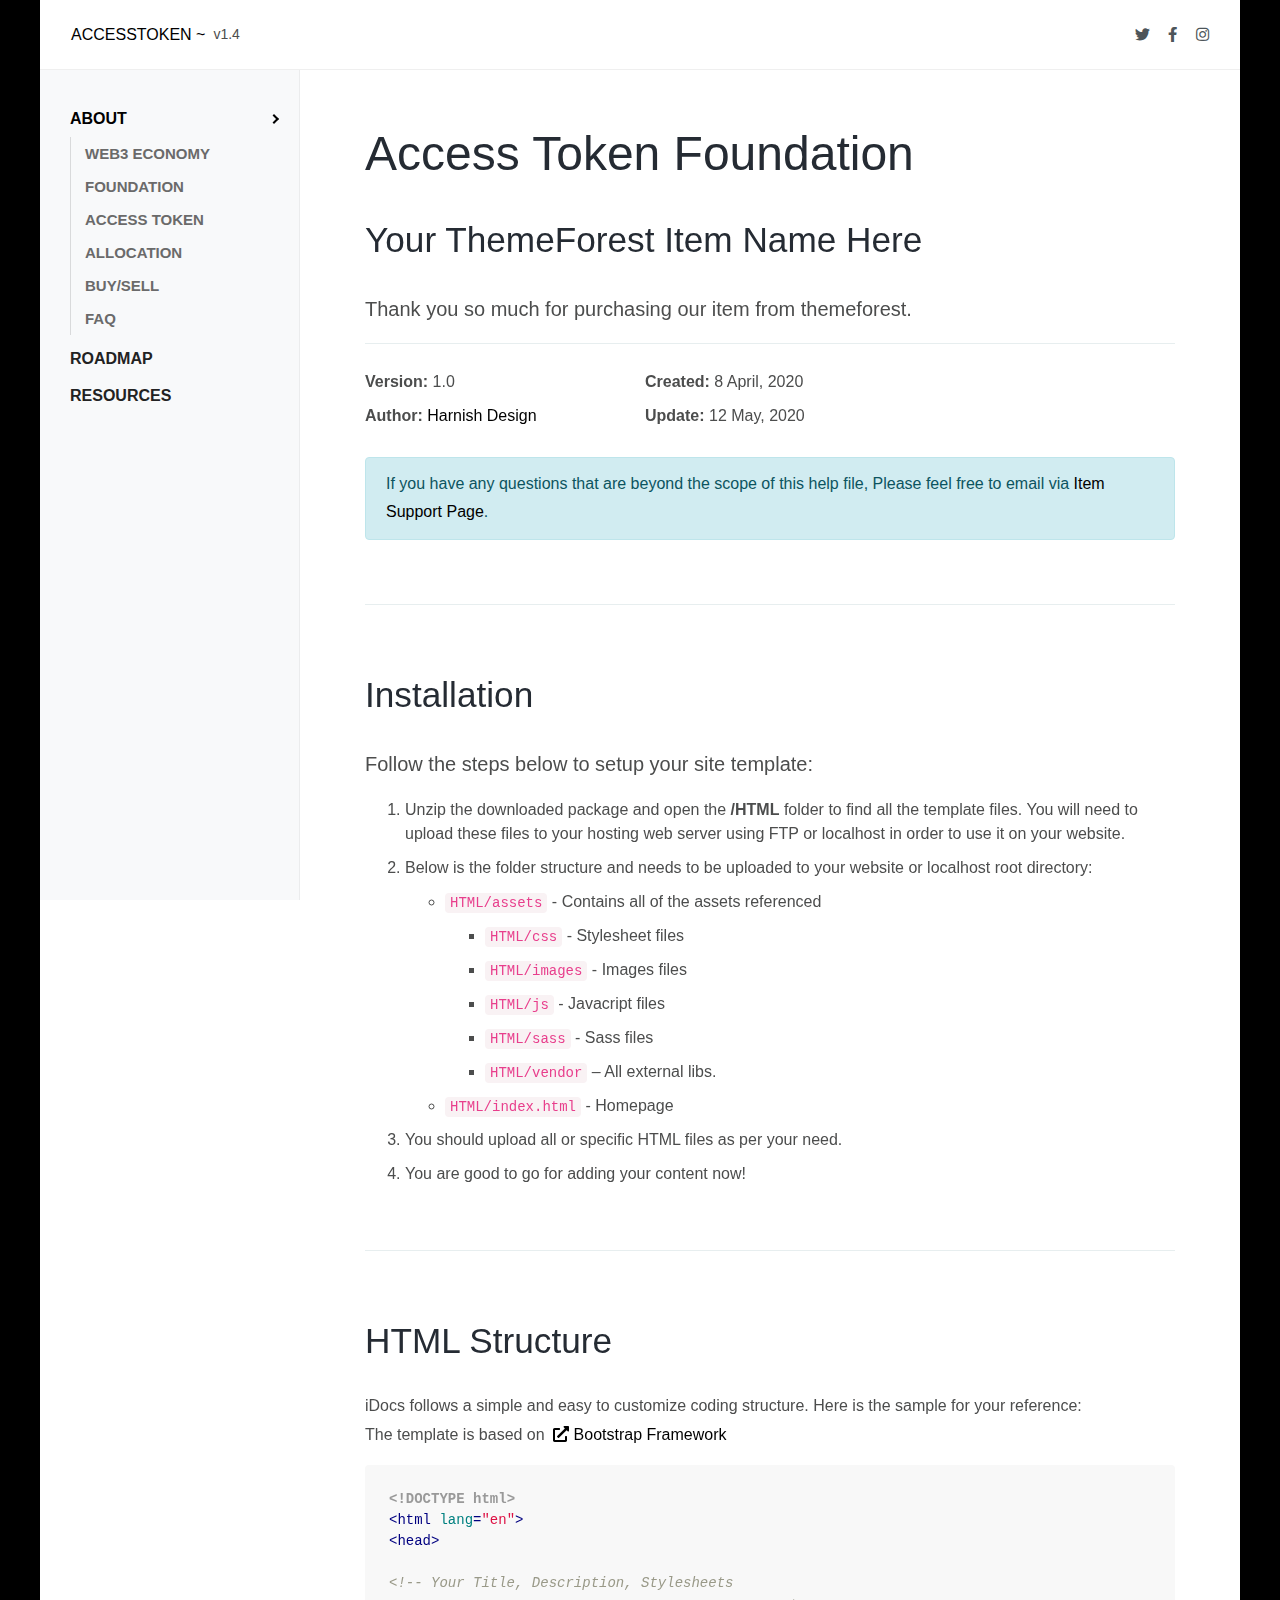
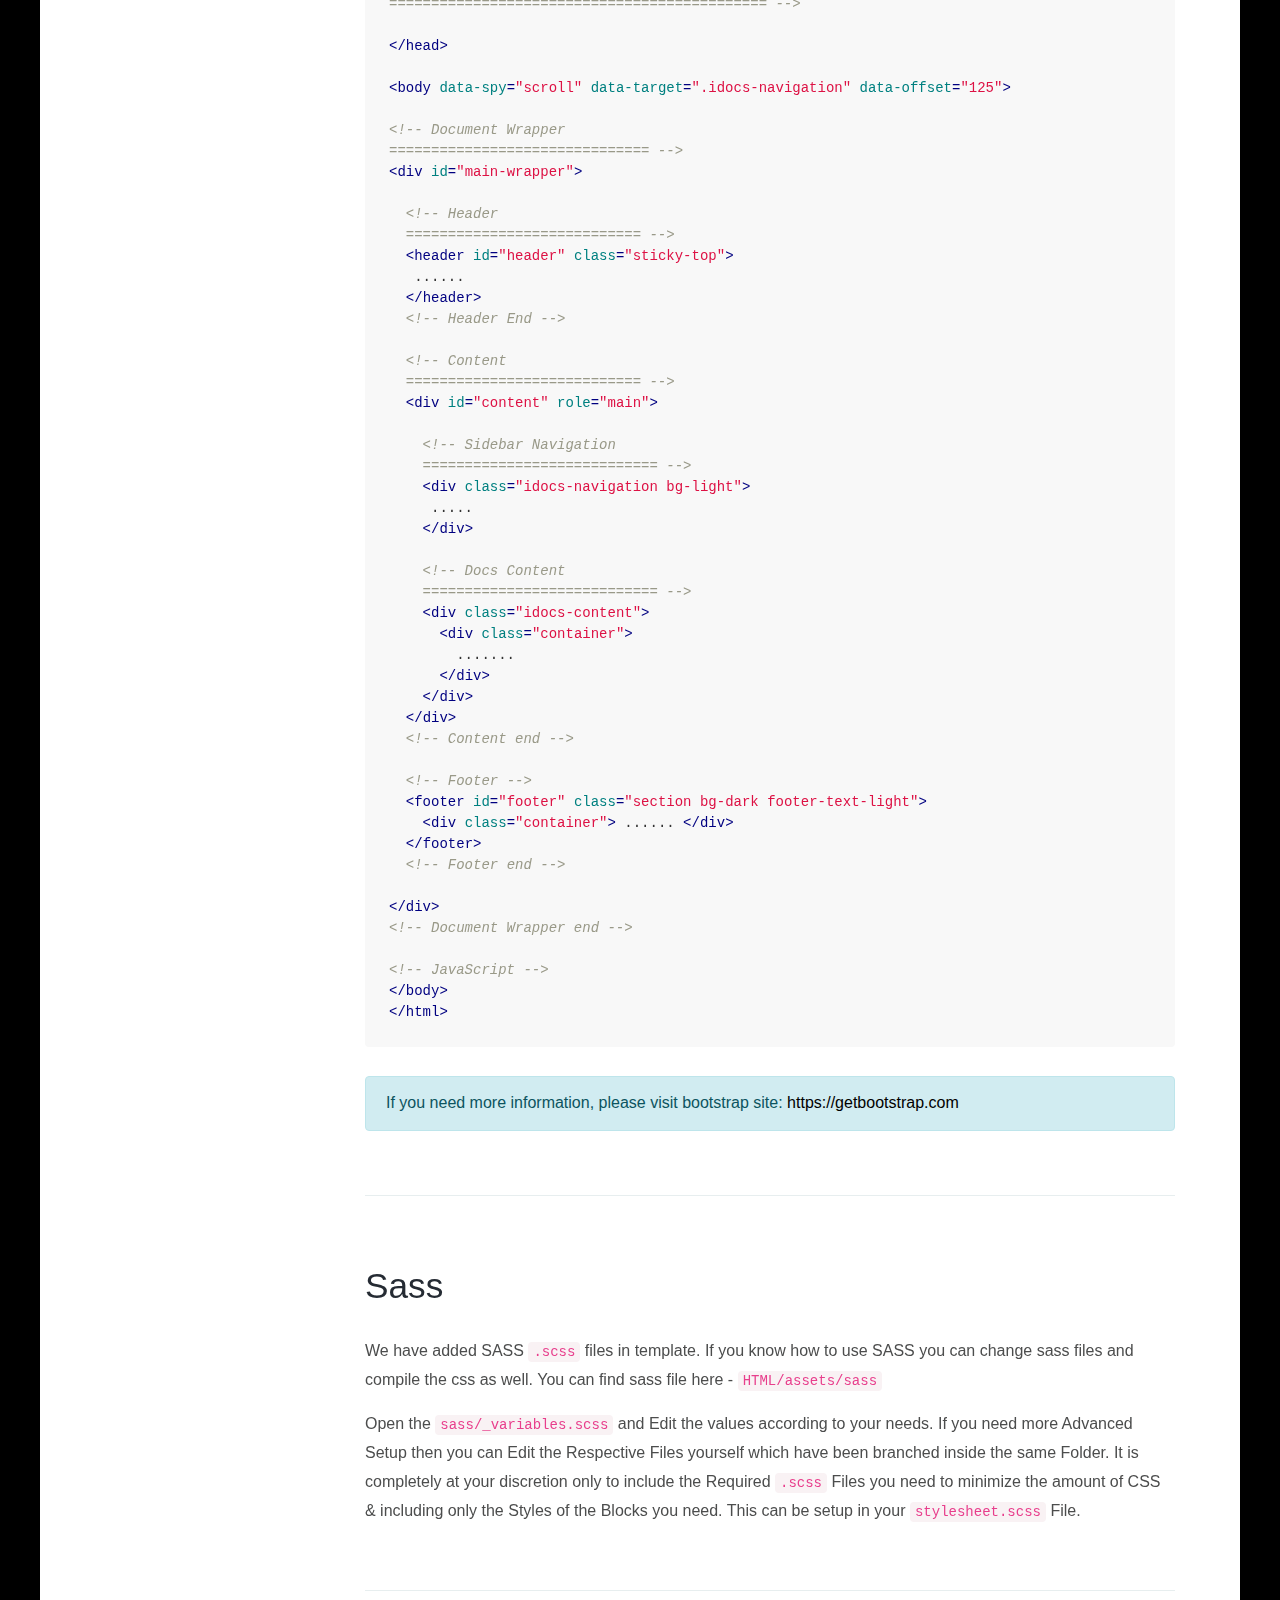
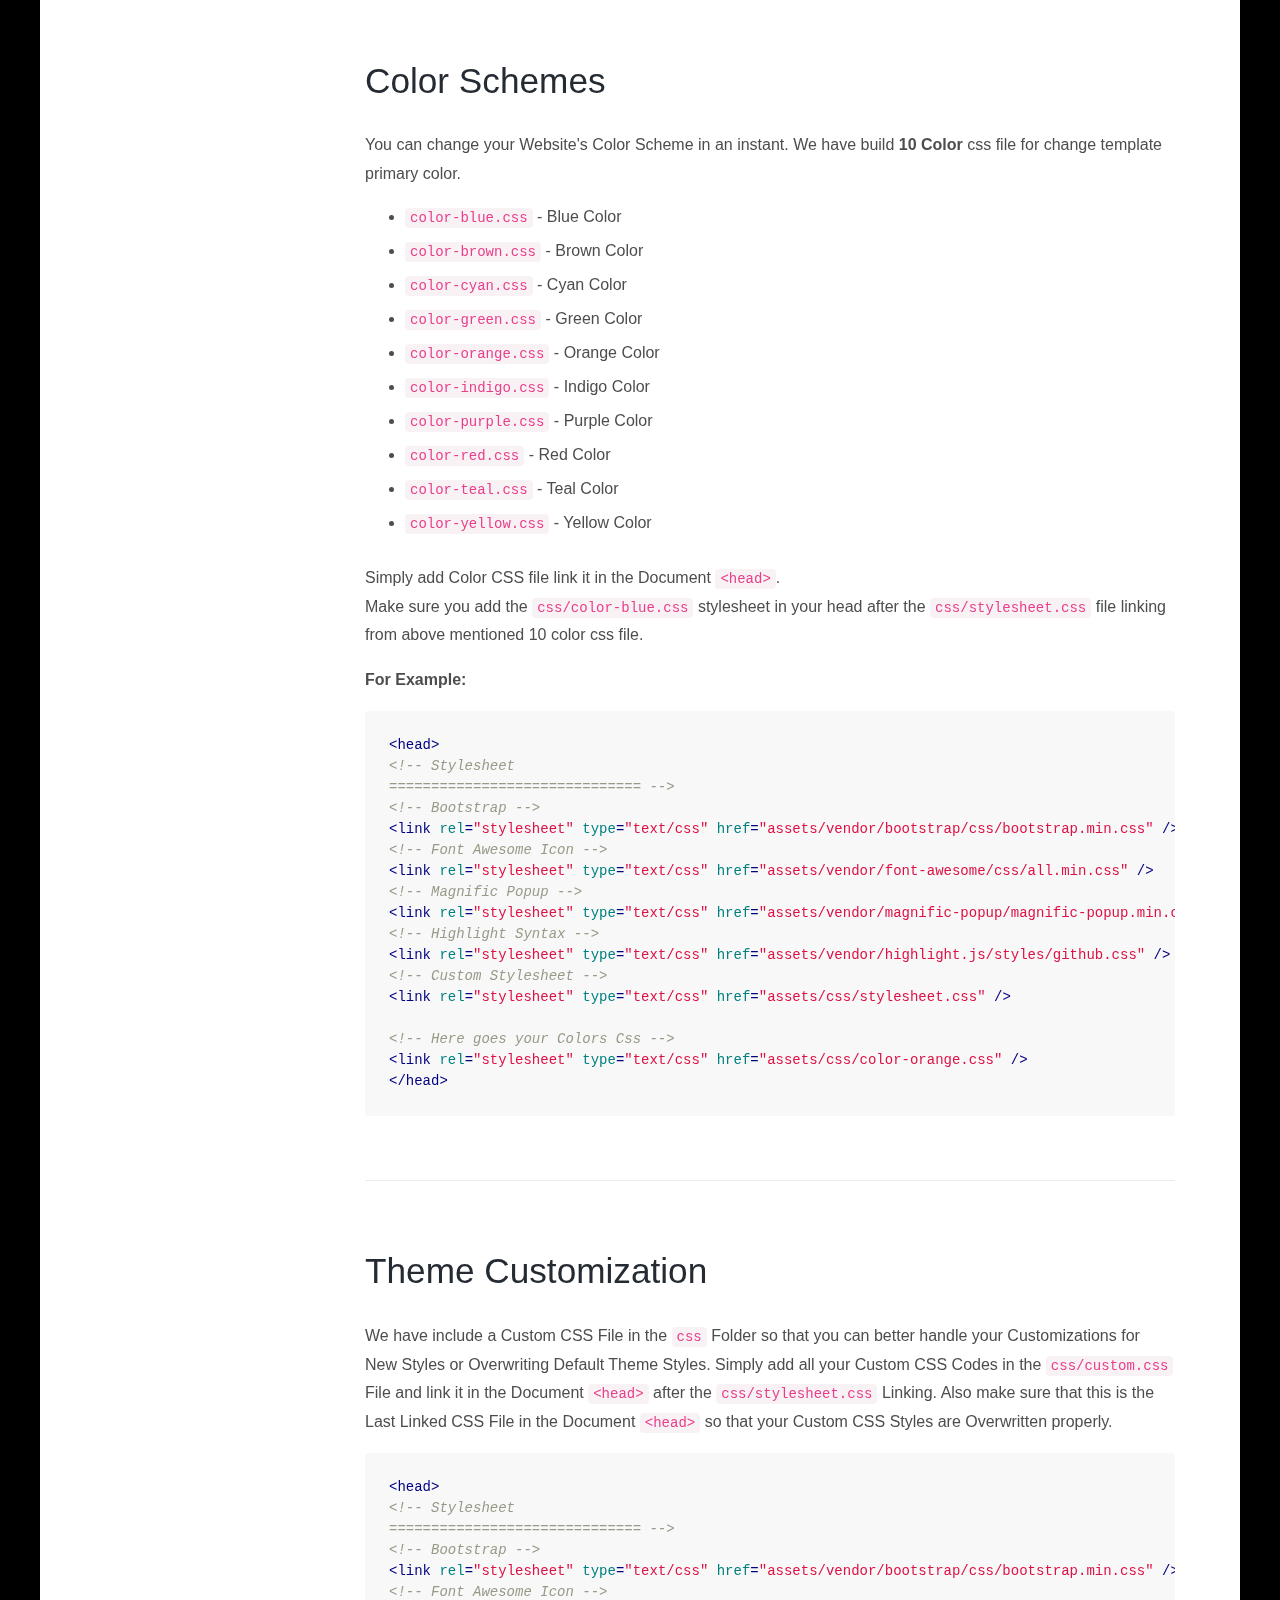
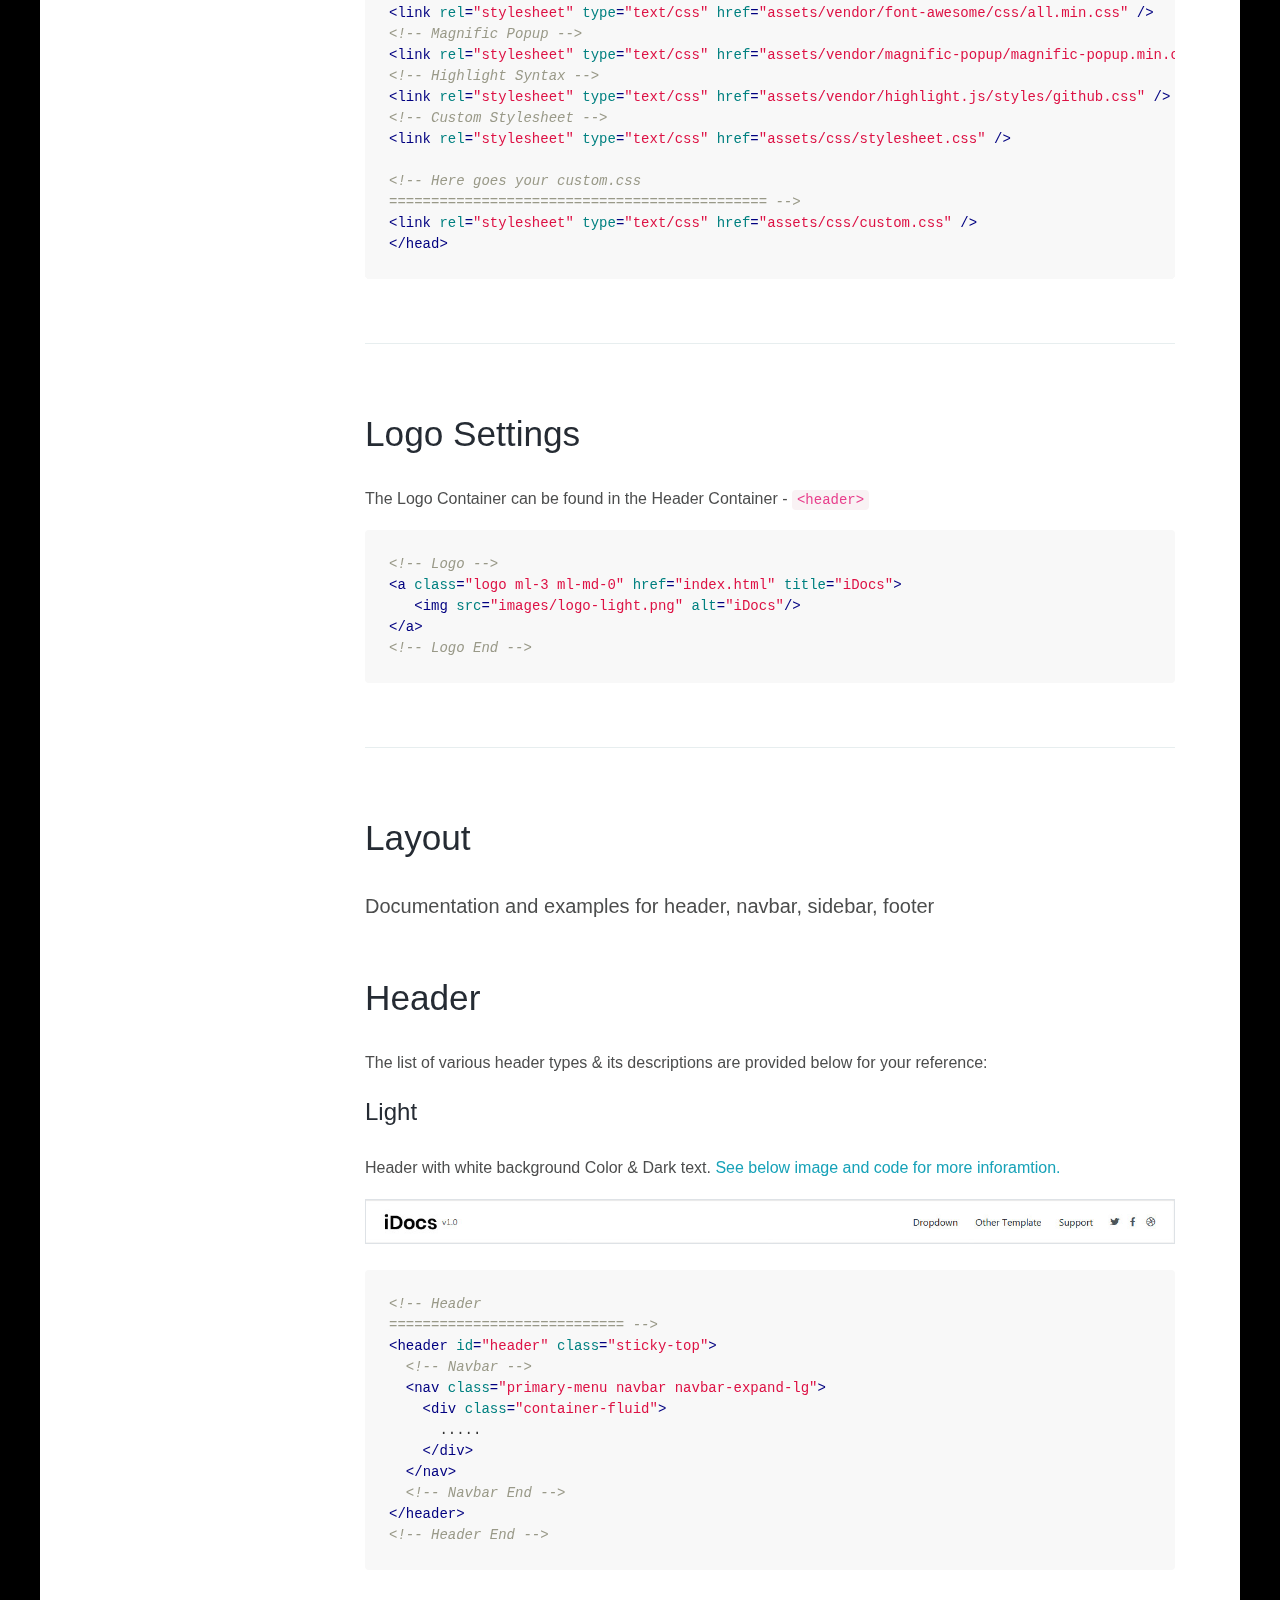
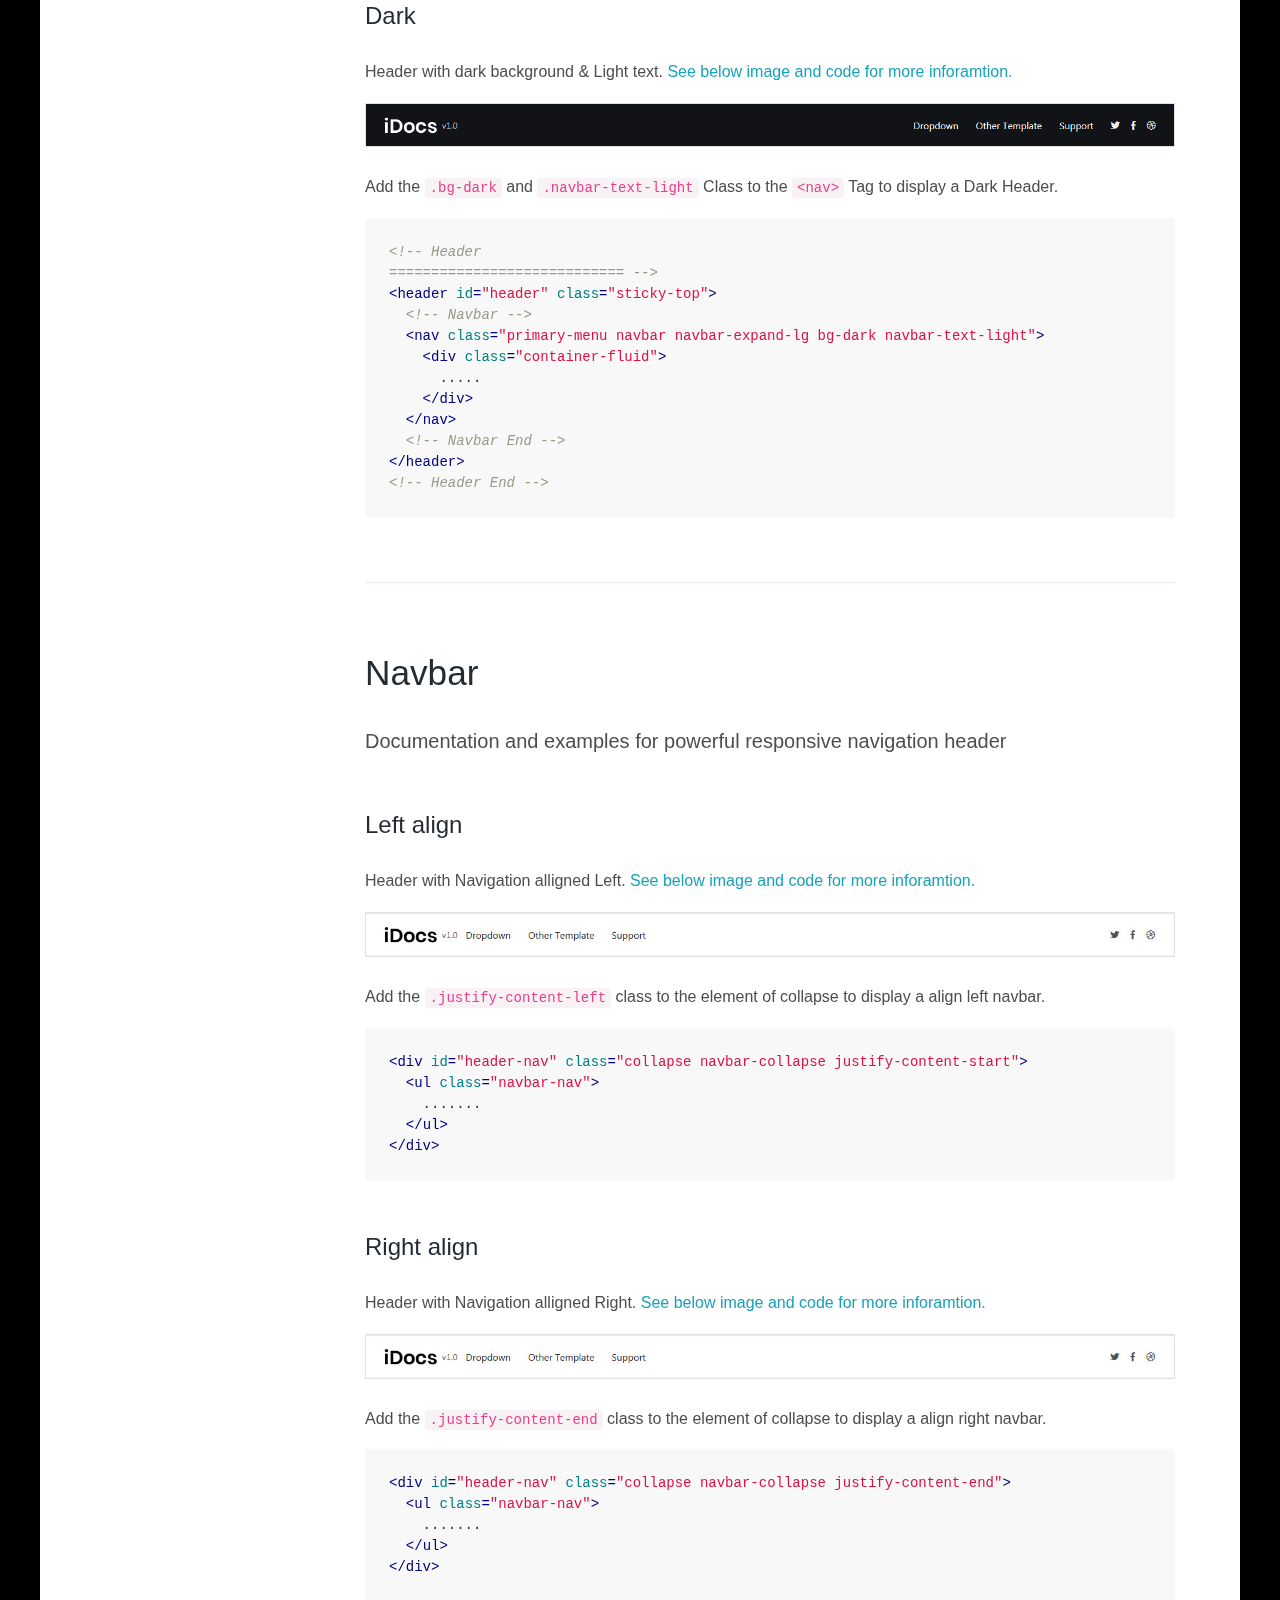
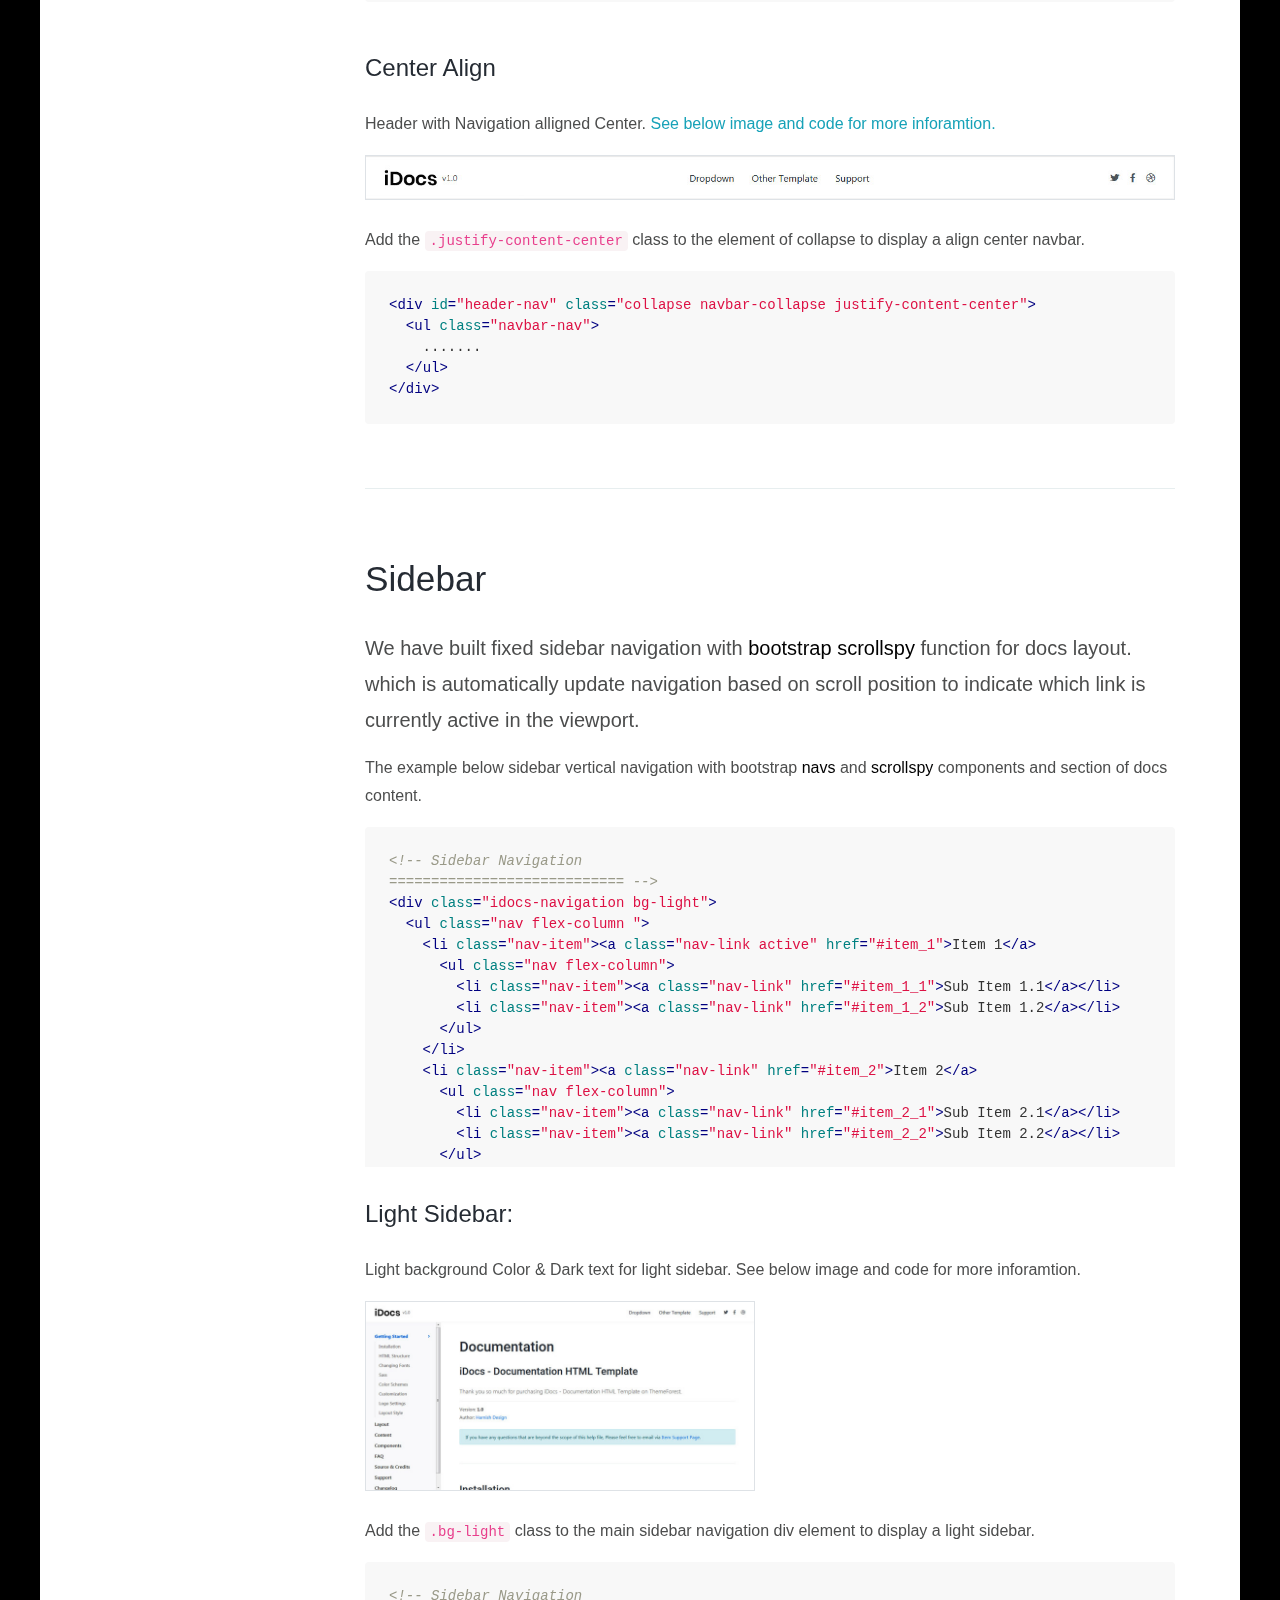
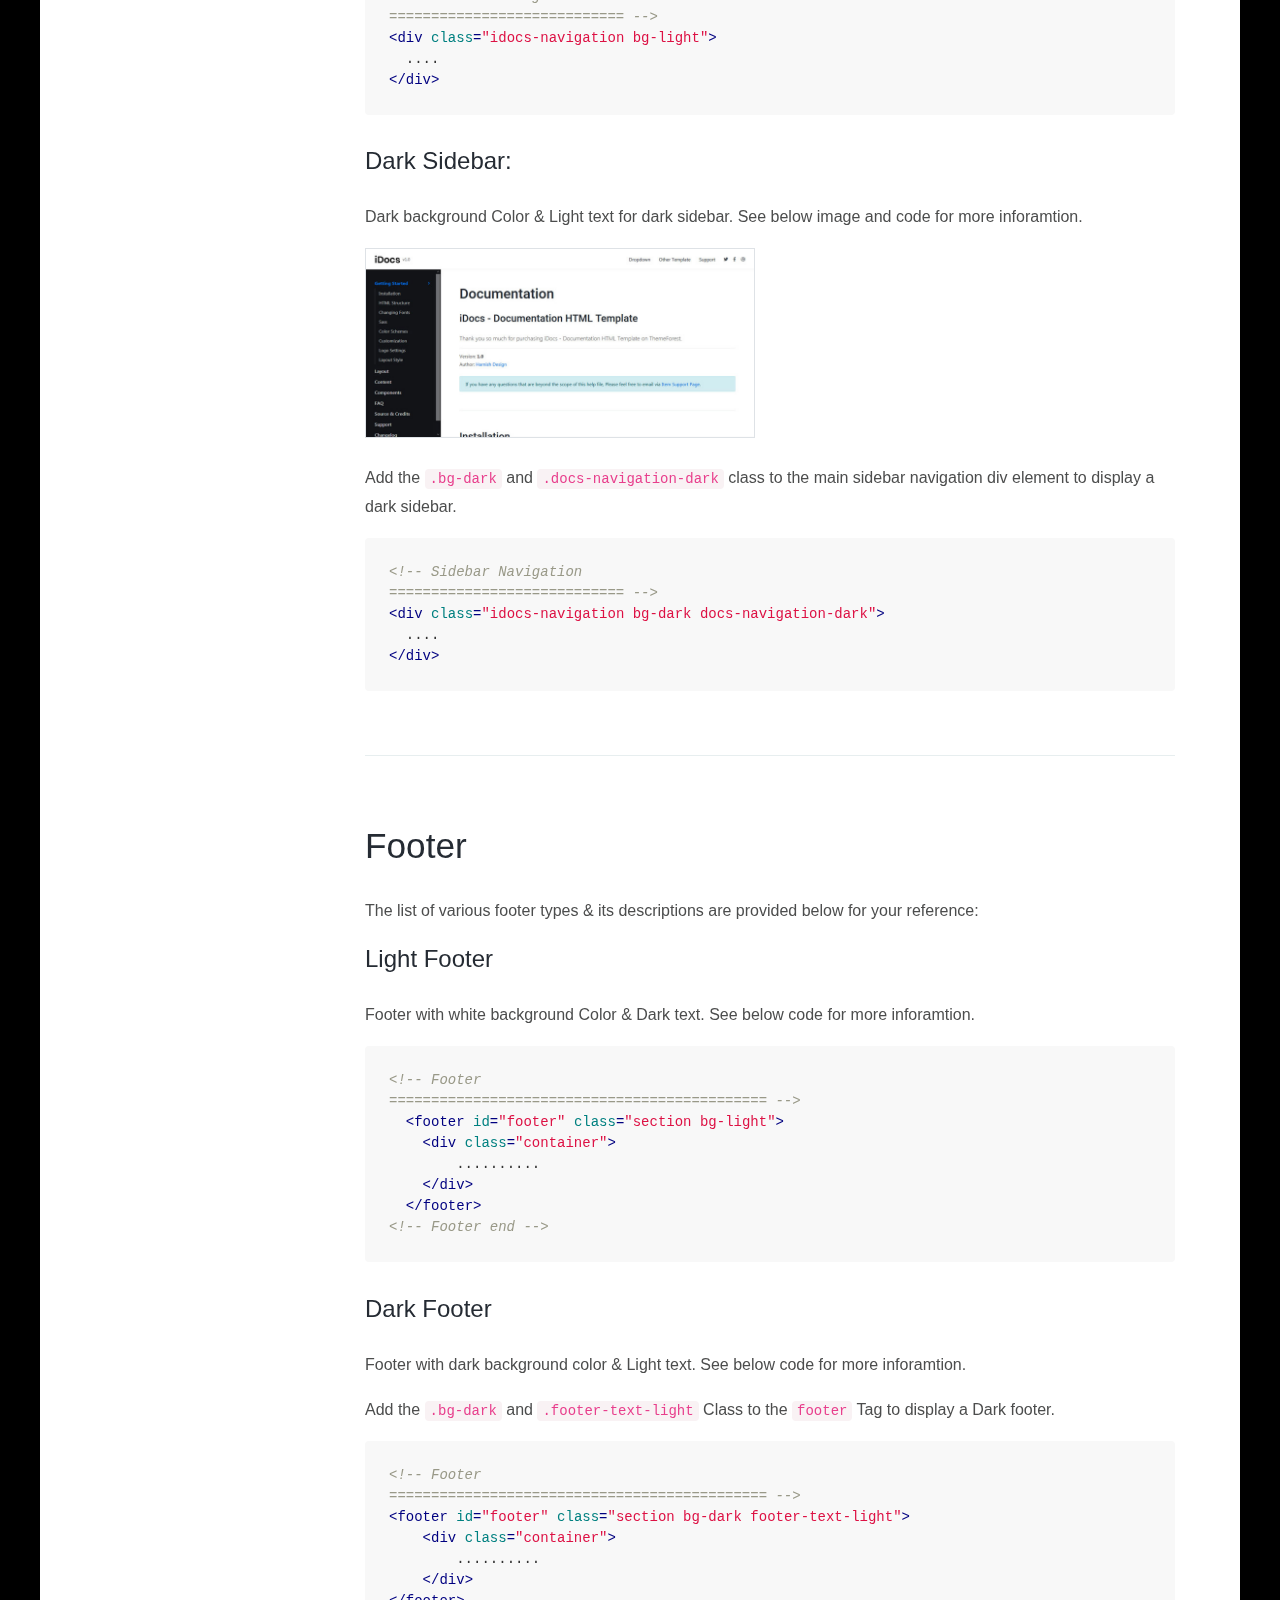
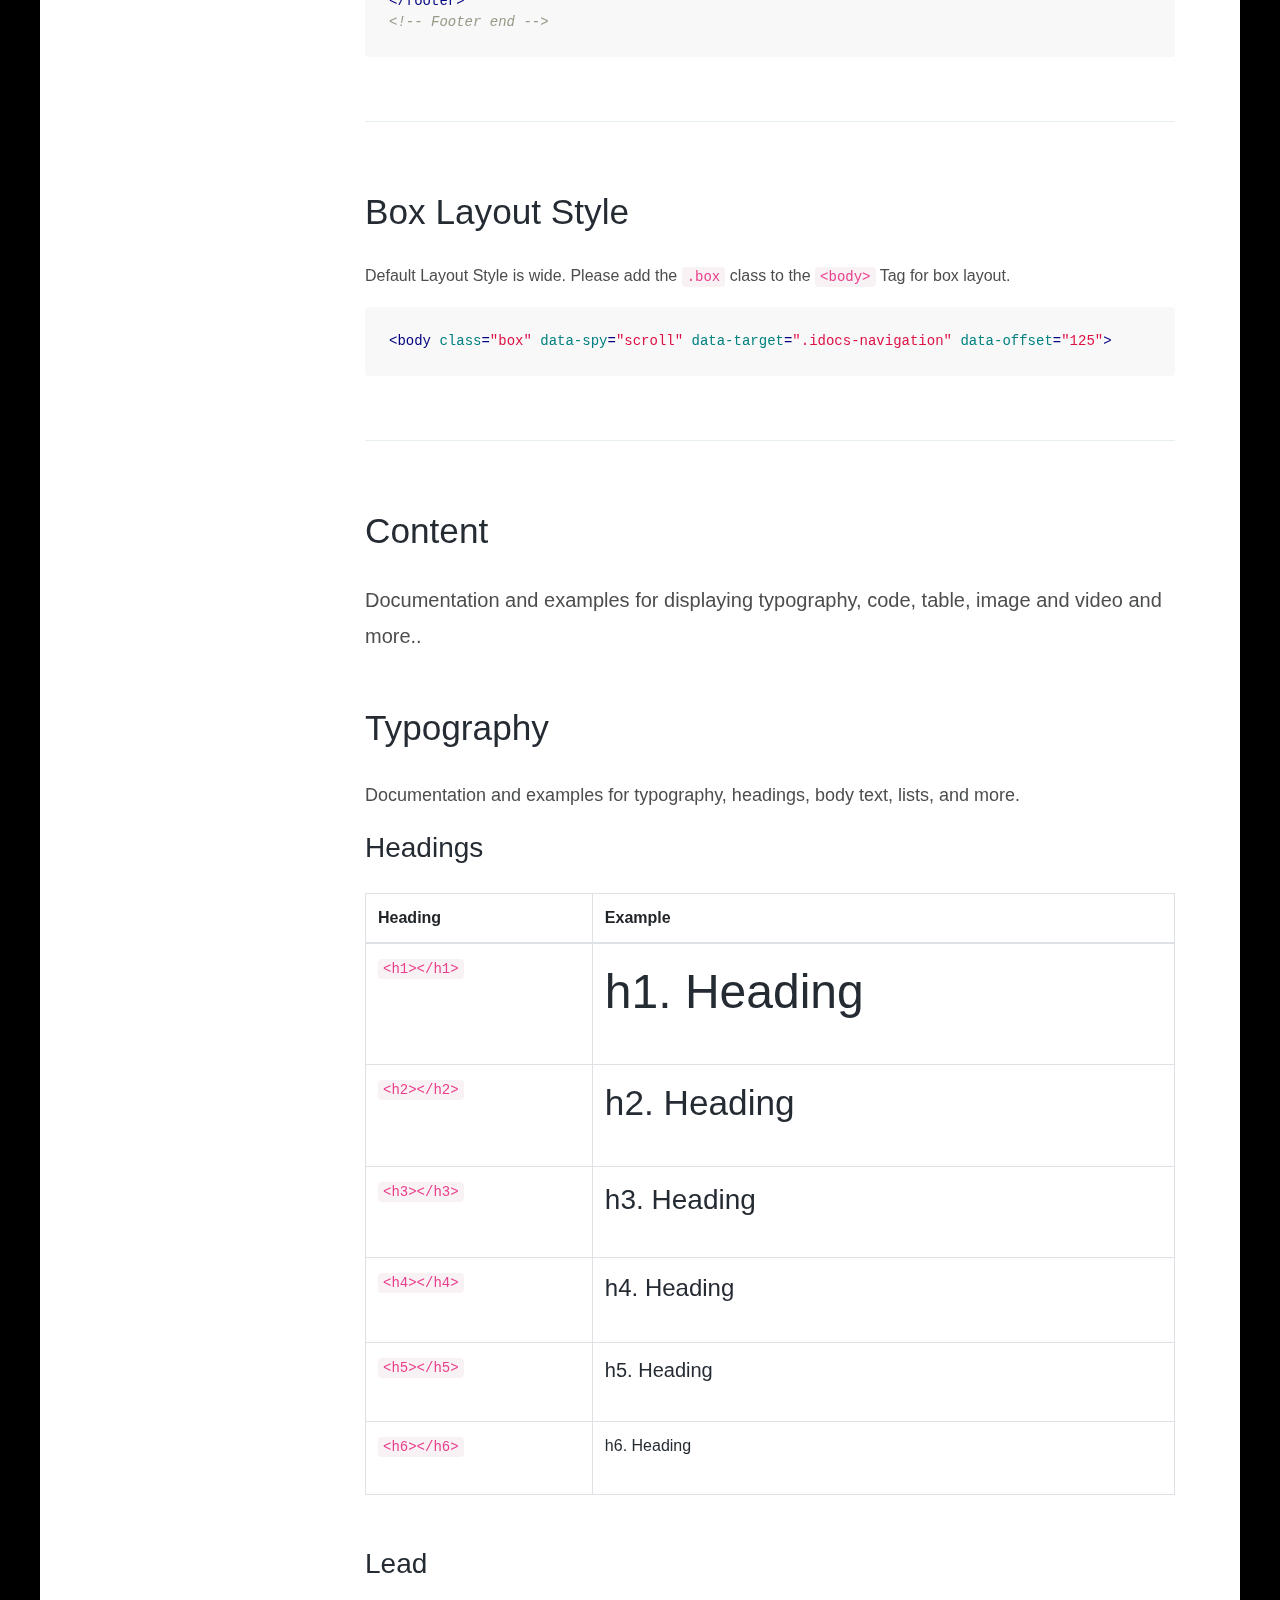
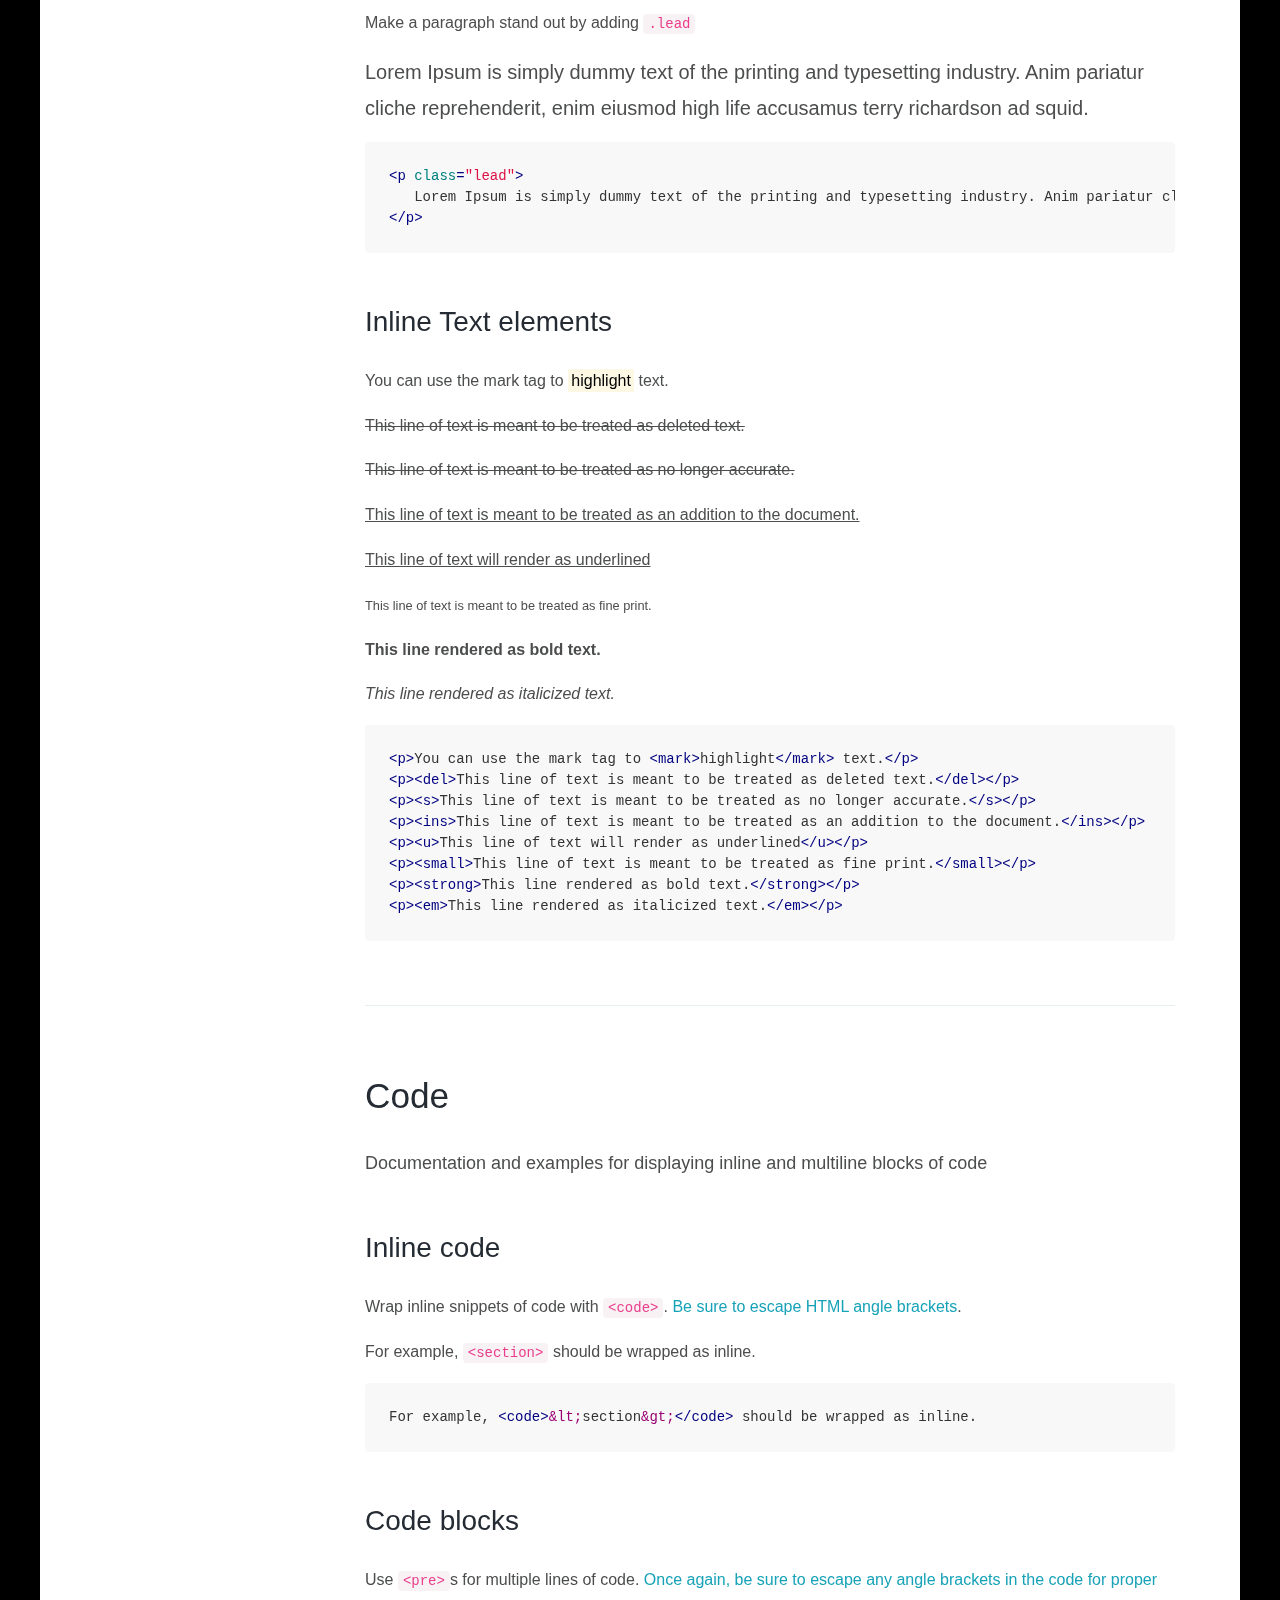
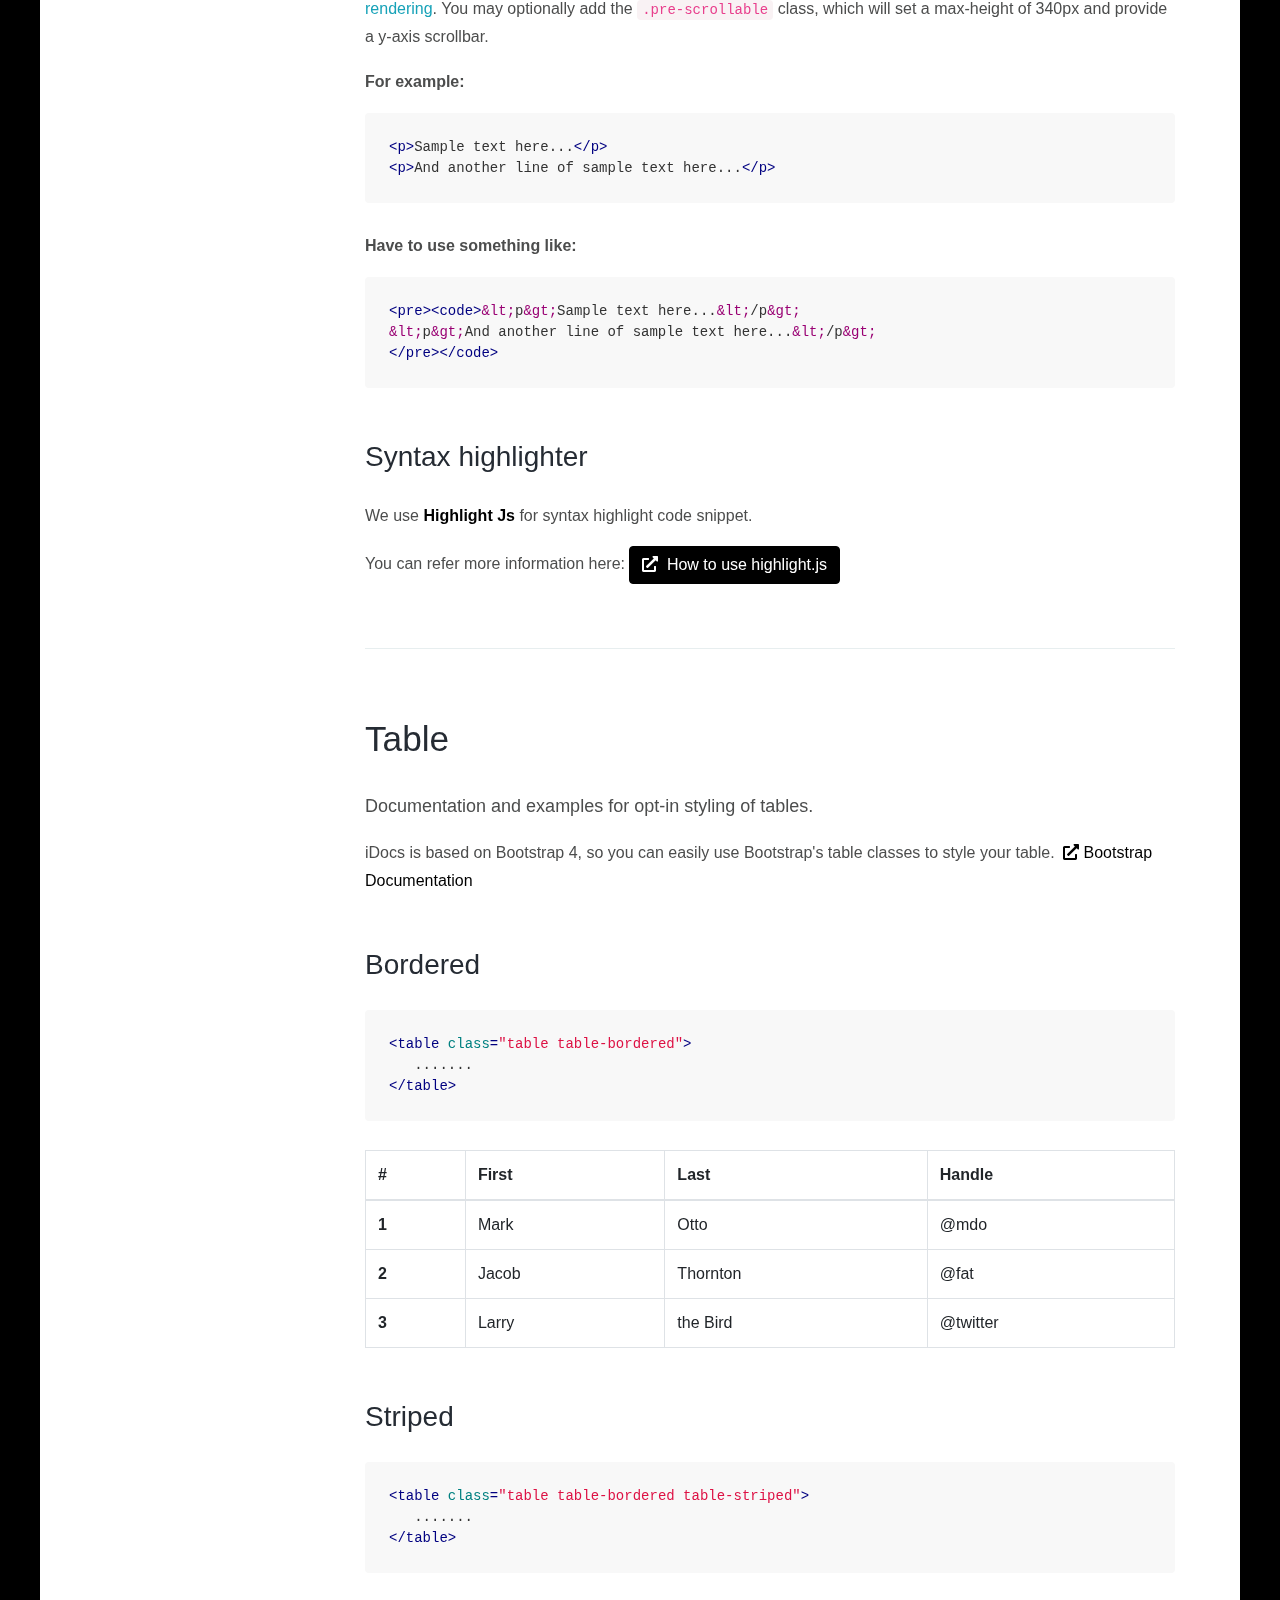
==== main/index.html @ e16f58d1 "initial push" ====
<!DOCTYPE html>
<html lang="en">

<head>
    <meta charset="UTF-8" />
    <meta http-equiv="X-UA-Compatible" content="IE=edge">
    <meta name="viewport" content="width=device-width, initial-scale=1, minimum-scale=1.0, shrink-to-fit=no">
    <title>AccessToken ~</title>
    <meta name="description" content="AccessToken Foundation">

    <!-- Stylesheet
============================== -->
    <!-- Bootstrap -->
    <link rel="stylesheet" type="text/css" href="assets/vendor/bootstrap/css/bootstrap.min.css" />
    <!-- Font Awesome Icon -->
    <link rel="stylesheet" type="text/css" href="assets/vendor/font-awesome/css/all.min.css" />
    <!-- Magnific Popup -->
    <link rel="stylesheet" type="text/css" href="assets/vendor/magnific-popup/magnific-popup.min.css" />
    <!-- Highlight Syntax -->
    <link rel="stylesheet" type="text/css" href="assets/vendor/highlight.js/styles/github.css" />
    <!-- Custom Stylesheet -->
    <link rel="stylesheet" type="text/css" href="assets/css/stylesheet.css" />
</head>

<body class="box" data-spy="scroll" data-target=".idocs-navigation" data-offset="125">

    <!-- Preloader -->
    <div class="preloader">
        <div class="lds-ellipsis">
            <div></div>
            <div></div>
            <div></div>
            <div></div>
        </div>
    </div>
    <!-- Preloader End -->

    <!-- Document Wrapper   
=============================== -->
    <div id="main-wrapper">

        <!-- Header
  ============================ -->
        <header id="header" class="sticky-top">
            <!-- Navbar -->
            <nav class="primary-menu navbar navbar-expand-lg navbar-dropdown-dark">
                <div class="container-fluid">
                    <!-- Sidebar Toggler -->
                    <button id="sidebarCollapse" class="navbar-toggler d-block d-md-none" type="button"><span></span><span class="w-75"></span><span class="w-50"></span></button>

                    <!-- Logo -->
                    <a class="logo ml-md-3" href="index.html" title="ACCESSTOKEN">ACCESSTOKEN ~</a>
                    <span class="text-2 ml-2">v1.4</span>
                    <!-- Logo End -->

                    <!-- Navbar Toggler -->
                    <button class="navbar-toggler ml-auto" type="button" data-toggle="collapse" data-target="#header-nav"><span></span><span></span><span></span></button>

                    <div id="header-nav" class="collapse navbar-collapse justify-content-end">
                    </div>
                    <ul class="social-icons social-icons-sm ml-lg-2 mr-2">
                        <li class="social-icons-twitter"><a data-toggle="tooltip" href="#" target="_blank" title="" data-original-title="Twitter"><i class="fab fa-twitter"></i></a></li>
                        <li class="social-icons-facebook"><a data-toggle="tooltip" href="#" target="_blank" title="" data-original-title="Facebook"><i class="fab fa-facebook-f"></i></a></li>
                        <li class="social-icons-Instagram"><a data-toggle="tooltip" href="#" target="_blank" title="" data-original-title="Instagram"><i class="fab fa-instagram"></i></a></li>

                    </ul>
                </div>
            </nav>
            <!-- Navbar End -->
        </header>
        <!-- Header End -->

        <!-- Content
  ============================ -->
        <div id="content" role="main">

            <!-- Sidebar Navigation
	============================ -->
            <div class="idocs-navigation bg-light">
                <ul class="nav flex-column ">
                    <li class="nav-item"><a class="nav-link active" href="#access_about">ABOUT</a>
                        <ul class="nav flex-column">
                            <li class="nav-item"><a class="nav-link" href="#access_web3economy">WEB3 ECONOMY</a></li>
                            <li class="nav-item"><a class="nav-link" href="#access_foundation">FOUNDATION</a></li>
                            <li class="nav-item"><a class="nav-link" href="#access_accesstoken">ACCESS TOKEN</a></li>
                            <li class="nav-item"><a class="nav-link" href="#access_allocation">ALLOCATION</a></li>
                            <li class="nav-item"><a class="nav-link" href="#access_buysell">BUY/SELL</a></li>
                            <li class="nav-item"><a class="nav-link" href="#access_faq">FAQ</a></li>
                        </ul>
                    </li>
                    <li class="nav-item"><a class="nav-link" href="#access_roadmap">ROADMAP</a>
                        <ul class="nav flex-column">
                        </ul>
                    </li>
                    <li class="nav-item"><a class="nav-link" href="#access_resources">RESOURCES</a>
                        <ul class="nav flex-column">
                            <li class="nav-item"><a class="nav-link" href="#access_whitepaper">WHITEPAPER</a></li>
                            <li class="nav-item"><a class="nav-link" href="#access_tokenmetrics">TOKEN METRICS</a></li>
                            <li class="nav-item"><a class="nav-link" href="#access_terms">TERMS</a></li>
                            <li class="nav-item"><a class="nav-link" href="#access_privacy">PRIVACY</a></li>
                        </ul>
                    </li>
                </ul>
            </div>

            <!-- Docs Content
	============================ -->
            <div class="idocs-content">
                <div class="container">

                    <!-- Getting Started
		============================ -->
                    <section id="idocs_start">
                        <h1>Access Token Foundation</h1>
                        <h2>Your ThemeForest Item Name Here</h2>
                        <p class="lead">Thank you so much for purchasing our item from themeforest.</p>
                        <hr>
                        <div class="row">
                            <div class="col-sm-6 col-lg-4">
                                <ul class="list-unstyled">
                                    <li><strong>Version:</strong> 1.0</li>
                                    <li><strong>Author:</strong> <a href="http://www.harnishdesign.net" target="_blank">Harnish Design</a></li>
                                </ul>
                            </div>
                            <div class="col-sm-6 col-lg-4">
                                <ul class="list-unstyled">
                                    <li><strong class="font-weight-700">Created:</strong> 8 April, 2020</li>
                                    <li><strong>Update:</strong> 12 May, 2020</li>
                                </ul>
                            </div>
                        </div>
                        <p class="alert alert-info">If you have any questions that are beyond the scope of this help file, Please feel free to email via <a target="_blank" href="https://themeforest.net/user/harnishdesign/#contact?ref=HarnishDesign">Item Support Page</a>.</p>
                    </section>

                    <hr class="divider">

                    <!-- Installation
		============================ -->
                    <section id="idocs_installation">
                        <h2>Installation</h2>
                        <p class="lead">Follow the steps below to setup your site template:</p>
                        <ol>
                            <li>Unzip the downloaded package and open the <strong>/HTML</strong> folder to find all the template files. You will need to upload these files to your hosting web server using FTP or localhost in order to use it on your website.</li>
                            <li>Below is the folder structure and needs to be uploaded to your website or localhost root directory:
                                <ul>
                                    <li><code>HTML/assets</code> - Contains all of the assets referenced
                                        <ul>
                                            <li><code>HTML/css</code> - Stylesheet files</li>
                                            <li><code>HTML/images</code> - Images files</li>
                                            <li><code>HTML/js</code> - Javacript files</li>
                                            <li><code>HTML/sass</code> - Sass files</li>
                                            <li><code>HTML/vendor</code> – All external libs.</li>
                                        </ul>
                                    </li>
                                    <li><code>HTML/index.html</code> - Homepage
                                </ul>
                                </li>
                                <li>You should upload all or specific HTML files as per your need.</li>
                                <li>You are good to go for adding your content now!</li>
                        </ol>
                    </section>

                    <hr class="divider">

                    <!-- HTML Structure
		============================ -->
                    <section id="idocs_html_structure">
                        <h2>HTML Structure</h2>
                        <p>iDocs follows a simple and easy to customize coding structure. Here is the sample for your reference:<br> The template is based on <a class="ml-1" target="_blank" href="https://getbootstrap.com/"><i class="fas fa-external-link-alt"></i> Bootstrap Framework</a></p>
                        <pre><code class="html">&lt;!DOCTYPE html&gt;
&lt;html lang=&quot;en&quot;&gt;
&lt;head&gt;

&lt;!-- Your Title, Description, Stylesheets
============================================= --&gt;

&lt;/head&gt;

&lt;body data-spy=&quot;scroll&quot; data-target=&quot;.idocs-navigation&quot; data-offset=&quot;125&quot;&gt;

&lt;!-- Document Wrapper   
=============================== --&gt;
&lt;div id=&quot;main-wrapper&quot;&gt; 
  
  &lt;!-- Header
  ============================ --&gt;
  &lt;header id=&quot;header&quot; class=&quot;sticky-top&quot;&gt;
   ......
  &lt;/header&gt;
  &lt;!-- Header End --&gt; 
  
  &lt;!-- Content
  ============================ --&gt;
  &lt;div id=&quot;content&quot; role=&quot;main&quot;&gt; 
    
    &lt;!-- Sidebar Navigation
    ============================ --&gt;
    &lt;div class=&quot;idocs-navigation bg-light&quot;&gt;
     .....
    &lt;/div&gt;
    
    &lt;!-- Docs Content
    ============================ --&gt;
    &lt;div class=&quot;idocs-content&quot;&gt;
      &lt;div class=&quot;container&quot;&gt;
        .......
      &lt;/div&gt;
    &lt;/div&gt;
  &lt;/div&gt;
  &lt;!-- Content end --&gt; 
  
  &lt;!-- Footer --&gt;
  &lt;footer id=&quot;footer&quot; class=&quot;section bg-dark footer-text-light&quot;&gt;
    &lt;div class=&quot;container&quot;&gt; ...... &lt;/div&gt;
  &lt;/footer&gt;
  &lt;!-- Footer end --&gt; 
  
&lt;/div&gt;
&lt;!-- Document Wrapper end --&gt; 

&lt;!-- JavaScript --&gt;
&lt;/body&gt;
&lt;/html&gt;</code></pre>
                        <p class="alert alert-info">If you need more information, please visit bootstrap site: <a target="_blank" href="https://getbootstrap.com/docs/4.4/layout/grid/">https://getbootstrap.com</a></p>
                    </section>

                    <hr class="divider">

                    <!-- Sass
		============================ -->
                    <section id="idocs_sass">
                        <h2>Sass</h2>
                        <p>We have added SASS <code>.scss</code> files in template. If you know how to use SASS you can change sass files and compile the css as well. You can find sass file here - <code>HTML/assets/sass</code></p>
                        <p>Open the <code>sass/_variables.scss</code> and Edit the values according to your needs. If you need more Advanced Setup then you can Edit the Respective Files yourself which have been branched inside the same Folder. It is completely
                            at your discretion only to include the Required <code>.scss</code> Files you need to minimize the amount of CSS & including only the Styles of the Blocks you need. This can be setup in your <code>stylesheet.scss</code> File.</p>
                    </section>

                    <hr class="divider">

                    <!-- Color Schemes
		============================ -->
                    <section id="idocs_color_schemes">
                        <h2>Color Schemes</h2>
                        <p>You can change your Website's Color Scheme in an instant. We have build <strong>10 Color</strong> css file for change template primary color.</p>
                        <ul>
                            <li><code>color-blue.css</code> - Blue Color</li>
                            <li><code>color-brown.css</code> - Brown Color</li>
                            <li><code>color-cyan.css</code> - Cyan Color</li>
                            <li><code>color-green.css</code> - Green Color</li>
                            <li><code>color-orange.css</code> - Orange Color</li>
                            <li><code>color-indigo.css</code> - Indigo Color</li>
                            <li><code>color-purple.css</code> - Purple Color</li>
                            <li><code>color-red.css</code> - Red Color</li>
                            <li><code>color-teal.css</code> - Teal Color</li>
                            <li><code>color-yellow.css</code> - Yellow Color</li>
                        </ul>
                        <p>Simply add Color CSS file link it in the Document <code>&lt;head&gt;</code>.<br> Make sure you add the <code>css/color-blue.css</code> stylesheet in your head after the <code>css/stylesheet.css</code> file linking from above mentioned
                            10 color css file.</p>
                        <p><strong>For Example:</strong></p>
                        <pre><code class="html">&lt;head&gt;
&lt;!-- Stylesheet
============================== --&gt;
&lt;!-- Bootstrap --&gt;
&lt;link rel=&quot;stylesheet&quot; type=&quot;text/css&quot; href=&quot;assets/vendor/bootstrap/css/bootstrap.min.css&quot; /&gt;
&lt;!-- Font Awesome Icon --&gt;
&lt;link rel=&quot;stylesheet&quot; type=&quot;text/css&quot; href=&quot;assets/vendor/font-awesome/css/all.min.css&quot; /&gt;
&lt;!-- Magnific Popup --&gt;
&lt;link rel=&quot;stylesheet&quot; type=&quot;text/css&quot; href=&quot;assets/vendor/magnific-popup/magnific-popup.min.css&quot; /&gt;
&lt;!-- Highlight Syntax --&gt;
&lt;link rel=&quot;stylesheet&quot; type=&quot;text/css&quot; href=&quot;assets/vendor/highlight.js/styles/github.css&quot; /&gt;
&lt;!-- Custom Stylesheet --&gt;
&lt;link rel=&quot;stylesheet&quot; type=&quot;text/css&quot; href=&quot;assets/css/stylesheet.css&quot; /&gt;

&lt;!-- Here goes your Colors Css --&gt;
&lt;link rel=&quot;stylesheet&quot; type=&quot;text/css&quot; href=&quot;assets/css/color-orange.css&quot; /&gt;
&lt;/head&gt;</code></pre>
                    </section>

                    <hr class="divider">

                    <!-- Customization
		============================ -->
                    <section id="idocs_theme_customization">
                        <h2>Theme Customization</h2>
                        <p>We have include a Custom CSS File in the <code>css</code> Folder so that you can better handle your Customizations for New Styles or Overwriting Default Theme Styles. Simply add all your Custom CSS Codes in the <code>css/custom.css</code>                            File and link it in the Document <code>&lt;head&gt;</code> after the <code>css/stylesheet.css</code> Linking. Also make sure that this is the Last Linked CSS File in the Document <code>&lt;head&gt;</code> so that your Custom
                            CSS Styles are Overwritten properly.</p>
                        <pre><code class="html">&lt;head&gt;
&lt;!-- Stylesheet
============================== --&gt;
&lt;!-- Bootstrap --&gt;
&lt;link rel=&quot;stylesheet&quot; type=&quot;text/css&quot; href=&quot;assets/vendor/bootstrap/css/bootstrap.min.css&quot; /&gt;
&lt;!-- Font Awesome Icon --&gt;
&lt;link rel=&quot;stylesheet&quot; type=&quot;text/css&quot; href=&quot;assets/vendor/font-awesome/css/all.min.css&quot; /&gt;
&lt;!-- Magnific Popup --&gt;
&lt;link rel=&quot;stylesheet&quot; type=&quot;text/css&quot; href=&quot;assets/vendor/magnific-popup/magnific-popup.min.css&quot; /&gt;
&lt;!-- Highlight Syntax --&gt;
&lt;link rel=&quot;stylesheet&quot; type=&quot;text/css&quot; href=&quot;assets/vendor/highlight.js/styles/github.css&quot; /&gt;
&lt;!-- Custom Stylesheet --&gt;
&lt;link rel=&quot;stylesheet&quot; type=&quot;text/css&quot; href=&quot;assets/css/stylesheet.css&quot; /&gt;

&lt;!-- Here goes your custom.css
============================================= --&gt;
&lt;link rel=&quot;stylesheet&quot; type=&quot;text/css&quot; href=&quot;assets/css/custom.css&quot; /&gt;
&lt;/head&gt;</code></pre>
                    </section>

                    <hr class="divider">

                    <!-- Logo Settings
		============================ -->
                    <section id="idocs_logo_settings">
                        <h2>Logo Settings</h2>
                        <p>The Logo Container can be found in the Header Container - <code>&lt;header&gt;</code></p>
                        <pre><code class="html">&lt;!-- Logo --&gt; 
&lt;a class=&quot;logo ml-3 ml-md-0&quot; href=&quot;index.html&quot; title=&quot;iDocs&quot;&gt;
   &lt;img src=&quot;images/logo-light.png&quot; alt=&quot;iDocs&quot;/&gt;
&lt;/a&gt;
&lt;!-- Logo End --&gt;
</code></pre>
                    </section>


                    <hr class="divider">

                    <!-- Layout
		============================ -->
                    <section id="idocs_layout">
                        <h2>Layout</h2>
                        <p class="lead mb-5">Documentation and examples for header, navbar, sidebar, footer</p>
                    </section>


                    <!-- Header
		============================ -->
                    <section id="idocs_header">
                        <h2>Header</h2>
                        <p>The list of various header types & its descriptions are provided below for your reference:</p>

                        <h4>Light</h4>
                        <p>Header with white background Color & Dark text. <span class="text-info">See below image and code for more inforamtion.</span></p>
                        <p>
                            <a class="popup-img" href="assets/images/header-light.jpg"><img class="img-fluid border" src="assets/images/header-light.jpg" alt=""></a>
                        </p>
                        <pre><code class="html">&lt;!-- Header
============================ --&gt;
&lt;header id=&quot;header&quot; class=&quot;sticky-top&quot;&gt; 
  &lt;!-- Navbar --&gt;
  &lt;nav class=&quot;primary-menu navbar navbar-expand-lg&quot;&gt;
    &lt;div class=&quot;container-fluid&quot;&gt; 
      .....
    &lt;/div&gt;
  &lt;/nav&gt;
  &lt;!-- Navbar End --&gt; 
&lt;/header&gt;
&lt;!-- Header End --&gt;
</code></pre>

                        <h4>Dark</h4>
                        <p>Header with dark background & Light text. <span class="text-info">See below image and code for more inforamtion.</span></p>
                        <p>
                            <a class="popup-img" href="assets/images/header-dark.jpg"><img class="img-fluid border" src="assets/images/header-dark.jpg" alt=""></a>
                        </p>
                        <p>Add the <code>.bg-dark</code> and <code>.navbar-text-light</code> Class to the <code>&lt;nav&gt;</code> Tag to display a Dark Header.</p>
                        <pre><code class="html">&lt;!-- Header
============================ --&gt;
&lt;header id=&quot;header&quot; class=&quot;sticky-top&quot;&gt; 
  &lt;!-- Navbar --&gt;
  &lt;nav class=&quot;primary-menu navbar navbar-expand-lg bg-dark navbar-text-light&quot;&gt;
    &lt;div class=&quot;container-fluid&quot;&gt; 
      .....
    &lt;/div&gt;
  &lt;/nav&gt;
  &lt;!-- Navbar End --&gt; 
&lt;/header&gt;
&lt;!-- Header End --&gt;
</code></pre>
                    </section>

                    <hr class="divider">

                    <!-- Navbar
		============================ -->
                    <section id="idocs_navbar">
                        <h2>Navbar</h2>
                        <p class="lead">Documentation and examples for powerful responsive navigation header</p>
                        <h4 class="mt-5">Left align</h4>
                        <p>Header with Navigation alligned Left. <span class="text-info">See below image and code for more inforamtion.</span></p>
                        <p>
                            <a class="popup-img" href="assets/images/navbar-left.jpg"><img class="img-fluid border" src="assets/images/navbar-left.jpg" alt=""></a>
                        </p>
                        <p>Add the <code>.justify-content-left</code> class to the element of collapse to display a align left navbar.</p>
                        <pre><code class="html">&lt;div id=&quot;header-nav&quot; class=&quot;collapse navbar-collapse justify-content-start&quot;&gt;
  &lt;ul class=&quot;navbar-nav&quot;&gt;
    .......
  &lt;/ul&gt;
&lt;/div&gt;
</code></pre>

                        <h4 class="mt-5">Right align</h4>
                        <p>Header with Navigation alligned Right. <span class="text-info">See below image and code for more inforamtion.</span></p>
                        <p>
                            <a class="popup-img" href="assets/images/navbar-right.jpg"><img class="img-fluid border" src="assets/images/navbar-left.jpg" alt=""></a>
                        </p>
                        <p>Add the <code>.justify-content-end</code> class to the element of collapse to display a align right navbar.</p>
                        <pre><code class="html">&lt;div id=&quot;header-nav&quot; class=&quot;collapse navbar-collapse justify-content-end&quot;&gt;
  &lt;ul class=&quot;navbar-nav&quot;&gt;
    .......
  &lt;/ul&gt;
&lt;/div&gt;
</code></pre>

                        <h4 class="mt-5">Center Align</h4>
                        <p>Header with Navigation alligned Center. <span class="text-info">See below image and code for more inforamtion.</span></p>
                        <p><img class="img-fluid border" src="assets/images/navbar-center.jpg" alt=""></p>
                        <p>Add the <code>.justify-content-center</code> class to the element of collapse to display a align center navbar.</p>
                        <pre><code class="html">&lt;div id=&quot;header-nav&quot; class=&quot;collapse navbar-collapse justify-content-center&quot;&gt;
  &lt;ul class=&quot;navbar-nav&quot;&gt;
    .......
  &lt;/ul&gt;
&lt;/div&gt;
</code></pre>
                    </section>

                    <hr class="divider">

                    <!-- Sidebar
		============================ -->
                    <section id="idocs_sidebar">
                        <h2>Sidebar</h2>
                        <p class="lead">We have built fixed sidebar navigation with <a target="_blank" href="https://getbootstrap.com/docs/4.4/components/scrollspy/">bootstrap scrollspy</a> function for docs layout. which is automatically update navigation based on scroll
                            position to indicate which link is currently active in the viewport.</p>
                        <p>The example below sidebar vertical navigation with bootstrap <a target="_blank" href="https://getbootstrap.com/docs/4.4/components/navs/">navs</a> and <a target="_blank" href="https://getbootstrap.com/docs/4.4/components/scrollspy/">scrollspy</a>                            components and section of docs content.</p>
                        <pre class="pre-scrollable"><code class="html">&lt;!-- Sidebar Navigation
============================ --&gt;
&lt;div class=&quot;idocs-navigation bg-light&quot;&gt;
  &lt;ul class=&quot;nav flex-column &quot;&gt;
    &lt;li class=&quot;nav-item&quot;&gt;&lt;a class=&quot;nav-link active&quot; href=&quot;#item_1&quot;&gt;Item 1&lt;/a&gt;
      &lt;ul class=&quot;nav flex-column&quot;&gt;
        &lt;li class=&quot;nav-item&quot;&gt;&lt;a class=&quot;nav-link&quot; href=&quot;#item_1_1&quot;&gt;Sub Item 1.1&lt;/a&gt;&lt;/li&gt;
        &lt;li class=&quot;nav-item&quot;&gt;&lt;a class=&quot;nav-link&quot; href=&quot;#item_1_2&quot;&gt;Sub Item 1.2&lt;/a&gt;&lt;/li&gt;
      &lt;/ul&gt;
    &lt;/li&gt;
    &lt;li class=&quot;nav-item&quot;&gt;&lt;a class=&quot;nav-link&quot; href=&quot;#item_2&quot;&gt;Item 2&lt;/a&gt;
      &lt;ul class=&quot;nav flex-column&quot;&gt;
        &lt;li class=&quot;nav-item&quot;&gt;&lt;a class=&quot;nav-link&quot; href=&quot;#item_2_1&quot;&gt;Sub Item 2.1&lt;/a&gt;&lt;/li&gt;
        &lt;li class=&quot;nav-item&quot;&gt;&lt;a class=&quot;nav-link&quot; href=&quot;#item_2_2&quot;&gt;Sub Item 2.2&lt;/a&gt;&lt;/li&gt;
      &lt;/ul&gt;
    &lt;/li&gt;
    &lt;li class=&quot;nav-item&quot;&gt;&lt;a class=&quot;nav-link&quot; href=&quot;#item_3&quot;&gt;Item 3&lt;/a&gt;&lt;/li&gt;
    &lt;li class=&quot;nav-item&quot;&gt;&lt;a class=&quot;nav-link&quot; href=&quot;#item_4&quot;&gt;Item 4&lt;/a&gt;&lt;/li&gt;
  &lt;/ul&gt;
&lt;/div&gt;

&lt;!-- Docs Content
============================ --&gt;
&lt;div class=&quot;idocs-content&quot;&gt;
  &lt;div class=&quot;container&quot;&gt; 
    
    &lt;!-- Item 1 --&gt;
    &lt;section id=&quot;item_1&quot;&gt;
      &lt;h2&gt;Item 1&lt;/h2&gt;
      &lt;p&gt;...&lt;/p&gt;
    &lt;/section&gt;
    &lt;hr class=&quot;divider&quot;&gt;
    
        &lt;!-- Item 1.1 --&gt;
        &lt;section id=&quot;item_1_1&quot;&gt;
          &lt;h2&gt;Item 1.1&lt;/h2&gt;
          &lt;p&gt;...&lt;/p&gt;
        &lt;/section&gt;
        &lt;hr class=&quot;divider&quot;&gt;
        
        &lt;!-- Item 1.2 --&gt;
        &lt;section id=&quot;item_1_2&quot;&gt;
          &lt;h2&gt;Item 1.2&lt;/h2&gt;
          &lt;p&gt;...&lt;/p&gt;
        &lt;/section&gt;
        &lt;hr class=&quot;divider&quot;&gt;
    
    &lt;!-- Item 2 --&gt;
    &lt;section id=&quot;item_2&quot;&gt;
      &lt;h2&gt;Item 2&lt;/h2&gt;
      &lt;p&gt;...&lt;/p&gt;
    &lt;/section&gt;
    &lt;hr class=&quot;divider&quot;&gt;
    
        &lt;!-- Item 2.1 --&gt;
        &lt;section id=&quot;item_2_1&quot;&gt;
          &lt;h2&gt;Item 2.1&lt;/h2&gt;
          &lt;p&gt;...&lt;/p&gt;
        &lt;/section&gt;
        &lt;hr class=&quot;divider&quot;&gt;
        
        &lt;!-- Item 2.2 --&gt;
        &lt;section id=&quot;item_2_2&quot;&gt;
          &lt;h2&gt;Item 2.2&lt;/h2&gt;
          &lt;p&gt;...&lt;/p&gt;
        &lt;/section&gt;
        &lt;hr class=&quot;divider&quot;&gt;
    
    &lt;!-- Item 3 --&gt;
    &lt;section id=&quot;item_3&quot;&gt;
      &lt;h2&gt;Item 3&lt;/h2&gt;
      &lt;p&gt;...&lt;/p&gt;
    &lt;/section&gt;
    &lt;hr class=&quot;divider&quot;&gt;
    
    &lt;!-- Item 4 --&gt;
    &lt;section id=&quot;item_4&quot;&gt;
      &lt;h2&gt;Item 4&lt;/h2&gt;
      &lt;p&gt;...&lt;/p&gt;
    &lt;/section&gt;
    
  &lt;/div&gt;
&lt;/div&gt;
</code></pre>

                        <h4>Light Sidebar:</h4>
                        <p>Light background Color & Dark text for light sidebar. See below image and code for more inforamtion.</p>

                        <div class="row">
                            <div class="col-lg-6">
                                <p>
                                    <a class="popup-img" href="assets/images/sidebar-light.jpg"><img class="img-fluid border" src="assets/images/sidebar-light.jpg" alt=""></a>
                                </p>
                            </div>
                        </div>

                        <p>Add the <code>.bg-light</code> class to the main sidebar navigation div element to display a light sidebar.</p>
                        <pre><code>&lt;!-- Sidebar Navigation
============================ --&gt;
&lt;div class=&quot;idocs-navigation bg-light&quot;&gt;
  ....
&lt;/div&gt;</code></pre>

                        <h4>Dark Sidebar:</h4>
                        <p>Dark background Color & Light text for dark sidebar. See below image and code for more inforamtion.</p>

                        <div class="row">
                            <div class="col-lg-6">
                                <p>
                                    <a class="popup-img" href="assets/images/sidebar-dark.jpg"><img class="img-fluid border" src="assets/images/sidebar-dark.jpg" alt=""></a>
                                </p>
                            </div>
                        </div>

                        <p>Add the <code>.bg-dark</code> and <code>.docs-navigation-dark</code> class to the main sidebar navigation div element to display a dark sidebar.</p>
                        <pre><code>&lt;!-- Sidebar Navigation
============================ --&gt;
&lt;div class=&quot;idocs-navigation bg-dark docs-navigation-dark&quot;&gt;
  ....
&lt;/div&gt;</code></pre>
                    </section>

                    <hr class="divider">

                    <!-- Footer
		============================ -->
                    <section id="idocs_footer">
                        <h2>Footer</h2>
                        <p>The list of various footer types & its descriptions are provided below for your reference:</p>
                        <h4>Light Footer</h4>
                        <p>Footer with white background Color & Dark text. See below code for more inforamtion.</p>
                        <pre><code class="html">&lt;!-- Footer
============================================= --&gt;
  &lt;footer id=&quot;footer&quot; class=&quot;section bg-light&quot;&gt;
    &lt;div class=&quot;container&quot;&gt;
    	..........
    &lt;/div&gt;
  &lt;/footer&gt;
&lt;!-- Footer end --&gt;</code></pre>
                        <h4>Dark Footer</h4>
                        <p>Footer with dark background color & Light text. See below code for more inforamtion.</p>
                        <p>Add the <code>.bg-dark</code> and <code>.footer-text-light</code> Class to the <code>footer</code> Tag to display a Dark footer.</p>
                        <pre><code class="html">&lt;!-- Footer
============================================= --&gt;
&lt;footer id=&quot;footer&quot; class=&quot;section bg-dark footer-text-light&quot;&gt;
    &lt;div class=&quot;container&quot;&gt;
    	..........
    &lt;/div&gt;
&lt;/footer&gt;
&lt;!-- Footer end --&gt;</code></pre>
                    </section>

                    <hr class="divider">

                    <!-- Box Layout Style
		============================ -->
                    <section id="idocs_box_layout">
                        <h2>Box Layout Style</h2>
                        <div>
                            <p>Default Layout Style is wide. Please add the <code>.box</code> class to the <code>&lt;body&gt;</code> Tag for box layout.</p>
                            <pre><code class="html">&lt;body class="box" data-spy="scroll" data-target=".idocs-navigation" data-offset="125"&gt;</code></pre>
                        </div>
                    </section>

                    <hr class="divider">

                    <!-- Content
		============================ -->
                    <section id="idocs_content">
                        <h2>Content</h2>
                        <p class="lead mb-5">Documentation and examples for displaying typography, code, table, image and video and more..</p>
                    </section>

                    <!-- Typography
		============================ -->
                    <section id="idocs_typography">
                        <h2>Typography</h2>
                        <p class="text-4">Documentation and examples for typography, headings, body text, lists, and more.</p>
                        <h3>Headings</h3>
                        <table class="table table-bordered">
                            <thead>
                                <tr>
                                    <th>Heading</th>
                                    <th>Example</th>
                                </tr>
                            </thead>
                            <tbody>
                                <tr>
                                    <td><code>&lt;h1&gt;&lt;/h1&gt;</code></td>
                                    <td>
                                        <h1>h1. Heading</h1>
                                    </td>
                                </tr>
                                <tr>
                                    <td><code>&lt;h2&gt;&lt;/h2&gt;</code></td>
                                    <td>
                                        <h2>h2. Heading</h2>
                                    </td>
                                </tr>
                                <tr>
                                    <td><code>&lt;h3&gt;&lt;/h3&gt;</code></td>
                                    <td>
                                        <h3>h3. Heading</h3>
                                    </td>
                                </tr>
                                <tr>
                                    <td><code>&lt;h4&gt;&lt;/h4&gt;</code></td>
                                    <td>
                                        <h4>h4. Heading</h4>
                                    </td>
                                </tr>
                                <tr>
                                    <td><code>&lt;h5&gt;&lt;/h5&gt;</code></td>
                                    <td>
                                        <h5>h5. Heading</h5>
                                    </td>
                                </tr>
                                <tr>
                                    <td><code>&lt;h6&gt;&lt;/h6&gt;</code></td>
                                    <td>
                                        <h6>h6. Heading</h6>
                                    </td>
                                </tr>
                            </tbody>
                        </table>

                        <h3 class="mt-5">Lead</h3>
                        <p>Make a paragraph stand out by adding <code>.lead</code></p>
                        <p class="lead">Lorem Ipsum is simply dummy text of the printing and typesetting industry. Anim pariatur cliche reprehenderit, enim eiusmod high life accusamus terry richardson ad squid.</p>
                        <pre><code class="html">&lt;p class=&quot;lead&quot;&gt;
   Lorem Ipsum is simply dummy text of the printing and typesetting industry. Anim pariatur cliche reprehenderit, enim eiusmod high life accusamus terry richardson ad squid.
&lt;/p&gt;</code></pre>

                        <h3 class="mt-5">Inline Text elements</h3>
                        <p>You can use the mark tag to <mark>highlight</mark> text.</p>
                        <p><del>This line of text is meant to be treated as deleted text.</del></p>
                        <p><s>This line of text is meant to be treated as no longer accurate.</s></p>
                        <p><ins>This line of text is meant to be treated as an addition to the document.</ins></p>
                        <p><u>This line of text will render as underlined</u></p>
                        <p><small>This line of text is meant to be treated as fine print.</small></p>
                        <p><strong>This line rendered as bold text.</strong></p>
                        <p><em>This line rendered as italicized text.</em></p>

                        <pre><code class="html">&lt;p&gt;You can use the mark tag to &lt;mark&gt;highlight&lt;/mark&gt; text.&lt;/p&gt;
&lt;p&gt;&lt;del&gt;This line of text is meant to be treated as deleted text.&lt;/del&gt;&lt;/p&gt;
&lt;p&gt;&lt;s&gt;This line of text is meant to be treated as no longer accurate.&lt;/s&gt;&lt;/p&gt;
&lt;p&gt;&lt;ins&gt;This line of text is meant to be treated as an addition to the document.&lt;/ins&gt;&lt;/p&gt;
&lt;p&gt;&lt;u&gt;This line of text will render as underlined&lt;/u&gt;&lt;/p&gt;
&lt;p&gt;&lt;small&gt;This line of text is meant to be treated as fine print.&lt;/small&gt;&lt;/p&gt;
&lt;p&gt;&lt;strong&gt;This line rendered as bold text.&lt;/strong&gt;&lt;/p&gt;
&lt;p&gt;&lt;em&gt;This line rendered as italicized text.&lt;/em&gt;&lt;/p&gt;
</code></pre>
                    </section>

                    <hr class="divider">

                    <!-- Code
		============================ -->
                    <section id="idocs_code">
                        <h2>Code</h2>
                        <p class="text-4">Documentation and examples for displaying inline and multiline blocks of code</p>

                        <h3 class="mt-5">Inline code</h3>
                        <p>Wrap inline snippets of code with <code>&lt;code&gt;</code>. <span class="text-info">Be sure to escape HTML angle brackets</span>.</p>

                        <p>For example, <code>&lt;section&gt;</code> should be wrapped as inline.</p>
                        <pre><code class="html">For example, &lt;code&gt;&amp;lt;section&amp;gt;&lt;/code&gt; should be wrapped as inline.</code></pre>


                        <h3 class="mt-5">Code blocks</h3>
                        <p>Use <code>&lt;pre&gt;</code>s for multiple lines of code. <span class="text-info">Once again, be sure to escape any angle brackets in the code for proper rendering</span>. You may optionally add the <code>.pre-scrollable</code>                            class, which will set a max-height of 340px and provide a y-axis scrollbar.</p>
                        <p><strong>For example:</strong></p>
                        <pre><code class="html">&lt;p&gt;Sample text here...&lt;/p&gt;
&lt;p&gt;And another line of sample text here...&lt;/p&gt;
</code></pre>
                        <p><strong>Have to use something like:</strong></p>
                        <pre><code class="html">&lt;pre&gt;&lt;code&gt;&amp;lt;p&amp;gt;Sample text here...&amp;lt;/p&amp;gt;
&amp;lt;p&amp;gt;And another line of sample text here...&amp;lt;/p&amp;gt;
&lt;/pre&gt;&lt;/code&gt;
</code></pre>

                        <h3 class="mt-5">Syntax highlighter</h3>
                        <p>We use <strong><a target="_blank" href="https://highlightjs.org/">Highlight Js</a></strong> for syntax highlight code snippet.</p>
                        <p>You can refer more information here: <a class="btn btn-primary" target="_blank" href="https://highlightjs.org/usage/"><i class="fas fa-external-link-alt mr-1"></i> How to use highlight.js</a></p>
                    </section>

                    <hr class="divider">

                    <!-- Table
		============================ -->
                    <section id="idocs_table">
                        <h2>Table</h2>
                        <p class="text-4">Documentation and examples for opt-in styling of tables.</p>
                        <p>iDocs is based on Bootstrap 4, so you can easily use Bootstrap's table classes to style your table. <a class="ml-1" target="_blank" href="https://getbootstrap.com/docs/4.4/content/tables/"><i class="fas fa-external-link-alt"></i> Bootstrap Documentation</a></p>

                        <h3 class="mt-5">Bordered</h3>
                        <pre><code class="html">&lt;table class=&quot;table table-bordered&quot;&gt;
   .......
&lt;/table&gt;</code></pre>

                        <table class="table table-bordered">
                            <thead>
                                <tr>
                                    <th scope="col">#</th>
                                    <th scope="col">First</th>
                                    <th scope="col">Last</th>
                                    <th scope="col">Handle</th>
                                </tr>
                            </thead>
                            <tbody>
                                <tr>
                                    <th scope="row">1</th>
                                    <td>Mark</td>
                                    <td>Otto</td>
                                    <td>@mdo</td>
                                </tr>
                                <tr>
                                    <th scope="row">2</th>
                                    <td>Jacob</td>
                                    <td>Thornton</td>
                                    <td>@fat</td>
                                </tr>
                                <tr>
                                    <th scope="row">3</th>
                                    <td>Larry</td>
                                    <td>the Bird</td>
                                    <td>@twitter</td>
                                </tr>
                            </tbody>
                        </table>

                        <h3 class="mt-5">Striped</h3>
                        <pre><code class="html">&lt;table class=&quot;table table-bordered table-striped&quot;&gt;
   .......
&lt;/table&gt;</code></pre>

                        <table class="table table-bordered table-striped">
                            <thead>
                                <tr>
                                    <th scope="col">#</th>
                                    <th scope="col">First</th>
                                    <th scope="col">Last</th>
                                    <th scope="col">Handle</th>
                                </tr>
                            </thead>
                            <tbody>
                                <tr>
                                    <th scope="row">1</th>
                                    <td>Mark</td>
                                    <td>Otto</td>
                                    <td>@mdo</td>
                                </tr>
                                <tr>
                                    <th scope="row">2</th>
                                    <td>Jacob</td>
                                    <td>Thornton</td>
                                    <td>@fat</td>
                                </tr>
                                <tr>
                                    <th scope="row">3</th>
                                    <td>Larry</td>
                                    <td>the Bird</td>
                                    <td>@twitter</td>
                                </tr>
                            </tbody>
                        </table>
                        <p><span class="badge badge-danger text-uppercase mr-2">Note</span>You can refer more information in Bootstrap Documentation here:
                            <a class="btn btn-primary" target="_blank" href="https://getbootstrap.com/docs/4.4/content/tables/"><i class="fas fa-external-link-alt mr-1"></i> Bootstrap Documentation</a>
                        </p>
                    </section>

                    <hr class="divider">

                    <!-- Icons
		============================ -->
                    <section id="idocs_icons">
                        <h2>Icons</h2>
                        <p><strong>Font Awesome</strong> icon sets are used in iDocs.</p>

                        <pre><code class="html">&lt;i class=&quot;fas fa-mobile-alt&quot;&gt;&lt;/i&gt;
&lt;i class=&quot;fab fa-twitter&quot;&gt;&lt;/i&gt;
&lt;i class=&quot;fas fa-credit-card&quot;&gt;&lt;/i&gt;
&lt;i class=&quot;fab fa-facebook-f&quot;&gt;&lt;/i&gt;
</code></pre>
                        <p><span class="badge badge-danger text-uppercase mr-2">Note</span>Please go to their official documentation pages for a full list of icons: <a class="btn btn-primary" target="_blank" href="https://fontawesome.com/icons"><i class="fas fa-external-link-alt mr-1"></i> Font Awesome</a></p>
                    </section>

                    <hr class="divider">

                    <!-- Image
		============================ -->
                    <section id="idocs_image">
                        <h2>Image</h2>
                        <p class="text-4">Documentation and examples for opting images into responsive behavior and add lightweight styles to them—all via classes.</p>

                        <h3 class="mt-5">Responsive Images</h3>
                        <p>Images in Bootstrap are made responsive with <code>.img-fluid.</code> <code>max-width: 100%;</code> and <code>height: auto;</code> are applied to the image so that it scales with the parent element.</p>
                        <p><img src="assets/images/screenshot.jpg" class="img-fluid" alt="Responsive image"></p>
                        <pre><code class="html">&lt;img src=&quot;assets/images/screenshot.jpg&quot; class=&quot;img-fluid&quot; alt=&quot;Responsive image&quot;&gt;</code></pre>

                        <h3 class="mt-5">Image lightbox</h3>
                        <p>Show image popup when click on image:</p>
                        <p>
                            <a class="popup-img" href="assets/images/screenshot.jpg"><img src="assets/images/screenshot-thumb.jpg" class="img-fluid img-thumbnail" alt="image"></a>
                        </p>
                        <pre><code class="html">&lt;a class=&quot;popup-img&quot; href=&quot;assets/images/screenshot.jpg&quot;&gt;
  &lt;img src=&quot;assets/images/screenshot-thumb.jpg&quot; class=&quot;img-fluid img-thumbnail&quot; alt=&quot;image&quot;&gt;
&lt;/a&gt;</code></pre>

                        <h3 class="mt-5">Image Lightbox with Link</h3>
                        <p>Show image popup when click on link: <a class="popup-img" href="assets/images/screenshot.jpg">Click Here for Popup Image</a></p>
                        <pre><code class="html">&lt;a class=&quot;popup-img&quot; href=&quot;assets/images/screenshot.jpg&quot;&gt;Click Here for Popup Image&lt;/a&gt;</code></pre>

                        <h3 class="mt-5">Image lightbox with Button</h3>
                        <p>Show image popup when click on button: <a class="btn btn-primary popup-img" href="assets/images/screenshot.jpg">Click Here for Popup Image</a></p>
                        <pre><code class="html">&lt;a class=&quot;btn btn-primary popup-img&quot; href=&quot;assets/images/screenshot.jpg&quot;&gt;Click Here for Popup Image&lt;/a&gt;</code></pre>
                    </section>

                    <hr class="divider">

                    <!-- Video
		============================ -->
                    <section id="idocs_video">
                        <h2>Video</h2>
                        <p class="text-4">Create responsive video embeds based on the width of the parent by creating an intrinsic ratio that scales on any device.</p>

                        <h3 class="mt-5">Embedded Video</h3>
                        <p>Wrap any embed like an <code>&lt;iframe&gt;</code> in a parent element with <code>.embed-responsive</code> and an aspect ratio. The <code>.embed-responsive-item</code> isn’t strictly required, but we encourage it.</p>
                        <div class="embed-responsive embed-responsive-16by9">
                            <iframe class="embed-responsive-item" src="https://www.youtube.com/embed/7e90gBu4pas" allowfullscreen></iframe>
                        </div>
                        <pre><code class="html">&lt;div class=&quot;embed-responsive embed-responsive-16by9&quot;&gt;
  &lt;iframe class=&quot;embed-responsive-item&quot; src=&quot;https://www.youtube.com/embed/7e90gBu4pas&quot; allowfullscreen&gt;&lt;/iframe&gt;
&lt;/div&gt;</code></pre>
                        <p><span class="badge badge-danger text-uppercase mr-2">Note</span>Please go to official bootstrap documentation for a full information of embed video:
                            <a class="btn btn-primary" target="_blank" href="https://getbootstrap.com/docs/4.4/utilities/embed/"><i class="fas fa-external-link-alt mr-1"></i> Bootstrap Documentation</a>
                        </p>

                        <h3 class="mt-5">Popup with Video</h3>
                        <p>Show <strong>Youtube</strong> and <strong>Vimeo</strong> video popup when click on link:</p>
                        <p><a class="popup-youtube" href="http://www.youtube.com/watch?v=7e90gBu4pas">Open Popup YouTube Video </a></p>
                        <pre><code class="html">&lt;a class=&quot;popup-youtube&quot; href=&quot;http://www.youtube.com/watch?v=7e90gBu4pas&quot;&gt;Open Popup YouTube Video &lt;/a&gt;</code></pre>

                        <p><a class="popup-vimeo" href="https://vimeo.com/45830194">Open Popup Vimeo video</a></p>
                        <pre><code class="html">&lt;a class=&quot;popup-vimeo&quot; href=&quot;https://vimeo.com/45830194&quot;&gt;Open Popup Vimeo video&lt;/a&gt;</code></pre>
                    </section>

                    <hr class="divider">

                    <!-- Components
		============================ -->
                    <section id="idocs_components">
                        <h2>Components</h2>
                        <p class="mb-5">Setting up components is very easy. Here is the Some of shortcodes describe. also, <strong>iDocs</strong> is based on Bootstrap 4, so you can easily use Bootstrap's components:
                            <a class="ml-1" target="_blank" href="https://getbootstrap.com/docs/4.4/components/"><i class="fas fa-external-link-alt"></i> Bootstrap Documentation</a>
                        </p>
                    </section>

                    <!-- Accordion
		  ============================ -->
                    <section id="idocs_accordion">
                        <h2>Accordion</h2>
                        <p>You can extend the default collapse behavior to create an accordion. To properly achieve the accordion style, be sure to use <code>.accordion</code> as a wrapper.</p>
                        <p>See below image and code for more inforamtion.</p>
                        <p>
                            <a class="popup-img" href="assets/images/accordion.jpg"><img class="img-fluid border" src="assets/images/accordion.jpg" alt=""></a>
                        </p>
                        <pre><code class="html">&lt;div class=&quot;accordion&quot; id=&quot;accordionDefault&quot;&gt;
  &lt;div class=&quot;card&quot;&gt;
    &lt;div class=&quot;card-header&quot; id=&quot;headingOne&quot;&gt;
      &lt;h5 class=&quot;mb-0&quot;&gt; &lt;a href=&quot;#&quot; data-toggle=&quot;collapse&quot; data-target=&quot;#collapseOne&quot; aria-expanded=&quot;true&quot; aria-controls=&quot;collapseOne&quot;&gt;Accordion Title&lt;/a&gt; &lt;/h5&gt;
    &lt;/div&gt;
    &lt;div id=&quot;collapseOne&quot; class=&quot;collapse show&quot; aria-labelledby=&quot;headingOne&quot; data-parent=&quot;#accordionDefault&quot;&gt;
      &lt;div class=&quot;card-body&quot;&gt;This is Accordion Content&lt;/div&gt;
    &lt;/div&gt;
  &lt;/div&gt;
  &lt;div class=&quot;card&quot;&gt;
    &lt;div class=&quot;card-header&quot; id=&quot;headingTwo&quot;&gt;
      &lt;h5 class=&quot;mb-0&quot;&gt; &lt;a href=&quot;#&quot; class=&quot;collapsed&quot; data-toggle=&quot;collapse&quot; data-target=&quot;#collapseTwo&quot; aria-expanded=&quot;false&quot; aria-controls=&quot;collapseTwo&quot;&gt;Accordion Title&lt;/a&gt; &lt;/h5&gt;
    &lt;/div&gt;
    &lt;div id=&quot;collapseTwo&quot; class=&quot;collapse&quot; aria-labelledby=&quot;headingTwo&quot; data-parent=&quot;#accordionDefault&quot;&gt;
      &lt;div class=&quot;card-body&quot;&gt;This is Accordion Content&lt;/div&gt;
    &lt;/div&gt;
  &lt;/div&gt;
  &lt;div class=&quot;card&quot;&gt;
    &lt;div class=&quot;card-header&quot; id=&quot;headingThree&quot;&gt;
      &lt;h5 class=&quot;mb-0&quot;&gt; &lt;a href=&quot;#&quot; class=&quot;collapsed&quot; data-toggle=&quot;collapse&quot; data-target=&quot;#collapseThree&quot; aria-expanded=&quot;false&quot; aria-controls=&quot;collapseThree&quot;&gt;Accordion Title&lt;/a&gt; &lt;/h5&gt;
    &lt;/div&gt;
    &lt;div id=&quot;collapseThree&quot; class=&quot;collapse&quot; aria-labelledby=&quot;headingThree&quot; data-parent=&quot;#accordionDefault&quot;&gt;
      &lt;div class=&quot;card-body&quot;&gt;This is Accordion Content&lt;/div&gt;
    &lt;/div&gt;
  &lt;/div&gt;
&lt;/div&gt;
</code></pre>
                        <h4>Options:</h4>
                        <div class="table-responsive">
                            <table class="table table-bordered">
                                <thead>
                                    <tr>
                                        <th>Type Class</th>
                                        <th>Features</th>
                                        <th>Code Example</th>
                                    </tr>
                                </thead>
                                <tbody>
                                    <tr>
                                        <td><code>.accordion-alternate</code></td>
                                        <td>Alternate Minimal Style for the accordions.</td>
                                        <td><pre class="mb-0"><code>&lt;div class=&quot;accordion accordion-alternate&quot; id=&quot;accordionDefault&quot;&gt;
  .......
&lt;/div&gt;</code></pre></td>
                                    </tr>
                                    <tr>
                                        <td><code>.arrow-right</code></td>
                                        <td>For set arrow in right side in accordions</td>
                                        <td><pre class="mb-0"><code>&lt;div class=&quot;accordion arrow-right&quot; id=&quot;accordionDefault&quot;&gt;
  .......
&lt;/div&gt;</code></pre></td>
                                    </tr>
                                </tbody>
                            </table>
                        </div>
                    </section>

                    <hr class="divider">

                    <!-- Tabs
		  ============================ -->
                    <section id="idocs_tabs">
                        <h2>Tabs</h2>
                        <p class="text-4">Default <a href="https://getbootstrap.com/docs/4.4/components/navs/#javascript-behavior">Bootstrap Nav</a> component combined with iDocs for unique tabs.</p>
                        <p>See below image and code for more inforamtion.</p>
                        <p>
                            <a class="popup-img" href="assets/images/tabs.jpg"><img class="img-fluid border" src="assets/images/tabs.jpg" alt=""></a>
                        </p>

                        <pre><code class="html">&lt;ul class=&quot;nav nav-tabs&quot; id=&quot;myTab&quot; role=&quot;tablist&quot;&gt;
  &lt;li class=&quot;nav-item&quot; role=&quot;presentation&quot;&gt;
    &lt;a class=&quot;nav-link active&quot; id=&quot;home-tab&quot; data-toggle=&quot;tab&quot; href=&quot;#home&quot; role=&quot;tab&quot; aria-controls=&quot;home&quot; aria-selected=&quot;true&quot;&gt;Home&lt;/a&gt;
  &lt;/li&gt;
  &lt;li class=&quot;nav-item&quot; role=&quot;presentation&quot;&gt;
    &lt;a class=&quot;nav-link&quot; id=&quot;profile-tab&quot; data-toggle=&quot;tab&quot; href=&quot;#profile&quot; role=&quot;tab&quot; aria-controls=&quot;profile&quot; aria-selected=&quot;false&quot;&gt;Profile&lt;/a&gt;
  &lt;/li&gt;
  &lt;li class=&quot;nav-item&quot; role=&quot;presentation&quot;&gt;
    &lt;a class=&quot;nav-link&quot; id=&quot;contact-tab&quot; data-toggle=&quot;tab&quot; href=&quot;#contact&quot; role=&quot;tab&quot; aria-controls=&quot;contact&quot; aria-selected=&quot;false&quot;&gt;Contact&lt;/a&gt;
  &lt;/li&gt;
&lt;/ul&gt;
&lt;div class=&quot;tab-content my-3&quot; id=&quot;myTabContent&quot;&gt;
  &lt;div class=&quot;tab-pane fade show active&quot; id=&quot;home&quot; role=&quot;tabpanel&quot; aria-labelledby=&quot;home-tab&quot;&gt;This is Tab Content Home&lt;/div&gt;
  &lt;div class=&quot;tab-pane fade&quot; id=&quot;profile&quot; role=&quot;tabpanel&quot; aria-labelledby=&quot;profile-tab&quot;&gt;This is Tab Content Profile&lt;/div&gt;
  &lt;div class=&quot;tab-pane fade&quot; id=&quot;contact&quot; role=&quot;tabpanel&quot; aria-labelledby=&quot;contact-tab&quot;&gt;This is Tab Content Contact&lt;/div&gt;
&lt;/div&gt;</code></pre>

                        <h4>Options:</h4>
                        <div class="table-responsive">
                            <table class="table table-bordered">
                                <thead>
                                    <tr>
                                        <th>Type Class</th>
                                        <th>Features</th>
                                        <th>Code Example</th>
                                    </tr>
                                </thead>
                                <tbody>
                                    <tr>
                                        <td><code>Basic Navs</code></td>
                                        <td>Basic Navs Style for the Tabs</td>
                                        <td><pre class="mb-0"><code>&lt;ul class=&quot;nav &quot; id=&quot;myTab&quot; role=&quot;tablist&quot;&gt;
  .......
&lt;/ul&gt;</code></pre></td>
                                    </tr>
                                    <tr>
                                        <td><code>.nav-separator</code></td>
                                        <td>Basic Navs Style with Separator for the Tabs</td>
                                        <td><pre class="mb-0"><code>&lt;ul class=&quot;nav &quot; id=&quot;myTab&quot; role=&quot;tablist&quot;&gt;
  .......
&lt;/ul&gt;</code></pre></td>
                                    </tr>
                                    <tr>
                                        <td><code>.nav-tabs</code></td>
                                        <td>Tabs Navs Style for the Tabs. For example - above Preview Example.</td>
                                        <td><pre class="mb-0"><code>&lt;ul class=&quot;nav nav-tabs&quot; id=&quot;myTab&quot; role=&quot;tablist&quot;&gt;
  .......
&lt;/ul&gt;</code></pre></td>
                                    </tr>
                                    <tr>
                                        <td><code>.nav-pills</code></td>
                                        <td>Pills Navs Style for the Tabs</td>
                                        <td><pre class="mb-0"><code>&lt;ul class=&quot;nav nav-pills&quot; id=&quot;myTab&quot; role=&quot;tablist&quot;&gt;
  .......
&lt;/ul&gt;</code></pre></td>
                                    </tr>

                                </tbody>
                            </table>
                        </div>
                    </section>

                    <hr class="divider">

                    <!-- Social Icon
		  ============================ -->
                    <section id="idocs_social_icon">
                        <h3>Social Icon</h3>
                        <p>Social links with different styles. See below code for more information.</p>
                        <pre><code class="html">&lt;div class=&quot;d-flex flex-column&quot;&gt;
  &lt;ul class=&quot;social-icons&quot;&gt;
    &lt;li&gt;&lt;a data-toggle=&quot;tooltip&quot; href=&quot;http://www.facebook.com/&quot; target=&quot;_blank&quot; title=&quot;&quot; data-original-title=&quot;Facebook&quot;&gt;&lt;i class=&quot;fab fa-facebook-f&quot;&gt;&lt;/i&gt;&lt;/a&gt;&lt;/li&gt;
    &lt;li&gt;&lt;a data-toggle=&quot;tooltip&quot; href=&quot;http://www.twitter.com/&quot; target=&quot;_blank&quot; title=&quot;&quot; data-original-title=&quot;Twitter&quot;&gt;&lt;i class=&quot;fab fa-twitter&quot;&gt;&lt;/i&gt;&lt;/a&gt;&lt;/li&gt;
    &lt;li&gt;&lt;a data-toggle=&quot;tooltip&quot; href=&quot;http://www.google.com/&quot; target=&quot;_blank&quot; title=&quot;&quot; data-original-title=&quot;Google&quot;&gt;&lt;i class=&quot;fab fa-google&quot;&gt;&lt;/i&gt;&lt;/a&gt;&lt;/li&gt;
    &lt;li&gt;&lt;a data-toggle=&quot;tooltip&quot; href=&quot;http://www.linkedin.com/&quot; target=&quot;_blank&quot; title=&quot;&quot; data-original-title=&quot;Linkedin&quot;&gt;&lt;i class=&quot;fab fa-linkedin-in&quot;&gt;&lt;/i&gt;&lt;/a&gt;&lt;/li&gt;
    &lt;li&gt;&lt;a data-toggle=&quot;tooltip&quot; href=&quot;http://www.youtube.com/&quot; target=&quot;_blank&quot; title=&quot;&quot; data-original-title=&quot;Youtube&quot;&gt;&lt;i class=&quot;fab fa-youtube&quot;&gt;&lt;/i&gt;&lt;/a&gt;&lt;/li&gt;
    &lt;li&gt;&lt;a data-toggle=&quot;tooltip&quot; href=&quot;http://www.instagram.com/&quot; target=&quot;_blank&quot; title=&quot;&quot; data-original-title=&quot;Instagram&quot;&gt;&lt;i class=&quot;fab fa-instagram&quot;&gt;&lt;/i&gt;&lt;/a&gt;&lt;/li&gt;
  &lt;/ul&gt;
&lt;/div&gt;
</code></pre>
                        <h4>Options:</h4>
                        <div class="table-responsive">
                            <table class="table table-bordered">
                                <thead>
                                    <tr>
                                        <th>Type Class</th>
                                        <th>Features</th>
                                        <th>Code Example</th>
                                    </tr>
                                </thead>
                                <tbody>
                                    <tr>
                                        <td>Default (Dark)</td>
                                        <td>Default Social Icon with Dark Color</td>
                                        <td><pre class="mb-0"><code>&lt;ul class=&quot;social-icons&quot;&gt;
  .......
&lt;/ul&gt;</code></pre></td>
                                    </tr>
                                    <tr>
                                        <td><code>.social-icons-light</code></td>
                                        <td>Social Icon with Light Color</td>
                                        <td><pre class="mb-0"><code>&lt;ul class=&quot;social-icons social-icons-light&quot;&gt;
  .......
&lt;/ul&gt;</code></pre></td>
                                    </tr>
                                    <tr>
                                        <td><code>.social-icons-muted</code></td>
                                        <td>Social Icon with Muted Color</td>
                                        <td><pre class="mb-0"><code>&lt;ul class=&quot;social-icons social-icons-muted&quot;&gt;
  .......
&lt;/ul&gt;</code></pre></td>
                                    </tr>
                                    <tr>
                                        <td><code>.social-icons-sm</code></td>
                                        <td>Social Icon with Small Icon Size</td>
                                        <td>
                                            <pre class="mb-0"><code>&lt;ul class=&quot;social-icons social-icons-sm&quot;&gt;
  .......
&lt;/ul&gt;</code></pre>
                                        </td>
                                    </tr>
                                    <tr>
                                        <td><code>.social-icons-lg</code></td>
                                        <td>Social Icon with Large Icon Size</td>
                                        <td><pre class="mb-0"><code>&lt;ul class=&quot;social-icons social-icons-lg&quot;&gt;
  .......
&lt;/ul&gt;</code></pre></td>
                                    </tr>

                                </tbody>
                            </table>
                        </div>
                    </section>

                    <hr class="divider">

                    <!-- Helper Classes
		  ============================ -->
                    <section id="idocs_helper_classes">
                        <h3>Helper Classes</h3>
                        <p>We have created some really useful helper classes for you. Here are a few of them. also, You can refer other default bootstrap helper classes here:
                            <a class="ml-1" target="_blank" href="https://getbootstrap.com/docs/4.4/utilities/"><i class="fas fa-external-link-alt"></i> Bootstrap Documentation</a>
                        </p>

                        <h5>Text Size:</h5>
                        <ul>
                            <li><code>.text-0</code> - Changes the Font size to 11px.</li>
                            <li><code>.text-1</code> - Changes the Font size to 12px.</li>
                            <li><code>.text-2</code> - Changes the Font size to 14px.</li>
                            <li><code>.text-3</code> - Changes the Font size to 16px.</li>
                            <li><code>.text-4</code> - Changes the Font size to 18px.</li>
                            <li><code>.text-5</code> - Changes the Font size to 21px.</li>
                            <li><code>.text-6</code> - Changes the Font size to 24px.</li>
                            <li><code>.text-7</code> - Changes the Font size to 28px.</li>
                            <li><code>.text-8</code> - Changes the Font size to 32px.</li>
                            <li><code>.text-9</code> - Changes the Font size to 36px.</li>
                            <li><code>.text-10</code> - Changes the Font size to 40px.</li>
                            <li><code>.text-11</code> - Changes the Font size to 44px.</li>
                            <li><code>.text-12</code> - Changes the Font size to 48px.</li>
                            <li><code>.text-13</code> - Changes the Font size to 52px.</li>
                            <li><code>.text-14</code> - Changes the Font size to 56px.</li>
                            <li><code>.text-15</code> - Changes the Font size to 60px.</li>
                            <li><code>.text-16</code> - Changes the Font size to 64px.</li>
                            <li><code>.text-17</code> - Changes the Font size to 72px.</li>
                            <li><code>.text-18</code> - Changes the Font size to 80px.</li>
                            <li><code>.text-19</code> - Changes the Font size to 84px.</li>
                            <li><code>.text-20</code> - Changes the Font size to 92px.</li>
                        </ul>
                        <h5>Font Weight:</h5>
                        <ul>
                            <li><code>.font-weight-100</code> - For font weight of 100.</li>
                            <li><code>.font-weight-200</code> - For font weight of 200.</li>
                            <li><code>.font-weight-300</code> - For font weight of 300.</li>
                            <li><code>.font-weight-400</code> - For font weight of 400.</li>
                            <li><code>.font-weight-500</code> - For font weight of 500.</li>
                            <li><code>.font-weight-600</code> - For font weight of 600.</li>
                            <li><code>.font-weight-700</code> - For font weight of 700.</li>
                            <li><code>.font-weight-800</code> - For font weight of 800.</li>
                            <li><code>.font-weight-900</code> - For font weight of 900.</li>
                        </ul>
                        <h5>Background Color:</h5>
                        <ul>
                            <li><code>.bg-transparent</code> - For background color of transparent</li>
                            <li><code>.bg-light</code> - For background color of light gray</li>
                            <li><code>.bg-light-1</code> - For background color of more light gray</li>
                            <li><code>.bg-light-2</code> - For background color of more light gray</li>
                            <li><code>.bg-light-3</code> - For background color of more light gray</li>
                            <li><code>.bg-light-4</code> - For background color of more light gray</li>
                            <li><code>.bg-dark</code> - For background color of dark</li>
                            <li><code>.bg-dark-1</code> - For background color of dark gray</li>
                            <li><code>.bg-dark-2</code> - For background color of more dark gray</li>
                            <li><code>.bg-dark-3</code> - For background color of more dark gray</li>
                            <li><code>.bg-dark-4</code> - For background color of more dark gray</li>
                        </ul>
                        <h5>Box Shadow</h5>
                        <ul>
                            <li><code>.shadow-none</code> - For No shadow to elements with box-shadow utilities.</li>
                            <li><code>.shadow-sm</code> - For Small shadow to elements with box-shadow utilities.</li>
                            <li><code>.shadow</code> - For Regular shadow to elements with box-shadow utilities.</li>
                            <li><code>.shadow-md</code> - For medium light shadows to elements with box-shadow utilities.</li>
                            <li><code>.shadow-lg</code> - For Larger shadows to elements with box-shadow utilities.</li>
                        </ul>
                        <h5>Opacity</h5>
                        <ul>
                            <li><code>.opacity-1</code> - For 10% opacity.</li>
                            <li><code>.opacity-2</code> - For 20% opacity.</li>
                            <li><code>.opacity-3</code> - For 30% opacity.</li>
                            <li><code>.opacity-4</code> - For 40% opacity.</li>
                            <li><code>.opacity-5</code> - For 50% opacity.</li>
                            <li><code>.opacity-6</code> - For 60% opacity.</li>
                            <li><code>.opacity-7</code> - For 70% opacity.</li>
                            <li><code>.opacity-8</code> - For 80% opacity.</li>
                            <li><code>.opacity-9</code> - For 90% opacity.</li>
                        </ul>
                        <h5>Border Radius</h5>
                        <ul>
                            <li><code>.rounded-top-0</code> - No Border Radius for top.</li>
                            <li><code>.rounded-bottom-0</code> - No Border Radius for bottom.</li>
                            <li><code>.rounded-left-0</code> - No Border Radius for left.</li>
                            <li><code>.rounded-right-0</code> - No Border Radius for right.</li>
                        </ul>
                        <h5>Borders, Sizing, Spacing (margin & padding) and also much more....</h5>
                        <div class="alert alert-info">You can refer for use other default bootstrap helper classes here - <a href="https://getbootstrap.com/docs/4.4/utilities/">https://getbootstrap.com/docs/4.4/utilities/</a></div>
                    </section>


                    <hr class="divider">

                    <!-- FAQ
		============================ -->
                    <section id="idocs_faq">
                        <h2>FAQ</h2>
                        <p class="text-4">A FAQ is a list of frequently asked questions (FAQs) and answers on a particular topic.</p>

                        <div class="row">
                            <div class="col-lg-12">
                                <div class="accordion accordion-alterate arrow-right" id="popularTopics">
                                    <div class="card">
                                        <div class="card-header" id="heading1">
                                            <h5 class="mb-0"> <a href="#" class="collapsed" data-toggle="collapse" data-target="#collapse1" aria-expanded="false" aria-controls="collapse1">What does royalty free mean?</a> </h5>
                                        </div>
                                        <div id="collapse1" class="collapse" aria-labelledby="heading1" data-parent="#popularTopics">
                                            <div class="card-body"> Lorem Ipsum is simply dummy text of the printing and typesetting industry. Lorem Ipsum has been the industry's standard dummy text ever since the 1500s, when an unknown printer took a galley of type and scrambled
                                                it to make a type specimen book. It has survived not only five centuries, but also the leap into electronic typesetting, remaining essentially unchanged. </div>
                                        </div>
                                    </div>
                                    <div class="card">
                                        <div class="card-header" id="heading2">
                                            <h5 class="mb-0"> <a href="#" class="collapsed" data-toggle="collapse" data-target="#collapse2" aria-expanded="false" aria-controls="collapse2">What is a single application?</a> </h5>
                                        </div>
                                        <div id="collapse2" class="collapse" aria-labelledby="heading2" data-parent="#popularTopics">
                                            <div class="card-body"> Iisque Anim pariatur cliche reprehenderit, enim eiusmod high life accusamus terry richardson ad squid. Food truck quinoa nesciunt laborum eiusmod. Brunch 3 wolf moon tempor, sunt aliqua put a bird on it squid
                                                single-origin coffee nulla assumenda shoreditch et. Nihil anim keffiyeh helvetica, craft beer labore wes anderson cred nesciunt sapiente ea proident. Ad vegan excepteur butcher vice lomo. </div>
                                        </div>
                                    </div>
                                    <div class="card">
                                        <div class="card-header" id="heading3">
                                            <h5 class="mb-0"> <a href="#" class="collapsed" data-toggle="collapse" data-target="#collapse3" aria-expanded="false" aria-controls="collapse3">What are some examples of permitted end products?</a> </h5>
                                        </div>
                                        <div id="collapse3" class="collapse" aria-labelledby="heading3" data-parent="#popularTopics">
                                            <div class="card-body"> Iisque persius interesset his et, in quot quidam persequeris vim, ad mea essent possim iriure. Mutat tacimates id sit. Ridens mediocritatem ius an, eu nec magna imperdiet. </div>
                                        </div>
                                    </div>
                                    <div class="card">
                                        <div class="card-header" id="heading4">
                                            <h5 class="mb-0"> <a href="#" class="collapsed" data-toggle="collapse" data-target="#collapse4" aria-expanded="false" aria-controls="collapse4">I'm not sure if my use is covered. What should I do?</a> </h5>
                                        </div>
                                        <div id="collapse4" class="collapse" aria-labelledby="heading4" data-parent="#popularTopics">
                                            <div class="card-body"> Lorem Ipsum is simply dummy text of the printing and typesetting industry. Anim pariatur cliche reprehenderit, enim eiusmod high life accusamus terry richardson ad squid. Food truck quinoa nesciunt laborum eiusmod.
                                                Brunch 3 wolf moon tempor, sunt aliqua put a bird on it squid single-origin coffee nulla assumenda shoreditch et. Nihil anim keffiyeh helvetica, craft beer labore wes anderson cred nesciunt sapiente ea proident.
                                                Ad vegan excepteur butcher vice lomo. </div>
                                        </div>
                                    </div>
                                    <div class="card">
                                        <div class="card-header" id="heading5">
                                            <h5 class="mb-0"> <a href="#" class="collapsed" data-toggle="collapse" data-target="#collapse5" aria-expanded="false" aria-controls="collapse5">What is a single application?</a> </h5>
                                        </div>
                                        <div id="collapse5" class="collapse" aria-labelledby="heading5" data-parent="#popularTopics">
                                            <div class="card-body"> Lorem Ipsum is simply dummy text of the printing and typesetting industry. Food truck quinoa nesciunt laborum eiusmod. Brunch 3 wolf moon tempor, sunt aliqua put a bird on it squid single-origin coffee nulla
                                                assumenda shoreditch et. Nihil anim keffiyeh helvetica, craft beer labore wes anderson cred nesciunt sapiente ea proident. Ad vegan excepteur butcher vice lomo. </div>
                                        </div>
                                    </div>
                                    <div class="card">
                                        <div class="card-header" id="heading6">
                                            <h5 class="mb-0"> <a href="#" class="collapsed" data-toggle="collapse" data-target="#collapse6" aria-expanded="false" aria-controls="collapse6">Am I allowed to modify the item that I purchased?</a> </h5>
                                        </div>
                                        <div id="collapse6" class="collapse" aria-labelledby="heading6" data-parent="#popularTopics">
                                            <div class="card-body"> Lorem Ipsum is simply dummy text of the printing and typesetting industry. Food truck quinoa nesciunt laborum eiusmod. Brunch 3 wolf moon tempor, sunt aliqua put a bird on it squid single-origin coffee nulla
                                                assumenda shoreditch et. Ad vegan excepteur butcher vice lomo. </div>
                                        </div>
                                    </div>
                                </div>
                            </div>
                        </div>

                    </section>

                    <hr class="divider">

                    <!-- Source & Credits
		============================ -->
                    <section id="idocs_source_credits">
                        <h2>Source & Credits</h2>
                        <h4>Images:</h4>
                        <ul>
                            <li>Unsplash - <a target="_blank" href="https://unsplash.com/">https://unsplash.com/</a></li>
                        </ul>
                        <h4>Fonts:</h4>
                        <ul>
                            <li>Icons Font Face - <a target="_blank" href="https://fontawesome.com/">https://fontawesome.com/</a></li>
                        </ul>
                        <h4>Scripts:</h4>
                        <ul>
                            <li>jQuery - <a target="_blank" href="http://www.jquery.com/">http://www.jquery.com/</a></li>
                            <li>Bootstrap 4 - <a target="_blank" href="http://getbootstrap.com/">http://getbootstrap.com/</a></li>
                            <li>Highlight Js - <a target="_blank" href="https://highlightjs.org/">https://highlightjs.org/</a></li>
                            <li>jQuery easing - <a target="_blank" href="http://gsgd.co.uk/sandbox/jquery/easing/">http://gsgd.co.uk/sandbox/jquery/easing/</a></li>
                            <li>Magnific Popup - <a target="_blank" href="http://dimsemenov.com/plugins/magnific-popup/">http://dimsemenov.com/plugins/magnific-popup/</a></li>
                        </ul>
                    </section>

                    <hr class="divider">

                    <!-- Support
		============================ -->
                    <section id="idocs_support">
                        <h2>Support</h2>
                        <p>If this documentation doesn't answer your questions, So, Please send us Email via <a class="btn btn-primary" target="_blank" href="https://themeforest.net/user/harnishdesign#contact">Item Support Page</a></p>
                        <p> We are located in GMT +5:30 time zone and we answer all questions within 12-24 hours in weekdays. In some rare cases the waiting time can be to 48 hours. (except holiday seasons which might take longer).</p>
                        <div class="alert alert-warning mb-4"><span class="badge badge-danger text-uppercase">Note:</span> While we aim to provide the best support possible, please keep in mind that it only extends to verified buyers and only to issues related to our template like bugs and
                            errors. Custom modifications or third party module implementations are not included.</div>
                        <h4>Don’t forget to Rate this template
                            <i class="fas fa-star text-warning"></i> <i class="fas fa-star text-warning"></i> <i class="fas fa-star text-warning"></i> <i class="fas fa-star text-warning"></i> <i class="fas fa-star text-warning"></i>
                        </h4>
                        <div class="alert alert-success">
                            Please Add your Review (Opinion) for Our template. It would be a great support for us.<br> Go to your <strong>Themeforest Profile</strong> > <strong>Downloads Tab</strong> > & then You can Rate & Review for our template.<br>                            Thank You.
                        </div>
                    </section>

                    <hr class="divider">

                    <!-- More Templates
		============================ -->
                    <section id="idocs_templates">
                        <h2>More Templates</h2>
                        <p class="lead">Checkout Our Below Premium Templates</p>

                        <div class="row">
                            <div class="col-4 my-3 text-center">
                                <a target="_blank" href="https://themeforest.net/item/x/28476751?ref=HarnishDesign"><img class="img-fluid border" src="assets/images/templates/simone.jpg" alt="">
                                    <h6 class="pt-2">Simone - Personal Portfolio Template</h6>
                                </a>
                            </div>
                            <div class="col-4 my-3 text-center">
                                <a target="_blank" href="https://themeforest.net/item/x/26454458?ref=HarnishDesign"><img class="img-fluid border" src="assets/images/templates/kenil.jpg" alt="">
                                    <h6 class="pt-2">Kenil - Responsive Bootstrap 4 One Page Portfolio Template</h6>
                                </a>
                            </div>
                            <div class="col-4 my-3 text-center">
                                <a target="_blank" href="https://themeforest.net/item/x/26313677?ref=HarnishDesign"><img class="img-fluid border" src="assets/images/templates/doon.jpg" alt="">
                                    <h6 class="pt-2">Doon - One Page Parallax HTML Template</h6>
                                </a>
                            </div>

                            <div class="col-4 my-3 text-center">
                                <a target="_blank" href="https://themeforest.net/item/x/27172933?ref=HarnishDesign"><img class="img-fluid border" src="assets/images/templates/domainx.jpg" alt="">
                                    <h6 class="pt-2">DomainX- Domain for Sale HTML Template</h6>
                                </a>
                            </div>
                            <div class="col-4 my-3 text-center">
                                <a target="_blank" href="https://themeforest.net/item/x/28848609?ref=HarnishDesign"><img class="img-fluid border" src="assets/images/templates/oxyy.jpg" alt="">
                                    <h6 class="pt-2">Oxyy - Login and Register Form HTML Templates</h6>
                                </a>
                            </div>
                            <div class="col-4 my-3 text-center">
                                <a target="_blank" href="https://themeforest.net/item/x/27034971?ref=HarnishDesign"><img class="img-fluid border" src="assets/images/templates/koice.jpg" alt="">
                                    <h6 class="pt-2">Koice - Invoice HTML Template</h6>
                                </a>
                            </div>

                            <div class="col-4 my-3 text-center">
                                <a target="_blank" href="https://themeforest.net/item/x/24017808?ref=HarnishDesign"><img class="img-fluid border" src="assets/images/templates/payyed.jpg" alt="">
                                    <h6 class="pt-2">Payyed - Money Transfer and Online Payments HTML Template</h6>
                                </a>
                            </div>
                            <div class="col-4 my-3 text-center">
                                <a target="_blank" href="https://themeforest.net/item/x/22375065?ref=HarnishDesign"><img class="img-fluid border" src="assets/images/templates/quickai.jpg" alt="">
                                    <h6 class="pt-2">Quickai - Recharge & Bill Payment, Booking HTML5 Template</h6>
                                </a>
                            </div>
                        </div>

                        <p class="text-center"><a class="btn btn-lg btn-primary my-4" target="_blank" href="https://themeforest.net/user/harnishdesign/portfolio?ref=HarnishDesign">Our Portfolio</a></p>

                    </section>

                    <hr class="divider">

                    <!-- Changelog
		============================ -->

                    <section id="idocs_changelog">
                        <h2>Changelog</h2>
                        <p class="text-4">See what's new added, changed, fixed, improved or updated in the latest versions. </p>
                        <p class="alert alert-info mb-5"> For Future Updates Follow Us <a target="_blank" href="http://themeforest.net/user/harnishdesign?ref=HarnishDesign">@themeforest</a> / <a target="_blank" href="http://facebook.com/harnishdesign">@facebook</a> / <a target="_blank"
                                href="http://twitter.com/harnishdesign">@twitter</a> / <a target="_blank" href="https://dribbble.com/harnishdesign">@Dribbble</a></p>

                        <h3 id="v1-1">Version 1.1 <small class="text-muted">(12 Oct, 2020)</small></h3>
                        <ul class="changelog">
                            <li><span class="badge badge-success">Added</span> Your information here for added new feature</li>
                            <li><span class="badge badge-danger">Fixed</span> Some minor bugs for browser compatibility</li>
                            <li><span class="badge badge-danger">Fixed</span> Some minor bugs for responsive</li>
                            <li><span class="badge badge-info">Updated</span> FontAwesome to Latest Version</li>
                            <li><span class="badge badge-info">Updated</span> Bootstrap to Latest Version</li>
                            <li><span class="badge badge-info">Updated</span> Improvements in CSS and JS</li>
                        </ul>

                        <hr class="divider">

                        <h3 id="v1-0">Version 1.0 <small class="text-muted">(8 April, 2020)</small></h3>
                        <p>Initial Release</p>
                    </section>

                </div>
            </div>

        </div>
        <!-- Content end -->

        <!-- Footer
  ============================ -->
        <footer id="footer" class="section bg-dark footer-text-light">
            <div class="container">
                <ul class="social-icons social-icons-lg social-icons-muted justify-content-center mb-3">
                    <li><a data-toggle="tooltip" href="https://twitter.com/harnishdesign/" target="_blank" title="" data-original-title="Twitter"><i class="fab fa-twitter"></i></a></li>
                    <li><a data-toggle="tooltip" href="http://www.facebook.com/harnishdesign/" target="_blank" title="" data-original-title="Facebook"><i class="fab fa-facebook-f"></i></a></li>
                    <li><a data-toggle="tooltip" href="http://www.dribbble.com/harnishdesign/" target="_blank" title="" data-original-title="Dribbble"><i class="fab fa-dribbble"></i></a></li>
                    <li><a data-toggle="tooltip" href="http://www.github.com/" target="_blank" title="" data-original-title="GitHub"><i class="fab fa-github"></i></a></li>
                </ul>
                <p class="text-center">Copyright &copy; 2020 <a href="http://www.harnishdesign.net/idocs-one-page-documentation-html-template/">iDocs</a>. All Rights Reserved.</p>
                <p class="text-2 text-center mb-0">Design &amp; Develop by <a class="btn-link" target="_blank" href="http://www.harnishdesign.net/">HarnishDesign</a>.</p>
            </div>
        </footer>
        <!-- Footer end -->

    </div>
    <!-- Document Wrapper end -->

    <!-- Back To Top -->
    <a id="back-to-top" data-toggle="tooltip" title="Back to Top" href="javascript:void(0)"><i class="fa fa-chevron-up"></i></a>

    <!-- JavaScript
============================ -->
    <script src="assets/vendor/jquery/jquery.min.js"></script>
    <script src="assets/vendor/bootstrap/js/bootstrap.bundle.min.js"></script>
    <!-- Highlight JS -->
    <script src="assets/vendor/highlight.js/highlight.min.js"></script>
    <!-- Easing -->
    <script src="assets/vendor/jquery.easing/jquery.easing.min.js"></script>
    <!-- Magnific Popup -->
    <script src="assets/vendor/magnific-popup/jquery.magnific-popup.min.js"></script>
    <!-- Custom Script -->
    <script src="assets/js/theme.js"></script>
</body>

</html>
---- main/assets/vendor/highlight.js/styles/github.css ----
/*

github.com style (c) Vasily Polovnyov <vast@whiteants.net>

*/

.hljs {
  display: block;
  overflow-x: auto;
  padding: 0.5em;
  color: #333;
  background: #f8f8f8;
}

.hljs-comment,
.hljs-quote {
  color: #998;
  font-style: italic;
}

.hljs-keyword,
.hljs-selector-tag,
.hljs-subst {
  color: #333;
  font-weight: bold;
}

.hljs-number,
.hljs-literal,
.hljs-variable,
.hljs-template-variable,
.hljs-tag .hljs-attr {
  color: #008080;
}

.hljs-string,
.hljs-doctag {
  color: #d14;
}

.hljs-title,
.hljs-section,
.hljs-selector-id {
  color: #900;
  font-weight: bold;
}

.hljs-subst {
  font-weight: normal;
}

.hljs-type,
.hljs-class .hljs-title {
  color: #458;
  font-weight: bold;
}

.hljs-tag,
.hljs-name,
.hljs-attribute {
  color: #000080;
  font-weight: normal;
}

.hljs-regexp,
.hljs-link {
  color: #009926;
}

.hljs-symbol,
.hljs-bullet {
  color: #990073;
}

.hljs-built_in,
.hljs-builtin-name {
  color: #0086b3;
}

.hljs-meta {
  color: #999;
  font-weight: bold;
}

.hljs-deletion {
  background: #fdd;
}

.hljs-addition {
  background: #dfd;
}

.hljs-emphasis {
  font-style: italic;
}

.hljs-strong {
  font-weight: bold;
}
---- main/assets/css/stylesheet.css ----
/*
	1. Basic
	2. Helpers Classes
	3. Layouts
		3.1 Side Navigation
		3.2 Docs Content
		3.3 Section Divider
	4. Header
		4.1 Main Navigation
	5 Elements
		5.1 List Style
		5.2 Changelog
		5.3 Accordion & Toggle
		5.4 Nav
		5.5 Tabs
		5.6 Popup Img
		5.7 Featured Box
	6 Footer
		6.1 Social Icons
		6.2 Back to Top
	7 Extra

=======================================================*/


/* =================================== */


/*  1. Basic Style 
/* =================================== */

body,
html {
    height: 100%;
}

body {
    background: #000;
    color: #4c4d4d;
}


/*-------- Preloader --------*/

.preloader {
    position: fixed;
    width: 100%;
    height: 100%;
    z-index: 999999999 !important;
    background-color: #fff;
    top: 0;
    left: 0;
    right: 0;
    bottom: 0;
}

.preloader .lds-ellipsis {
    display: inline-block;
    position: absolute;
    width: 80px;
    height: 80px;
    margin-top: -40px;
    margin-left: -40px;
    top: 50%;
    left: 50%;
}

.preloader .lds-ellipsis div {
    position: absolute;
    top: 33px;
    width: 13px;
    height: 13px;
    border-radius: 50%;
    background: #000;
    animation-timing-function: cubic-bezier(0, 1, 1, 0);
}

.preloader .lds-ellipsis div:nth-child(1) {
    left: 8px;
    animation: lds-ellipsis1 0.6s infinite;
}

.preloader .lds-ellipsis div:nth-child(2) {
    left: 8px;
    animation: lds-ellipsis2 0.6s infinite;
}

.preloader .lds-ellipsis div:nth-child(3) {
    left: 32px;
    animation: lds-ellipsis2 0.6s infinite;
}

.preloader .lds-ellipsis div:nth-child(4) {
    left: 56px;
    animation: lds-ellipsis3 0.6s infinite;
}

@keyframes lds-ellipsis1 {
    0% {
        transform: scale(0);
    }
    100% {
        transform: scale(1);
    }
}

@keyframes lds-ellipsis3 {
    0% {
        transform: scale(1);
    }
    100% {
        transform: scale(0);
    }
}

@keyframes lds-ellipsis2 {
    0% {
        transform: translate(0, 0);
    }
    100% {
        transform: translate(24px, 0);
    }
}


/*--- Preloader Magnific Popup ----*/

.mfp-container .preloader {
    background: transparent;
}

.mfp-container .preloader .lds-ellipsis div {
    background: #fff;
}

::selection {
    background: #000;
    color: #fff;
    text-shadow: none;
}

code {
    padding: 2px 5px;
    background-color: #f9f2f4;
    border-radius: 4px;
}

form {
    padding: 0;
    margin: 0;
    display: inline;
}

img {
    vertical-align: inherit;
}

a,
a:focus {
    color: #000;
    -webkit-transition: all 0.2s ease;
    transition: all 0.2s ease;
}

a:hover,
a:active {
    color: #000;
    -webkit-transition: all 0.2s ease;
    transition: all 0.2s ease;
}

a:focus,
a:active,
.btn.active.focus,
.btn.active:focus,
.btn.focus,
.btn:active.focus,
.btn:active:focus,
.btn:focus,
button:focus,
button:active {
    outline: none;
}

p {
    line-height: 1.8;
}

blockquote {
    border-left: 5px solid #eee;
    padding: 10px 20px;
}

iframe {
    border: 0 !important;
}

h1,
h2,
h3,
h4,
h5,
h6 {
    color: #252b33;
    line-height: 1.5;
    margin: 0 0 1.5rem 0;
    font-family: Roboto, sans-serif;
}

h1 {
    font-size: 3rem;
}

h2 {
    font-size: 2.2rem;
}

dl,
ol,
ul,
pre,
blockquote,
.table {
    margin-bottom: 1.8rem;
}


/*=== Highlight Js ===*/

.hljs {
    padding: 1.5rem;
}


/* =================================== */


/*  2. Helpers Classes
/* =================================== */


/* Box Shadow */

.shadow-md {
    -webkit-box-shadow: 0px 0px 50px -35px rgba(0, 0, 0, 0.4) !important;
    box-shadow: 0px 0px 50px -35px rgba(0, 0, 0, 0.4) !important;
}


/* Border Radius */

.rounded-lg {
    border-radius: 0.6rem !important;
}

.rounded-top-0 {
    border-top-left-radius: 0px !important;
    border-top-right-radius: 0px !important;
}

.rounded-bottom-0 {
    border-bottom-left-radius: 0px !important;
    border-bottom-right-radius: 0px !important;
}

.rounded-left-0 {
    border-top-left-radius: 0px !important;
    border-bottom-left-radius: 0px !important;
}

.rounded-right-0 {
    border-top-right-radius: 0px !important;
    border-bottom-right-radius: 0px !important;
}


/* Border Size */

.border-1 {
    border-width: 1px !important;
}

.border-2 {
    border-width: 2px !important;
}

.border-3 {
    border-width: 3px !important;
}

.border-4 {
    border-width: 4px !important;
}

.border-5 {
    border-width: 5px !important;
}


/* Text Size */

.text-0 {
    font-size: 11px !important;
    font-size: 0.6875rem !important;
}

.text-1 {
    font-size: 12px !important;
    font-size: 0.75rem !important;
}

.text-2 {
    font-size: 14px !important;
    font-size: 0.875rem !important;
}

.text-3 {
    font-size: 16px !important;
    font-size: 1rem !important;
}

.text-4 {
    font-size: 18px !important;
    font-size: 1.125rem !important;
}

.text-5 {
    font-size: 21px !important;
    font-size: 1.3125rem !important;
}

.text-6 {
    font-size: 24px !important;
    font-size: 1.50rem !important;
}

.text-7 {
    font-size: 28px !important;
    font-size: 1.75rem !important;
}

.text-8 {
    font-size: 32px !important;
    font-size: 2rem !important;
}

.text-9 {
    font-size: 36px !important;
    font-size: 2.25rem !important;
}

.text-10 {
    font-size: 40px !important;
    font-size: 2.50rem !important;
}

.text-11 {
    font-size: 2.75rem !important;
}

@media (max-width: 992px) {
    .text-11 {
        font-size: calc(1.4rem + 2.1774193548vw) !important;
    }
}

.text-12 {
    font-size: 3rem !important;
}

@media (max-width: 992px) {
    .text-12 {
        font-size: calc(1.425rem + 2.5403225806vw) !important;
    }
}

.text-13 {
    font-size: 3.25rem !important;
}

@media (max-width: 992px) {
    .text-13 {
        font-size: calc(1.45rem + 2.9032258065vw) !important;
    }
}

.text-14 {
    font-size: 3.5rem !important;
}

@media (max-width: 992px) {
    .text-14 {
        font-size: calc(1.475rem + 3.2661290323vw) !important;
    }
}

.text-15 {
    font-size: 3.75rem !important;
}

@media (max-width: 992px) {
    .text-15 {
        font-size: calc(1.5rem + 3.6290322581vw) !important;
    }
}

.text-16 {
    font-size: 4rem !important;
}

@media (max-width: 992px) {
    .text-16 {
        font-size: calc(1.525rem + 3.9919354839vw) !important;
    }
}

.text-17 {
    font-size: 4.5rem !important;
}

@media (max-width: 992px) {
    .text-17 {
        font-size: calc(1.575rem + 4.7177419355vw) !important;
    }
}

.text-18 {
    font-size: 5rem !important;
}

@media (max-width: 992px) {
    .text-18 {
        font-size: calc(1.625rem + 5.4435483871vw) !important;
    }
}

.text-19 {
    font-size: 5.25rem !important;
}

@media (max-width: 992px) {
    .text-19 {
        font-size: calc(1.65rem + 5.8064516129vw) !important;
    }
}

.text-20 {
    font-size: 5.75rem !important;
}

@media (max-width: 992px) {
    .text-20 {
        font-size: calc(1.7rem + 6.5322580645vw) !important;
    }
}

.text-21 {
    font-size: 6.5rem !important;
}

@media (max-width: 992px) {
    .text-21 {
        font-size: calc(1.775rem + 7.6209677419vw) !important;
    }
}

.text-22 {
    font-size: 7rem !important;
}

@media (max-width: 992px) {
    .text-22 {
        font-size: calc(1.825rem + 8.3467741935vw) !important;
    }
}

.text-23 {
    font-size: 7.75rem !important;
}

@media (max-width: 992px) {
    .text-23 {
        font-size: calc(1.9rem + 9.435483871vw) !important;
    }
}

.text-24 {
    font-size: 8.25rem !important;
}

@media (max-width: 992px) {
    .text-24 {
        font-size: calc(1.95rem + 10.1612903226vw) !important;
    }
}

.text-25 {
    font-size: 9rem !important;
}

@media (max-width: 992px) {
    .text-25 {
        font-size: calc(2.025rem + 11.25vw) !important;
    }
}

.text-11,
.text-12,
.text-13,
.text-14,
.text-15,
.text-16,
.text-17,
.text-18,
.text-19,
.text-20,
.text-21,
.text-22,
.text-23,
.text-24,
.text-25 {
    line-height: 1.3;
}


/* Line height */

.line-height-07 {
    line-height: 0.7 !important;
}

.line-height-1 {
    line-height: 1 !important;
}

.line-height-2 {
    line-height: 1.2 !important;
}

.line-height-3 {
    line-height: 1.4 !important;
}

.line-height-4 {
    line-height: 1.6 !important;
}

.line-height-5 {
    line-height: 1.8 !important;
}


/* Font Weight */

.font-weight-100 {
    font-weight: 100 !important;
}

.font-weight-200 {
    font-weight: 200 !important;
}

.font-weight-300 {
    font-weight: 300 !important;
}

.font-weight-400 {
    font-weight: 400 !important;
}

.font-weight-500 {
    font-weight: 500 !important;
}

.font-weight-600 {
    font-weight: 600 !important;
}

.font-weight-700 {
    font-weight: 700 !important;
}

.font-weight-800 {
    font-weight: 800 !important;
}

.font-weight-900 {
    font-weight: 900 !important;
}


/* Opacity */

.opacity-0 {
    opacity: 0;
}

.opacity-1 {
    opacity: 0.1;
}

.opacity-2 {
    opacity: 0.2;
}

.opacity-3 {
    opacity: 0.3;
}

.opacity-4 {
    opacity: 0.4;
}

.opacity-5 {
    opacity: 0.5;
}

.opacity-6 {
    opacity: 0.6;
}

.opacity-7 {
    opacity: 0.7;
}

.opacity-8 {
    opacity: 0.8;
}

.opacity-9 {
    opacity: 0.9;
}

.opacity-10 {
    opacity: 1;
}


/* Background light */

.bg-light-1 {
    background-color: #e9ecef !important;
}

.bg-light-2 {
    background-color: #dee2e6 !important;
}

.bg-light-3 {
    background-color: #ced4da !important;
}

.bg-light-4 {
    background-color: #adb5bd !important;
}


/* Background Dark */

.bg-dark {
    background-color: #111418 !important;
}

.bg-dark-1 {
    background-color: #212529 !important;
}

.bg-dark-2 {
    background-color: #343a40 !important;
}

.bg-dark-3 {
    background-color: #495057 !important;
}

.bg-dark-4 {
    background-color: #6c757d !important;
}


/* Progress Bar */

.progress-sm {
    height: 0.5rem !important;
}

.progress-lg {
    height: 1.5rem !important;
}

hr {
    border-top: 1px solid rgba(16, 85, 96, 0.1);
}


/* =================================== */


/*  3. Layouts
/* =================================== */

#main-wrapper {
    background: #fff;
}

.box #main-wrapper {
    max-width: 1200px;
    margin: 0 auto;
    -webkit-box-shadow: 0px 0px 10px rgba(0, 0, 0, 0.1);
    box-shadow: 0px 0px 10px rgba(0, 0, 0, 0.1);
}

.box .idocs-navigation {
    left: auto;
}

@media (min-width: 1200px) {
    .container {
        max-width: 1170px !important;
    }
}


/*=== 3.1 Side Navigation ===*/

.idocs-navigation {
    position: fixed;
    top: 70px;
    left: 0;
    overflow: hidden;
    overflow-y: auto;
    width: 260px;
    height: calc(100% - 70px);
    z-index: 1;
    border-right: 1px solid rgba(0, 0, 0, 0.05);
    transition: all 0.3s;
}

.idocs-navigation>.nav {
    padding: 30px 0;
}

.idocs-navigation .nav .nav-item {
    position: relative;
}

.idocs-navigation .nav .nav {
    margin: 0 0 5px;
}

.idocs-navigation .nav .nav-link {
    position: relative;
    padding: 6px 30px;
    line-height: 25px;
    font-weight: 600;
}

.idocs-navigation .nav .nav-item:hover>.nav-link,
.idocs-navigation .nav .nav-item .nav-link.active {
    font-weight: 700;
}

.idocs-navigation .nav .nav {
    display: none;
    border-left: 1px solid regba(0, 0, 0, 0.3);
}

.idocs-navigation .nav .nav .nav-item .nav-link:after {
    content: "";
    position: absolute;
    left: 30px;
    height: 100%;
    border-left: 1px solid rgba(0, 0, 0, 0.12);
    width: 1px;
    top: 0;
}

.idocs-navigation .nav .nav .nav-item .nav-link.active:after {
    border-color: #000;
    border-width: 2px;
}

.idocs-navigation .nav .nav-item .nav-link.active+.nav {
    display: block;
}

.idocs-navigation .nav .nav .nav-link {
    color: #6a6a6a;
    padding: 4px 30px 4px 45px;
    font-size: 15px;
    text-transform: none;
}

.idocs-navigation .nav .nav .nav .nav-link {
    padding: 4px 30px 4px 60px;
    font-size: 15px;
}

.idocs-navigation .nav .nav .nav .nav-item .nav-link:after {
    left: 45px;
}

.idocs-navigation>.nav>.nav-item>.nav-link.active:after {
    position: absolute;
    content: " ";
    top: 50%;
    right: 18px;
    border-color: #000;
    border-top: 2px solid;
    border-right: 2px solid;
    width: 7px;
    height: 7px;
    -webkit-transform: translate(-50%, -50%) rotate(45deg);
    transform: translate(-50%, -50%) rotate(45deg);
    -webkit-transition: all 0.2s ease;
    transition: all 0.2s ease;
}

.idocs-navigation.docs-navigation-dark .nav .nav-link {
    color: rgba(250, 250, 250, 0.85);
}

.idocs-navigation.docs-navigation-dark .nav .nav .nav-link {
    color: rgba(250, 250, 250, 0.7);
}

.idocs-navigation.docs-navigation-dark .nav .nav .nav-item .nav-link:after {
    border-color: rgba(250, 250, 250, 0.2);
}

.idocs-navigation.docs-navigation-dark .nav .nav .nav-item .nav-link.active:after {
    border-color: #000;
}


/*=== 3.2 Docs Content ===*/

.idocs-content {
    position: relative;
    margin-left: 260px;
    padding: 0px 50px 50px;
    min-height: 750px;
    transition: all 0.3s;
}

.idocs-content section:first-child {
    padding-top: 3rem;
}

.idocs-content ol li,
.idocs-content ul li {
    margin-top: 10px;
}

@media (max-width: 767.98px) {
    .idocs-navigation {
        margin-left: -260px;
    }
    .idocs-navigation.active {
        margin-left: 0;
    }
    .idocs-content {
        margin-left: 0px;
        padding: 0px;
    }
}


/*=== 3.3 Section Divider ===*/

.divider {
    margin: 4rem 0;
}


/* =================================== */


/*  4. Header
/* =================================== */

#header {
    -webkit-transition: all 0.5s ease;
    transition: all 0.5s ease;
}

#header .navbar {
    padding: 0px;
    min-height: 70px;
}

#header .logo {
    -webkit-box-align: center;
    -ms-flex-align: center;
    align-items: center;
    display: -webkit-box;
    display: -ms-flexbox;
    display: flex;
    -ms-flex-item-align: stretch;
    align-self: stretch;
}


/*=== 4.1 Main Navigation ===*/

.navbar-light .navbar-nav .active>.nav-link {
    color: #0c2f55;
}

.navbar-light .navbar-nav .nav-link.active,
.navbar-light .navbar-nav .nav-link.show {
    color: #0c2f55;
}

.navbar-light .navbar-nav .show>.nav-link {
    color: #0c2f55;
}

.primary-menu {
    display: -webkit-box !important;
    display: -ms-flexbox !important;
    display: flex !important;
    height: auto !important;
    -webkit-box-ordinal-group: 0;
    -ms-flex-item-align: stretch;
    align-self: stretch;
    background: #fff;
    border-bottom: 1px solid #efefef;
}

.primary-menu.bg-transparent {
    position: absolute;
    z-index: 999;
    top: 0;
    left: 0;
    width: 100%;
    box-shadow: none;
    border-bottom: 1px solid rgba(250, 250, 250, 0.3);
}

.primary-menu.sticky-on {
    position: fixed;
    top: 0;
    width: 100%;
    z-index: 1020;
    left: 0;
    -webkit-box-shadow: 0px 0px 10px rgba(0, 0, 0, 0.05);
    box-shadow: 0px 0px 10px rgba(0, 0, 0, 0.05);
    -webkit-animation: slide-down 0.7s;
    -moz-animation: slide-down 0.7s;
    animation: slide-down 0.7s;
}

@-webkit-keyframes slide-down {
    0% {
        opacity: 0;
        transform: translateY(-100%);
    }
    100% {
        opacity: 1;
        transform: translateY(0);
    }
}

@-moz-keyframes slide-down {
    0% {
        opacity: 0;
        transform: translateY(-100%);
    }
    100% {
        opacity: 1;
        transform: translateY(0);
    }
}

@keyframes slide-down {
    0% {
        opacity: 0;
        transform: translateY(-100%);
    }
    100% {
        opacity: 1;
        transform: translateY(0);
    }
}

.primary-menu.sticky-on .none-on-sticky {
    display: none !important;
}

.primary-menu ul.navbar-nav>li {
    display: -webkit-box;
    display: -ms-flexbox;
    display: flex;
    height: 100%;
}

.primary-menu ul.navbar-nav>li+li {
    margin-left: 2px;
}

.primary-menu ul.navbar-nav>li a {
    display: -webkit-box;
    display: -ms-flexbox;
    display: flex;
    -webkit-box-align: center;
    -ms-flex-align: center;
    align-items: center;
}

.primary-menu ul.navbar-nav>li>a:not(.btn) {
    height: 70px;
    padding: 0px 0.85em;
    color: #252b33;
    -webkit-transition: all 0.2s ease;
    transition: all 0.2s ease;
    position: relative;
    position: relative;
}

.primary-menu ul.navbar-nav>li:hover>a:not(.btn),
.primary-menu ul.navbar-nav>li>a.active:not(.btn) {
    color: #000;
    text-decoration: none;
    -webkit-transition: all 0.2s ease;
    transition: all 0.2s ease;
}

.primary-menu ul.navbar-nav>li a.btn {
    padding: 0.4rem 1.4rem;
}

.primary-menu ul.navbar-nav>li.dropdown .dropdown-menu li>a:not(.btn) {
    padding: 8px 0px;
    background-color: transparent;
    text-transform: none;
    color: #777;
    -webkit-transition: all 0.2s ease;
    transition: all 0.2s ease;
}

.primary-menu ul.navbar-nav>li.dropdown .dropdown-menu li:hover>a:not(.btn) {
    color: #000;
    -webkit-transition: all 0.2s ease;
    transition: all 0.2s ease;
}

.primary-menu ul.navbar-nav>li.dropdown:hover>a:after {
    clear: both;
    content: ' ';
    display: block;
    width: 0;
    height: 0;
    border-style: solid;
    border-color: transparent transparent #fff transparent;
    position: absolute;
    border-width: 0px 7px 6px 7px;
    bottom: 0px;
    left: 50%;
    margin: 0 0 0 -5px;
    z-index: 1022;
}

.primary-menu ul.navbar-nav>li.dropdown .dropdown-menu {
    -webkit-box-shadow: 0px 0px 12px rgba(0, 0, 0, 0.176);
    box-shadow: 0px 0px 12px rgba(0, 0, 0, 0.176);
    border: 0px none;
    padding: 10px 15px;
    min-width: 220px;
    margin: 0;
    font-size: 14px;
    font-size: 0.875rem;
    z-index: 1021;
}

.primary-menu ul.navbar-nav>li.dropdown>.dropdown-toggle .arrow {
    display: none;
}

.primary-menu .dropdown-menu-right {
    left: auto !important;
    right: 100% !important;
}

.primary-menu ul.navbar-nav>li.dropdown-mega {
    position: static;
}

.primary-menu ul.navbar-nav>li.dropdown-mega>.dropdown-menu {
    width: 100%;
    padding: 20px 20px;
    margin-left: 0px !important;
}

.primary-menu ul.navbar-nav>li.dropdown-mega .dropdown-mega-content>.row>div {
    padding: 5px 5px 5px 20px;
    border-right: 1px solid #eee;
}

.primary-menu ul.navbar-nav>li.dropdown-mega .dropdown-mega-content>.row>div:last-child {
    border-right: 0;
}

.primary-menu ul.navbar-nav>li.dropdown-mega .sub-title {
    display: block;
    font-size: 16px;
    margin-top: 1rem;
    padding-bottom: 5px;
}

.primary-menu ul.navbar-nav>li.dropdown-mega .dropdown-mega-submenu {
    list-style-type: none;
    padding-left: 0px;
}

.primary-menu ul.navbar-nav>li a.btn {
    font-size: 14px;
    padding: 0.65rem 2rem;
    text-transform: uppercase;
}

.primary-menu ul.navbar-nav>li.dropdown .dropdown-menu .dropdown-menu {
    left: 100%;
    margin-top: -40px;
}

.primary-menu ul.navbar-nav>li.dropdown .dropdown-menu .dropdown-toggle:after {
    border-top: .4em solid transparent;
    border-right: 0;
    border-bottom: 0.4em solid transparent;
    border-left: 0.4em solid;
}

.primary-menu ul.navbar-nav>li.dropdown .dropdown-toggle .arrow {
    position: absolute;
    min-width: 30px;
    height: 100%;
    right: 0px;
    top: 0;
    -webkit-transition: all 0.2s ease;
    transition: all 0.2s ease;
}

.primary-menu ul.navbar-nav>li.dropdown .dropdown-toggle .arrow:after {
    content: " ";
    position: absolute;
    top: 50%;
    left: 50%;
    border-color: #000;
    border-top: 1px solid;
    border-right: 1px solid;
    width: 6px;
    height: 6px;
    -webkit-transform: translate(-50%, -50%) rotate(45deg);
    transform: translate(-50%, -50%) rotate(45deg);
}

.primary-menu .dropdown-toggle:after {
    content: none;
}

.primary-menu.navbar-line-under-text ul.navbar-nav>li>a:not(.btn):after {
    position: absolute;
    content: "";
    height: 2px;
    width: 0;
    left: 50%;
    right: 0;
    bottom: 14px;
    background-color: transparent;
    color: #fff;
    border-bottom: 2px solid #000;
    -webkit-transition: all 0.3s ease-in-out;
    transition: all 0.3s ease-in-out;
    transform: translate(-50%, 0) translateZ(0);
    -webkit-transform: translate(-50%, 0) translateZ(0);
}

.primary-menu.navbar-line-under-text ul.navbar-nav>li>a:hover:not(.logo):after,
.primary-menu.navbar-line-under-text ul.navbar-nav>li>a.active:after {
    width: calc(100% - 0.99em);
}


/*== Color Options ==*/

.primary-menu.navbar-text-light .navbar-toggler span {
    background: #fff;
}

.primary-menu.navbar-text-light .navbar-nav>li>a:not(.btn) {
    color: #fff;
}

.primary-menu.navbar-text-light .navbar-nav>li:hover>a:not(.btn),
.primary-menu.navbar-text-light .navbar-nav>li>a.active:not(.btn) {
    color: rgba(250, 250, 250, 0.75);
}

.primary-menu.navbar-text-light.navbar-line-under-text .navbar-nav>li>a:not(.logo):after,
.primary-menu.navbar-text-light.navbar-line-under-text .navbar-nav>li>a.active:after {
    border-color: rgba(250, 250, 250, 0.6);
}

.primary-menu.navbar-dropdown-dark ul.navbar-nav>li.dropdown .dropdown-menu {
    background-color: #252A2C;
    color: #fff;
}

.primary-menu.navbar-dropdown-dark ul.navbar-nav>li.dropdown .dropdown-menu .dropdown-menu {
    background-color: #272c2e;
}

.primary-menu.navbar-dropdown-dark ul.navbar-nav>li.dropdown:hover>a:after {
    border-color: transparent transparent #252A2C transparent;
}

.primary-menu.navbar-dropdown-dark ul.navbar-nav>li.dropdown .dropdown-menu li>a:not(.btn) {
    color: rgba(250, 250, 250, 0.8);
}

.primary-menu.navbar-dropdown-dark ul.navbar-nav>li.dropdown .dropdown-menu li:hover>a:not(.btn) {
    color: #fafafa;
    font-weight: 600;
}

.primary-menu.navbar-dropdown-dark ul.navbar-nav>li.dropdown-mega .dropdown-mega-content>.row>div {
    border-color: #3a3a3a;
}

.primary-menu.navbar-dropdown-primary ul.navbar-nav>li.dropdown .dropdown-menu {
    background-color: #000;
    color: #fff;
}

.primary-menu.navbar-dropdown-primary ul.navbar-nav>li.dropdown .dropdown-menu .dropdown-menu {
    background-color: #000;
}

.primary-menu.navbar-dropdown-primary ul.navbar-nav>li.dropdown:hover>a:after {
    border-color: transparent transparent #000 transparent;
}

.primary-menu.navbar-dropdown-primary ul.navbar-nav>li.dropdown .dropdown-menu li>a:not(.btn) {
    color: rgba(250, 250, 250, 0.95);
}

.primary-menu.navbar-dropdown-primary ul.navbar-nav>li.dropdown .dropdown-menu li:hover>a:not(.btn) {
    color: #fafafa;
    font-weight: 600;
}

.primary-menu.navbar-dropdown-primary ul.navbar-nav>li.dropdown-mega .dropdown-mega-content>.row>div {
    border-color: rgba(250, 250, 250, 0.2);
}


/* Hamburger Menu Button */

.navbar-toggler {
    width: 25px;
    height: 30px;
    padding: 10px;
    margin: 18px 15px;
    position: relative;
    border: none;
    -webkit-transform: rotate(0deg);
    transform: rotate(0deg);
    -webkit-transition: 0.5s ease-in-out;
    transition: 0.5s ease-in-out;
    cursor: pointer;
    display: block;
}

.navbar-toggler span {
    display: block;
    position: absolute;
    height: 2px;
    width: 100%;
    background: #3c3636;
    border-radius: 2px;
    opacity: 1;
    left: 0;
    -webkit-transform: rotate(0deg);
    transform: rotate(0deg);
    -webkit-transition: 0.25s ease-in-out;
    transition: 0.25s ease-in-out;
}

.navbar-toggler span:nth-child(1) {
    top: 7px;
    -webkit-transform-origin: left center;
    -moz-transform-origin: left center;
    -o-transform-origin: left center;
    transform-origin: left center;
}

.navbar-toggler span:nth-child(2) {
    top: 14px;
    -webkit-transform-origin: left center;
    -moz-transform-origin: left center;
    -o-transform-origin: left center;
    transform-origin: left center;
}

.navbar-toggler span:nth-child(3) {
    top: 21px;
    -webkit-transform-origin: left center;
    -moz-transform-origin: left center;
    -o-transform-origin: left center;
    transform-origin: left center;
}

.navbar-toggler.show span:nth-child(1) {
    top: 4px;
    left: 3px;
    -webkit-transform: rotate(45deg);
    transform: rotate(45deg);
}

.navbar-toggler.show span:nth-child(2) {
    width: 0%;
    opacity: 0;
}

.navbar-toggler.show span:nth-child(3) {
    top: 22px;
    left: 3px;
    -webkit-transform: rotate(-45deg);
    transform: rotate(-45deg);
}

.navbar-accordion {
    position: initial;
}

.navbar-expand-none .navbar-collapse {
    position: absolute;
    top: 99%;
    right: 0;
    left: 0;
    background: #fff;
    margin-top: 0px;
    z-index: 1000;
    -webkit-box-shadow: 0px 0px 15px rgba(0, 0, 0, 0.1);
    box-shadow: 0px 0px 15px rgba(0, 0, 0, 0.1);
}

.navbar-expand-none .navbar-collapse .navbar-nav {
    overflow: hidden;
    overflow-y: auto;
    max-height: 65vh;
    padding: 15px;
}

.navbar-expand-none ul.navbar-nav li {
    display: block;
    border-bottom: 1px solid #eee;
    margin: 0;
    padding: 0;
}

.navbar-expand-none ul.navbar-nav li:last-child {
    border: none;
}

.navbar-expand-none ul.navbar-nav li+li {
    margin-left: 0px;
}

.navbar-expand-none ul.navbar-nav li.dropdown>.dropdown-toggle>.arrow.show:after {
    -webkit-transform: translate(-50%, -50%) rotate(-45deg);
    transform: translate(-50%, -50%) rotate(-45deg);
    -webkit-transition: all 0.2s ease;
    transition: all 0.2s ease;
}

.navbar-expand-none ul.navbar-nav li>a:hover:after,
.navbar-expand-none ul.navbar-nav li>a.active:after {
    content: none !important;
    width: 0px !important;
}

.navbar-expand-none ul.navbar-nav li.dropdown>.dropdown-toggle .arrow {
    display: block;
}

.navbar-expand-none ul.navbar-nav>li>a:not(.btn) {
    height: auto;
    padding: 8px 0;
    position: relative;
}

.navbar-expand-none ul.navbar-nav>li.dropdown .dropdown-menu li>a:not(.btn) {
    padding: 8px 0;
    position: relative;
}

.navbar-expand-none ul.navbar-nav>li.dropdown:hover>a:after {
    content: none;
}

.navbar-expand-none ul.navbar-nav>li.dropdown .dropdown-toggle .arrow:after {
    -webkit-transform: translate(-50%, -50%) rotate(134deg);
    transform: translate(-50%, -50%) rotate(134deg);
    -webkit-transition: all 0.2s ease;
    transition: all 0.2s ease;
}

.navbar-expand-none ul.navbar-nav>li.dropdown .dropdown-menu {
    margin: 0;
    -webkit-box-shadow: none;
    box-shadow: none;
    border: none;
    padding: 0px 0px 0px 15px;
}

.navbar-expand-none ul.navbar-nav>li.dropdown .dropdown-menu .dropdown-menu {
    margin: 0;
}

.navbar-expand-none ul.navbar-nav>li.dropdown-mega .dropdown-mega-content>.row>div {
    padding: 0px 15px;
}

.navbar-expand-none.navbar-text-light .navbar-collapse {
    background: rgba(0, 0, 0, 0.95);
}

.navbar-expand-none.navbar-text-light .navbar-collapse ul.navbar-nav li {
    border-color: rgba(250, 250, 250, 0.15);
}

.navbar-expand-none.navbar-dropdown-dark .navbar-collapse {
    background-color: #252A2C;
}

.navbar-expand-none.navbar-dropdown-primary .navbar-collapse {
    background-color: #000;
}

.navbar-expand-none.navbar-dropdown-primary ul.navbar-nav>li.dropdown .dropdown-menu .dropdown-menu {
    background-color: #000;
}

.navbar-expand-none.navbar-dropdown-dark ul.navbar-nav li {
    border-color: #444;
}

.navbar-expand-none.navbar-dropdown-dark ul.navbar-nav>li>a {
    color: #a3a2a2;
}

.navbar-expand-none.navbar-dropdown-dark ul.navbar-nav>li:hover>a {
    color: #fff;
}

.navbar-expand-none.navbar-dropdown-primary ul.navbar-nav li {
    border-color: rgba(250, 250, 250, 0.2);
}

.navbar-expand-none.navbar-dropdown-primary ul.navbar-nav>li>a {
    color: rgba(250, 250, 250, 0.8);
}

.navbar-expand-none.navbar-dropdown-primary ul.navbar-nav>li:hover>a {
    color: #fff;
}

@media (max-width: 575.98px) {
    .navbar-expand-sm .navbar-collapse {
        position: absolute;
        top: 99%;
        right: 0;
        left: 0;
        background: #fff;
        margin-top: 0px;
        z-index: 1000;
        -webkit-box-shadow: 0px 0px 15px rgba(0, 0, 0, 0.1);
        box-shadow: 0px 0px 15px rgba(0, 0, 0, 0.1);
    }
    .navbar-expand-sm .navbar-collapse .navbar-nav {
        overflow: hidden;
        overflow-y: auto;
        max-height: 65vh;
        padding: 15px;
    }
    .navbar-expand-sm ul.navbar-nav li {
        display: block;
        border-bottom: 1px solid #eee;
        margin: 0;
        padding: 0;
    }
    .navbar-expand-sm ul.navbar-nav li:last-child {
        border: none;
    }
    .navbar-expand-sm ul.navbar-nav li+li {
        margin-left: 0px;
    }
    .navbar-expand-sm ul.navbar-nav li.dropdown>.dropdown-toggle>.arrow.show:after {
        -webkit-transform: translate(-50%, -50%) rotate(-45deg);
        transform: translate(-50%, -50%) rotate(-45deg);
        -webkit-transition: all 0.2s ease;
        transition: all 0.2s ease;
    }
    .navbar-expand-sm ul.navbar-nav li>a:hover:after,
    .navbar-expand-sm ul.navbar-nav li>a.active:after {
        content: none !important;
        width: 0px !important;
    }
    .navbar-expand-sm ul.navbar-nav li.dropdown>.dropdown-toggle .arrow {
        display: block;
    }
    .navbar-expand-sm ul.navbar-nav>li>a:not(.btn) {
        height: auto;
        padding: 8px 0;
        position: relative;
    }
    .navbar-expand-sm ul.navbar-nav>li.dropdown .dropdown-menu li>a:not(.btn) {
        padding: 8px 0;
        position: relative;
    }
    .navbar-expand-sm ul.navbar-nav>li.dropdown:hover>a:after {
        content: none;
    }
    .navbar-expand-sm ul.navbar-nav>li.dropdown .dropdown-toggle .arrow:after {
        -webkit-transform: translate(-50%, -50%) rotate(134deg);
        transform: translate(-50%, -50%) rotate(134deg);
        -webkit-transition: all 0.2s ease;
        transition: all 0.2s ease;
    }
    .navbar-expand-sm ul.navbar-nav>li.dropdown .dropdown-menu {
        margin: 0;
        -webkit-box-shadow: none;
        box-shadow: none;
        border: none;
        padding: 0px 0px 0px 15px;
    }
    .navbar-expand-sm ul.navbar-nav>li.dropdown .dropdown-menu .dropdown-menu {
        margin: 0;
    }
    .navbar-expand-sm ul.navbar-nav>li.dropdown-mega .dropdown-mega-content>.row>div {
        padding: 0px 15px;
    }
    .navbar-expand-sm.navbar-text-light .navbar-collapse {
        background: rgba(0, 0, 0, 0.95);
    }
    .navbar-expand-sm.navbar-text-light .navbar-collapse ul.navbar-nav li {
        border-color: rgba(250, 250, 250, 0.15);
    }
    .navbar-expand-sm.navbar-dropdown-dark .navbar-collapse {
        background-color: #252A2C;
    }
    .navbar-expand-sm.navbar-dropdown-primary .navbar-collapse {
        background-color: #000;
    }
    .navbar-expand-sm.navbar-dropdown-primary ul.navbar-nav>li.dropdown .dropdown-menu .dropdown-menu {
        background-color: #000;
    }
    .navbar-expand-sm.navbar-dropdown-dark ul.navbar-nav li {
        border-color: #444;
    }
    .navbar-expand-sm.navbar-dropdown-dark ul.navbar-nav>li>a {
        color: #a3a2a2;
    }
    .navbar-expand-sm.navbar-dropdown-dark ul.navbar-nav>li:hover>a {
        color: #fff;
    }
    .navbar-expand-sm.navbar-dropdown-primary ul.navbar-nav li {
        border-color: rgba(250, 250, 250, 0.2);
    }
    .navbar-expand-sm.navbar-dropdown-primary ul.navbar-nav>li>a {
        color: rgba(250, 250, 250, 0.8);
    }
    .navbar-expand-sm.navbar-dropdown-primary ul.navbar-nav>li:hover>a {
        color: #fff;
    }
}

@media (max-width: 767.98px) {
    .navbar-expand-md .navbar-collapse {
        position: absolute;
        top: 99%;
        right: 0;
        left: 0;
        background: #fff;
        margin-top: 0px;
        z-index: 1000;
        -webkit-box-shadow: 0px 0px 15px rgba(0, 0, 0, 0.1);
        box-shadow: 0px 0px 15px rgba(0, 0, 0, 0.1);
    }
    .navbar-expand-md .navbar-collapse .navbar-nav {
        overflow: hidden;
        overflow-y: auto;
        max-height: 65vh;
        padding: 15px;
    }
    .navbar-expand-md ul.navbar-nav li {
        display: block;
        border-bottom: 1px solid #eee;
        margin: 0;
        padding: 0;
    }
    .navbar-expand-md ul.navbar-nav li:last-child {
        border: none;
    }
    .navbar-expand-md ul.navbar-nav li+li {
        margin-left: 0px;
    }
    .navbar-expand-md ul.navbar-nav li.dropdown>.dropdown-toggle>.arrow.show:after {
        -webkit-transform: translate(-50%, -50%) rotate(-45deg);
        transform: translate(-50%, -50%) rotate(-45deg);
        -webkit-transition: all 0.2s ease;
        transition: all 0.2s ease;
    }
    .navbar-expand-md ul.navbar-nav li>a:hover:after,
    .navbar-expand-md ul.navbar-nav li>a.active:after {
        content: none !important;
        width: 0px !important;
    }
    .navbar-expand-md ul.navbar-nav li.dropdown>.dropdown-toggle .arrow {
        display: block;
    }
    .navbar-expand-md ul.navbar-nav>li>a:not(.btn) {
        height: auto;
        padding: 8px 0;
        position: relative;
    }
    .navbar-expand-md ul.navbar-nav>li.dropdown .dropdown-menu li>a:not(.btn) {
        padding: 8px 0;
        position: relative;
    }
    .navbar-expand-md ul.navbar-nav>li.dropdown:hover>a:after {
        content: none;
    }
    .navbar-expand-md ul.navbar-nav>li.dropdown .dropdown-toggle .arrow:after {
        -webkit-transform: translate(-50%, -50%) rotate(134deg);
        transform: translate(-50%, -50%) rotate(134deg);
        -webkit-transition: all 0.2s ease;
        transition: all 0.2s ease;
    }
    .navbar-expand-md ul.navbar-nav>li.dropdown .dropdown-menu {
        margin: 0;
        -webkit-box-shadow: none;
        box-shadow: none;
        border: none;
        padding: 0px 0px 0px 15px;
    }
    .navbar-expand-md ul.navbar-nav>li.dropdown .dropdown-menu .dropdown-menu {
        margin: 0;
    }
    .navbar-expand-md ul.navbar-nav>li.dropdown-mega .dropdown-mega-content>.row>div {
        padding: 0px 15px;
    }
    .navbar-expand-md.navbar-text-light .navbar-collapse {
        background: rgba(0, 0, 0, 0.95);
    }
    .navbar-expand-md.navbar-text-light .navbar-collapse ul.navbar-nav li {
        border-color: rgba(250, 250, 250, 0.15);
    }
    .navbar-expand-md.navbar-dropdown-dark .navbar-collapse {
        background-color: #252A2C;
    }
    .navbar-expand-md.navbar-dropdown-primary .navbar-collapse {
        background-color: #000;
    }
    .navbar-expand-md.navbar-dropdown-primary ul.navbar-nav>li.dropdown .dropdown-menu .dropdown-menu {
        background-color: #000;
    }
    .navbar-expand-md.navbar-dropdown-dark ul.navbar-nav li {
        border-color: #444;
    }
    .navbar-expand-md.navbar-dropdown-dark ul.navbar-nav>li>a {
        color: #a3a2a2;
    }
    .navbar-expand-md.navbar-dropdown-dark ul.navbar-nav>li:hover>a {
        color: #fff;
    }
    .navbar-expand-md.navbar-dropdown-primary ul.navbar-nav li {
        border-color: rgba(250, 250, 250, 0.2);
    }
    .navbar-expand-md.navbar-dropdown-primary ul.navbar-nav>li>a {
        color: rgba(250, 250, 250, 0.8);
    }
    .navbar-expand-md.navbar-dropdown-primary ul.navbar-nav>li:hover>a {
        color: #fff;
    }
}

@media (max-width: 991.98px) {
    .navbar-expand-lg .navbar-collapse {
        position: absolute;
        top: 99%;
        right: 0;
        left: 0;
        background: #fff;
        margin-top: 0px;
        z-index: 1000;
        -webkit-box-shadow: 0px 0px 15px rgba(0, 0, 0, 0.1);
        box-shadow: 0px 0px 15px rgba(0, 0, 0, 0.1);
    }
    .navbar-expand-lg .navbar-collapse .navbar-nav {
        overflow: hidden;
        overflow-y: auto;
        max-height: 65vh;
        padding: 15px;
    }
    .navbar-expand-lg ul.navbar-nav li {
        display: block;
        border-bottom: 1px solid #eee;
        margin: 0;
        padding: 0;
    }
    .navbar-expand-lg ul.navbar-nav li:last-child {
        border: none;
    }
    .navbar-expand-lg ul.navbar-nav li+li {
        margin-left: 0px;
    }
    .navbar-expand-lg ul.navbar-nav li.dropdown>.dropdown-toggle>.arrow.show:after {
        -webkit-transform: translate(-50%, -50%) rotate(-45deg);
        transform: translate(-50%, -50%) rotate(-45deg);
        -webkit-transition: all 0.2s ease;
        transition: all 0.2s ease;
    }
    .navbar-expand-lg ul.navbar-nav li>a:hover:after,
    .navbar-expand-lg ul.navbar-nav li>a.active:after {
        content: none !important;
        width: 0px !important;
    }
    .navbar-expand-lg ul.navbar-nav li.dropdown>.dropdown-toggle .arrow {
        display: block;
    }
    .navbar-expand-lg ul.navbar-nav>li>a:not(.btn) {
        height: auto;
        padding: 8px 0;
        position: relative;
    }
    .navbar-expand-lg ul.navbar-nav>li.dropdown .dropdown-menu li>a:not(.btn) {
        padding: 8px 0;
        position: relative;
    }
    .navbar-expand-lg ul.navbar-nav>li.dropdown:hover>a:after {
        content: none;
    }
    .navbar-expand-lg ul.navbar-nav>li.dropdown .dropdown-toggle .arrow:after {
        -webkit-transform: translate(-50%, -50%) rotate(134deg);
        transform: translate(-50%, -50%) rotate(134deg);
        -webkit-transition: all 0.2s ease;
        transition: all 0.2s ease;
    }
    .navbar-expand-lg ul.navbar-nav>li.dropdown .dropdown-menu {
        margin: 0;
        -webkit-box-shadow: none;
        box-shadow: none;
        border: none;
        padding: 0px 0px 0px 15px;
    }
    .navbar-expand-lg ul.navbar-nav>li.dropdown .dropdown-menu .dropdown-menu {
        margin: 0;
    }
    .navbar-expand-lg ul.navbar-nav>li.dropdown-mega .dropdown-mega-content>.row>div {
        padding: 0px 15px;
    }
    .navbar-expand-lg.navbar-text-light .navbar-collapse {
        background: rgba(0, 0, 0, 0.95);
    }
    .navbar-expand-lg.navbar-text-light .navbar-collapse ul.navbar-nav li {
        border-color: rgba(250, 250, 250, 0.15);
    }
    .navbar-expand-lg.navbar-dropdown-dark .navbar-collapse {
        background-color: #252A2C;
    }
    .navbar-expand-lg.navbar-dropdown-primary .navbar-collapse {
        background-color: #000;
    }
    .navbar-expand-lg.navbar-dropdown-primary ul.navbar-nav>li.dropdown .dropdown-menu .dropdown-menu {
        background-color: #000;
    }
    .navbar-expand-lg.navbar-dropdown-dark ul.navbar-nav li {
        border-color: #444;
    }
    .navbar-expand-lg.navbar-dropdown-dark ul.navbar-nav>li>a {
        color: #a3a2a2;
    }
    .navbar-expand-lg.navbar-dropdown-dark ul.navbar-nav>li:hover>a {
        color: #fff;
    }
    .navbar-expand-lg.navbar-dropdown-primary ul.navbar-nav li {
        border-color: rgba(250, 250, 250, 0.2);
    }
    .navbar-expand-lg.navbar-dropdown-primary ul.navbar-nav>li>a {
        color: rgba(250, 250, 250, 0.8);
    }
    .navbar-expand-lg.navbar-dropdown-primary ul.navbar-nav>li:hover>a {
        color: #fff;
    }
}

@media (max-width: 1199.98px) {
    .navbar-expand-xl .navbar-collapse {
        position: absolute;
        top: 99%;
        right: 0;
        left: 0;
        background: #fff;
        margin-top: 0px;
        z-index: 1000;
        -webkit-box-shadow: 0px 0px 15px rgba(0, 0, 0, 0.1);
        box-shadow: 0px 0px 15px rgba(0, 0, 0, 0.1);
    }
    .navbar-expand-xl .navbar-collapse .navbar-nav {
        overflow: hidden;
        overflow-y: auto;
        max-height: 65vh;
        padding: 15px;
    }
    .navbar-expand-xl ul.navbar-nav li {
        display: block;
        border-bottom: 1px solid #eee;
        margin: 0;
        padding: 0;
    }
    .navbar-expand-xl ul.navbar-nav li:last-child {
        border: none;
    }
    .navbar-expand-xl ul.navbar-nav li+li {
        margin-left: 0px;
    }
    .navbar-expand-xl ul.navbar-nav li.dropdown>.dropdown-toggle>.arrow.show:after {
        -webkit-transform: translate(-50%, -50%) rotate(-45deg);
        transform: translate(-50%, -50%) rotate(-45deg);
        -webkit-transition: all 0.2s ease;
        transition: all 0.2s ease;
    }
    .navbar-expand-xl ul.navbar-nav li>a:hover:after,
    .navbar-expand-xl ul.navbar-nav li>a.active:after {
        content: none !important;
        width: 0px !important;
    }
    .navbar-expand-xl ul.navbar-nav li.dropdown>.dropdown-toggle .arrow {
        display: block;
    }
    .navbar-expand-xl ul.navbar-nav>li>a:not(.btn) {
        height: auto;
        padding: 8px 0;
        position: relative;
    }
    .navbar-expand-xl ul.navbar-nav>li.dropdown .dropdown-menu li>a:not(.btn) {
        padding: 8px 0;
        position: relative;
    }
    .navbar-expand-xl ul.navbar-nav>li.dropdown:hover>a:after {
        content: none;
    }
    .navbar-expand-xl ul.navbar-nav>li.dropdown .dropdown-toggle .arrow:after {
        -webkit-transform: translate(-50%, -50%) rotate(134deg);
        transform: translate(-50%, -50%) rotate(134deg);
        -webkit-transition: all 0.2s ease;
        transition: all 0.2s ease;
    }
    .navbar-expand-xl ul.navbar-nav>li.dropdown .dropdown-menu {
        margin: 0;
        -webkit-box-shadow: none;
        box-shadow: none;
        border: none;
        padding: 0px 0px 0px 15px;
    }
    .navbar-expand-xl ul.navbar-nav>li.dropdown .dropdown-menu .dropdown-menu {
        margin: 0;
    }
    .navbar-expand-xl ul.navbar-nav>li.dropdown-mega .dropdown-mega-content>.row>div {
        padding: 0px 15px;
    }
    .navbar-expand-xl.navbar-text-light .navbar-collapse {
        background: rgba(0, 0, 0, 0.95);
    }
    .navbar-expand-xl.navbar-text-light .navbar-collapse ul.navbar-nav li {
        border-color: rgba(250, 250, 250, 0.15);
    }
    .navbar-expand-xl.navbar-dropdown-dark .navbar-collapse {
        background-color: #252A2C;
    }
    .navbar-expand-xl.navbar-dropdown-primary .navbar-collapse {
        background-color: #000;
    }
    .navbar-expand-xl.navbar-dropdown-primary ul.navbar-nav>li.dropdown .dropdown-menu .dropdown-menu {
        background-color: #000;
    }
    .navbar-expand-xl.navbar-dropdown-dark ul.navbar-nav li {
        border-color: #444;
    }
    .navbar-expand-xl.navbar-dropdown-dark ul.navbar-nav>li>a {
        color: #a3a2a2;
    }
    .navbar-expand-xl.navbar-dropdown-dark ul.navbar-nav>li:hover>a {
        color: #fff;
    }
    .navbar-expand-xl.navbar-dropdown-primary ul.navbar-nav li {
        border-color: rgba(250, 250, 250, 0.2);
    }
    .navbar-expand-xl.navbar-dropdown-primary ul.navbar-nav>li>a {
        color: rgba(250, 250, 250, 0.8);
    }
    .navbar-expand-xl.navbar-dropdown-primary ul.navbar-nav>li:hover>a {
        color: #fff;
    }
}


/* =================================== */


/*  5. Elements
/* =================================== */


/*=== 5.1 List Style ===*/

.list-style-1>li {
    position: relative;
    list-style-type: none;
    line-height: 24px;
}

.list-style-1>li:after {
    content: " ";
    position: absolute;
    top: 12px;
    left: -15px;
    border-color: #000;
    border-top: 1px solid;
    border-right: 1px solid;
    width: 6px;
    height: 6px;
    -webkit-transform: translate(-50%, -50%) rotate(45deg);
    transform: translate(-50%, -50%) rotate(45deg);
}

.list-style-2 {
    padding: 0;
}

.list-style-2>li {
    list-style-type: none;
    border-bottom: 1px solid #eaeaea;
    padding-top: 12px;
    padding-bottom: 12px;
}

.list-style-2.list-style-light>li {
    border-bottom: 1px solid rgba(250, 250, 250, 0.12);
}


/*=== 5.2 Changelog ===*/

.changelog {
    list-style: none;
    padding: 0;
}

.changelog .badge {
    width: 90px;
    margin-right: 10px;
    border-radius: .20rem;
    text-transform: uppercase;
}

.changelog li {
    line-height: 1.8;
}


/*=== 5.3 Accordion & Toggle ===*/

.accordion .card {
    border: none;
    margin-bottom: 16px;
    margin-bottom: 1rem;
    background-color: transparent;
}

.accordion .card-header {
    padding: 0;
    border: none;
    background: none;
}

.accordion .card-header a {
    font-size: 16px;
    font-weight: normal;
    padding: 1rem 1.25rem 1rem 2.25rem;
    display: block;
    border-radius: 4px;
    position: relative;
}

.accordion .card-header a:hover {
    text-decoration: none;
}

.accordion .card-header a:hover.collapsed {
    color: #000 !important;
}

.accordion:not(.accordion-alternate) .card-header a {
    background-color: #000;
    color: #fff;
}

.accordion:not(.accordion-alternate) .card-header a.collapsed {
    background-color: #f1f2f4;
    color: #4c4d4d;
}

.accordion .card-header a:before {
    position: absolute;
    content: " ";
    left: 20px;
    top: calc(50% + 2px);
    width: 9px;
    height: 9px;
    border-color: #CCC;
    border-top: 2px solid;
    border-right: 2px solid;
    -webkit-transform: translate(-50%, -50%) rotate(-45deg);
    transform: translate(-50%, -50%) rotate(-45deg);
    -webkit-transition: all 0.2s ease;
    transition: all 0.2s ease;
    -webkit-backface-visibility: hidden;
    backface-visibility: hidden;
}

.accordion .card-header a.collapsed:before {
    top: calc(50% - 2px);
    -webkit-transform: translate(-50%, -50%) rotate(135deg);
    transform: translate(-50%, -50%) rotate(135deg);
}

.accordion .card-body {
    line-height: 26px;
}

.accordion.arrow-right .card-header a {
    padding-left: 1.25rem;
}

.accordion.arrow-right .card-header a:before {
    right: 15px;
    left: auto;
}

.accordion.accordion-alternate .card {
    margin: 0;
}

.accordion.accordion-alternate .card-header a {
    padding-left: 1.40rem;
    border-top: 1px solid #e4e9ec;
    border-radius: 0px;
}

.accordion.accordion-alternate .card:first-of-type .card-header a {
    border-top: 0px;
}

.accordion.accordion-alternate .card-header a:before {
    left: 6px;
}

.accordion.accordion-alternate .card-header a.collapsed {
    color: #4c4d4d;
}

.accordion.accordion-alternate .card-body {
    padding: 0rem 0 1rem 1.25rem;
}

.accordion.accordion-alternate.arrow-right .card-header a {
    padding-left: 0;
}

.accordion.accordion-alternate.arrow-right .card-header a:before {
    right: 0px;
    left: auto;
}

.accordion.toggle .card-header a:before {
    content: "-";
    border: none;
    font-size: 20px;
    height: auto;
    top: calc(50% + 2px);
    width: auto;
    -webkit-transform: translate(-50%, -50%) rotate(180deg);
    transform: translate(-50%, -50%) rotate(180deg);
}

.accordion.toggle .card-header a.collapsed:before {
    content: "+";
    top: calc(50% - 1px);
    -webkit-transform: translate(-50%, -50%) rotate(0deg);
    transform: translate(-50%, -50%) rotate(0deg);
}

.accordion.accordion-alternate.style-2 .card-header a {
    padding-left: 0px;
}

.accordion.accordion-alternate.style-2 .card-header a:before {
    right: 2px;
    left: auto;
    -webkit-transform: translate(-50%, -50%) rotate(135deg);
    transform: translate(-50%, -50%) rotate(135deg);
    top: 50%;
}

.accordion.accordion-alternate.style-2 .card-header a.collapsed:before {
    -webkit-transform: translate(-50%, -50%) rotate(45deg);
    transform: translate(-50%, -50%) rotate(45deg);
}

.accordion.accordion-alternate.style-2 .card-body {
    padding-left: 0px;
}

.accordion.accordion-alternate.popularRoutes .card-header .nav {
    margin-top: 3px;
}

.accordion.accordion-alternate.popularRoutes .card-header .nav a {
    font-size: 14px;
}

.accordion.accordion-alternate.popularRoutes .card-header a {
    padding: 0px 8px 0px 0px;
    border: none;
    font-size: inherit;
}

.accordion.accordion-alternate.popularRoutes .card-header a:before {
    content: none;
}

.accordion.accordion-alternate.popularRoutes .card-header h5 {
    cursor: pointer;
}

.accordion.accordion-alternate.popularRoutes .card-header h5:before {
    position: absolute;
    content: " ";
    right: 0px;
    top: 24px;
    width: 10px;
    height: 10px;
    opacity: 0.6;
    border-top: 2px solid;
    border-right: 2px solid;
    -webkit-transform: translate(-50%, -50%) rotate(-45deg);
    transform: translate(-50%, -50%) rotate(-45deg);
    -webkit-transition: all 0.2s ease;
    transition: all 0.2s ease;
    -webkit-backface-visibility: hidden;
    backface-visibility: hidden;
}

.accordion.accordion-alternate.popularRoutes .card-header h5.collapsed:before {
    top: 24px;
    -webkit-transform: translate(-50%, -50%) rotate(135deg);
    transform: translate(-50%, -50%) rotate(135deg);
}

.accordion.accordion-alternate.popularRoutes .card-body {
    padding: 0;
}

.accordion.accordion-alternate.popularRoutes .card {
    border-bottom: 2px solid #e4e9ec;
    padding: 15px 0px;
}

.accordion.accordion-alternate.popularRoutes .routes-list {
    margin: 1rem 0px 0px 0px;
    padding: 0px;
    list-style: none;
}

.accordion.accordion-alternate.popularRoutes .routes-list a {
    color: inherit;
    display: -ms-flexbox !important;
    display: flex !important;
    -ms-flex-align: center !important;
    align-items: center !important;
}

.accordion.accordion-alternate.popularRoutes .routes-list a:hover {
    color: #0071cc;
    text-decoration: underline;
}


/* 5.4 Nav */

.nav .nav-item .nav-link {
    color: #222222;
}

.nav.nav-light .nav-item .nav-link {
    color: #ddd;
}

.nav:not(.nav-pills) .nav-item .nav-link.active,
.nav:not(.nav-pills) .nav-item .nav-link:hover {
    color: #000;
}

.nav-pills .nav-link:not(.active):hover {
    color: #000;
}

.nav-pills .nav-link.active,
.nav-pills.nav-light .nav-link.active,
.nav-pills .show>.nav-link {
    color: #fff;
}

.nav.nav-separator .nav-item .nav-link {
    position: relative;
}

.nav.nav-separator .nav-item+.nav-item .nav-link:after {
    height: 14px;
    width: 1px;
    content: ' ';
    background-color: rgba(0, 0, 0, 0.2);
    display: block;
    position: absolute;
    top: 50%;
    left: 0;
    -webkit-transform: translateY(-7px);
    transform: translateY(-7px);
}

.nav.nav-separator.nav-separator-light .nav-item+.nav-item .nav-link:after {
    background-color: rgba(250, 250, 250, 0.2);
}

.nav.nav-sm .nav-item .nav-link {
    font-size: 14px;
}


/*=== 5.5 Tabs ===*/

.nav-tabs {
    border-bottom: 1px solid #d7dee3;
}

.nav-tabs .nav-item .nav-link {
    border: 0;
    background: transparent;
    position: relative;
    border-radius: 0;
    padding: 0.6rem 1rem;
    color: #7b8084;
    white-space: nowrap !important;
}

.nav-tabs .nav-item .nav-link.active {
    color: #0c2f55;
}

.nav-tabs .nav-item .nav-link.active:after {
    height: 2px;
    width: 100%;
    content: ' ';
    background-color: #000;
    display: block;
    position: absolute;
    bottom: -3px;
    left: 0;
    -webkit-transform: translateY(-3px);
    transform: translateY(-3px);
}

.nav-tabs .nav-item .nav-link:not(.active):hover {
    color: #000;
}

.nav-tabs.flex-column {
    border-right: 1px solid #d7dee3;
    border-bottom: 0px;
    padding: 1.5rem 0;
}

.nav-tabs.flex-column .nav-item .nav-link {
    border: 1px solid #d7dee3;
    border-right: 0px;
    background-color: #f6f7f8;
    font-size: 14px;
    padding: 0.75rem 1rem;
    color: #535b61;
}

.nav-tabs.flex-column .nav-item:first-of-type .nav-link {
    border-top-left-radius: 4px;
}

.nav-tabs.flex-column .nav-item:last-of-type .nav-link {
    border-bottom-left-radius: 4px;
}

.nav-tabs.flex-column .nav-item .nav-link.active {
    background-color: transparent;
    color: #000;
}

.nav-tabs.flex-column .nav-item .nav-link.active:after {
    height: 100%;
    width: 2px;
    background: #fff;
    right: -1px;
    left: auto;
}

.nav-tabs:not(.flex-column) {
    flex-wrap: nowrap;
    overflow: hidden;
    overflow-x: auto;
    -ms-overflow-style: -ms-autohiding-scrollbar;
    -webkit-overflow-scrolling: touch;
}

.nav-tabs:not(.flex-column) .nav-item {
    margin-bottom: 0px;
}

@media (max-width: 575.98px) {
    .nav-tabs .nav-item .nav-link {
        padding-left: 0px;
        padding-right: 0px;
        margin-right: 10px;
        font-size: 0.875rem;
    }
}


/*=== 5.6 Popup Img ===*/

.popup-img img {
    -webkit-transition: all 0.2s ease-in-out;
    transition: all 0.2s ease-in-out;
}

.popup-img:hover img {
    opacity: 0.8;
    cursor: -webkit-zoom-in;
    cursor: -moz-zoom-in;
    cursor: zoom-in;
}


/*=== 5.7 Featured Box ===*/

.featured-box {
    box-sizing: border-box;
    position: relative;
}

.featured-box h3,
.featured-box h4 {
    font-size: 1.25rem;
    font-size: 20px;
    margin-bottom: 10px;
    font-weight: 500;
}

.featured-box:not(.style-5) .featured-box-icon {
    display: inline-block;
    font-size: 48px;
    min-width: 55px;
    min-height: 55px;
    padding: 0;
    margin-top: 0;
    margin-bottom: 0.8rem;
    color: #4c4d4d;
    border-radius: 0;
}

.featured-box.style-1,
.featured-box.style-2,
.featured-box.style-3 {
    padding-left: 50px;
    padding-top: 8px;
}

.featured-box.style-1 .featured-box-icon,
.featured-box.style-2 .featured-box-icon,
.featured-box.style-3 .featured-box-icon {
    position: absolute;
    top: 0;
    left: 0;
    margin-bottom: 0;
    font-size: 30px;
    -ms-flex-pack: center !important;
    justify-content: center !important;
    text-align: center;
}

.featured-box.style-2 p {
    margin-left: -50px;
}

.featured-box.style-3 {
    padding-left: 90px;
    padding-top: 0px;
}

.featured-box.style-3 .featured-box-icon {
    width: 70px;
    height: 70px;
    -ms-flex-negative: 0;
    flex-shrink: 0;
    display: -webkit-box;
    display: -ms-flexbox;
    display: flex;
    -webkit-box-align: center;
    -ms-flex-align: center;
    align-items: center;
}

.featured-box.style-4 {
    text-align: center;
}

.featured-box.style-4 .featured-box-icon {
    margin: 0 auto 24px;
    margin: 0 auto 1.5rem;
    width: 120px;
    height: 120px;
    text-align: center;
    -ms-flex-negative: 0;
    flex-shrink: 0;
    display: -webkit-box;
    display: -ms-flexbox;
    display: flex;
    -webkit-box-align: center;
    -ms-flex-align: center;
    align-items: center;
    -ms-flex-pack: center;
    justify-content: center;
    -webkit-box-shadow: 0px 0px 50px rgba(0, 0, 0, 0.03);
    box-shadow: 0px 0px 50px rgba(0, 0, 0, 0.03);
}

.featured-box.style-5 {
    text-align: center;
    background: #fff;
    border: 1px solid #f0f2f3;
    -webkit-box-shadow: 0px 2px 5px rgba(0, 0, 0, 0.05);
    box-shadow: 0px 2px 5px rgba(0, 0, 0, 0.05);
    -webkit-transition: all 0.3s ease-in-out;
    transition: all 0.3s ease-in-out;
}

.featured-box.style-5:hover {
    border: 1px solid #ebeded;
    -webkit-box-shadow: 0px 5px 1.5rem rgba(0, 0, 0, 0.15);
    box-shadow: 0px 5px 1.5rem rgba(0, 0, 0, 0.15);
}

.featured-box.style-5 h3 {
    background: #f1f5f6;
    font-size: 16px;
    padding: 8px 0;
    margin-bottom: 0px;
}

.featured-box.style-5 .featured-box-icon {
    font-size: 50px;
    margin: 44px 0px;
}

.featured-box.featured-box-reverse {
    text-align: right;
}

.featured-box.featured-box-reverse.style-1,
.featured-box.featured-box-reverse.style-2 {
    padding-right: 50px;
    padding-left: 0px;
}

.featured-box.featured-box-reverse.style-1 .featured-box-icon,
.featured-box.featured-box-reverse.style-2 .featured-box-icon {
    left: auto;
    right: 0px;
}

.featured-box.featured-box-reverse.style-2 p {
    margin-right: -50px;
    margin-left: 0;
}

.featured-box.featured-box-reverse.style-3 {
    padding-left: 0;
    padding-right: 90px;
}

.featured-box.featured-box-reverse.style-3 .featured-box-icon {
    left: auto;
    right: 0px;
}

.featured-box.featured-box-reverse-sm {
    text-align: right;
}

.featured-box.featured-box-reverse-sm.style-1,
.featured-box.featured-box-reverse-sm.style-2 {
    padding-right: 50px;
    padding-left: 0px;
}

.featured-box.featured-box-reverse-sm.style-1 .featured-box-icon,
.featured-box.featured-box-reverse-sm.style-2 .featured-box-icon {
    left: auto;
    right: 0px;
}

.featured-box.featured-box-reverse-sm.style-2 p {
    margin-right: -50px;
    margin-left: 0;
}

.featured-box.featured-box-reverse-sm.style-3 {
    padding-left: 0;
    padding-right: 90px;
}

.featured-box.featured-box-reverse-sm.style-3 .featured-box-icon {
    left: auto;
    right: 0px;
}

@media (min-width: 576px) {
    .featured-box.featured-box-reverse-md {
        text-align: right;
    }
    .featured-box.featured-box-reverse-md.style-1,
    .featured-box.featured-box-reverse-md.style-2 {
        padding-right: 50px;
        padding-left: 0px;
    }
    .featured-box.featured-box-reverse-md.style-1 .featured-box-icon,
    .featured-box.featured-box-reverse-md.style-2 .featured-box-icon {
        left: auto;
        right: 0px;
    }
    .featured-box.featured-box-reverse-md.style-2 p {
        margin-right: -50px;
        margin-left: 0;
    }
    .featured-box.featured-box-reverse-md.style-3 {
        padding-left: 0;
        padding-right: 90px;
    }
    .featured-box.featured-box-reverse-md.style-3 .featured-box-icon {
        left: auto;
        right: 0px;
    }
}

@media (min-width: 768px) {
    .featured-box.featured-box-reverse-lg {
        text-align: right;
    }
    .featured-box.featured-box-reverse-lg.style-1,
    .featured-box.featured-box-reverse-lg.style-2 {
        padding-right: 50px;
        padding-left: 0px;
    }
    .featured-box.featured-box-reverse-lg.style-1 .featured-box-icon,
    .featured-box.featured-box-reverse-lg.style-2 .featured-box-icon {
        left: auto;
        right: 0px;
    }
    .featured-box.featured-box-reverse-lg.style-2 p {
        margin-right: -50px;
        margin-left: 0;
    }
    .featured-box.featured-box-reverse-lg.style-3 {
        padding-left: 0;
        padding-right: 90px;
    }
    .featured-box.featured-box-reverse-lg.style-3 .featured-box-icon {
        left: auto;
        right: 0px;
    }
}

@media (min-width: 992px) {
    .featured-box.featured-box-reverse-xl {
        text-align: right;
    }
    .featured-box.featured-box-reverse-xl.style-1,
    .featured-box.featured-box-reverse-xl.style-2 {
        padding-right: 50px;
        padding-left: 0px;
    }
    .featured-box.featured-box-reverse-xl.style-1 .featured-box-icon,
    .featured-box.featured-box-reverse-xl.style-2 .featured-box-icon {
        left: auto;
        right: 0px;
    }
    .featured-box.featured-box-reverse-xl.style-2 p {
        margin-right: -50px;
        margin-left: 0;
    }
    .featured-box.featured-box-reverse-xl.style-3 {
        padding-left: 0;
        padding-right: 90px;
    }
    .featured-box.featured-box-reverse-xl.style-3 .featured-box-icon {
        left: auto;
        right: 0px;
    }
}


/* =================================== */


/*  6. Footer
/* =================================== */

#footer {
    background: #fff;
    color: #252b33;
    margin-left: 260px;
    padding: 66px 0px;
    padding: 4.125rem 0;
}

#footer .nav .nav-item {
    display: inline-block;
    line-height: 12px;
    margin: 0;
}

#footer .nav .nav-item .nav-link {
    color: #252b33;
    -webkit-transition: all 0.2s ease;
    transition: all 0.2s ease;
}

#footer .nav .nav-item .nav-link:focus {
    color: #000;
    -webkit-transition: all 0.2s ease;
    transition: all 0.2s ease;
}

#footer .nav .nav-item:first-child .nav-link {
    padding-left: 0px;
}

#footer .nav .nav-item:last-child .nav-link {
    padding-right: 0px;
}

#footer .nav .nav-link:hover {
    color: #000;
    -webkit-transition: all 0.2s ease;
    transition: all 0.2s ease;
}

#footer .footer-copyright {
    border-top: 1px solid #e2e8ea;
    padding: 0px 0px;
    color: #67727c;
}

#footer .footer-copyright .nav .nav-item .nav-link {
    color: #67727c;
}

#footer .footer-copyright .nav .nav-link:hover {
    color: #000;
    -webkit-transition: all 0.2s ease;
    transition: all 0.2s ease;
}

#footer .nav.flex-column .nav-item {
    padding: 0px;
}

#footer .nav.flex-column .nav-item .nav-link {
    margin: 0.7rem 0px;
}

#footer.footer-text-light {
    color: rgba(250, 250, 250, 0.8);
}

#footer.footer-text-light .nav .nav-item .nav-link {
    color: rgba(250, 250, 250, 0.8);
}

#footer.footer-text-light .nav .nav-item .nav-link:hover {
    color: #fafafa;
}

#footer.footer-text-light .footer-copyright {
    border-color: rgba(250, 250, 250, 0.15);
    color: rgba(250, 250, 250, 0.5);
}

#footer.footer-text-light:not(.bg-primary) .social-icons-light.social-icons li a {
    color: rgba(250, 250, 250, 0.8);
}

#footer.footer-text-light:not(.bg-primary) .social-icons-light.social-icons li a:hover {
    color: #fafafa;
}

#footer.footer-text-light.bg-primary {
    color: #fff;
}

#footer.footer-text-light.bg-primary .nav .nav-item .nav-link {
    color: #fff;
}

#footer.footer-text-light.bg-primary .nav .nav-item .nav-link:hover {
    color: rgba(250, 250, 250, 0.7);
}

#footer.footer-text-light.bg-primary .footer-copyright {
    border-color: rgba(250, 250, 250, 0.15);
    color: rgba(250, 250, 250, 0.9);
}

#footer.footer-text-light.bg-primary :not(.social-icons) a {
    color: #fff;
}

#footer.footer-text-light.bg-primary :not(.social-icons) a:hover {
    color: rgba(250, 250, 250, 0.7);
}

@media (max-width: 767.98px) {
    #footer {
        margin-left: 0px;
    }
}


/*=== 6.1 Social Icons ===*/

.social-icons {
    margin: 0;
    padding: 0;
    display: -ms-flexbox;
    display: flex;
    -ms-flex-wrap: wrap;
    flex-wrap: wrap;
    list-style: none;
}

.social-icons li {
    margin: 0px 6px;
    padding: 0;
    overflow: visible;
}

.social-icons li a {
    display: block;
    height: 26px;
    line-height: 26px;
    width: 26px;
    font-size: 18px;
    text-align: center;
    color: #4d555a;
    text-decoration: none;
    -webkit-transition: all 0.2s ease;
    transition: all 0.2s ease;
}

.social-icons li i {
    line-height: inherit;
}

.social-icons.social-icons-sm li {
    margin: 0px 4px;
}

.social-icons.social-icons-sm li a {
    font-size: 15px;
    width: 22px;
}

.social-icons.social-icons-lg li a {
    width: 34px;
    height: 34px;
    line-height: 34px;
    font-size: 22px;
}

.social-icons.social-icons-light li a {
    color: #eee;
}

.social-icons.social-icons-muted li a {
    color: #aab1b8;
}

.social-icons li:hover a {
    color: #999;
}


/*=== 6.2 Back to Top ===*/

#back-to-top {
    display: none;
    position: fixed;
    z-index: 1030;
    bottom: 8px;
    right: 10px;
    background-color: rgba(0, 0, 0, 0.22);
    text-align: center;
    color: #fff;
    font-size: 14px;
    width: 36px;
    height: 36px;
    line-height: 34px;
    border-radius: 3px;
    -webkit-transition: all 0.3s ease-in-out;
    transition: all 0.3s ease-in-out;
    -webkit-box-shadow: 0px 5px 15px rgba(0, 0, 0, 0.15);
    box-shadow: 0px 5px 15px rgba(0, 0, 0, 0.15);
}

#back-to-top:hover {
    background-color: #000;
    -webkit-box-shadow: 0px 5px 15px rgba(0, 0, 0, 0.25);
    box-shadow: 0px 5px 15px rgba(0, 0, 0, 0.25);
    -webkit-transition: all 0.3s ease-in-out;
    transition: all 0.3s ease-in-out;
}

@media (max-width: 575.98px) {
    #back-to-top {
        z-index: 1029;
    }
}


/* =================================== */


/*  Extras
/* =================================== */


/* Bootstrap Specific */

.form-control,
.custom-select {
    border-color: #dae1e3;
    font-size: 16px;
    color: #656565;
}

.form-control:not(.form-control-sm) {
    padding: .810rem .96rem;
    height: inherit;
}

.form-control-sm {
    font-size: 14px;
}

.icon-inside {
    position: absolute;
    right: 15px;
    top: calc(50% - 11px);
    pointer-events: none;
    font-size: 18px;
    font-size: 1.125rem;
    color: #c4c3c3;
    z-index: 3;
}

.form-control-sm+.icon-inside {
    font-size: 0.875rem !important;
    font-size: 14px;
    top: calc(50% - 13px);
}

select.form-control:not([size]):not([multiple]):not(.form-control-sm) {
    height: auto;
    padding-top: .700rem;
    padding-bottom: .700rem;
}

.custom-select:not(.custom-select-sm) {
    height: calc(3.05rem + 2px);
    padding-top: .700rem;
    padding-bottom: .700rem;
}

.col-form-label-sm {
    font-size: 13px;
}

.custom-select-sm {
    padding-left: 5px !important;
    font-size: 14px;
}

.custom-select:not(.custom-select-sm).border-0 {
    height: 3.00rem;
}

.form-control:focus,
.custom-select:focus {
    -webkit-box-shadow: 0 0 5px rgba(128, 189, 255, 0.5);
    box-shadow: 0 0 5px rgba(128, 189, 255, 0.5);
}

.form-control:focus[readonly] {
    box-shadow: none;
}

.input-group-text {
    border-color: #dae1e3;
    background-color: #f1f5f6;
    color: #656565;
}

.form-control::-webkit-input-placeholder {
    color: #b1b4b6;
}

.form-control:-moz-placeholder {
    /* FF 4-18 */
    color: #b1b4b6;
}

.form-control::-moz-placeholder {
    /* FF 19+ */
    color: #b1b4b6;
}

.form-control:-ms-input-placeholder,
.form-control::-ms-input-placeholder {
    /* IE 10+ */
    color: #b1b4b6;
}


/* Form Dark */

.form-dark .form-control,
.form-dark .custom-select {
    border-color: #232a31;
    background: #232a31;
    color: #fff;
}

.form-dark .form-control:focus {
    border-color: #80bdff !important;
}

.form-dark .form-control::-webkit-input-placeholder {
    color: #777b7f;
}

.form-dark .form-control:-moz-placeholder {
    /* FF 4-18 */
    color: #777b7f;
}

.form-dark .form-control::-moz-placeholder {
    /* FF 19+ */
    color: #777b7f;
}

.form-dark .form-control:-ms-input-placeholder,
.form-dark .form-control::-ms-input-placeholder {
    /* IE 10+ */
    color: #777b7f;
}

.form-dark .custom-select {
    color: #777b7f;
    background: url("data:image/svg+xml;charset=utf8,%3Csvg xmlns='http://www.w3.org/2000/svg' viewBox='0 0 4 5'%3E%3Cpath fill='rgba(250,250,250,0.3)' d='M2 0L0 2h4zm0 5L0 3h4z'/%3E%3C/svg%3E") no-repeat right 0.75rem center;
    background-size: 13px 15px;
    border-color: #232a31;
    background-color: #232a31;
}

.form-dark .icon-inside {
    color: #777b7f;
}


/*  Input with only bottom border  */

.form-border .form-control {
    background-color: transparent;
    border: none;
    border-bottom: 2px solid rgba(0, 0, 0, 0.12);
    border-radius: 0px;
    padding-left: 0px !important;
    color: black;
}

.form-border .form-control::-webkit-input-placeholder {
    color: rgba(0, 0, 0, 0.4);
}

.form-border .form-control:-moz-placeholder {
    /* FF 4-18 */
    color: rgba(0, 0, 0, 0.4);
}

.form-border .form-control::-moz-placeholder {
    /* FF 19+ */
    color: rgba(0, 0, 0, 0.4);
}

.form-border .form-control:-ms-input-placeholder,
.form-border .form-control::-ms-input-placeholder {
    /* IE 10+ */
    color: rgba(0, 0, 0, 0.4);
}

.form-border .custom-select {
    background-color: transparent;
    border: none;
    border-bottom: 2px solid rgba(0, 0, 0, 0.12);
    border-radius: 0px;
    padding-left: 0px;
    color: rgba(0, 0, 0, 0.4);
    background: url("data:image/svg+xml;charset=utf8,%3Csvg xmlns='http://www.w3.org/2000/svg' viewBox='0 0 4 5'%3E%3Cpath fill='rgba(0,0,0,0.3)' d='M2 0L0 2h4zm0 5L0 3h4z'/%3E%3C/svg%3E") no-repeat right 0.75rem center;
    background-size: 13px 15px;
}

.form-border .form-control:focus,
.form-border .custom-select:focus {
    box-shadow: none;
    -webkit-box-shadow: none;
    border-bottom: 2px solid rgba(0, 0, 0, 0.7);
}

.form-border .form-control:not(output):-moz-ui-invalid:not(:focus),
.form-border .form-control:not(output):-moz-ui-invalid:-moz-focusring:not(:focus),
.form-border .custom-select:not(output):-moz-ui-invalid:not(:focus),
.form-border .custom-select:not(output):-moz-ui-invalid:-moz-focusring:not(:focus) {
    border-bottom: 2px solid #b00708;
    box-shadow: none;
    -webkit-box-shadow: none;
}

.form-border .icon-inside {
    color: rgba(0, 0, 0, 0.25);
}

.form-border select option {
    color: #666;
}

.form-border-light .form-control {
    border-bottom: 2px solid rgba(250, 250, 250, 0.3);
    color: #fafafa;
}

.form-border-light .form-control::-webkit-input-placeholder {
    color: rgba(250, 250, 250, 0.7);
}

.form-border-light .form-control:-moz-placeholder {
    /* FF 4-18 */
    color: rgba(250, 250, 250, 0.7);
}

.form-border-light .form-control::-moz-placeholder {
    /* FF 19+ */
    color: rgba(250, 250, 250, 0.7);
}

.form-border-light .form-control:-ms-input-placeholder,
.form-border-light .form-control::-ms-input-placeholder {
    /* IE 10+ */
    color: rgba(250, 250, 250, 0.7);
}

.form-border-light .custom-select {
    border-bottom: 2px solid rgba(250, 250, 250, 0.3);
    color: #fafafa;
    background: url("data:image/svg+xml;charset=utf8,%3Csvg xmlns='http://www.w3.org/2000/svg' viewBox='0 0 4 5'%3E%3Cpath fill='rgba(250,250,250,0.6)' d='M2 0L0 2h4zm0 5L0 3h4z'/%3E%3C/svg%3E") no-repeat right 0.75rem center;
    background-size: 13px 15px;
}

.form-border-light .form-control:focus,
.form-border-light .custom-select:focus {
    border-bottom: 2px solid rgba(250, 250, 250, 0.8);
}

.form-border-light .icon-inside {
    color: #999;
}

.form-border-light select option {
    color: #333;
}

.input-group-append .btn,
.input-group-prepend .btn {
    -webkit-box-shadow: none;
    box-shadow: none;
    padding-left: 0.75rem;
    padding-right: 0.75rem;
}

.input-group-append .btn:hover,
.input-group-prepend .btn:hover {
    -webkit-box-shadow: none;
    box-shadow: none;
}

@media (max-width: 575.98px) {
    .input-group>.input-group-append>.btn,
    .input-group>.input-group-prepend>.btn {
        padding: 0 0.75rem;
    }
}

.bg-primary,
.badge-primary {
    background-color: #000 !important;
}

.bg-secondary {
    background-color: #6c757d !important;
}

.text-primary,
.btn-light,
.btn-outline-light:hover,
.btn-link,
.btn-outline-light:not(:disabled):not(.disabled).active,
.btn-outline-light:not(:disabled):not(.disabled):active {
    color: #000 !important;
}

.btn-link:hover {
    color: #0355b3 !important;
}

.text-secondary {
    color: #6c757d !important;
}

.text-light {
    color: #dee3e4 !important;
}

.text-body {
    color: #4c4d4d !important;
}

a.bg-primary:focus,
a.bg-primary:hover,
button.bg-primary:focus,
button.bg-primary:hover {
    background-color: #0355b3 !important;
}

.border-primary {
    border-color: #000 !important;
}

.border-secondary {
    border-color: #6c757d !important;
}

.btn-primary {
    background-color: #000;
    border-color: #000;
}

.btn-primary:hover {
    background-color: #0355b3;
    border-color: #0355b3;
}

.btn-primary:not(:disabled):not(.disabled).active,
.btn-primary:not(:disabled):not(.disabled):active {
    background-color: #0355b3;
    border-color: #0355b3;
}

.btn-primary.focus,
.btn-primary:focus {
    background-color: #0355b3;
    border-color: #0355b3;
}

.btn-primary:not(:disabled):not(.disabled).active:focus,
.btn-primary:not(:disabled):not(.disabled):active:focus,
.show>.btn-primary.dropdown-toggle:focus {
    -webkit-box-shadow: none;
    box-shadow: none;
}

.btn-secondary {
    background-color: #6c757d;
    border-color: #6c757d;
}

.btn-outline-primary,
.btn-outline-primary:not(:disabled):not(.disabled).active,
.btn-outline-primary:not(:disabled):not(.disabled):active {
    color: #000;
    border-color: #000;
}

.btn-outline-primary:hover,
.btn-outline-primary:not(:disabled):not(.disabled).active:hover,
.btn-outline-primary:not(:disabled):not(.disabled):active:hover {
    background-color: #000;
    border-color: #000;
    color: #fff;
}

.btn-outline-secondary {
    color: #6c757d;
    border-color: #6c757d;
}

.btn-outline-secondary:hover {
    background-color: #6c757d;
    border-color: #6c757d;
    color: #fff;
}

.progress-bar,
.nav-pills .nav-link.active,
.nav-pills .show>.nav-link,
.dropdown-item.active,
.dropdown-item:active {
    background-color: #000;
}

.page-item.active .page-link,
.custom-radio .custom-control-input:checked~.custom-control-label:before,
.custom-control-input:checked~.custom-control-label::before,
.custom-checkbox .custom-control-input:checked~.custom-control-label:before,
.custom-control-input:checked~.custom-control-label:before {
    background-color: #000;
    border-color: #000;
}

.list-group-item.active {
    background-color: #000;
    border-color: #000;
}

.page-link {
    color: #000;
}

.page-link:hover {
    color: #0355b3;
}


/* Pagination */

.page-link {
    border: none;
    border-radius: 0.25rem;
    margin: 0 0.22rem;
    font-size: 16px;
    font-size: 1rem;
}

.page-link:hover {
    background-color: #e9eff0;
}


/* Vertical Multilple input group */

.vertical-input-group .input-group:first-child {
    padding-bottom: 0;
}

.vertical-input-group .input-group:first-child * {
    border-bottom-left-radius: 0;
    border-bottom-right-radius: 0;
}

.vertical-input-group .input-group:last-child {
    padding-top: 0;
}

.vertical-input-group .input-group:last-child * {
    border-top-left-radius: 0;
    border-top-right-radius: 0;
}

.vertical-input-group .input-group:not(:last-child):not(:first-child) {
    padding-top: 0;
    padding-bottom: 0;
}

.vertical-input-group .input-group:not(:last-child):not(:first-child) * {
    border-radius: 0;
}

.vertical-input-group .input-group:not(:first-child) * {
    border-top: 0;
}


/* styles-switcher */

#styles-switcher {
    background: #fff;
    width: 202px;
    position: fixed;
    top: 35%;
    z-index: 99;
    padding: 20px;
    left: -202px;
}

#styles-switcher ul {
    padding: 0;
}

#styles-switcher ul li {
    list-style-type: none;
    width: 25px;
    height: 25px;
    margin: 4px 2px;
    border-radius: 50%;
    display: inline-block;
    cursor: pointer;
    transition: all .2s ease-in-out;
}

#styles-switcher ul li.blue {
    background: #007bff;
}

#styles-switcher ul li.brown {
    background: #795548;
}

#styles-switcher ul li.purple {
    background: #6f42c1;
}

#styles-switcher ul li.indigo {
    background: #6610f2;
}

#styles-switcher ul li.red {
    background: #dc3545;
}

#styles-switcher ul li.orange {
    background: #fd7e14;
}

#styles-switcher ul li.yellow {
    background: #ffc107;
}

#styles-switcher ul li.green {
    background: #28a745;
}

#styles-switcher ul li.teal {
    background: #20c997;
}

#styles-switcher ul li.cyan {
    background: #17a2b8;
}

#styles-switcher ul li.active {
    transform: scale(0.7);
    cursor: default;
}

#styles-switcher .switcher-toggle {
    position: absolute;
    background: #333;
    color: #fff;
    font-size: 1.25rem;
    border-radius: 0px 4px 4px 0;
    right: -40px;
    top: 0;
    width: 40px;
    height: 40px;
    padding: 0;
}

#styles-switcher #reset-color {
    background: #e83e8c;
}

input:-internal-autofill-selected {
    background-color: transparent;
}

#styles-switcher.right {
    left: auto;
    right: -202px;
}

#styles-switcher.right .switcher-toggle {
    right: auto;
    left: -40px;
    border-radius: 4px 0px 0px 4px;
}
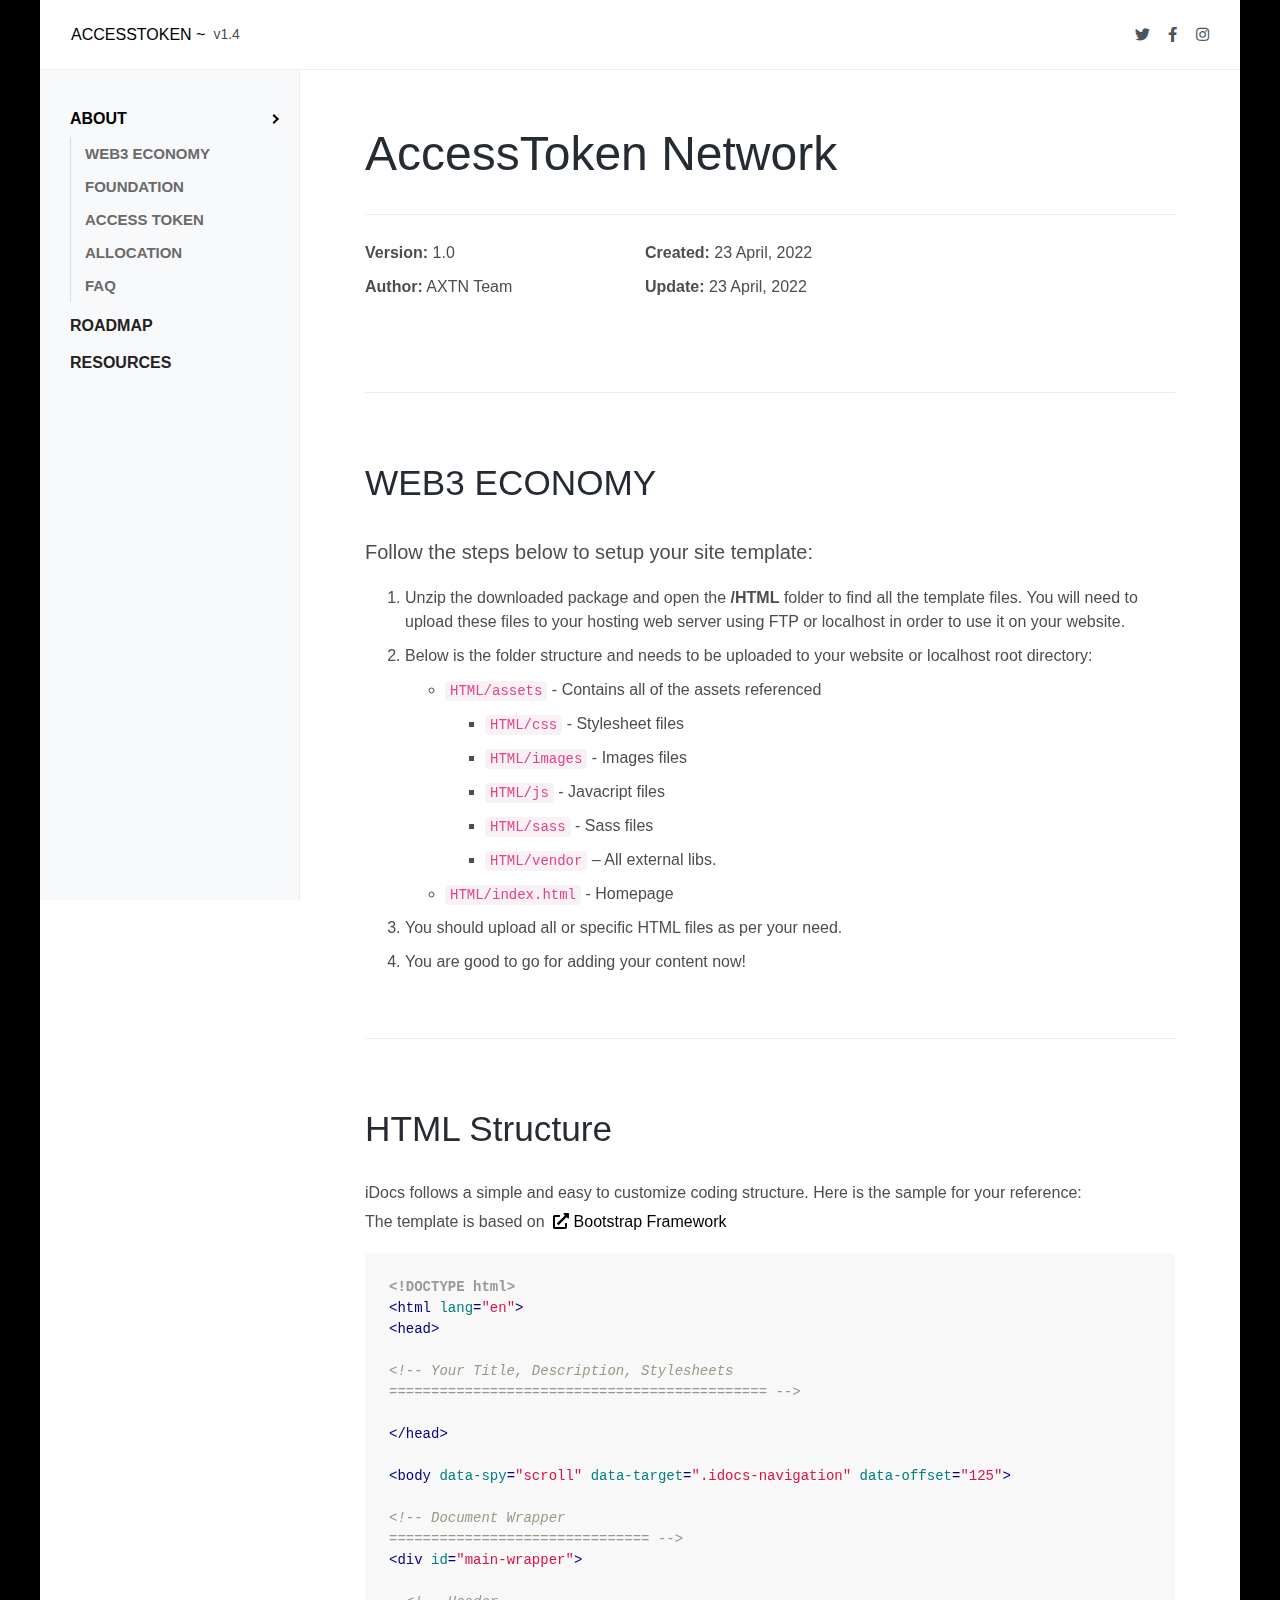
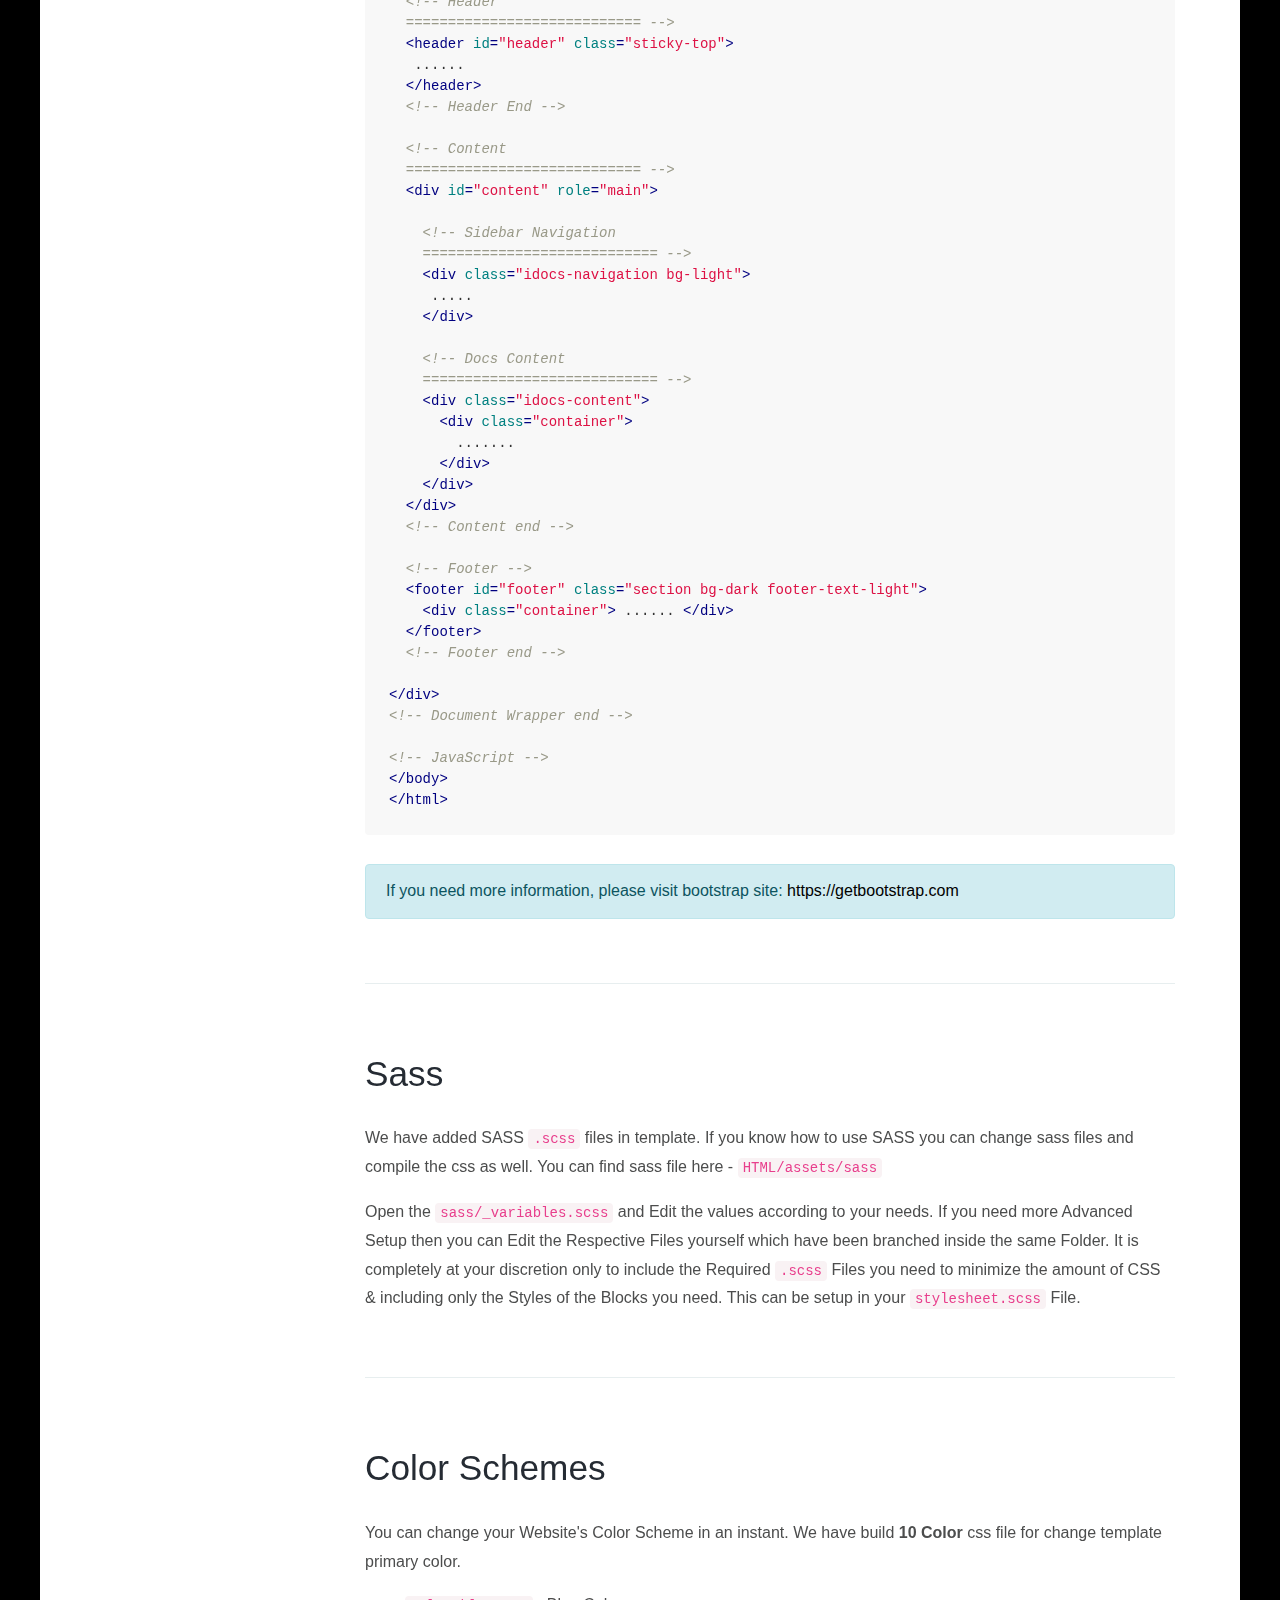
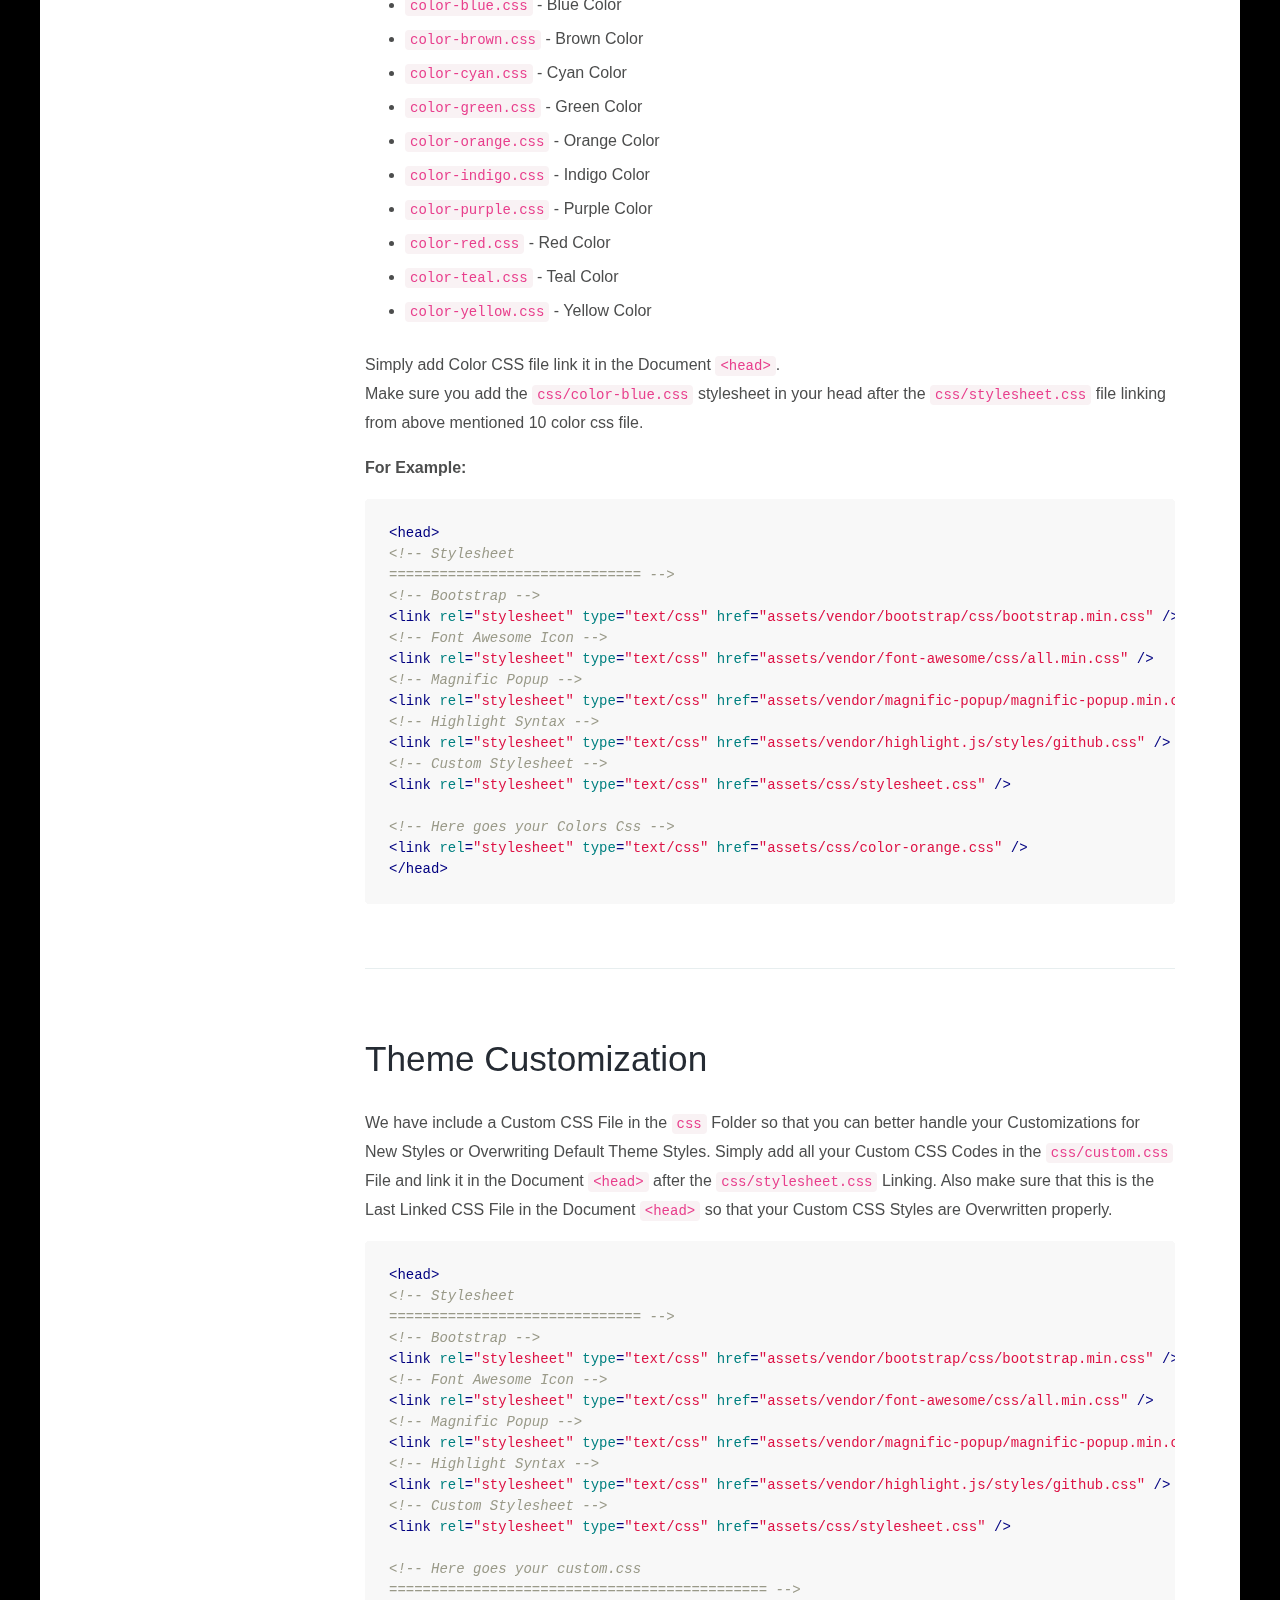
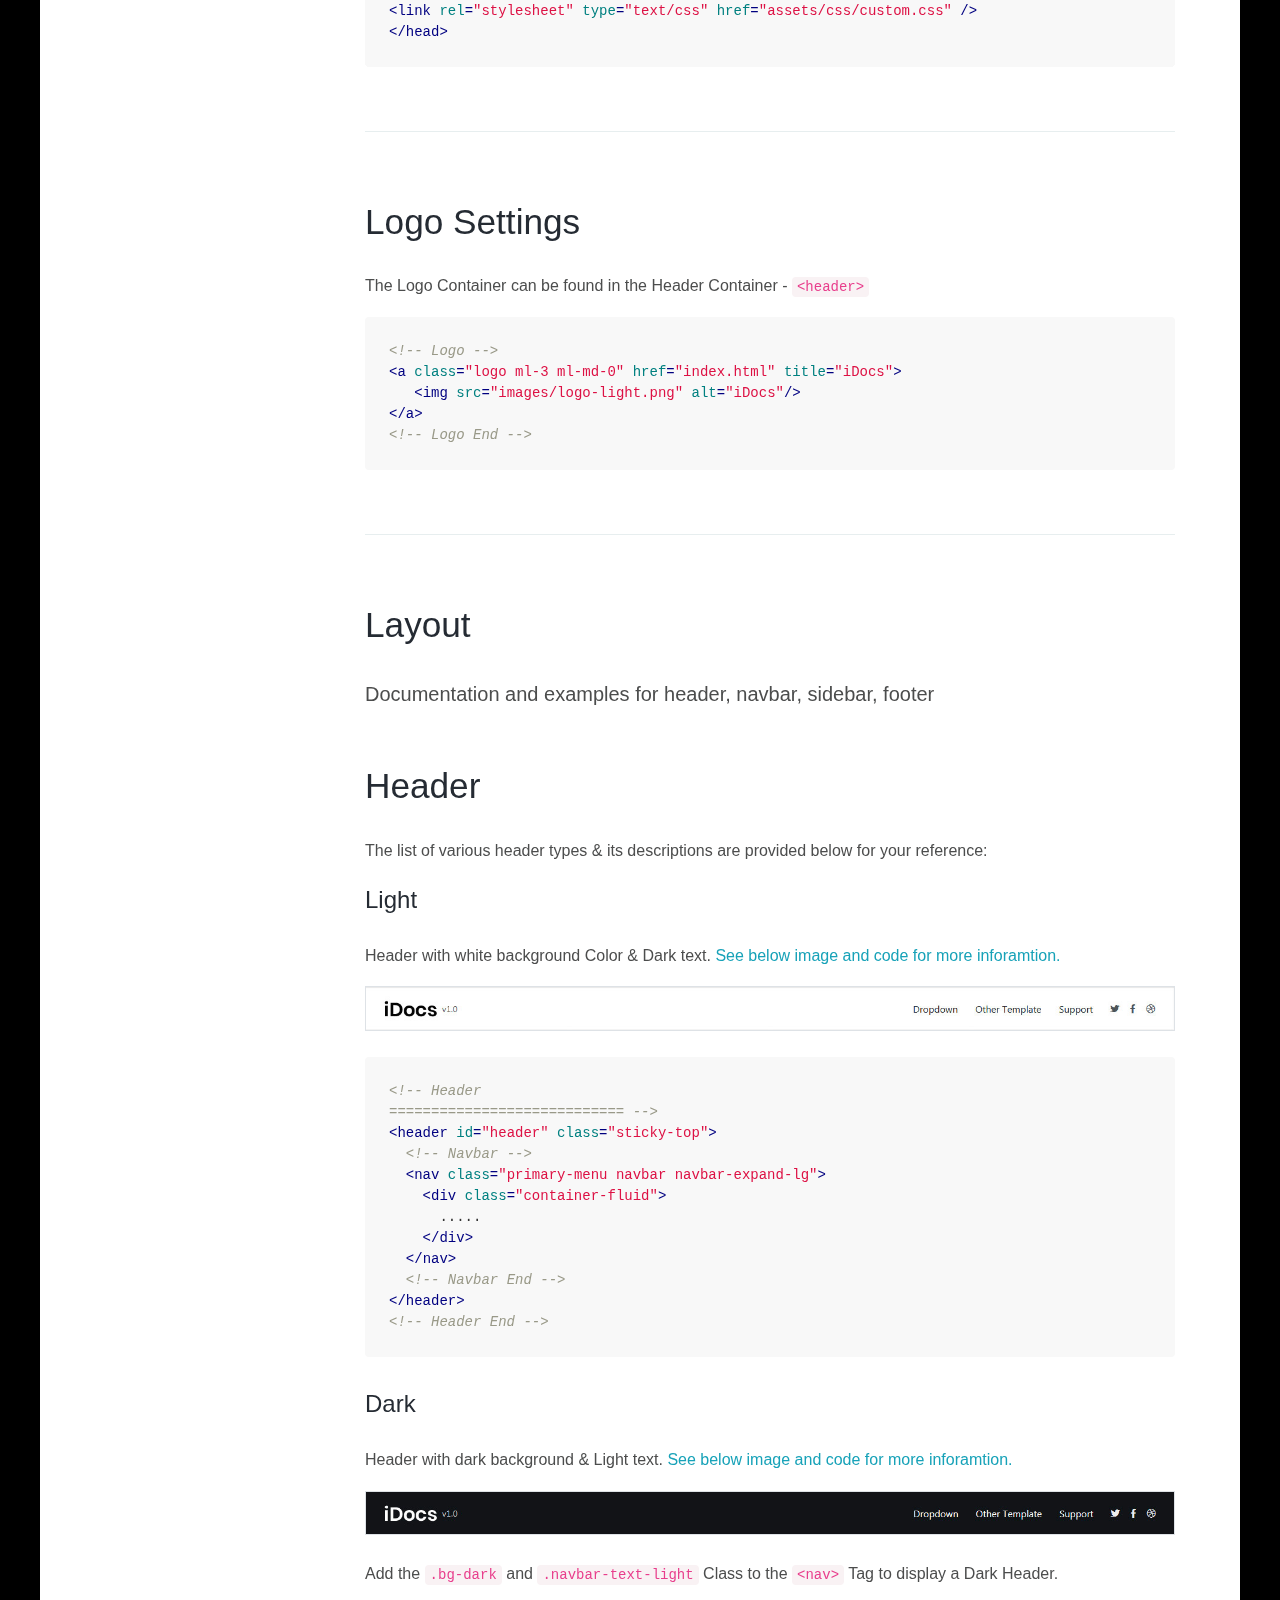
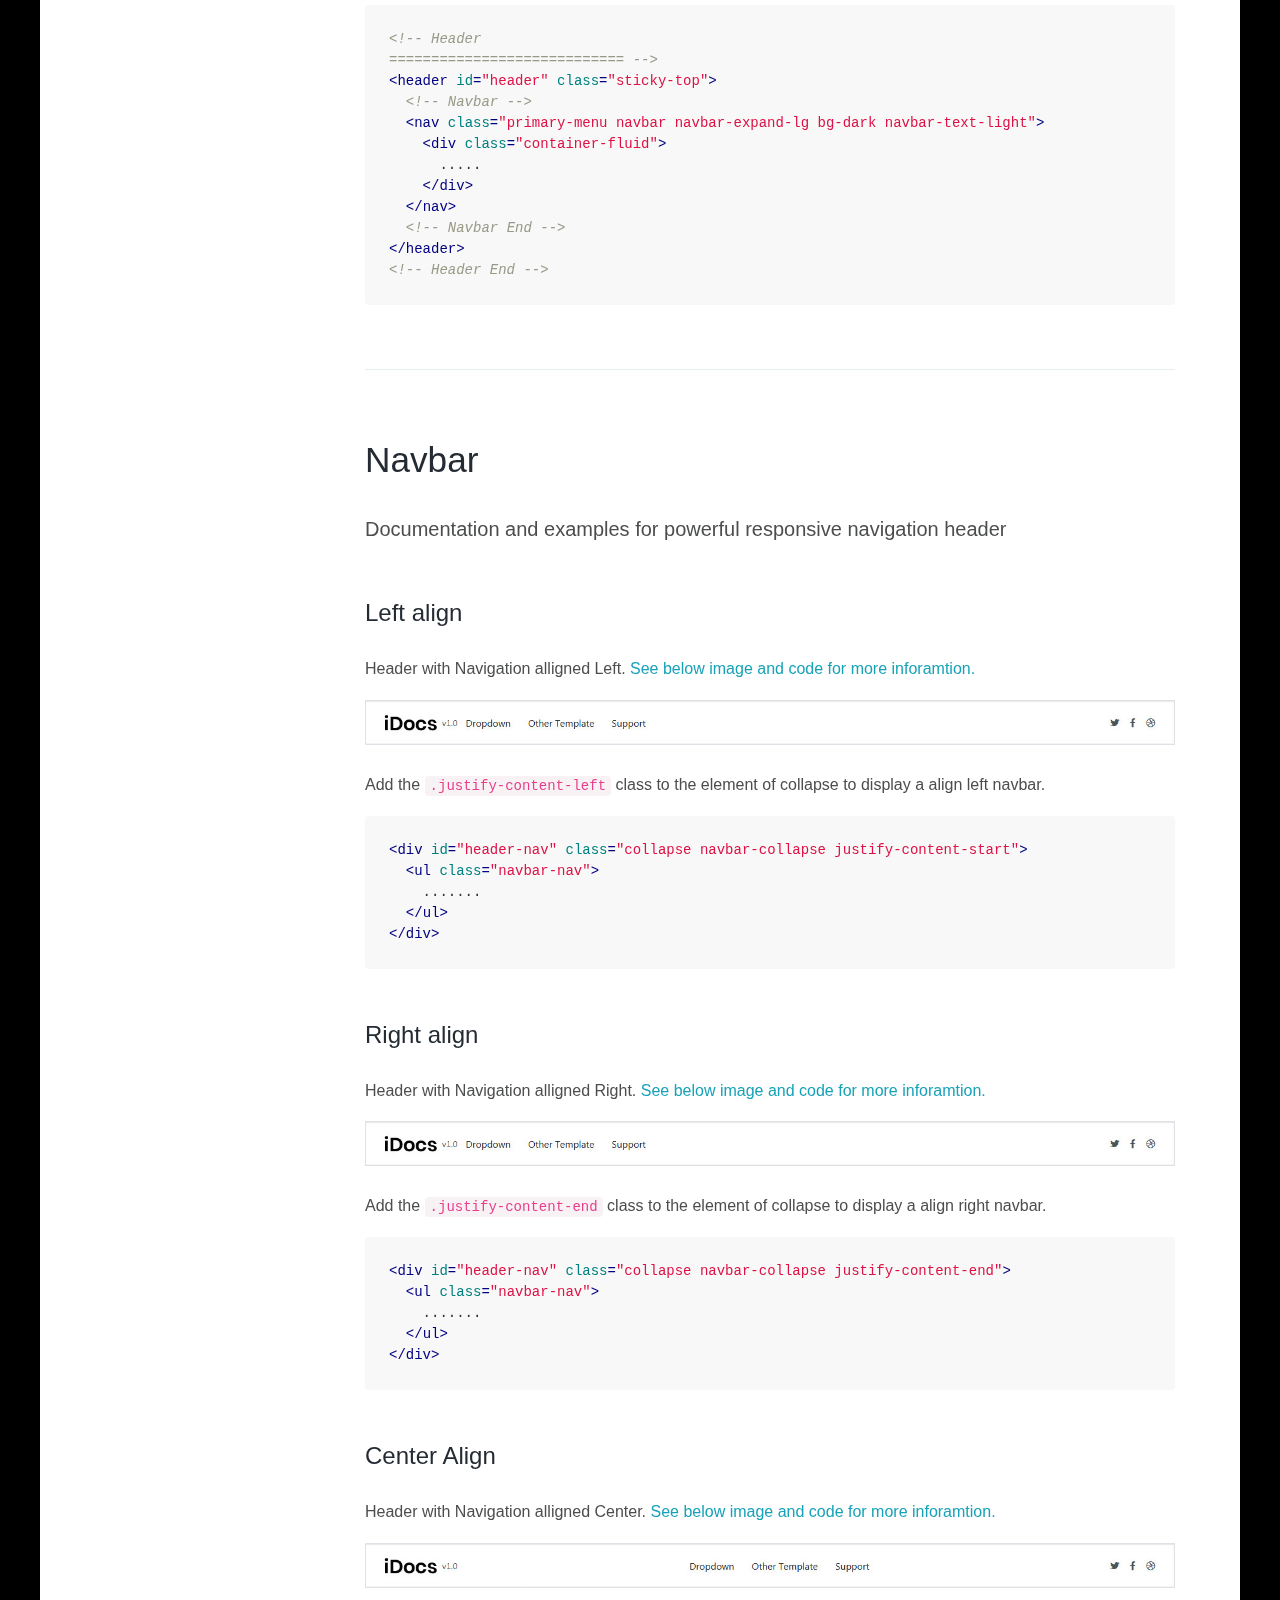
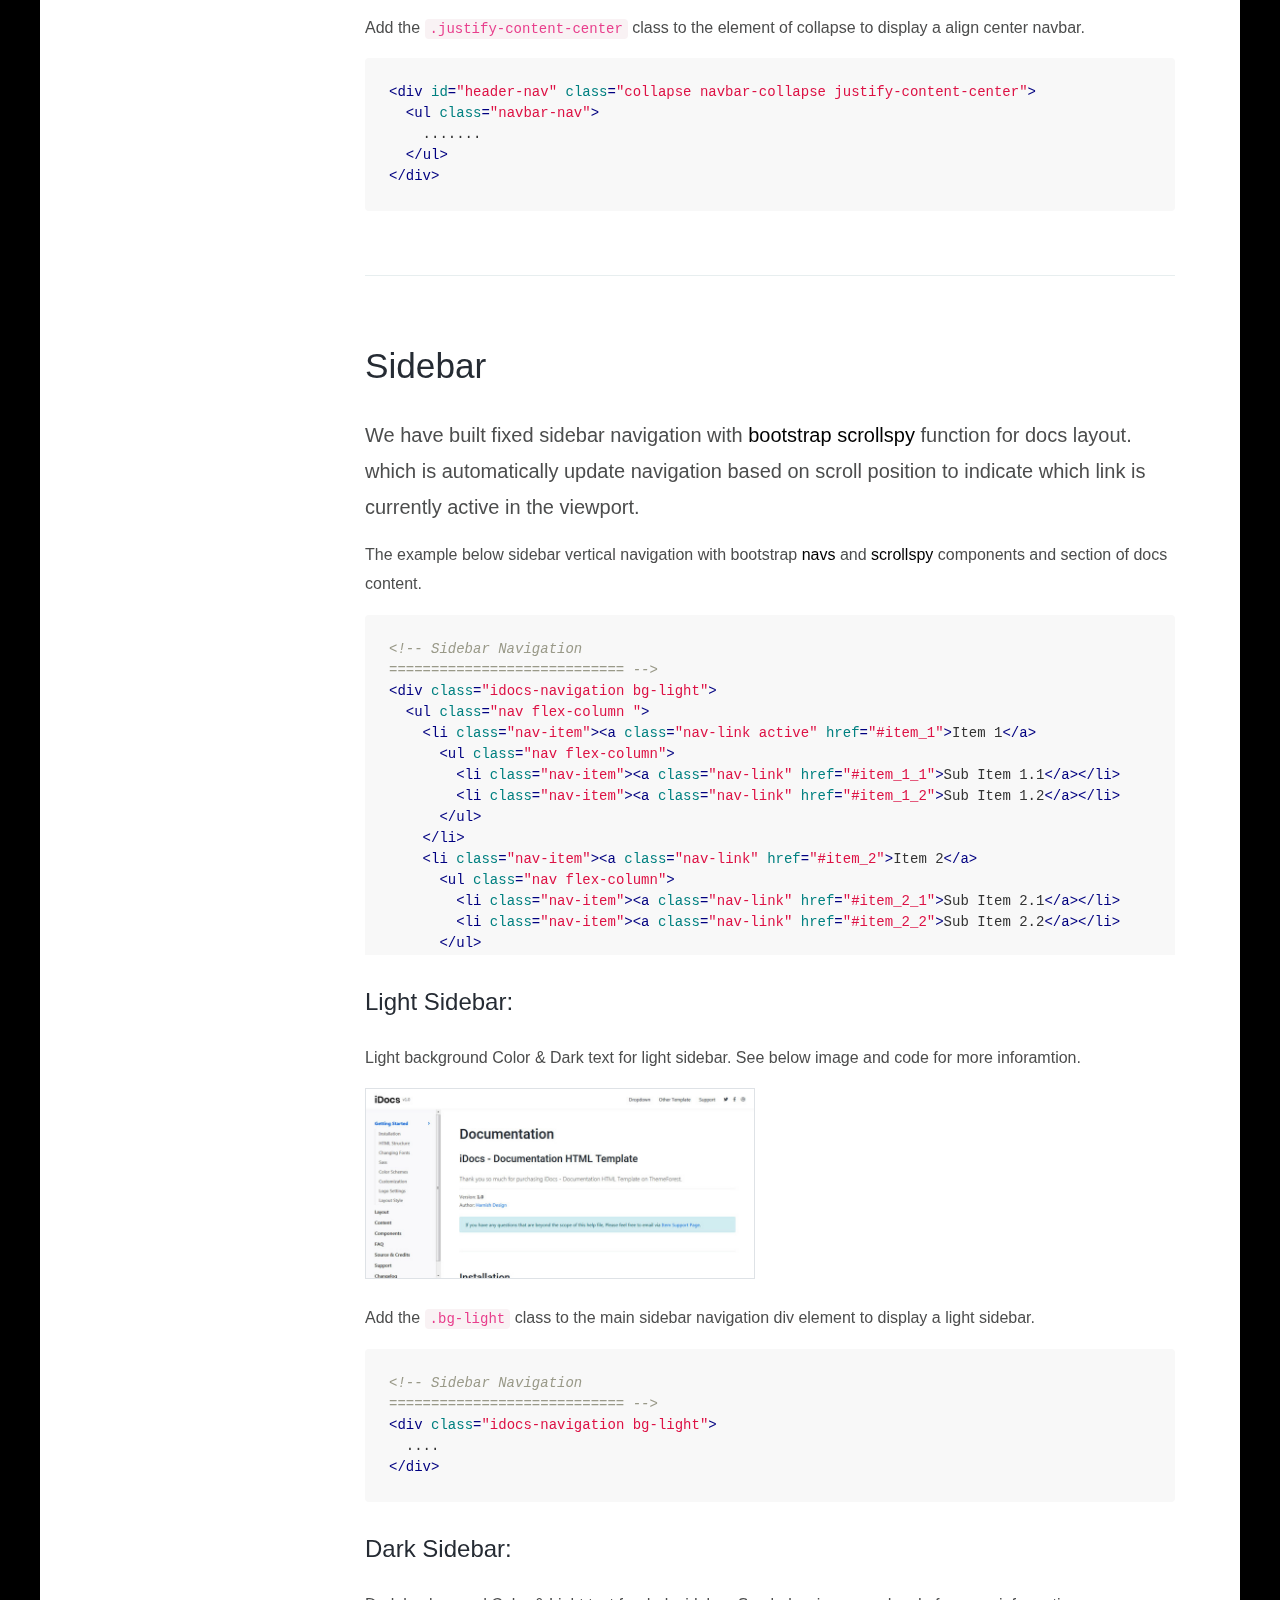
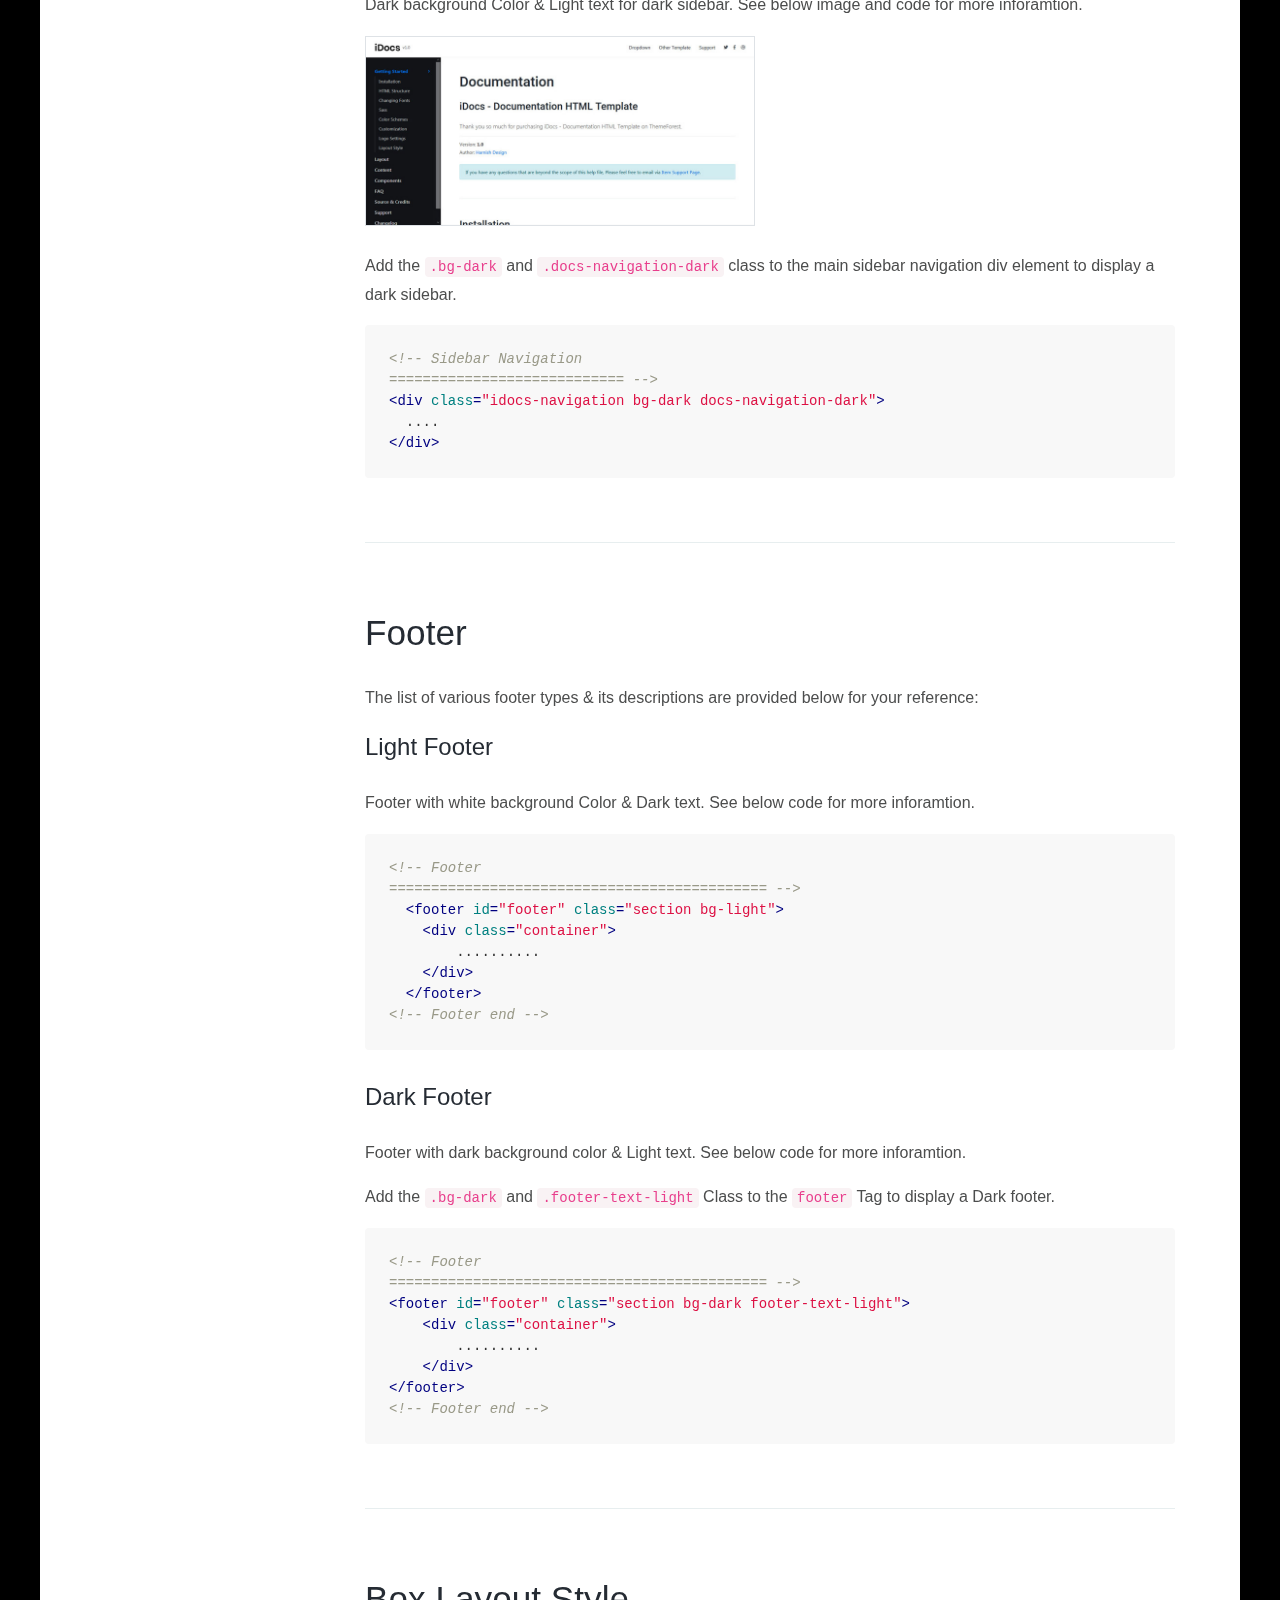
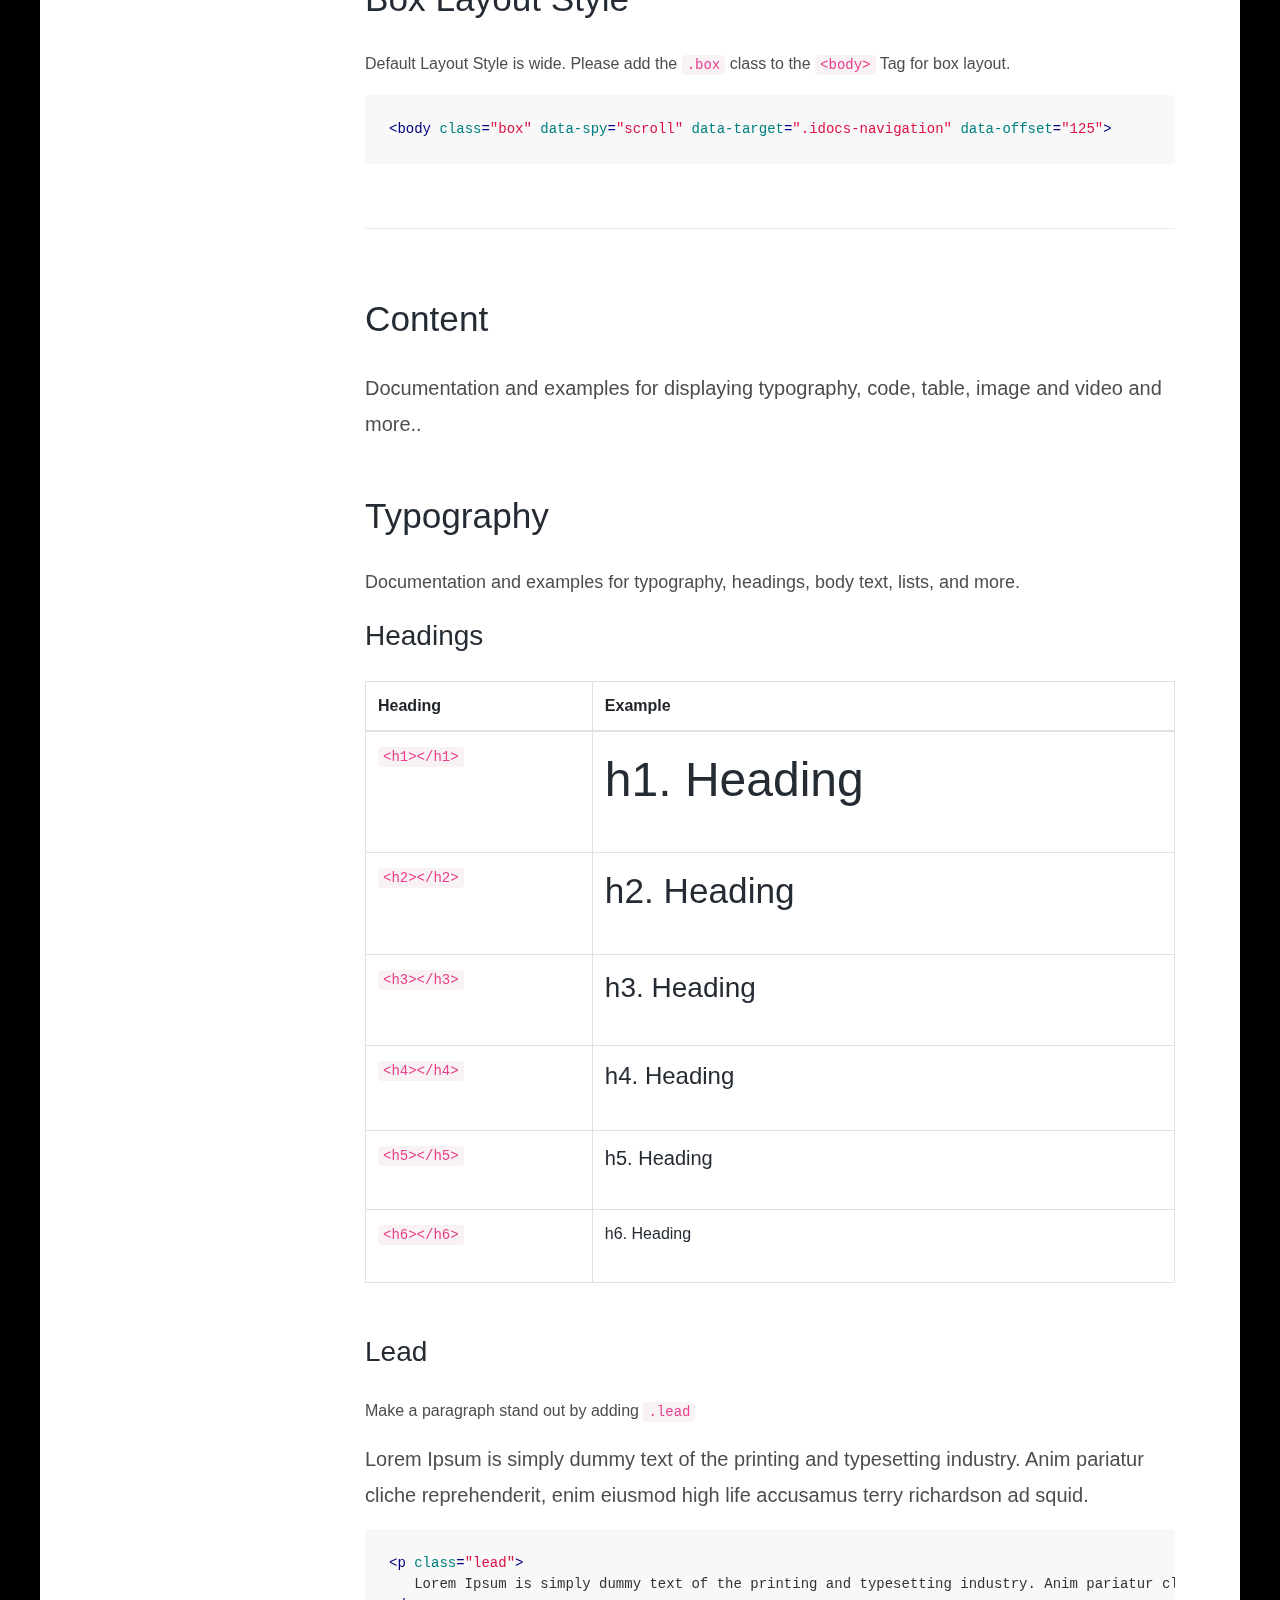
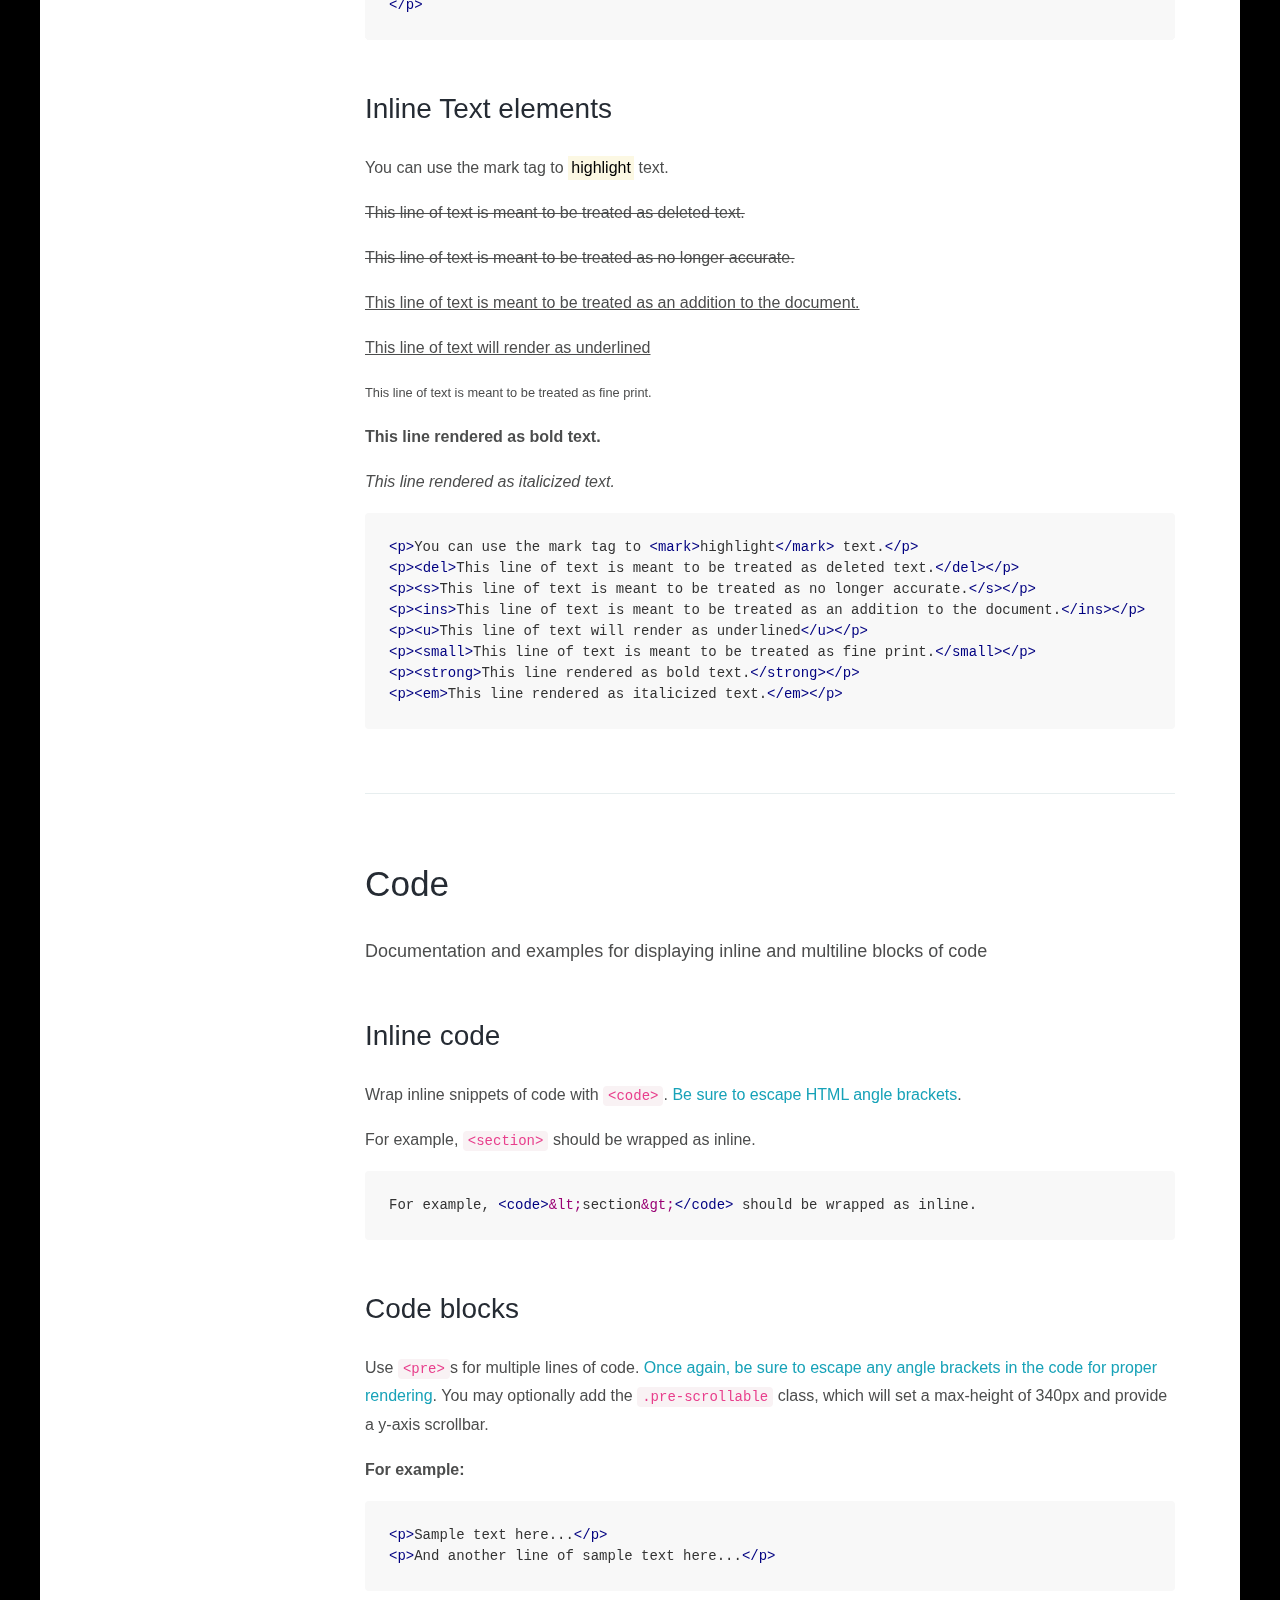
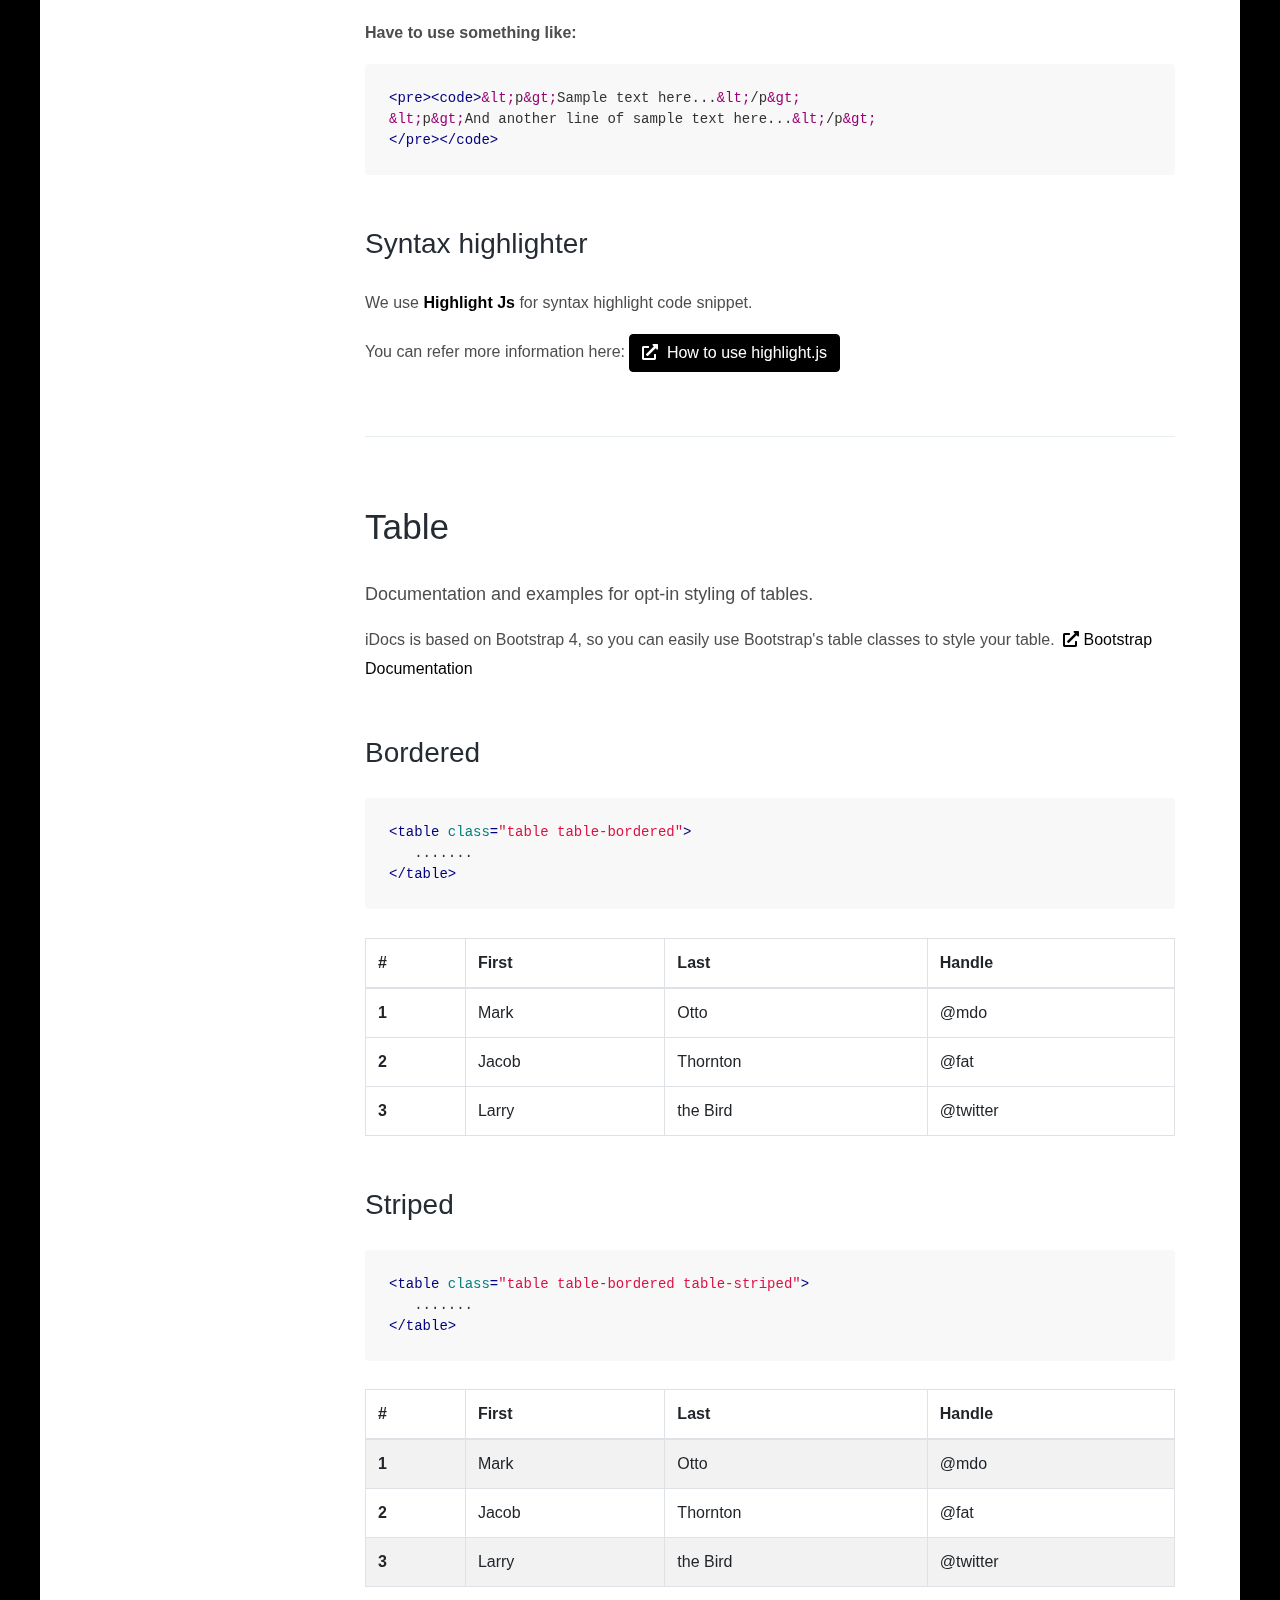
==== commit 83287fe8: "fixed header in /main/index" ====
--- a/main/index.html
+++ b/main/index.html
@@ -84,7 +84,7 @@
                             <li class="nav-item"><a class="nav-link" href="#access_foundation">FOUNDATION</a></li>
                             <li class="nav-item"><a class="nav-link" href="#access_accesstoken">ACCESS TOKEN</a></li>
                             <li class="nav-item"><a class="nav-link" href="#access_allocation">ALLOCATION</a></li>
-                            <li class="nav-item"><a class="nav-link" href="#access_buysell">BUY/SELL</a></li>
+                            <!-- <li class="nav-item"><a class="nav-link" href="#access_buysell">BUY/SELL</a></li> -->
                             <li class="nav-item"><a class="nav-link" href="#access_faq">FAQ</a></li>
                         </ul>
                     </li>
@@ -111,33 +111,30 @@
                     <!-- Getting Started
 		============================ -->
                     <section id="idocs_start">
-                        <h1>Access Token Foundation</h1>
-                        <h2>Your ThemeForest Item Name Here</h2>
-                        <p class="lead">Thank you so much for purchasing our item from themeforest.</p>
+                        <h1>AccessToken Network</h1>
                         <hr>
                         <div class="row">
                             <div class="col-sm-6 col-lg-4">
                                 <ul class="list-unstyled">
                                     <li><strong>Version:</strong> 1.0</li>
-                                    <li><strong>Author:</strong> <a href="http://www.harnishdesign.net" target="_blank">Harnish Design</a></li>
+                                    <li><strong>Author:</strong> <a>AXTN Team</a></li>
                                 </ul>
                             </div>
                             <div class="col-sm-6 col-lg-4">
                                 <ul class="list-unstyled">
-                                    <li><strong class="font-weight-700">Created:</strong> 8 April, 2020</li>
-                                    <li><strong>Update:</strong> 12 May, 2020</li>
+                                    <li><strong class="font-weight-700">Created:</strong> 23 April, 2022</li>
+                                    <li><strong>Update:</strong> 23 April, 2022</li>
                                 </ul>
                             </div>
                         </div>
-                        <p class="alert alert-info">If you have any questions that are beyond the scope of this help file, Please feel free to email via <a target="_blank" href="https://themeforest.net/user/harnishdesign/#contact?ref=HarnishDesign">Item Support Page</a>.</p>
                     </section>
 
                     <hr class="divider">
 
                     <!-- Installation
 		============================ -->
-                    <section id="idocs_installation">
-                        <h2>Installation</h2>
+                    <section id="#access_web3economy">
+                        <h2>WEB3 ECONOMY</h2>
                         <p class="lead">Follow the steps below to setup your site template:</p>
                         <ol>
                             <li>Unzip the downloaded package and open the <strong>/HTML</strong> folder to find all the template files. You will need to upload these files to your hosting web server using FTP or localhost in order to use it on your website.</li>
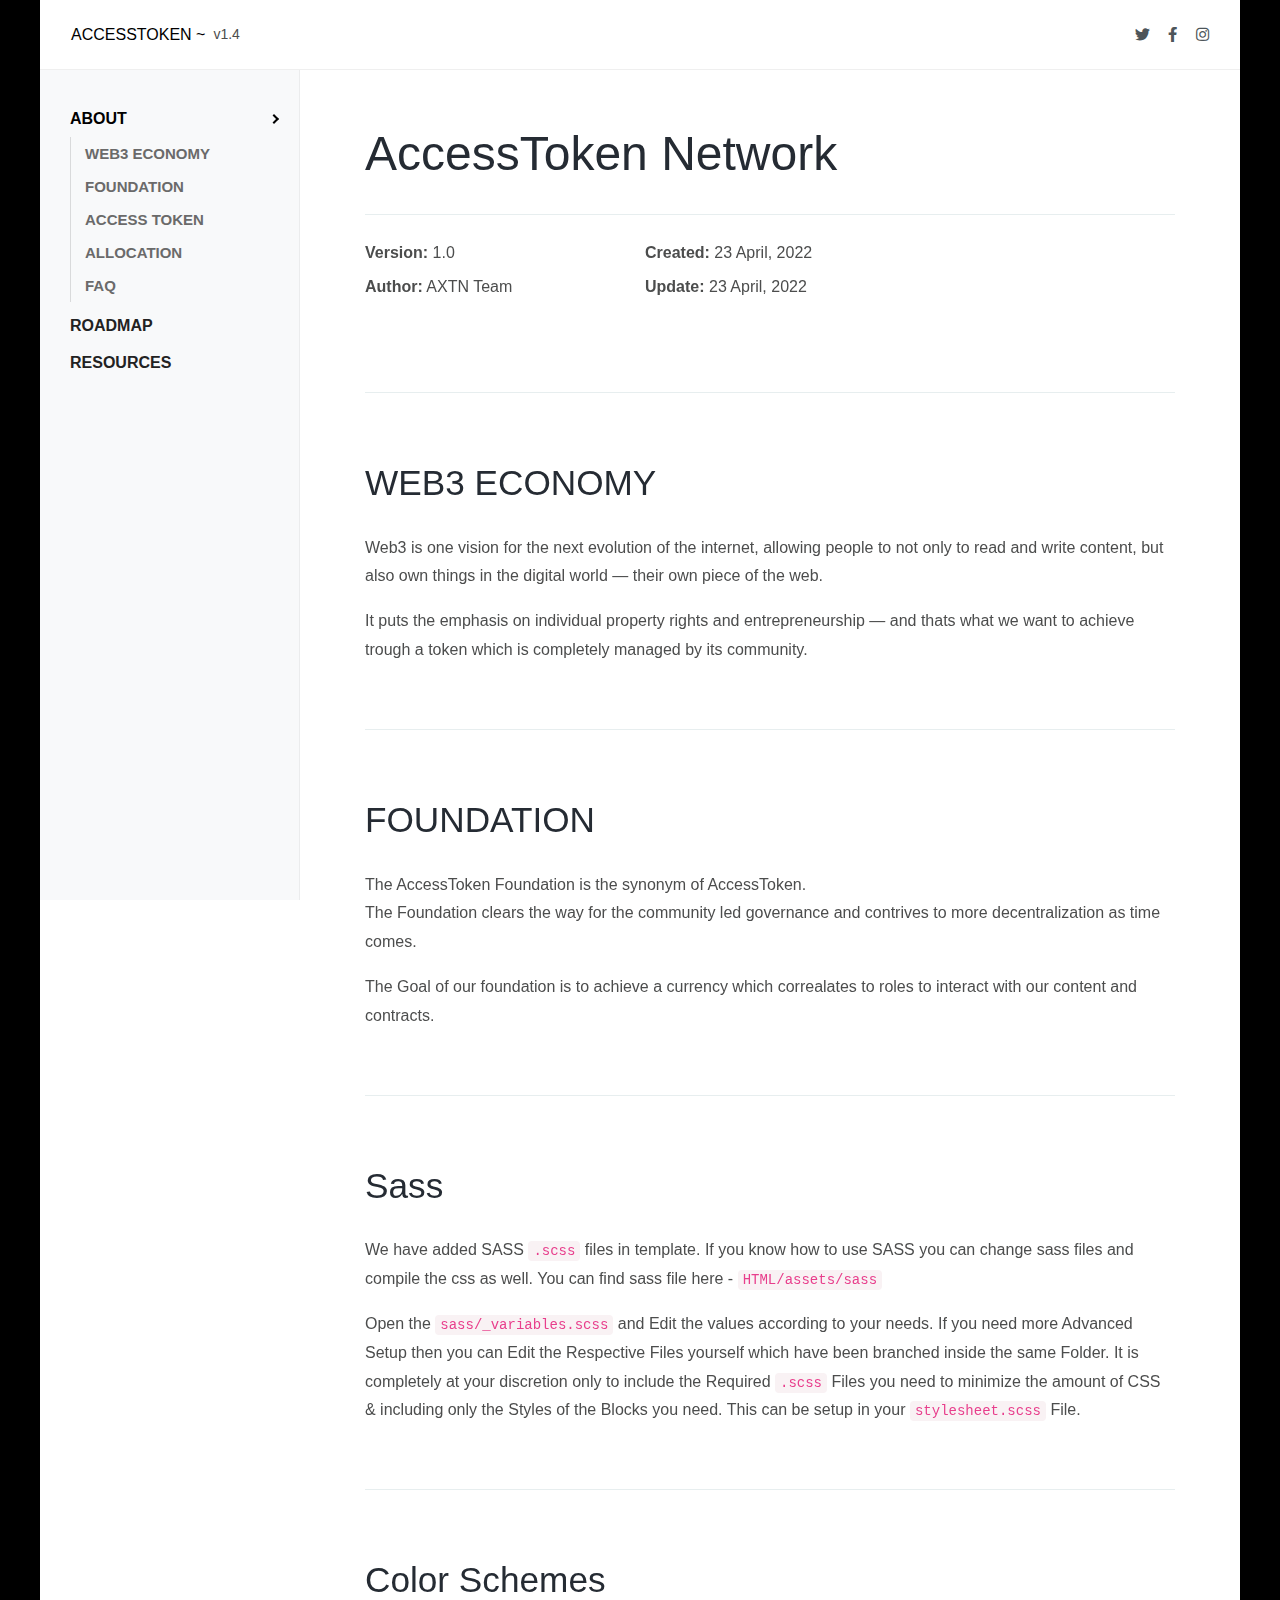
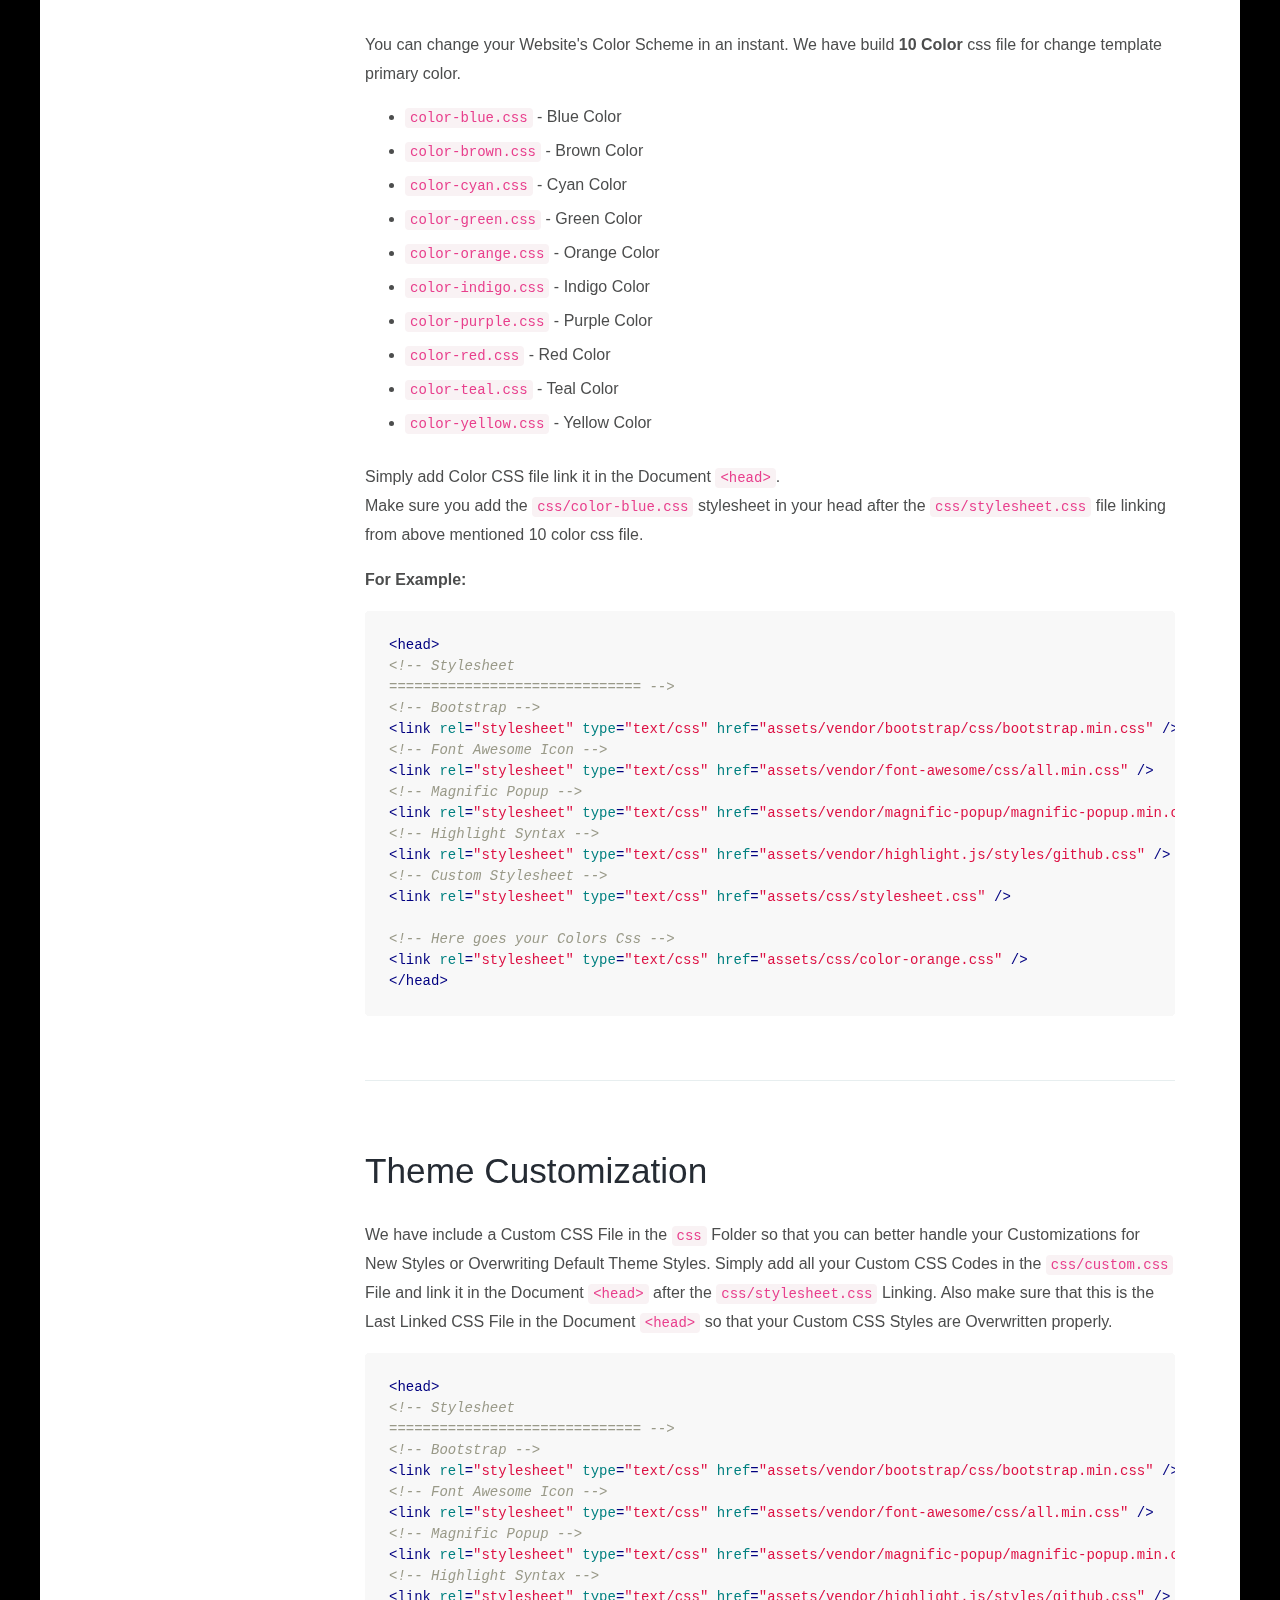
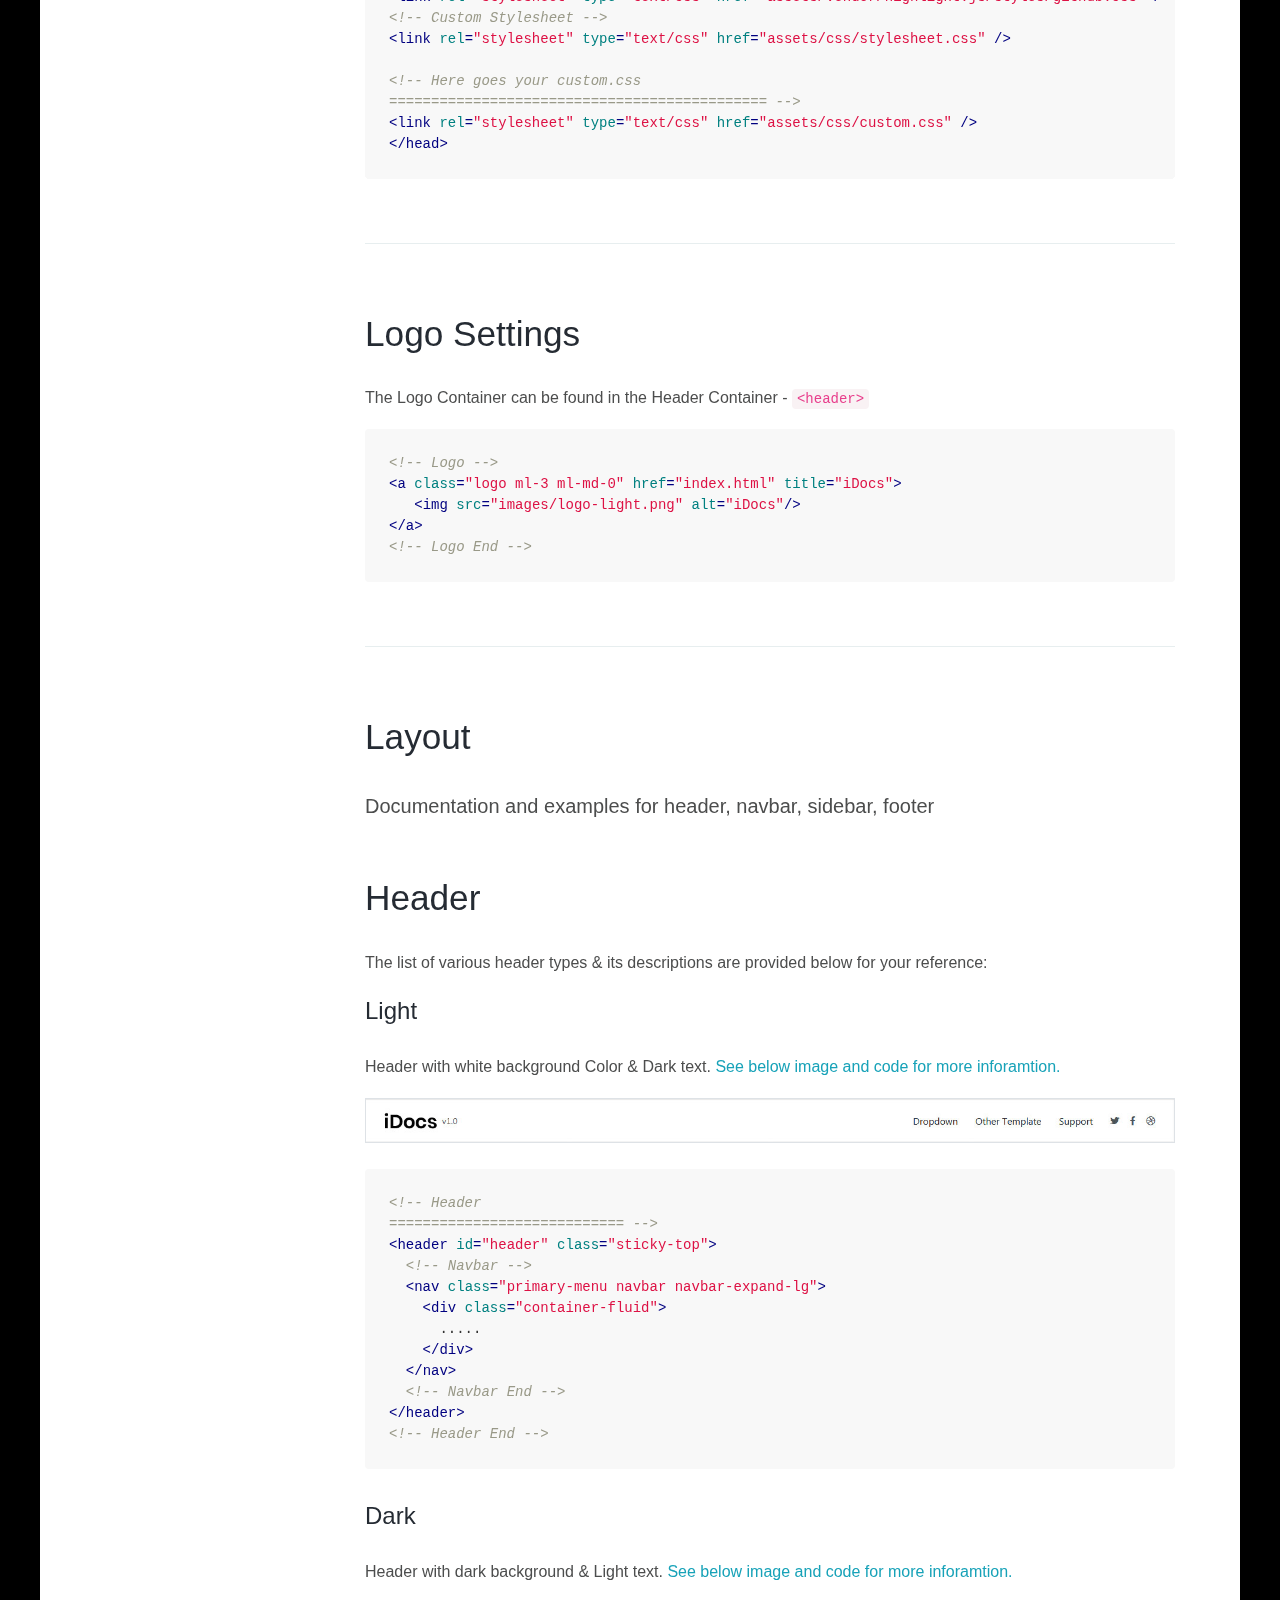
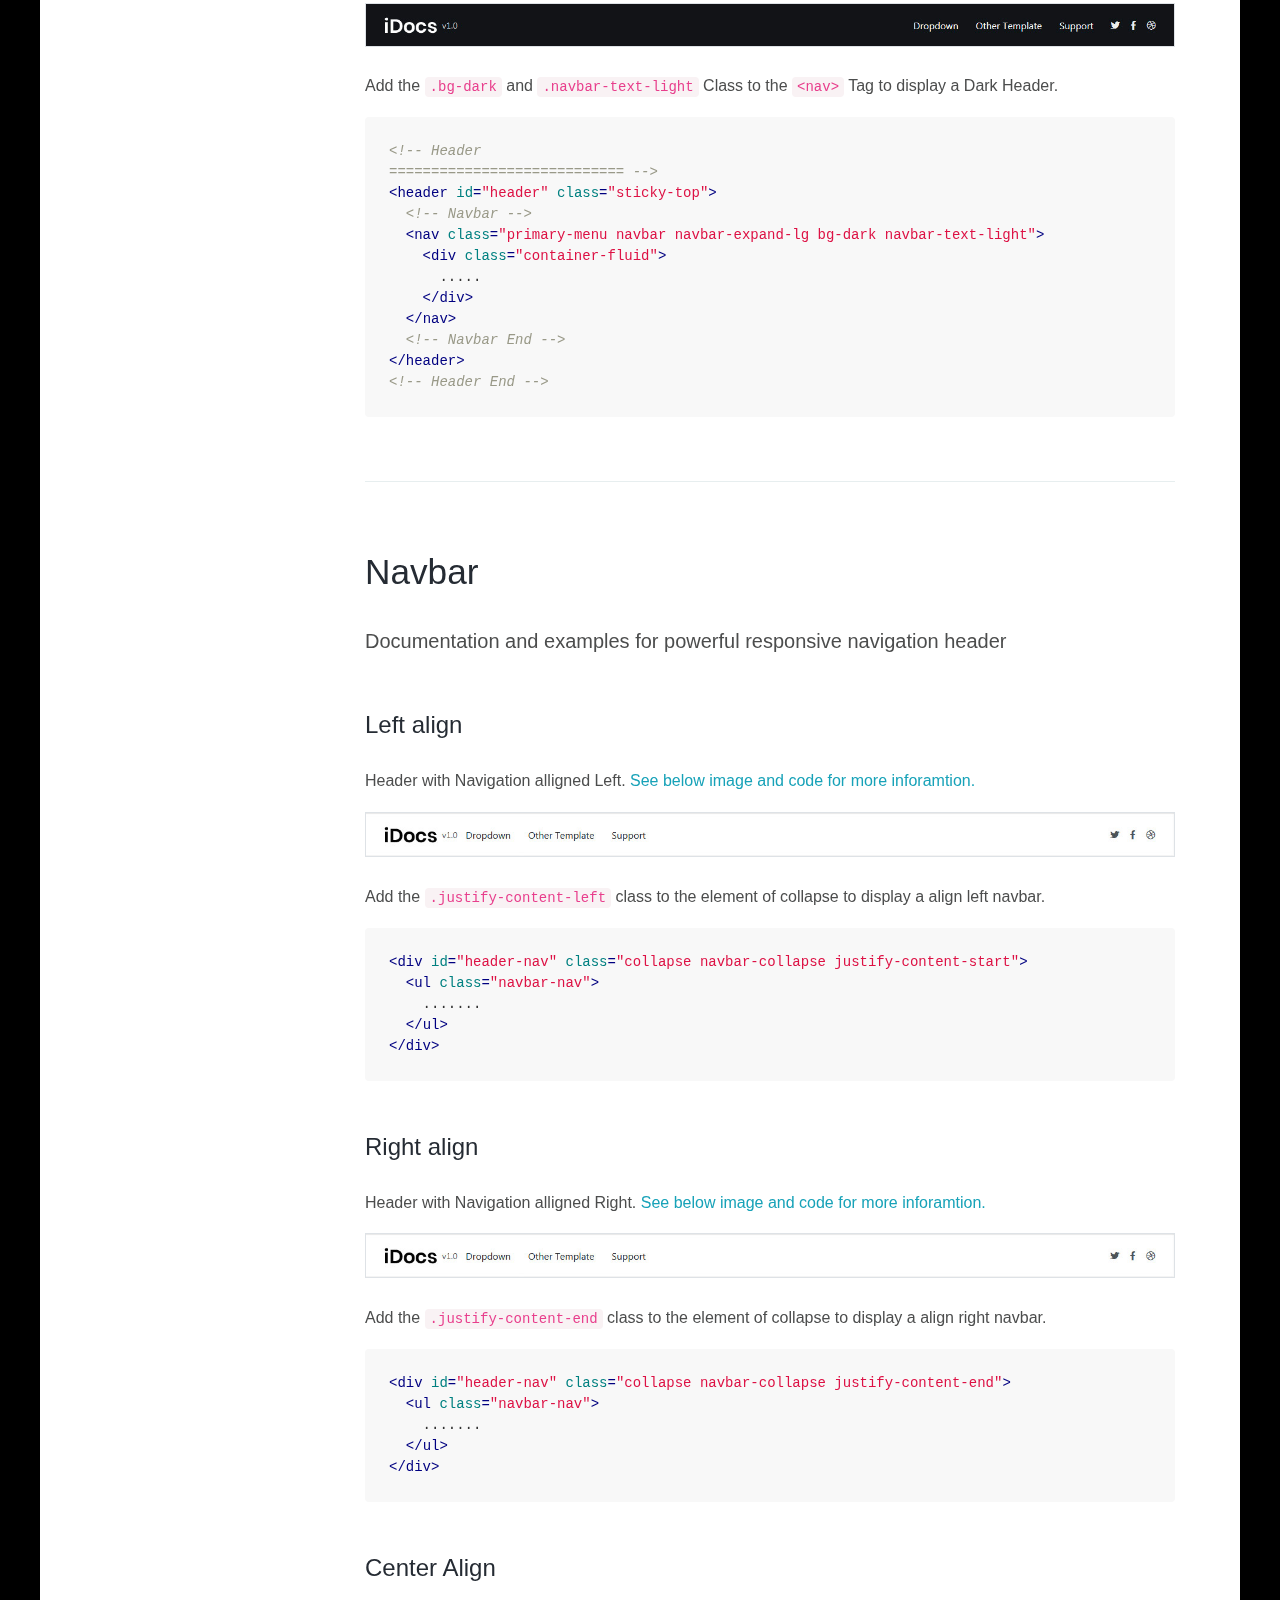
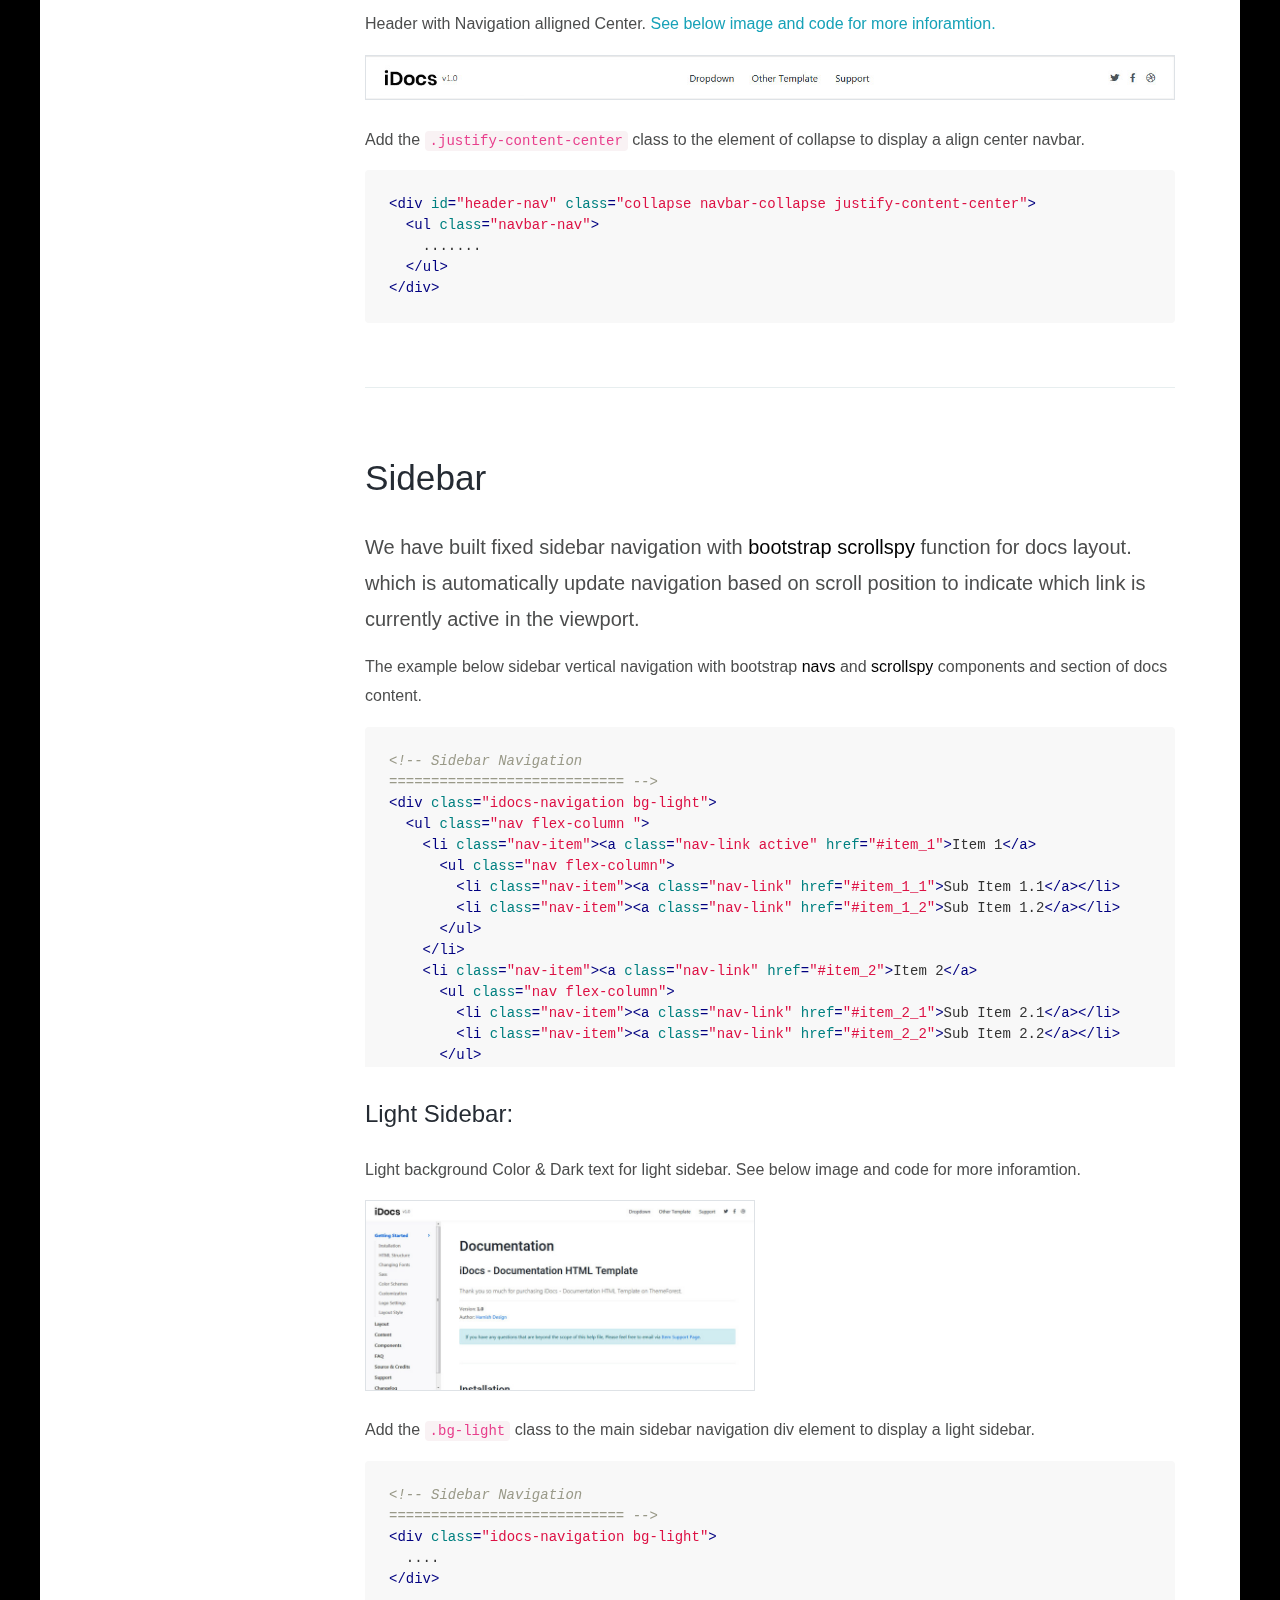
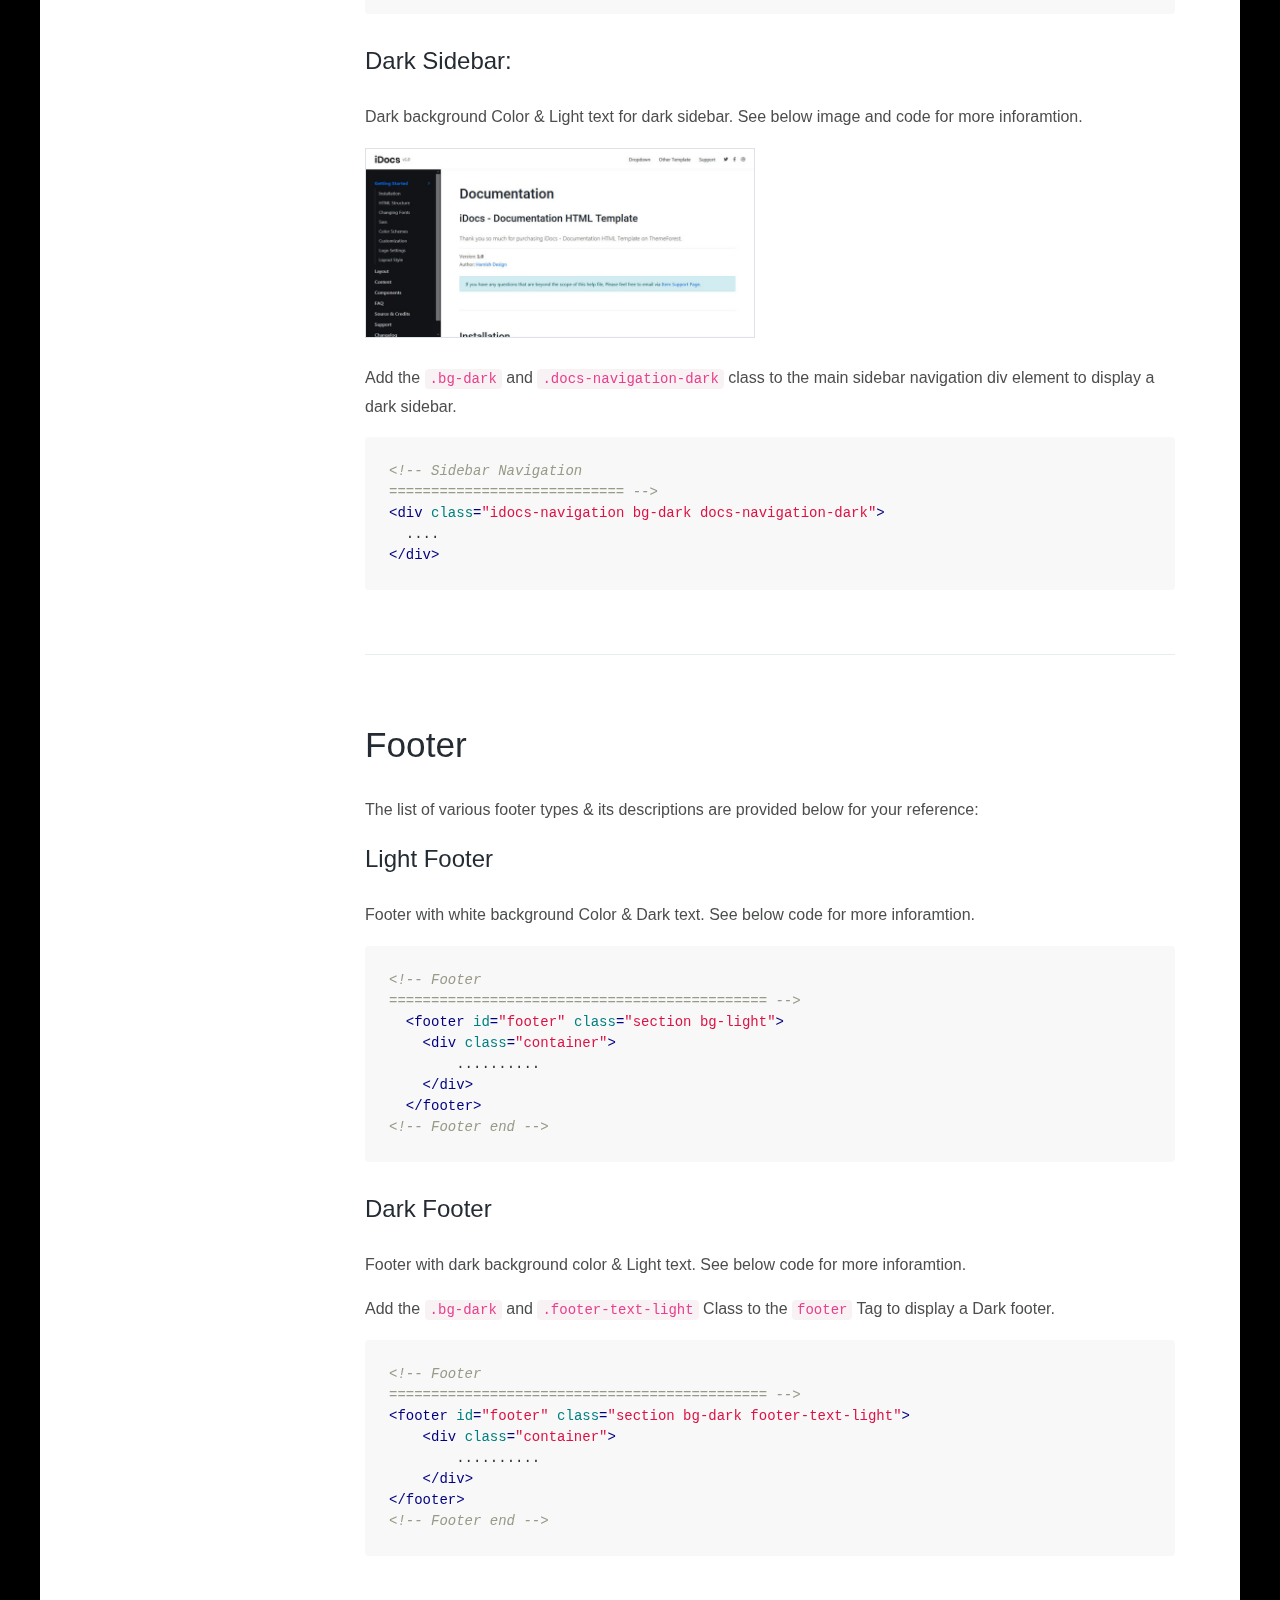
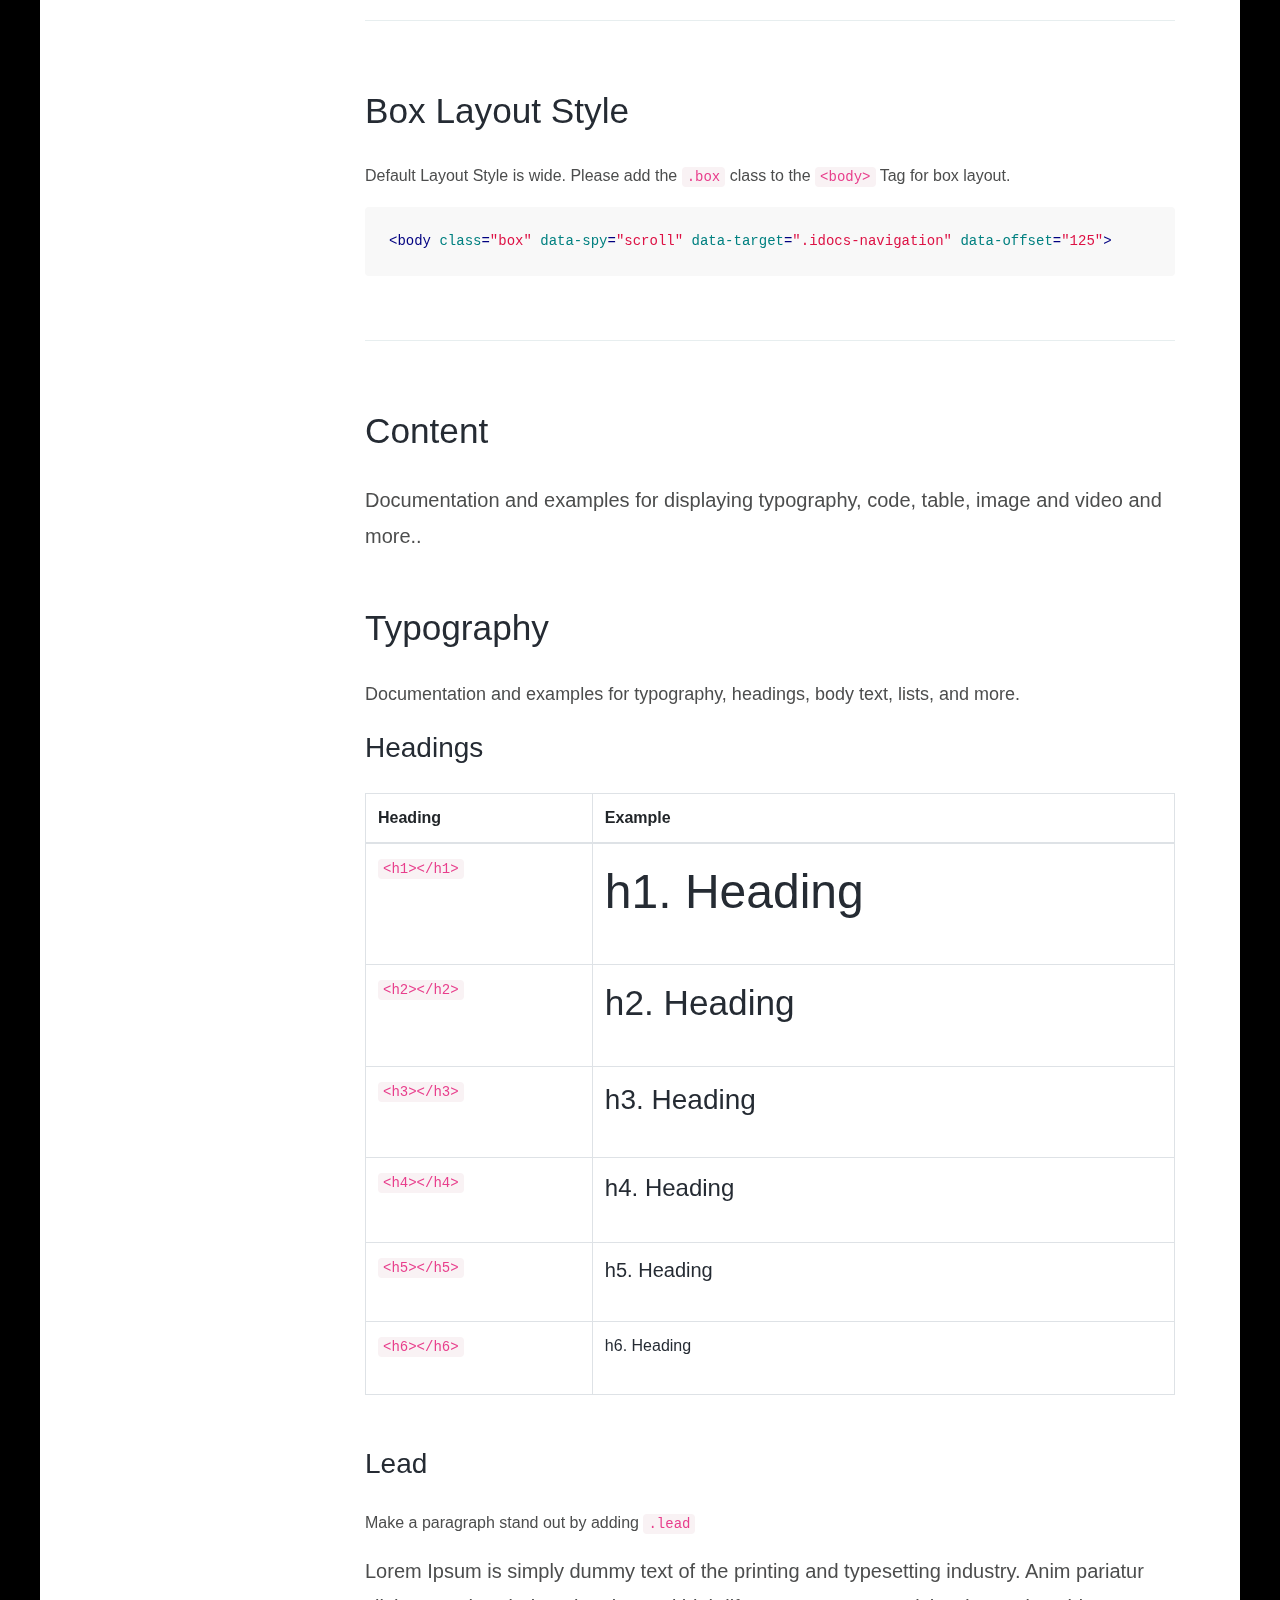
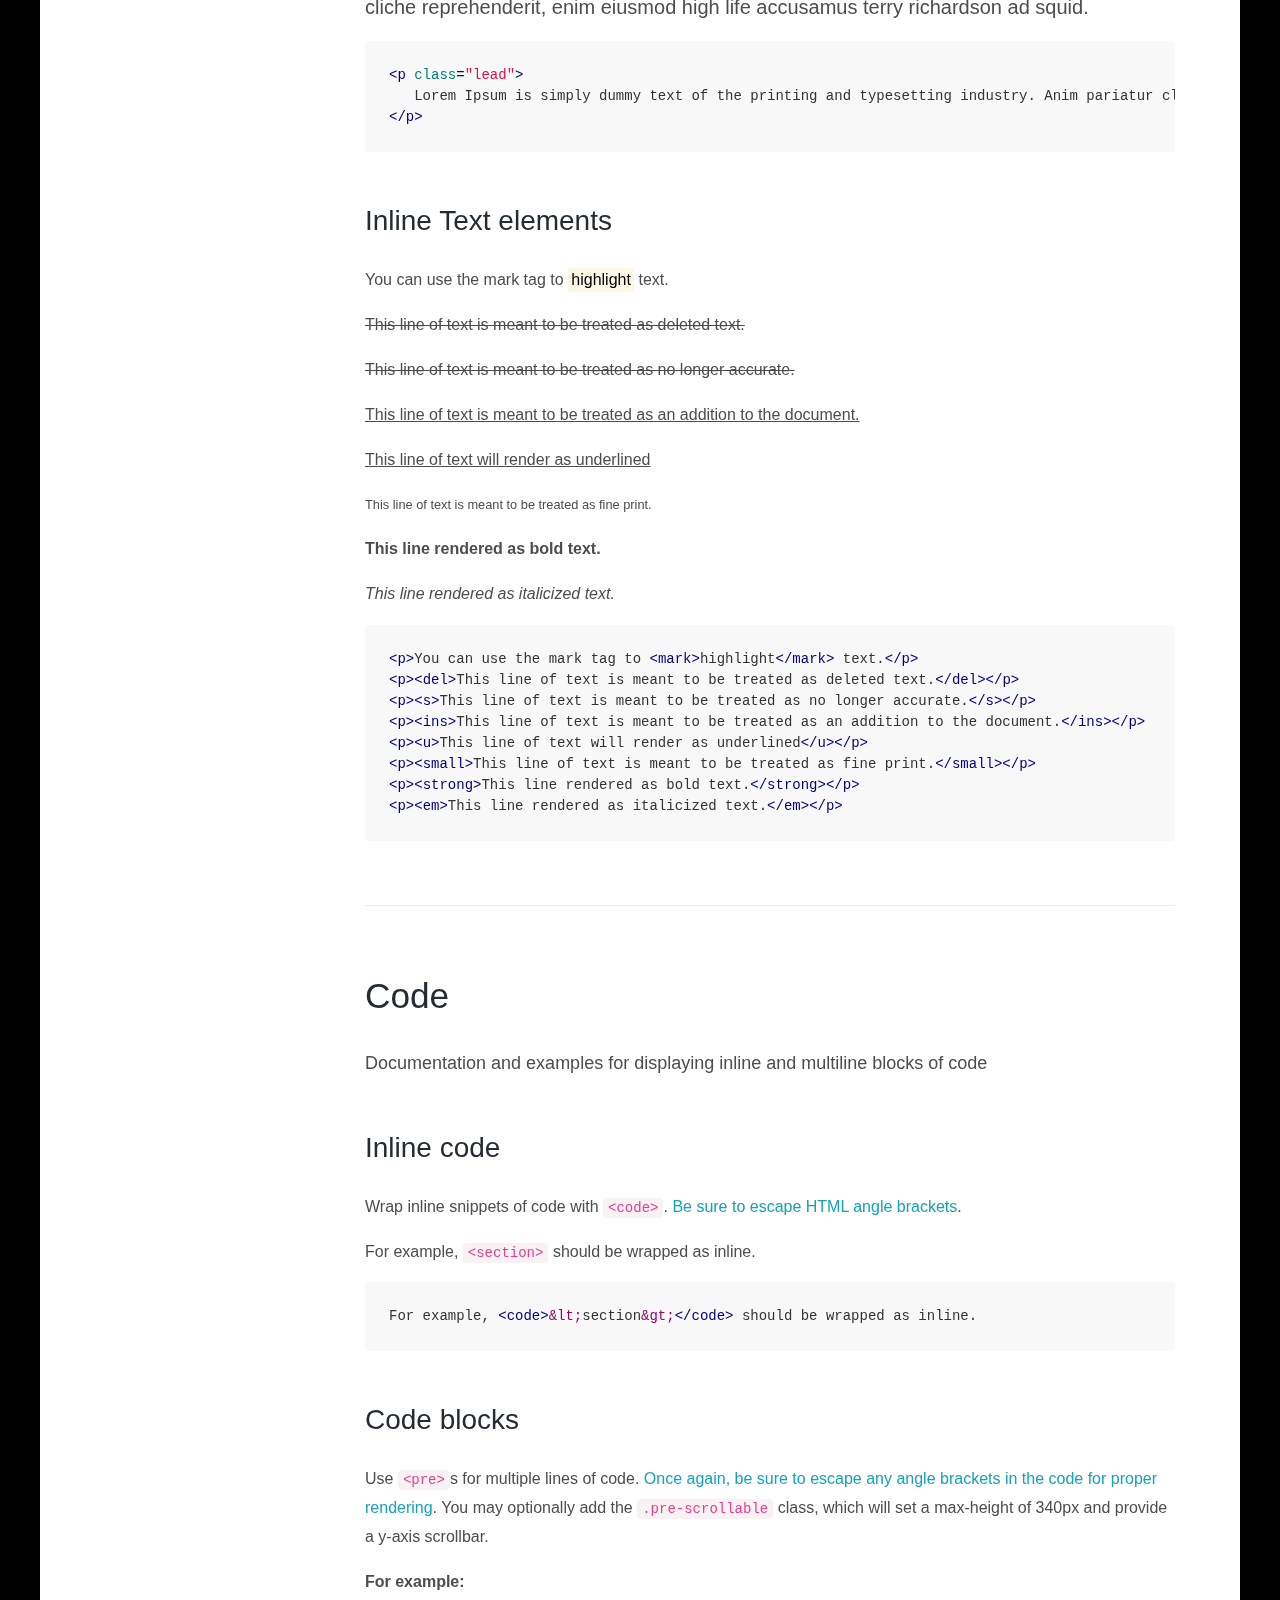
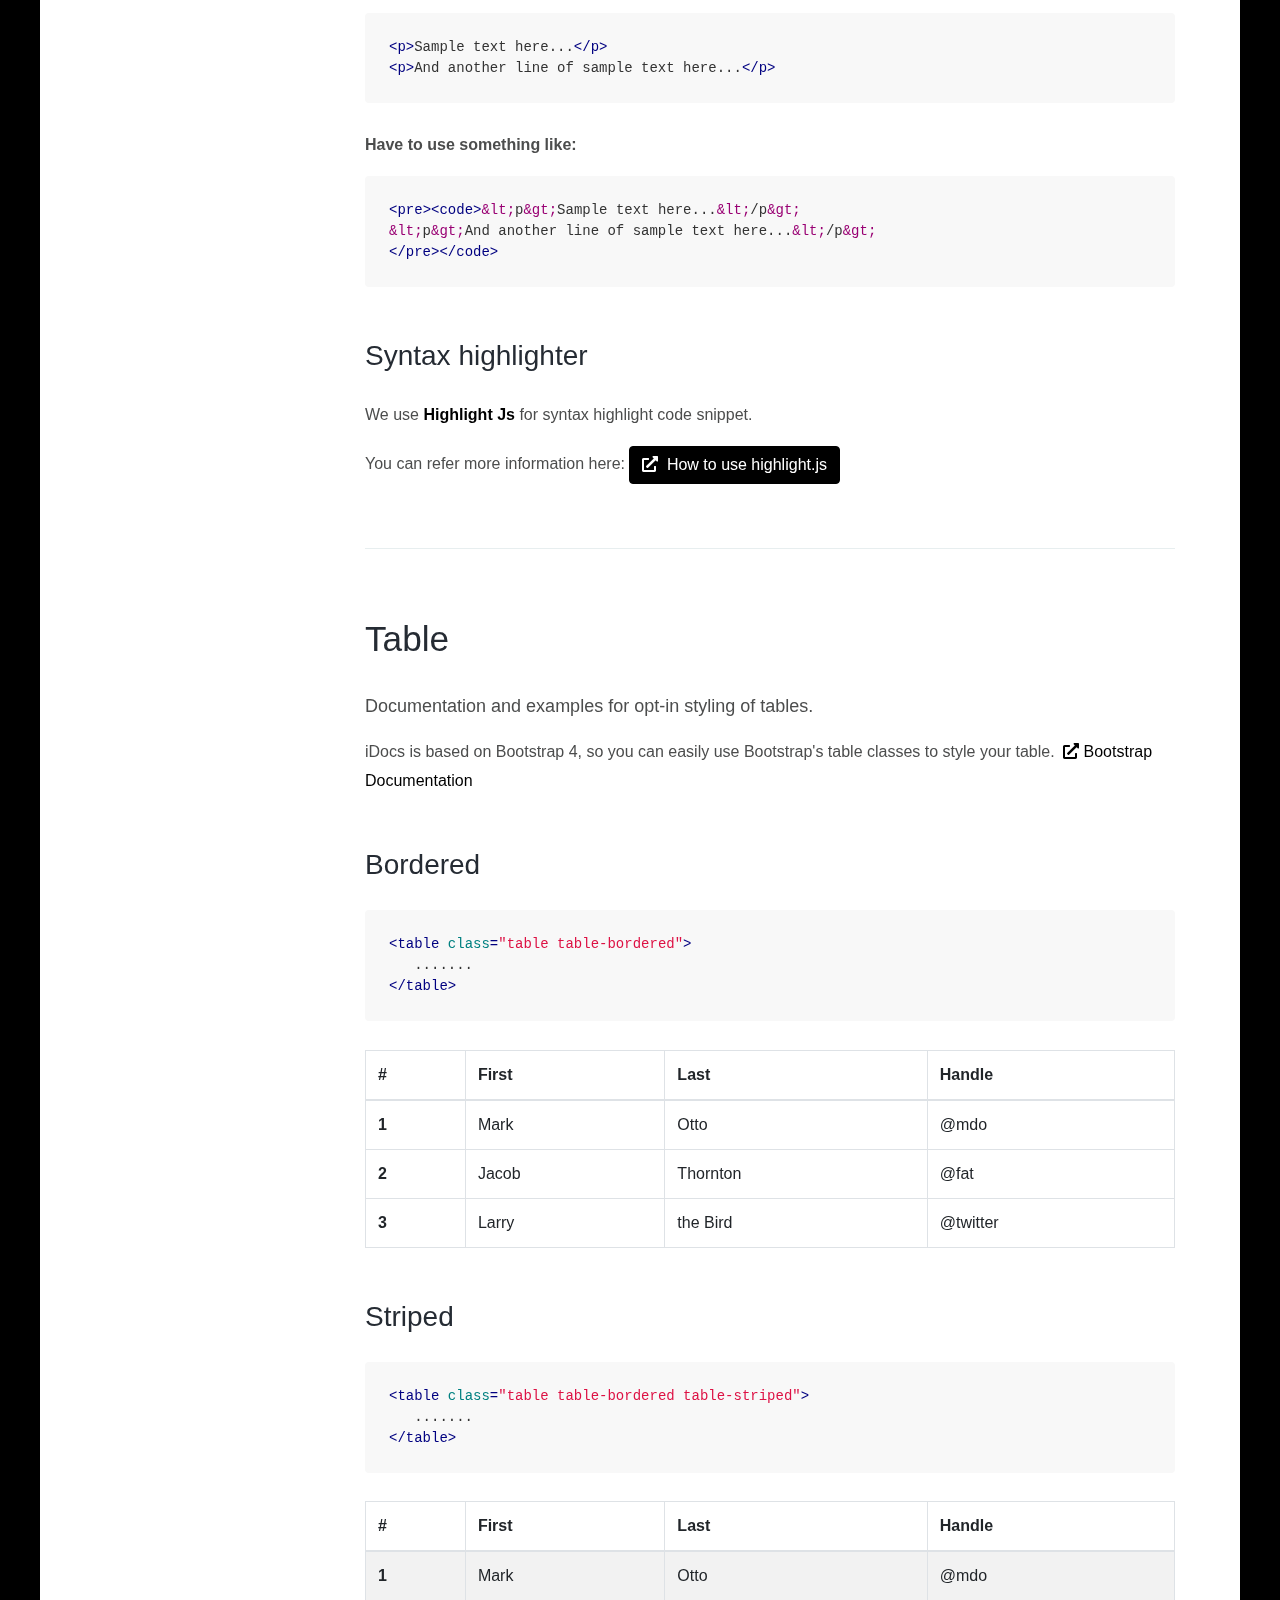
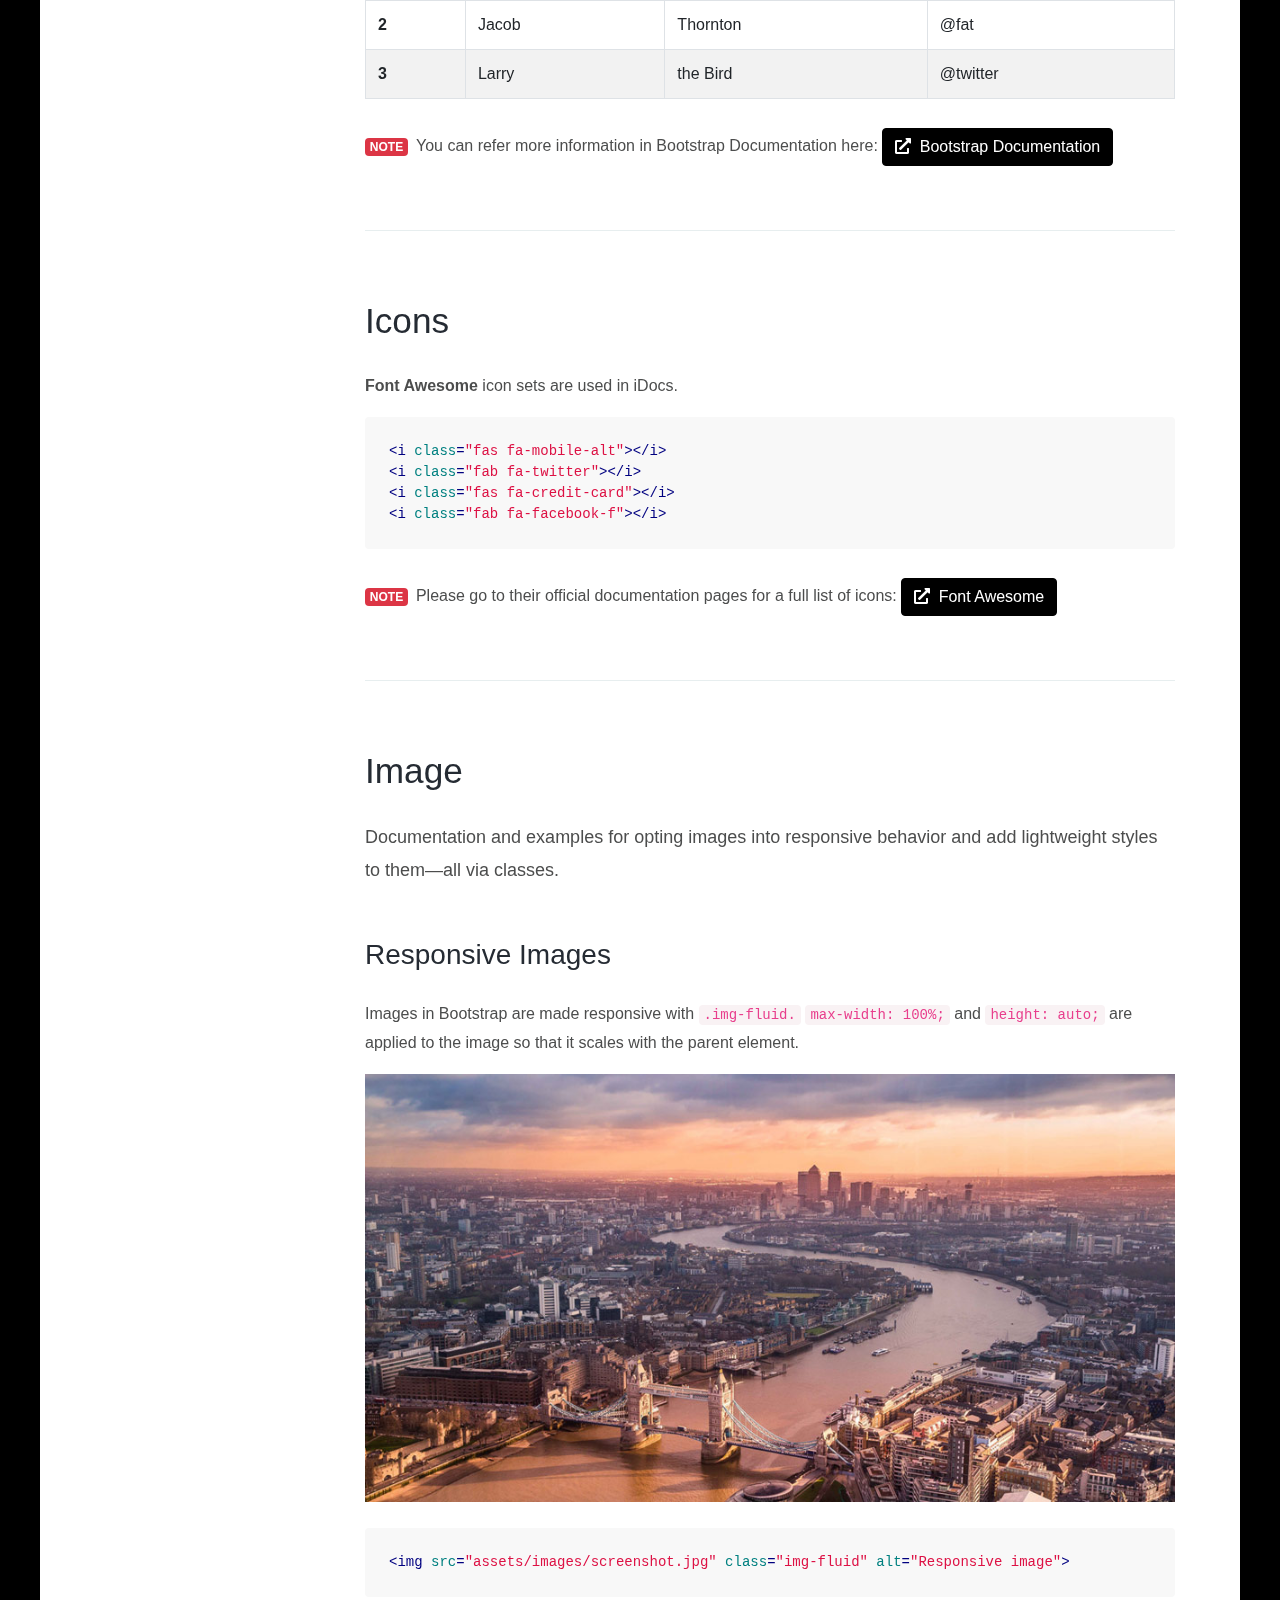
==== commit d6ee5a00: "added web3 & foundation section" ====
--- a/main/index.html
+++ b/main/index.html
@@ -135,97 +135,26 @@
 		============================ -->
                     <section id="#access_web3economy">
                         <h2>WEB3 ECONOMY</h2>
-                        <p class="lead">Follow the steps below to setup your site template:</p>
-                        <ol>
-                            <li>Unzip the downloaded package and open the <strong>/HTML</strong> folder to find all the template files. You will need to upload these files to your hosting web server using FTP or localhost in order to use it on your website.</li>
-                            <li>Below is the folder structure and needs to be uploaded to your website or localhost root directory:
-                                <ul>
-                                    <li><code>HTML/assets</code> - Contains all of the assets referenced
-                                        <ul>
-                                            <li><code>HTML/css</code> - Stylesheet files</li>
-                                            <li><code>HTML/images</code> - Images files</li>
-                                            <li><code>HTML/js</code> - Javacript files</li>
-                                            <li><code>HTML/sass</code> - Sass files</li>
-                                            <li><code>HTML/vendor</code> – All external libs.</li>
-                                        </ul>
-                                    </li>
-                                    <li><code>HTML/index.html</code> - Homepage
-                                </ul>
-                                </li>
-                                <li>You should upload all or specific HTML files as per your need.</li>
-                                <li>You are good to go for adding your content now!</li>
-                        </ol>
+                        <!-- <p class="lead"></p>  keep empty for later use ... -->
+                        <p>Web3 is one vision for the next evolution of the internet, allowing people to not only to read and write content, but also own things in the digital world — their own piece of the web.</p>
+                        <p>It puts the emphasis on individual property rights and entrepreneurship — and thats what we want to achieve trough a token which is completely managed by its community.</p>
                     </section>
 
                     <hr class="divider">
 
                     <!-- HTML Structure
 		============================ -->
-                    <section id="idocs_html_structure">
-                        <h2>HTML Structure</h2>
-                        <p>iDocs follows a simple and easy to customize coding structure. Here is the sample for your reference:<br> The template is based on <a class="ml-1" target="_blank" href="https://getbootstrap.com/"><i class="fas fa-external-link-alt"></i> Bootstrap Framework</a></p>
-                        <pre><code class="html">&lt;!DOCTYPE html&gt;
-&lt;html lang=&quot;en&quot;&gt;
-&lt;head&gt;
-
-&lt;!-- Your Title, Description, Stylesheets
-============================================= --&gt;
-
-&lt;/head&gt;
-
-&lt;body data-spy=&quot;scroll&quot; data-target=&quot;.idocs-navigation&quot; data-offset=&quot;125&quot;&gt;
-
-&lt;!-- Document Wrapper   
-=============================== --&gt;
-&lt;div id=&quot;main-wrapper&quot;&gt; 
-  
-  &lt;!-- Header
-  ============================ --&gt;
-  &lt;header id=&quot;header&quot; class=&quot;sticky-top&quot;&gt;
-   ......
-  &lt;/header&gt;
-  &lt;!-- Header End --&gt; 
-  
-  &lt;!-- Content
-  ============================ --&gt;
-  &lt;div id=&quot;content&quot; role=&quot;main&quot;&gt; 
-    
-    &lt;!-- Sidebar Navigation
-    ============================ --&gt;
-    &lt;div class=&quot;idocs-navigation bg-light&quot;&gt;
-     .....
-    &lt;/div&gt;
-    
-    &lt;!-- Docs Content
-    ============================ --&gt;
-    &lt;div class=&quot;idocs-content&quot;&gt;
-      &lt;div class=&quot;container&quot;&gt;
-        .......
-      &lt;/div&gt;
-    &lt;/div&gt;
-  &lt;/div&gt;
-  &lt;!-- Content end --&gt; 
-  
-  &lt;!-- Footer --&gt;
-  &lt;footer id=&quot;footer&quot; class=&quot;section bg-dark footer-text-light&quot;&gt;
-    &lt;div class=&quot;container&quot;&gt; ...... &lt;/div&gt;
-  &lt;/footer&gt;
-  &lt;!-- Footer end --&gt; 
-  
-&lt;/div&gt;
-&lt;!-- Document Wrapper end --&gt; 
-
-&lt;!-- JavaScript --&gt;
-&lt;/body&gt;
-&lt;/html&gt;</code></pre>
-                        <p class="alert alert-info">If you need more information, please visit bootstrap site: <a target="_blank" href="https://getbootstrap.com/docs/4.4/layout/grid/">https://getbootstrap.com</a></p>
-                    </section>
-
+                    <section id="#access_foundation">
+                        <h2>FOUNDATION</h2>
+                        <p>The AccessToken Foundation is the synonym of AccessToken.<br>The Foundation clears the way for the community led governance and contrives to more decentralization as time comes.</p>
+                        <p>The Goal of our foundation is to achieve a currency which correalates to roles to interact with our content and contracts.</p>
+
+                    </section>
                     <hr class="divider">
 
                     <!-- Sass
 		============================ -->
-                    <section id="idocs_sass">
+                    <section id="#access_accesstoken">
                         <h2>Sass</h2>
                         <p>We have added SASS <code>.scss</code> files in template. If you know how to use SASS you can change sass files and compile the css as well. You can find sass file here - <code>HTML/assets/sass</code></p>
                         <p>Open the <code>sass/_variables.scss</code> and Edit the values according to your needs. If you need more Advanced Setup then you can Edit the Respective Files yourself which have been branched inside the same Folder. It is completely
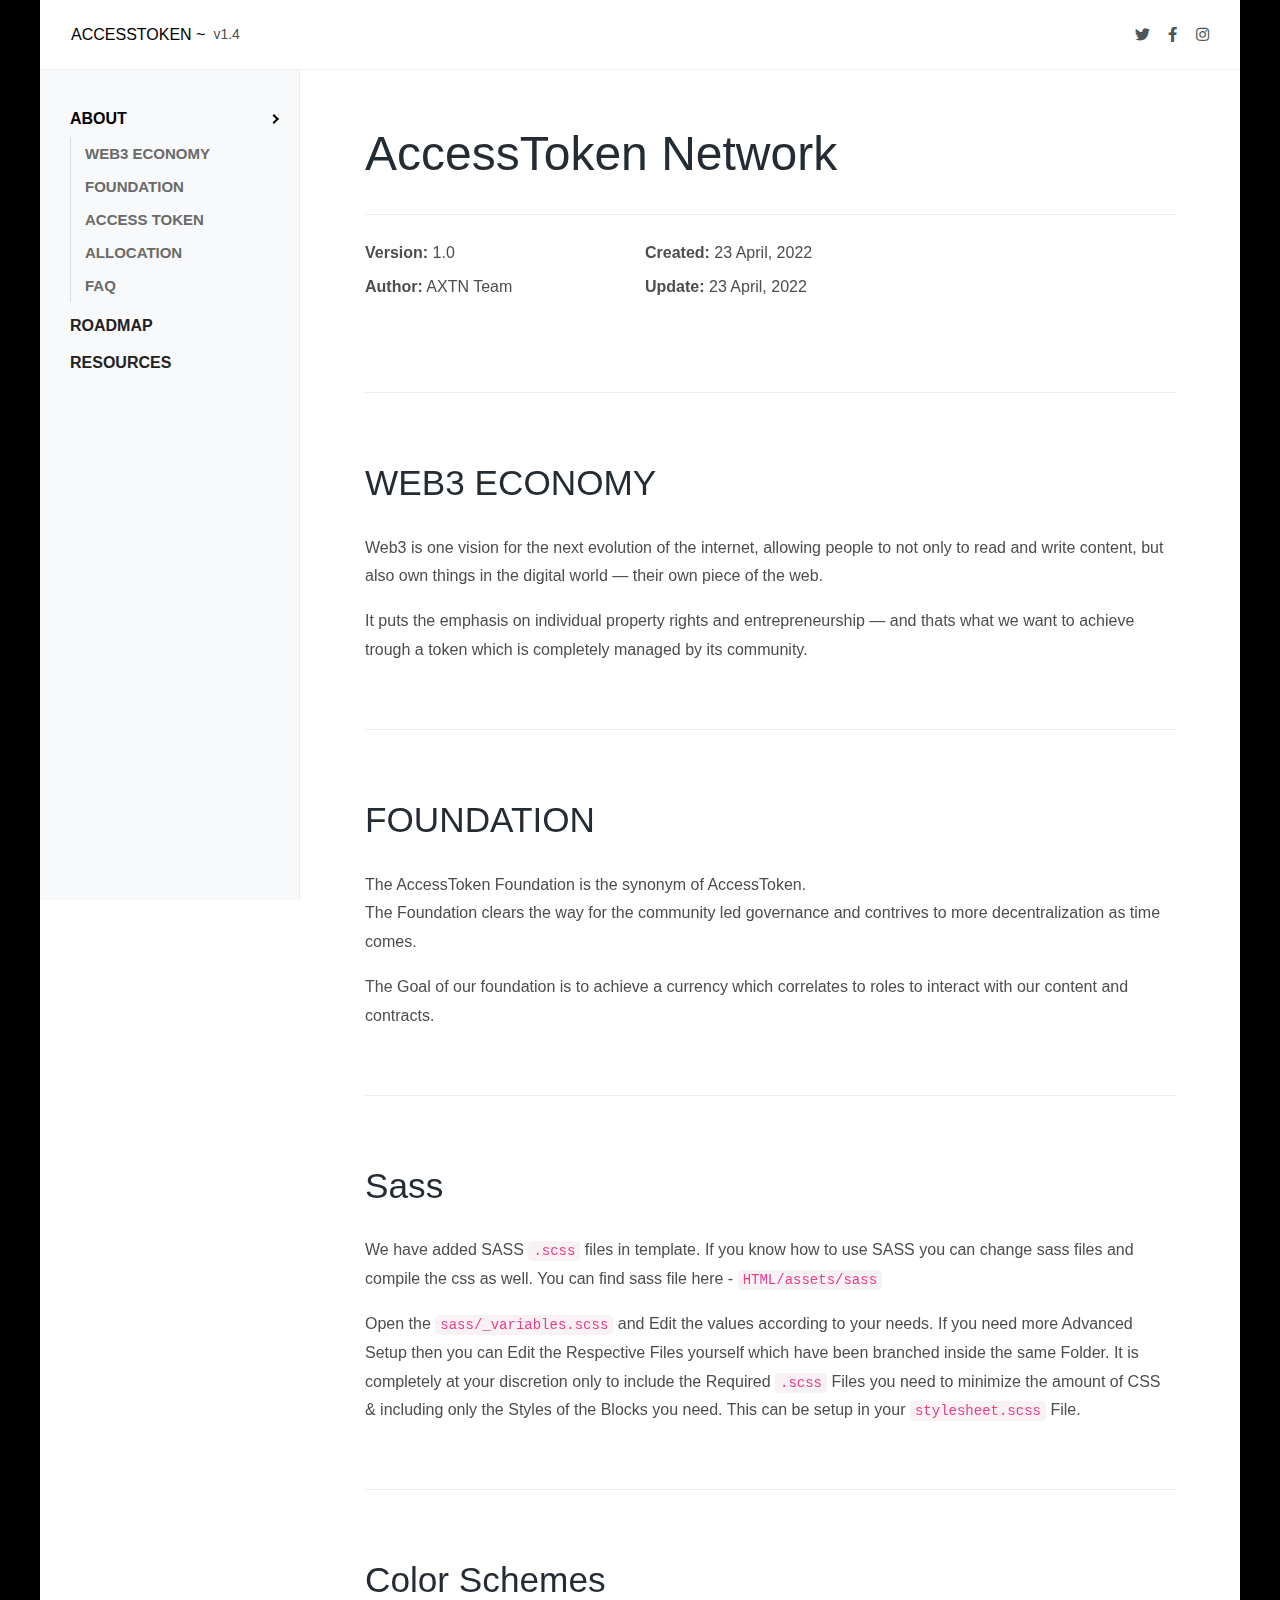
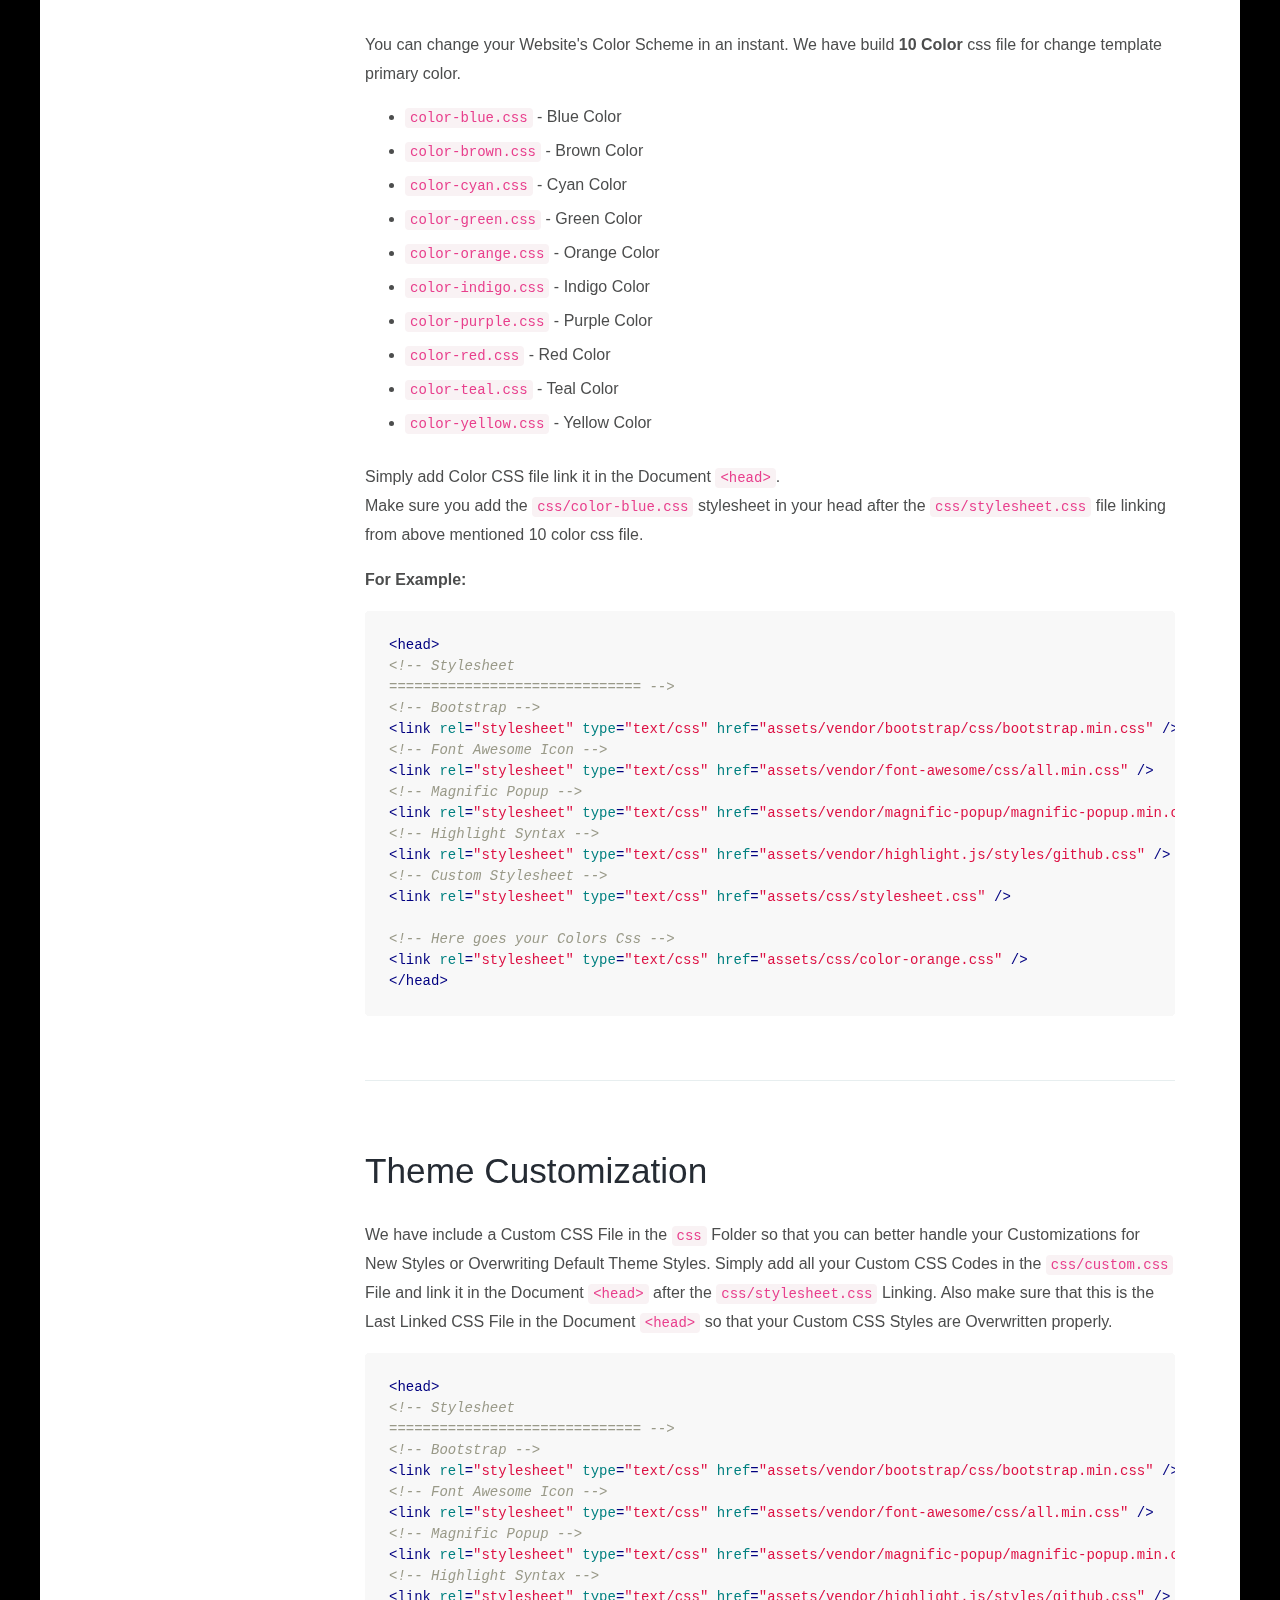
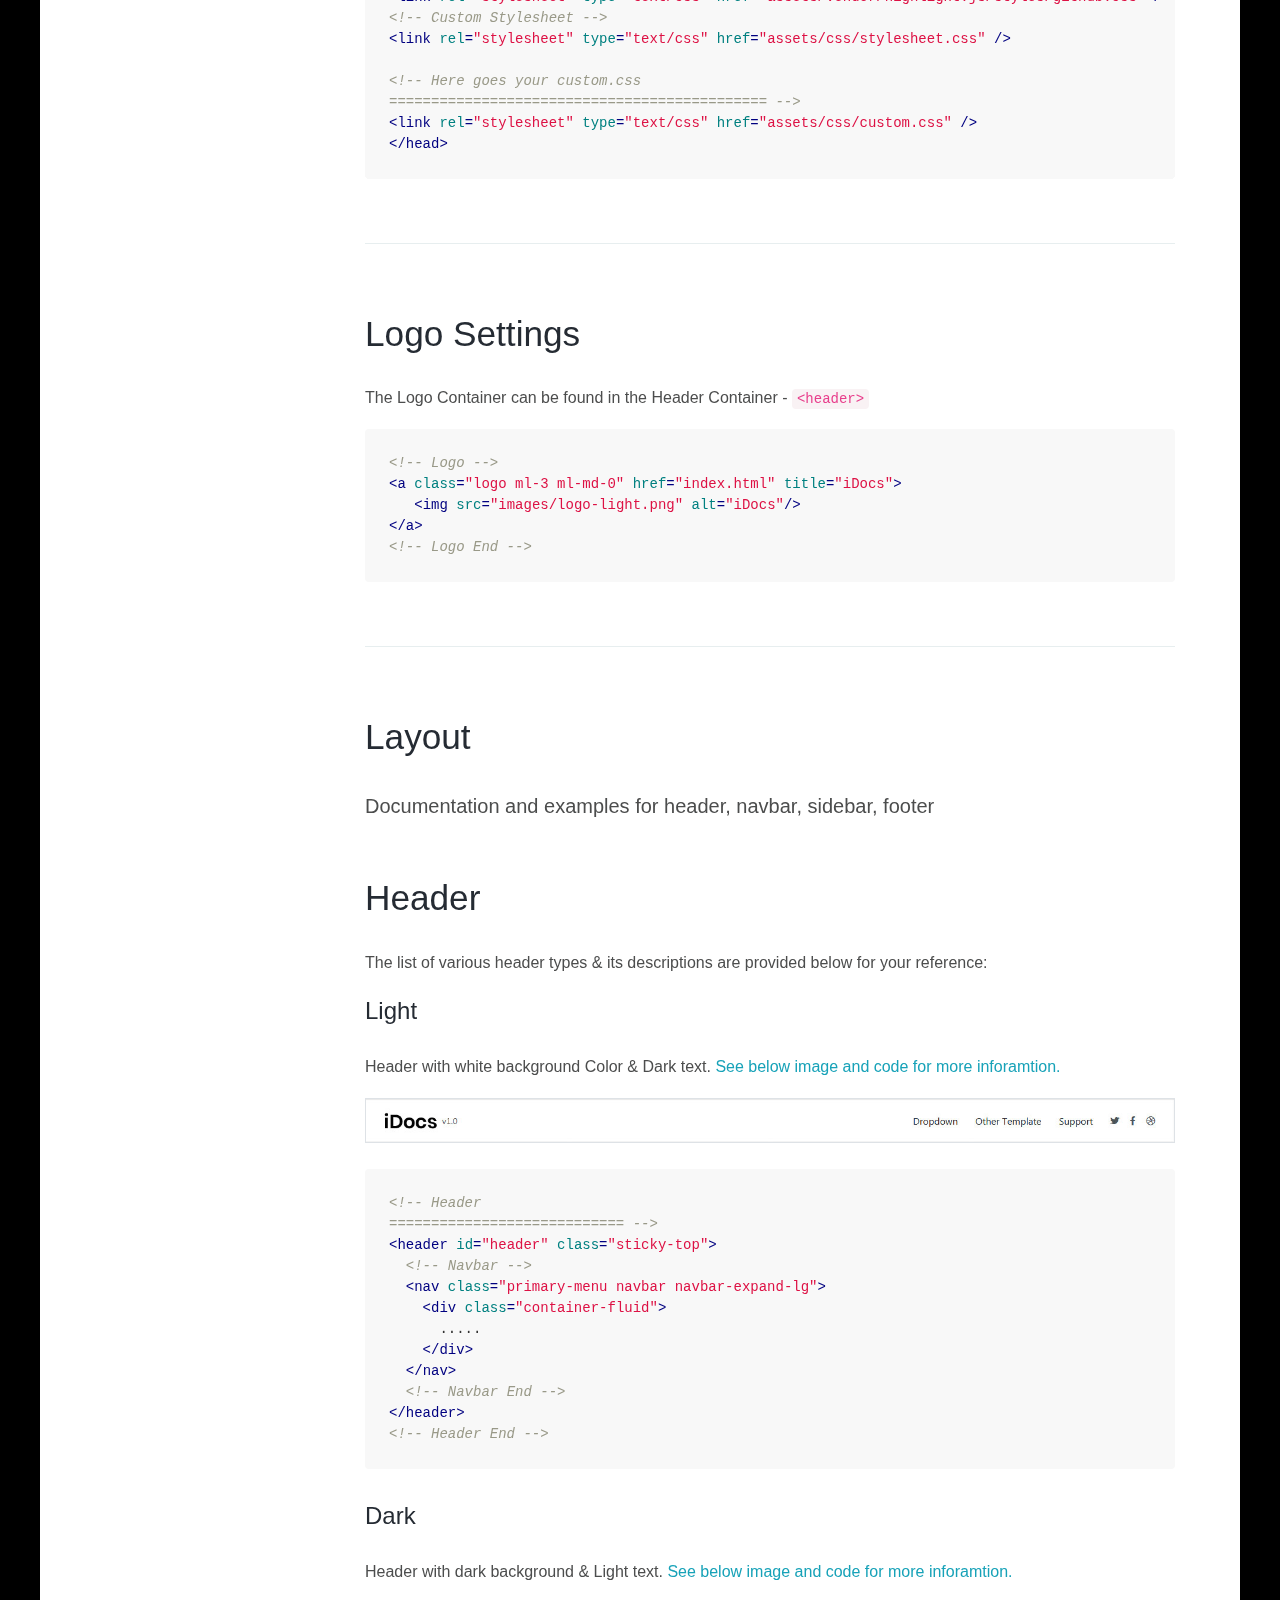
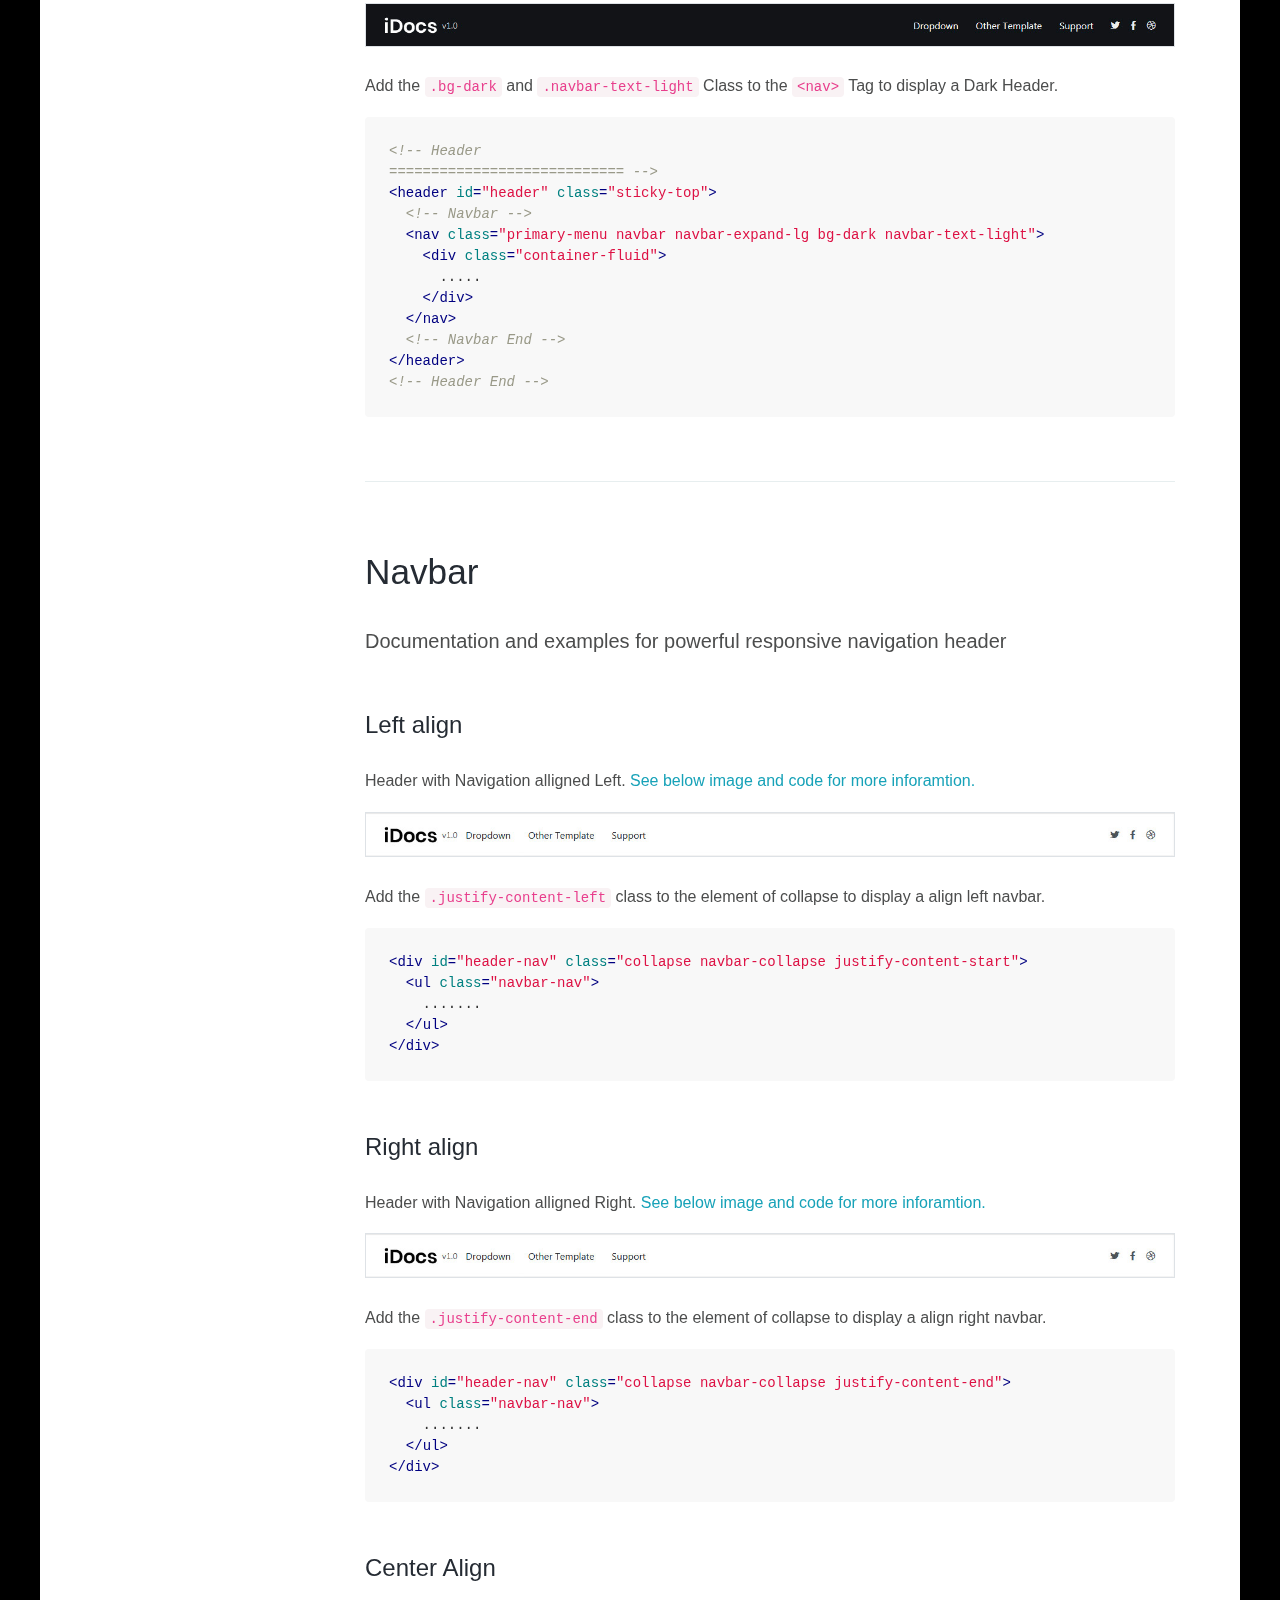
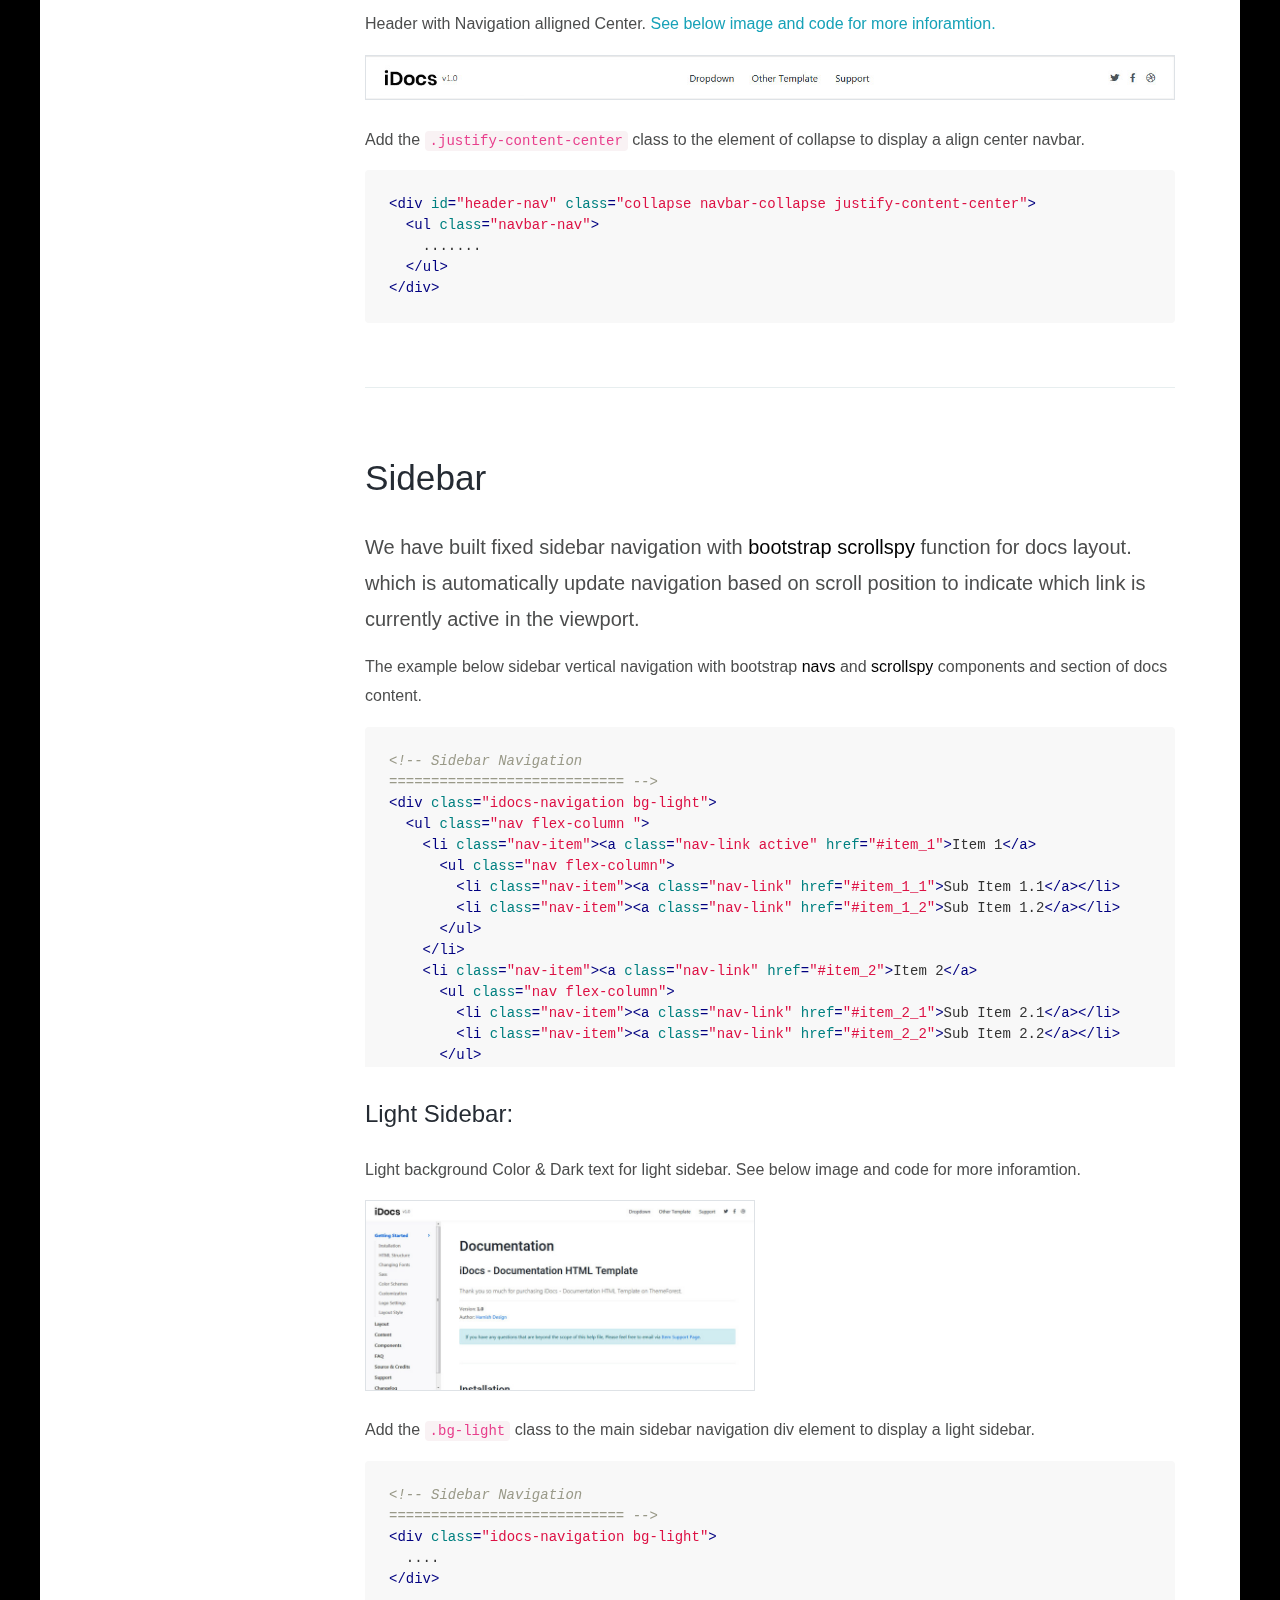
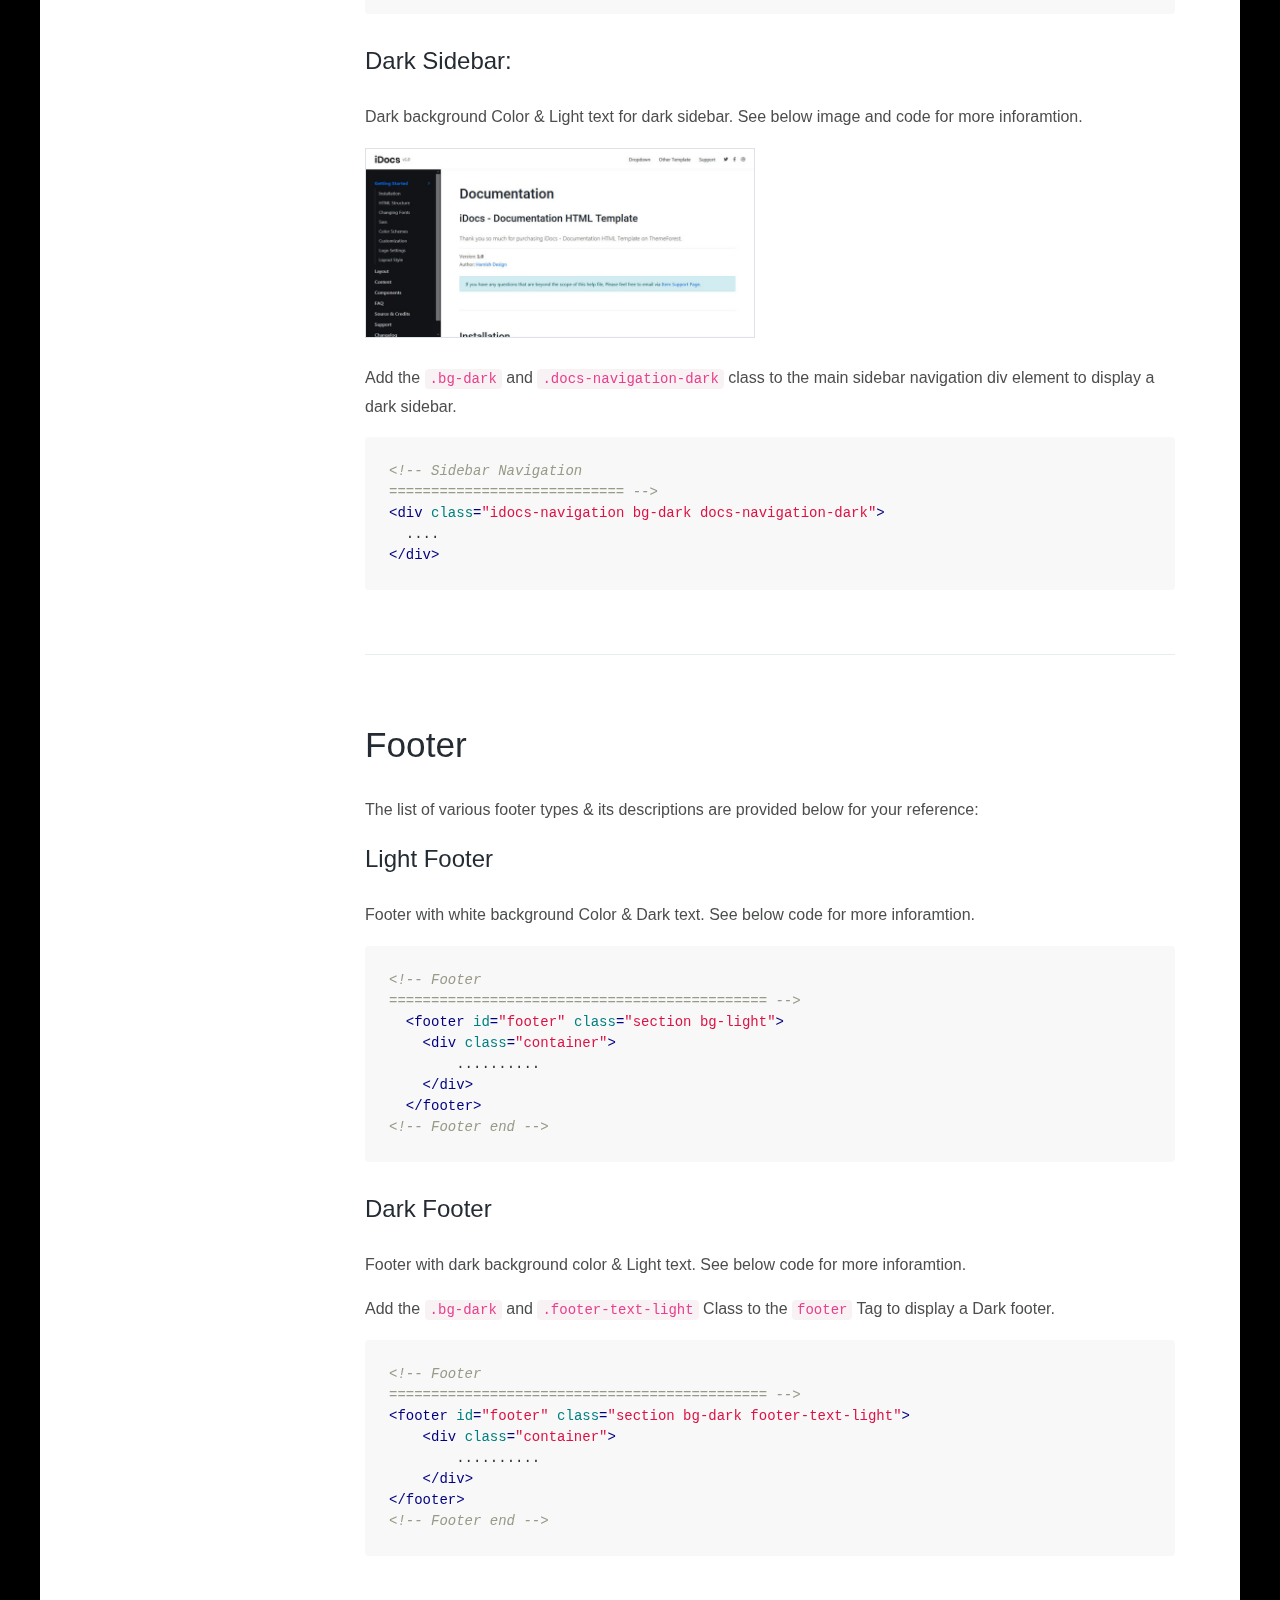
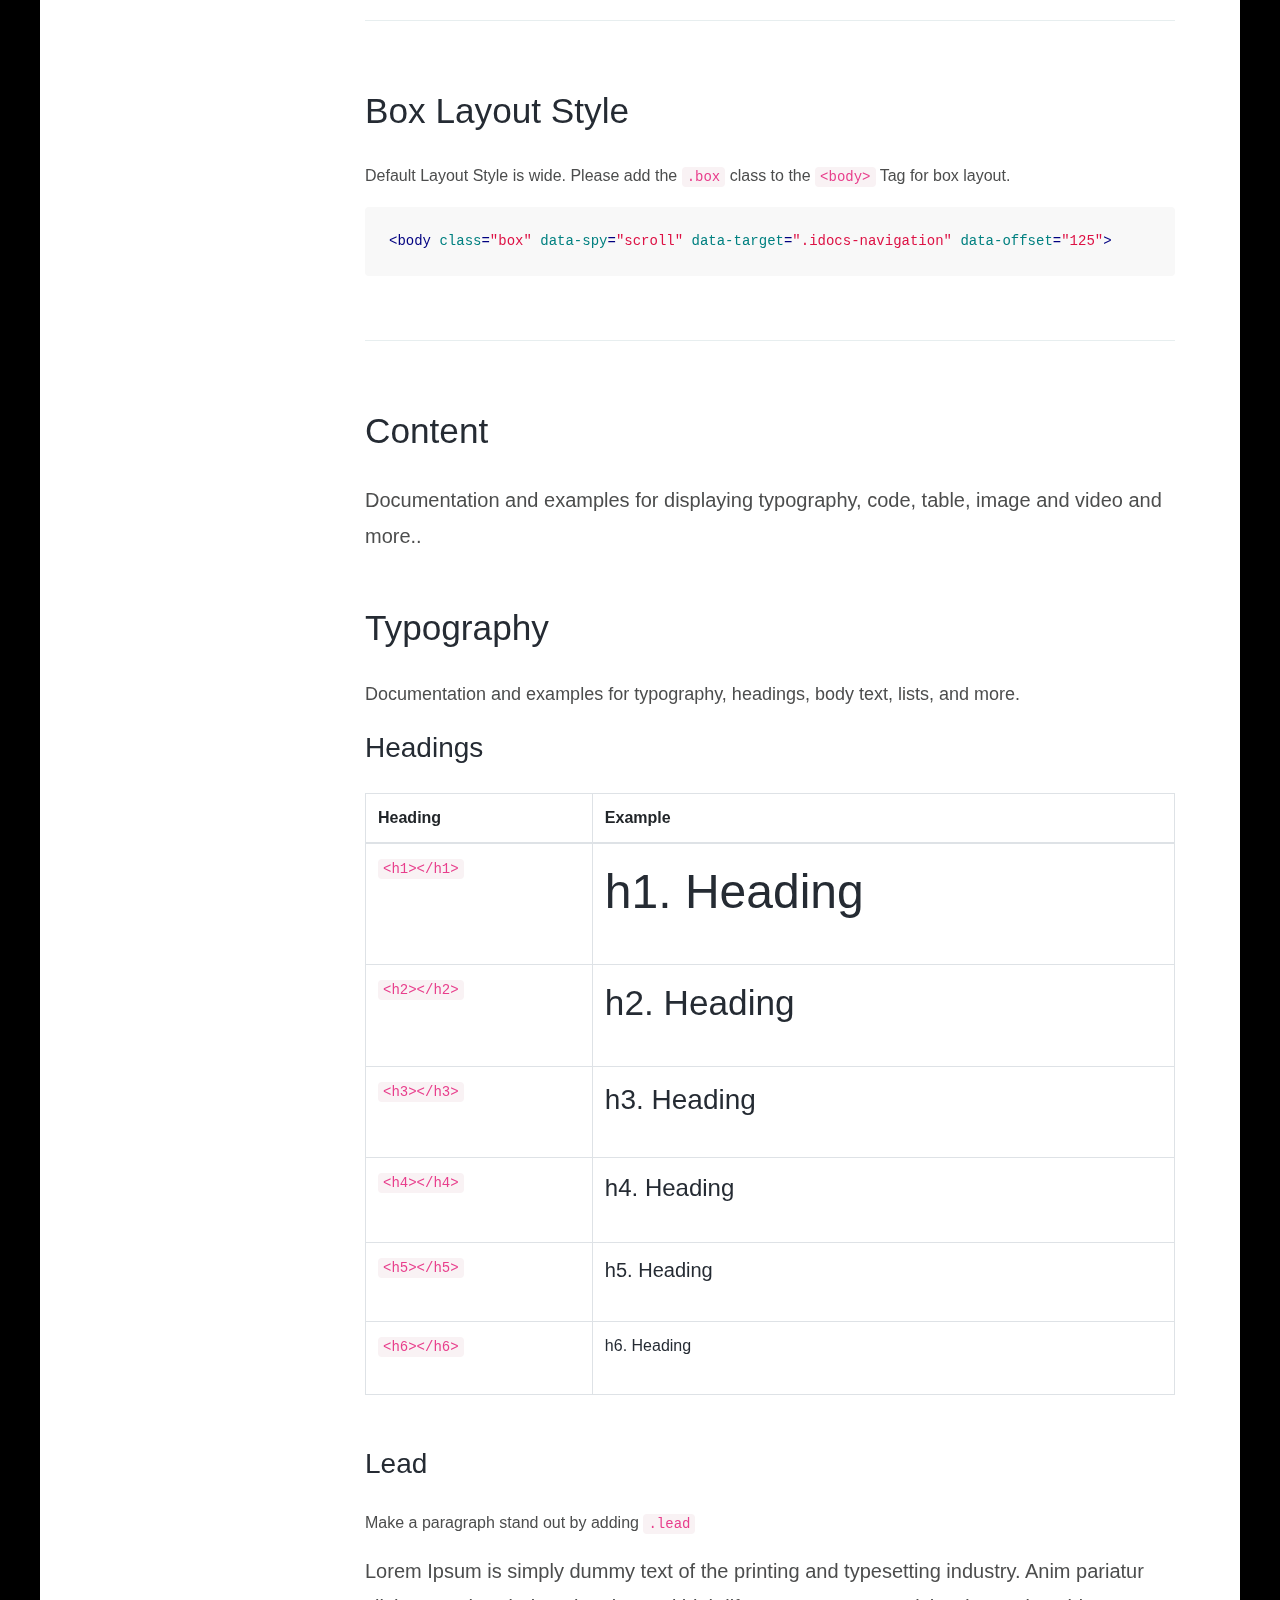
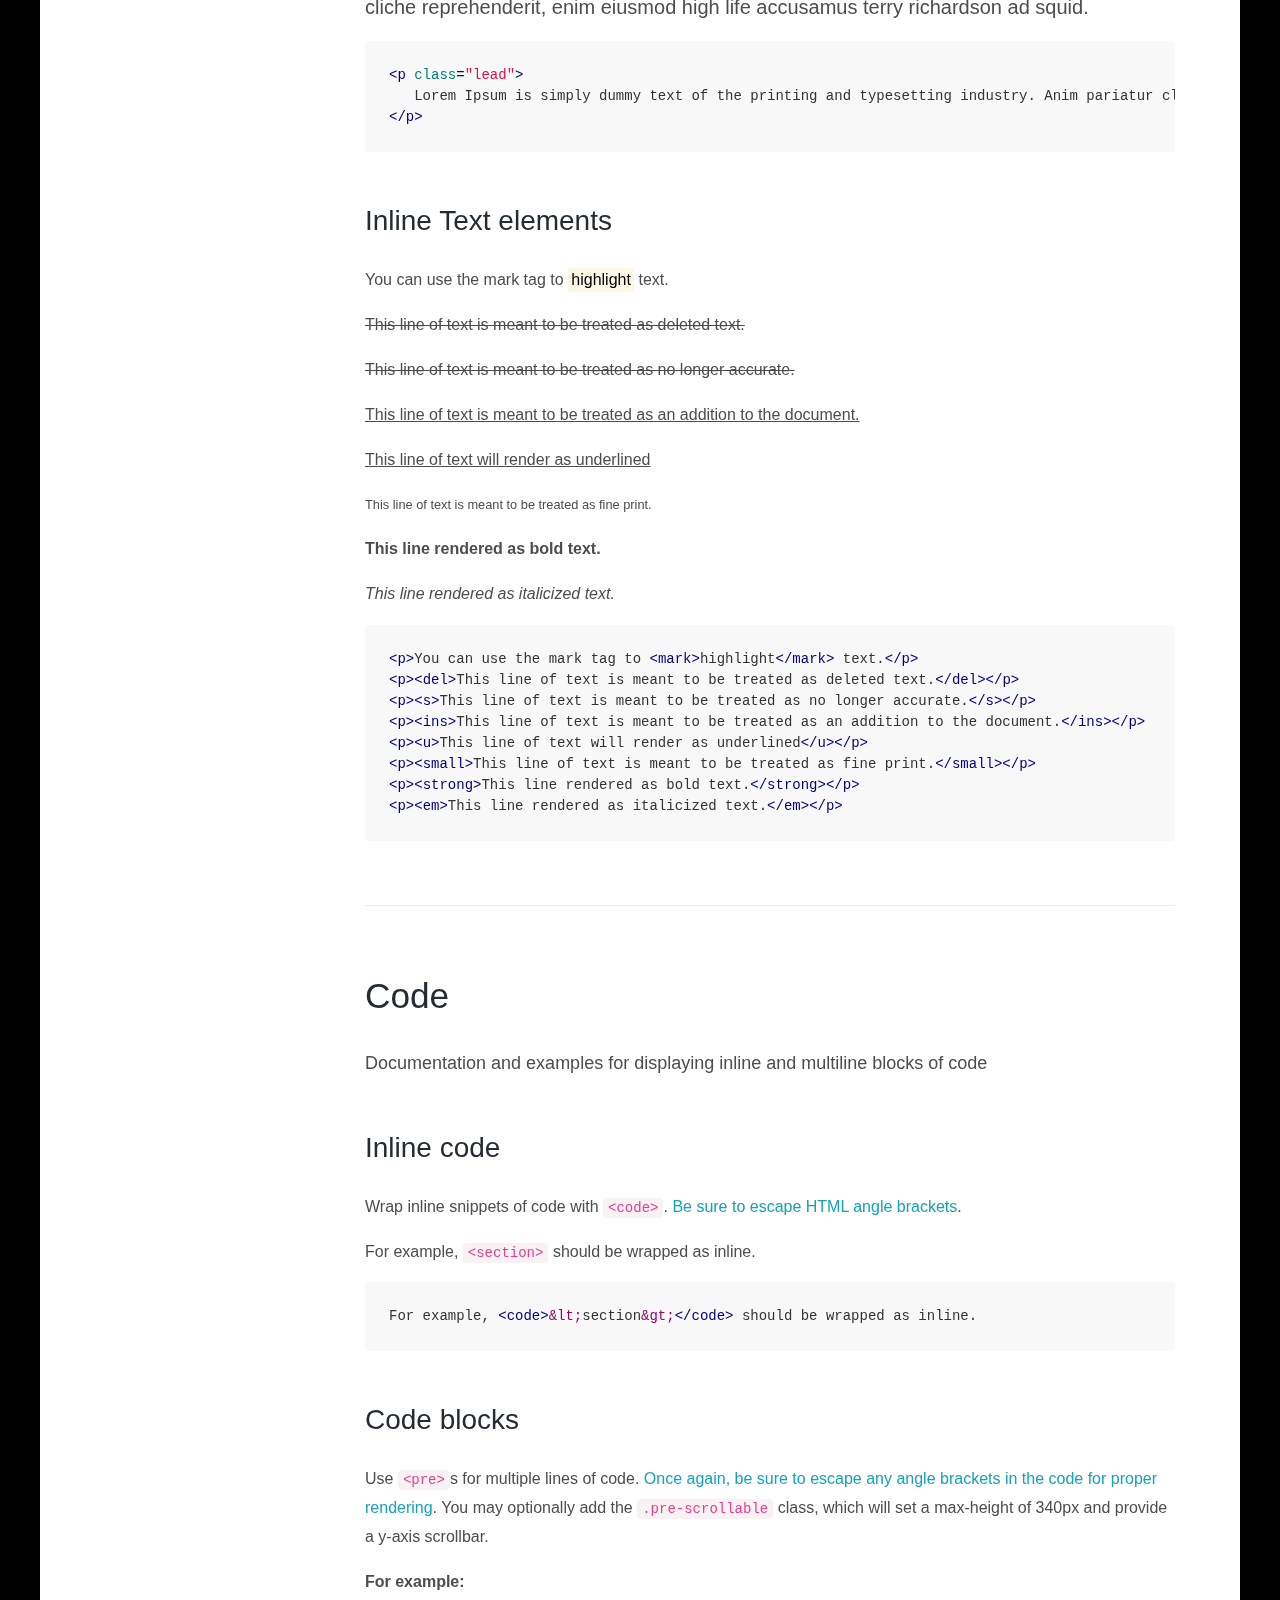
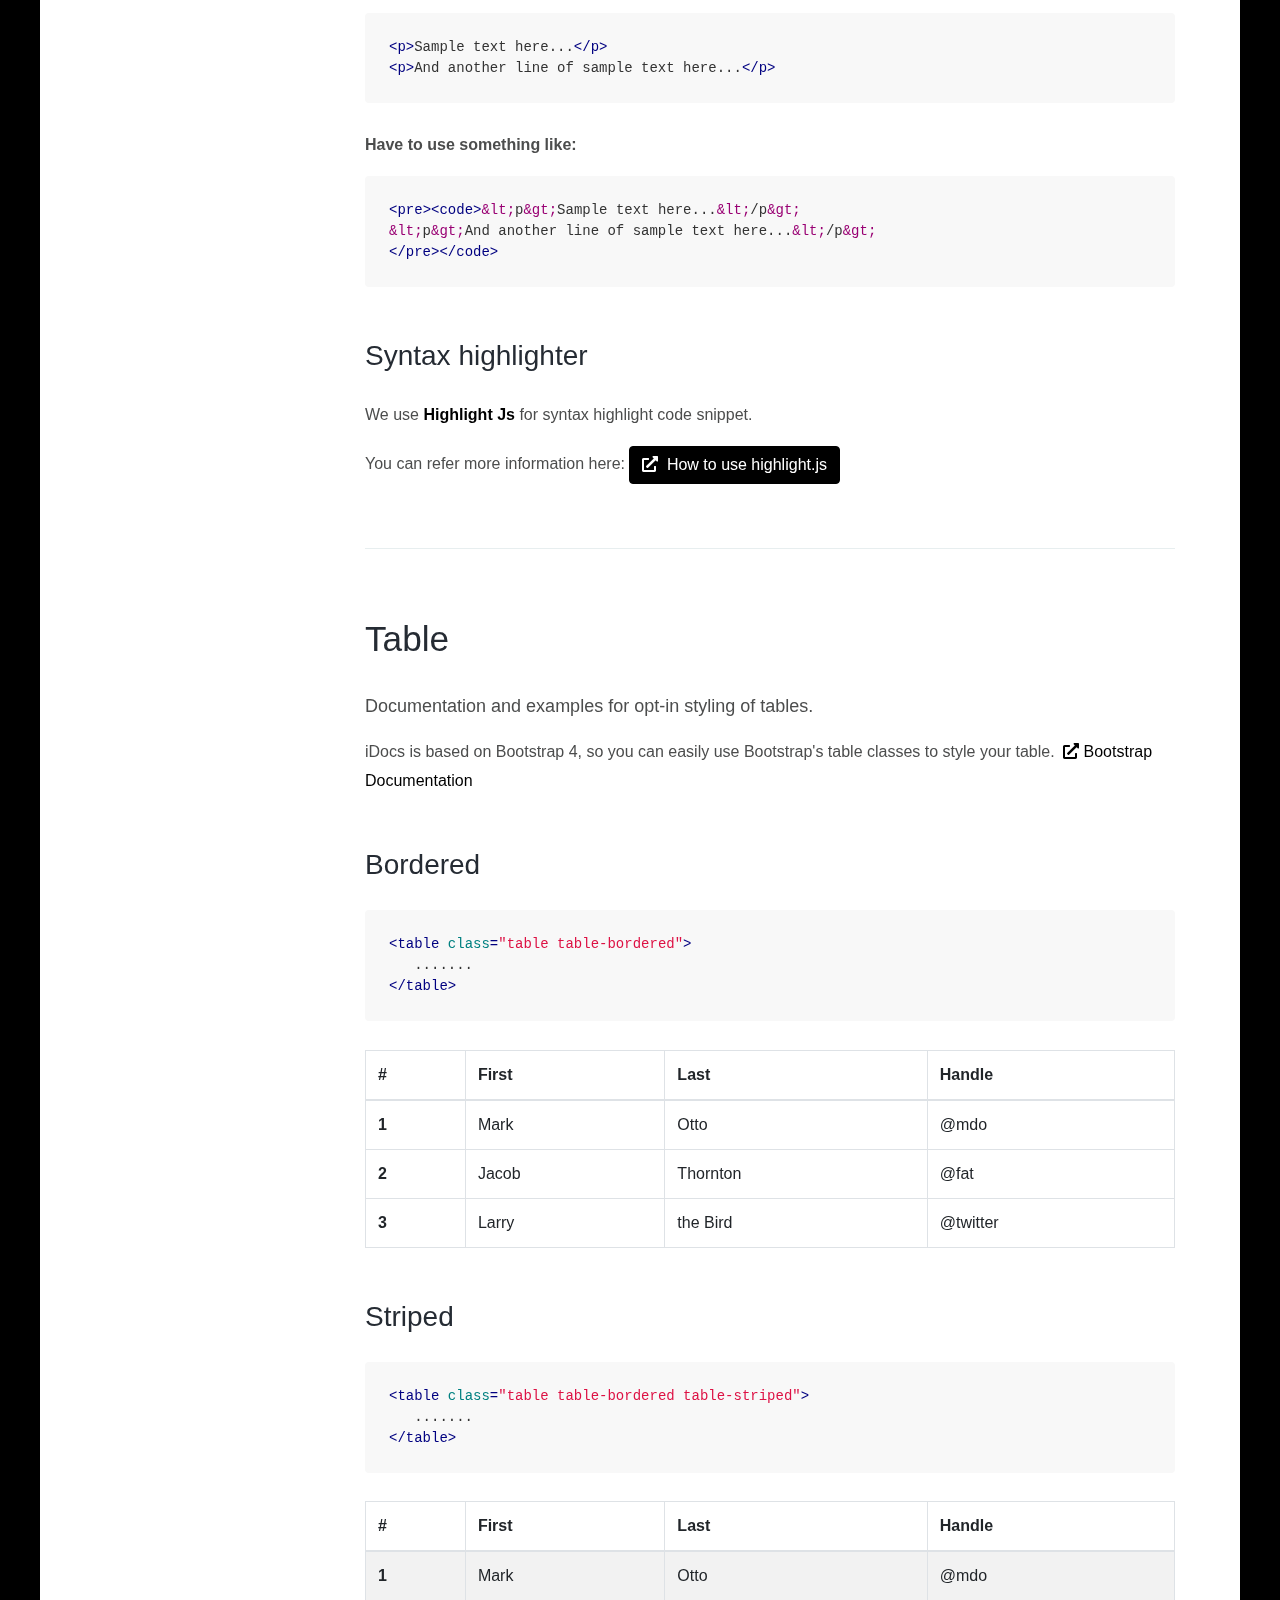
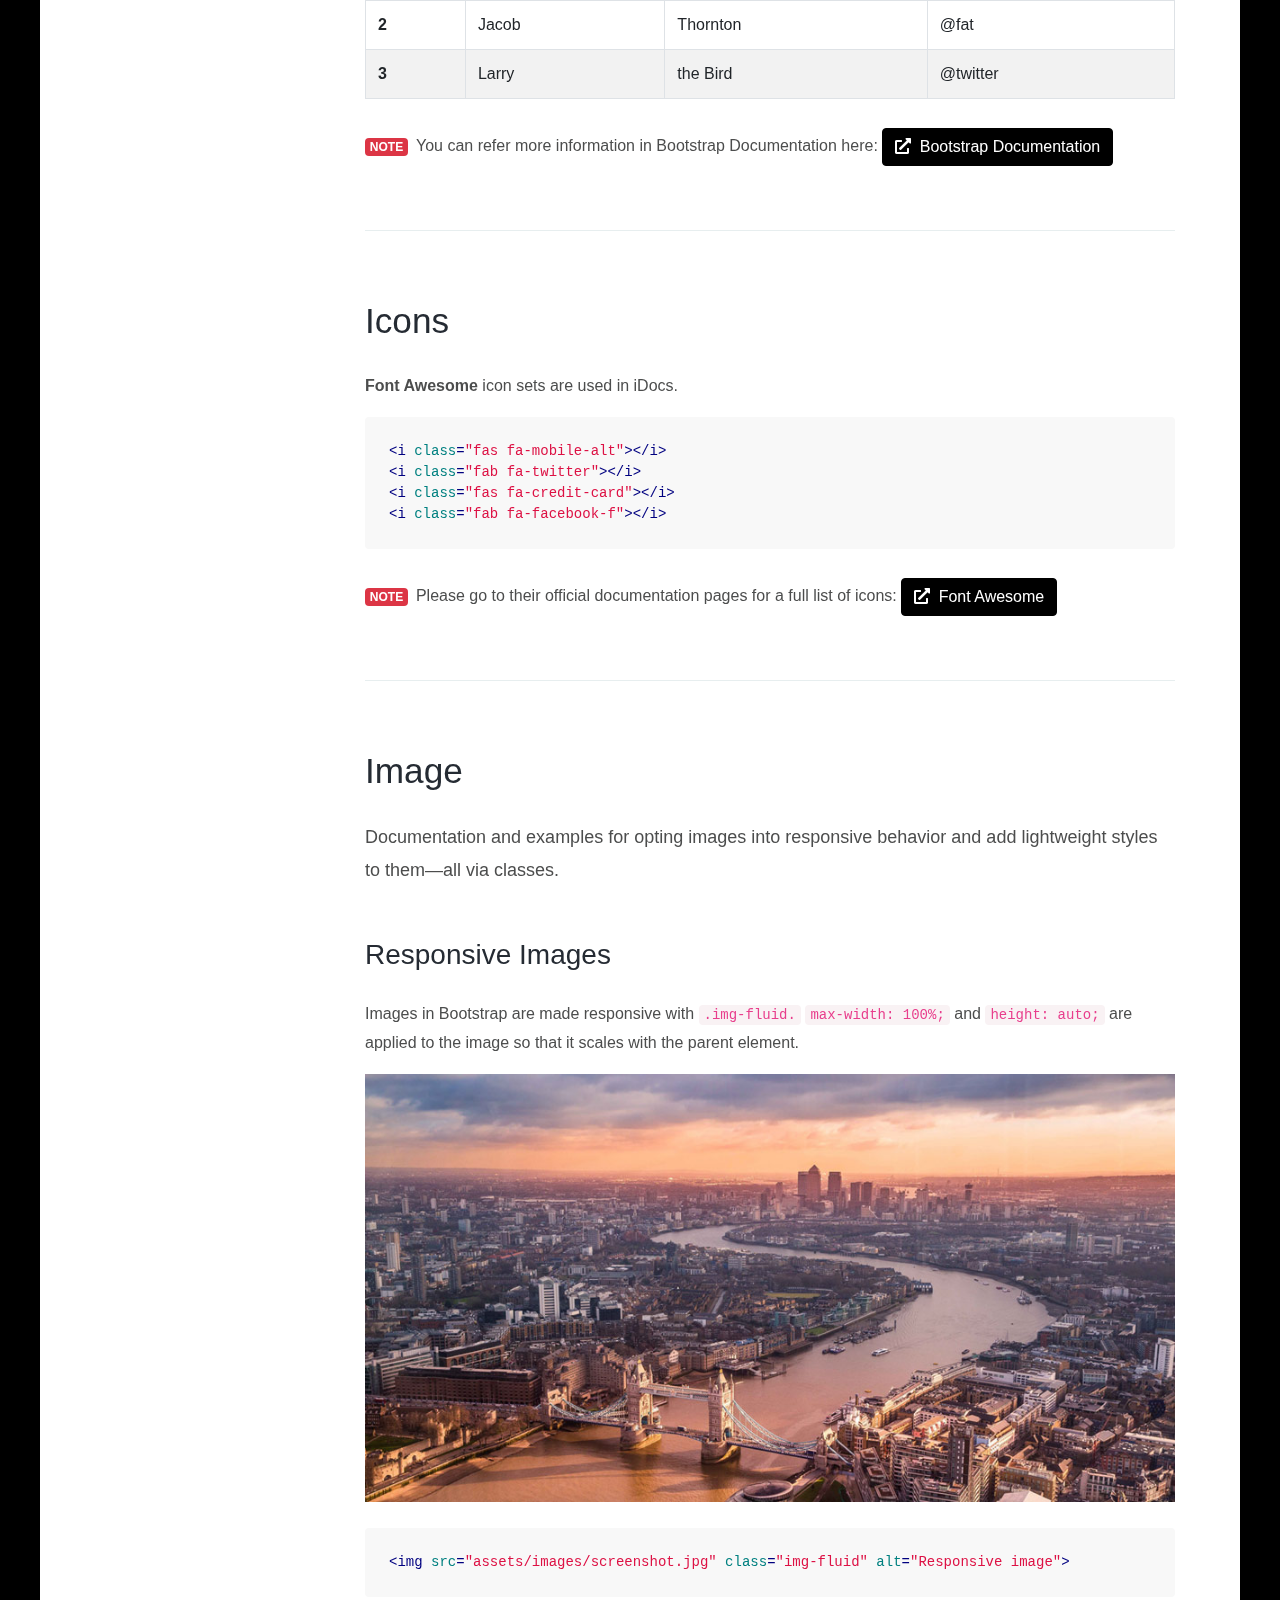
==== commit c88a0349: "fix typo" ====
--- a/main/index.html
+++ b/main/index.html
@@ -147,7 +147,7 @@
                     <section id="#access_foundation">
                         <h2>FOUNDATION</h2>
                         <p>The AccessToken Foundation is the synonym of AccessToken.<br>The Foundation clears the way for the community led governance and contrives to more decentralization as time comes.</p>
-                        <p>The Goal of our foundation is to achieve a currency which correalates to roles to interact with our content and contracts.</p>
+                        <p>The Goal of our foundation is to achieve a currency which correlates to roles to interact with our content and contracts.</p>
 
                     </section>
                     <hr class="divider">
